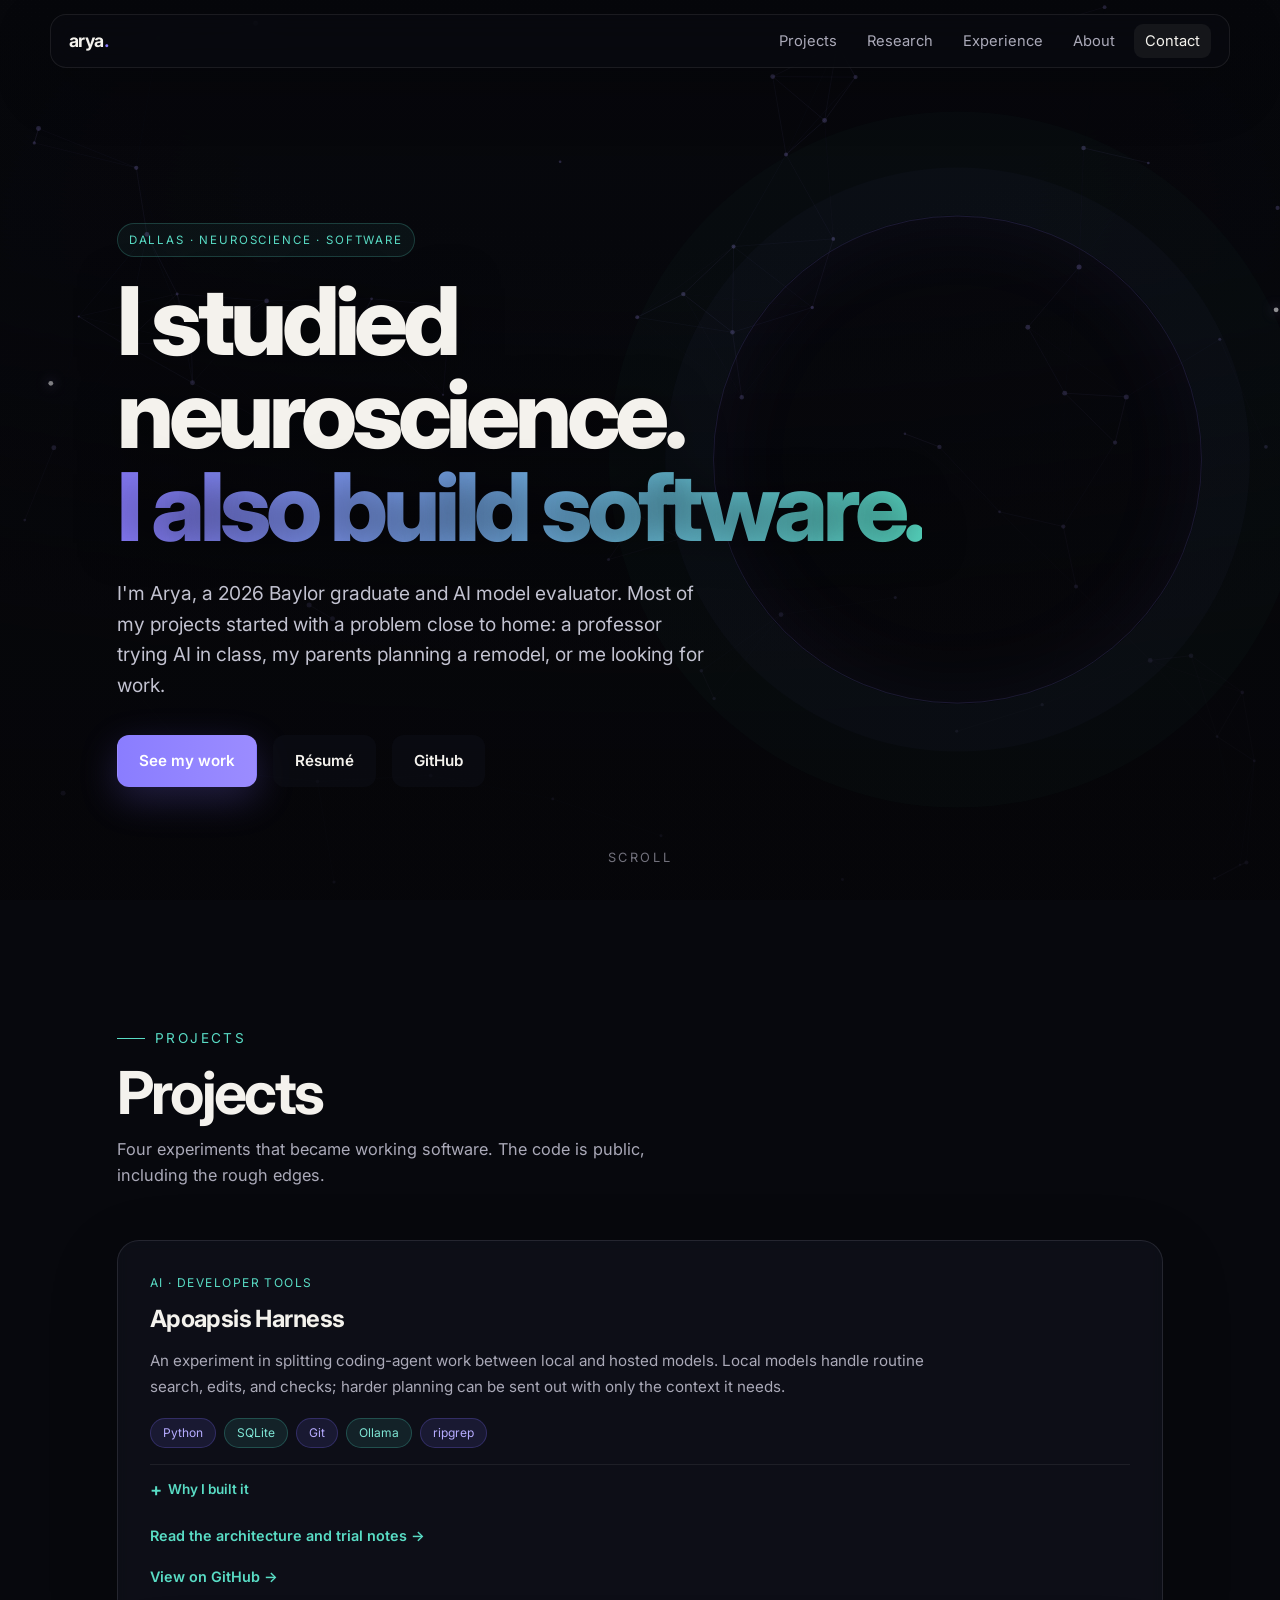
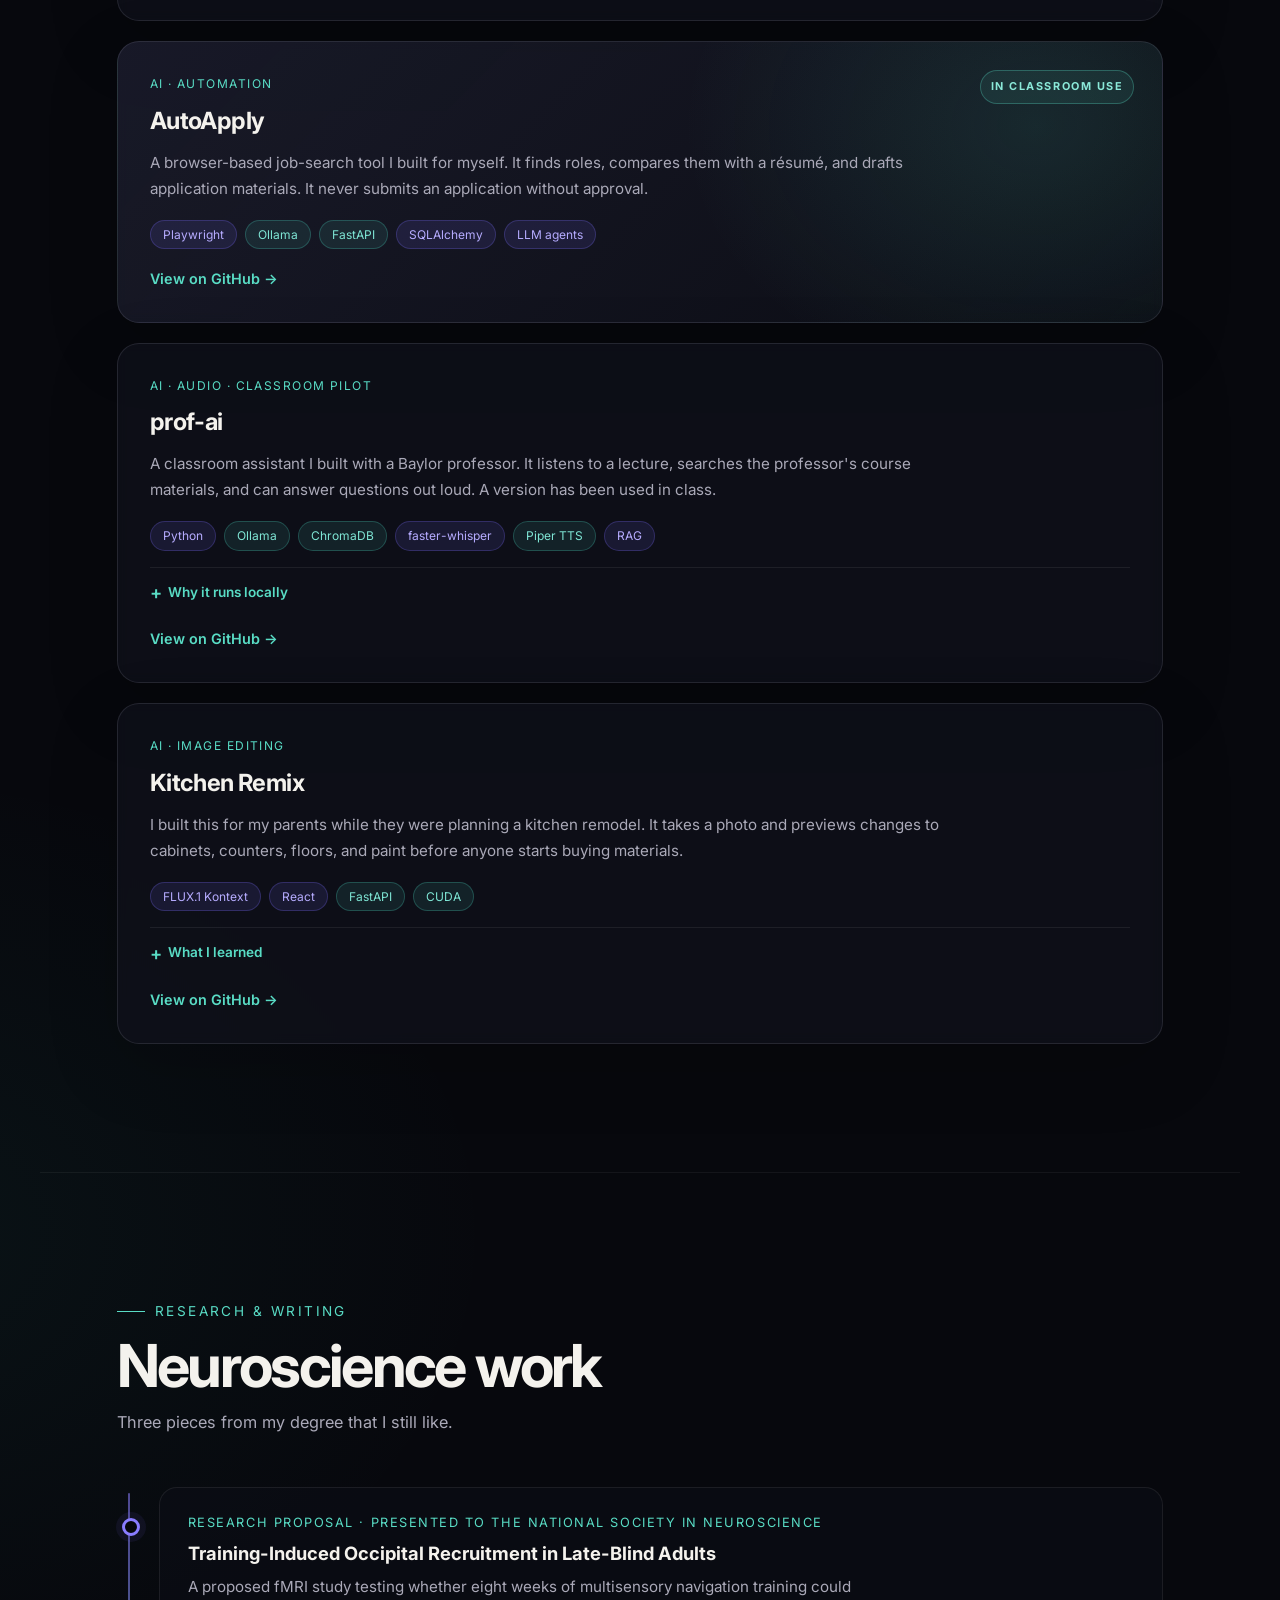
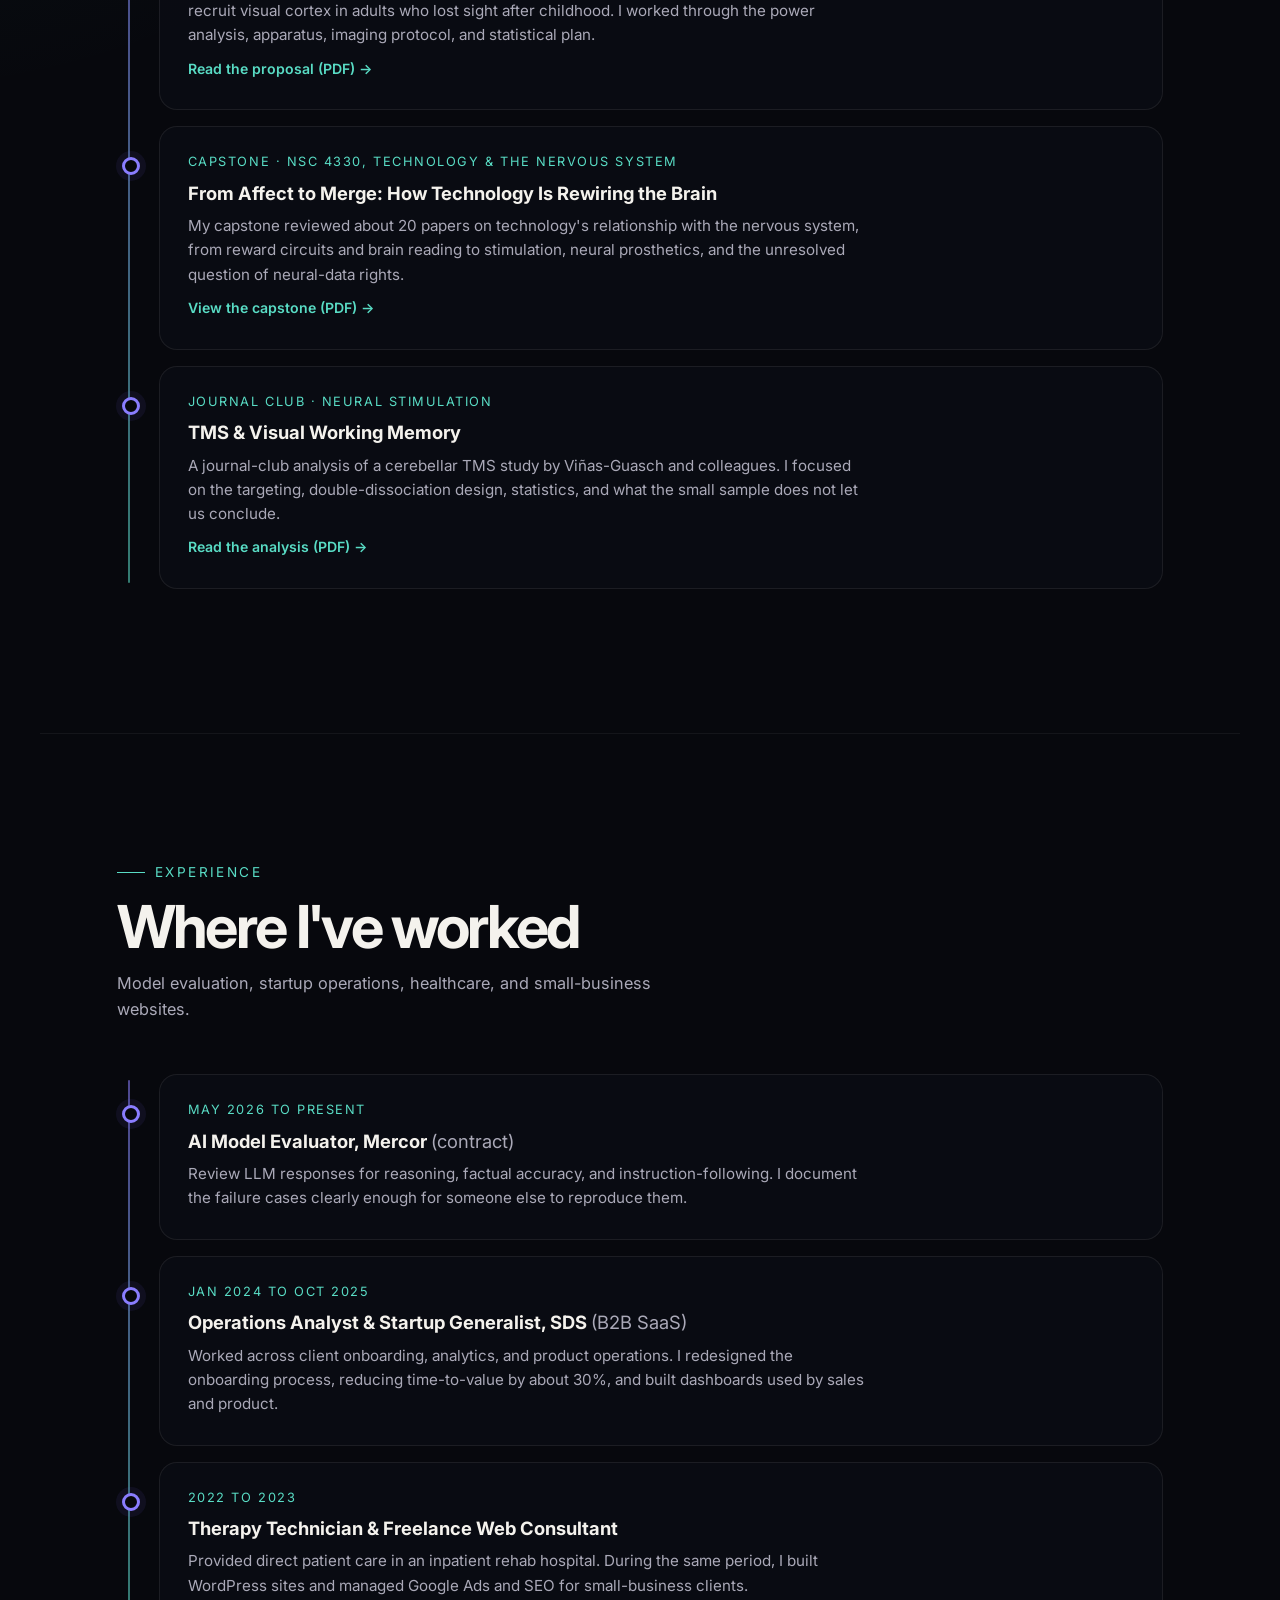
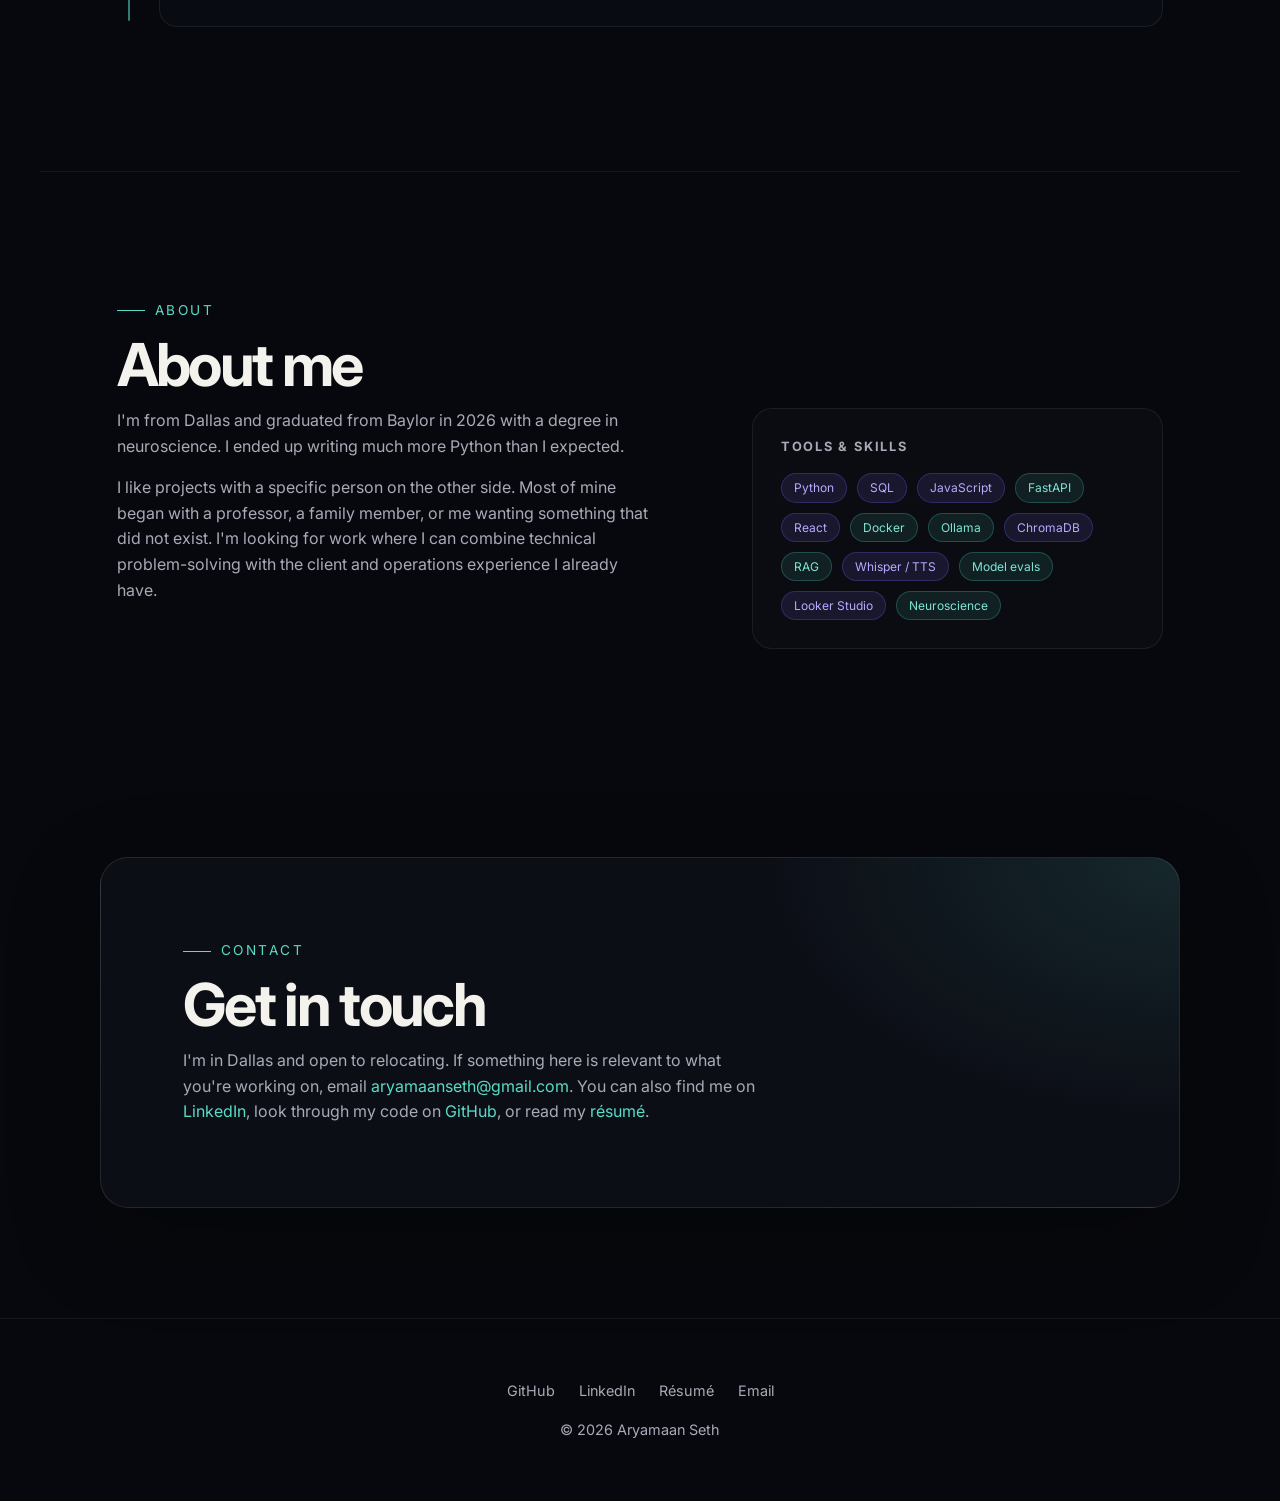
==== index.html @ 9be01f59 "Publish Apoapsis architecture trial notes" ====
<!DOCTYPE html>
<html lang="en">
<head>
<meta charset="UTF-8">
<meta name="viewport" content="width=device-width, initial-scale=1.0">
<title>Aryamaan Seth | Projects, research, and experience</title>
<meta name="description" content="I'm Aryamaan Seth, a Baylor neuroscience graduate in Dallas. I evaluate AI models, build software, and write about neuroscience.">
<meta name="author" content="Aryamaan Seth">
<meta name="theme-color" content="#06060b">
<link rel="canonical" href="https://adrianseth1.github.io/">

<!-- Favicons -->
<link rel="icon" href="favicon.svg" type="image/svg+xml">
<link rel="icon" href="favicon-32.png" sizes="32x32" type="image/png">
<link rel="apple-touch-icon" href="apple-touch-icon.png">

<!-- Social preview (Open Graph + Twitter) -->
<meta property="og:type" content="website">
<meta property="og:url" content="https://adrianseth1.github.io/">
<meta property="og:title" content="Aryamaan Seth | Projects, research, and experience">
<meta property="og:description" content="A Baylor neuroscience graduate who evaluates AI models and builds software in Dallas.">
<meta property="og:image" content="https://adrianseth1.github.io/og-image-v2.png">
<meta property="og:image:width" content="1200">
<meta property="og:image:height" content="630">
<meta name="twitter:card" content="summary_large_image">
<meta name="twitter:title" content="Aryamaan Seth | Projects, research, and experience">
<meta name="twitter:description" content="A Baylor neuroscience graduate who evaluates AI models and builds software in Dallas.">
<meta name="twitter:image" content="https://adrianseth1.github.io/og-image-v2.png">

<!-- Inter font -->
<link rel="preconnect" href="https://fonts.googleapis.com">
<link rel="preconnect" href="https://fonts.gstatic.com" crossorigin>
<link href="https://fonts.googleapis.com/css2?family=Inter:wght@400;500;600;700;800&amp;display=swap" rel="stylesheet">
<style>
  :root {
    --bg: #060609;
    --card: rgba(255,255,255,0.035);
    --card-border: rgba(255,255,255,0.09);
    --text: #edeef4;
    --muted: #9a9aad;
    --accent: #7c6cff;
    --accent-2: #4dd6c1;
    --radius: 16px;
    --font: "Inter", system-ui, -apple-system, "Segoe UI", sans-serif;
  }
  * { margin: 0; padding: 0; box-sizing: border-box; }
  html { scroll-behavior: smooth; }
  body { background: var(--bg); color: var(--text); font-family: var(--font); line-height: 1.6; overflow-x: hidden; }
  ::selection { background: var(--accent); color: #fff; }
  :focus-visible { outline: 2px solid var(--accent-2); outline-offset: 3px; border-radius: 4px; }

  /* animated neuron canvas */
  #neural { position: fixed; inset: 0; z-index: 0; display: block; }
  .vignette {
    position: fixed; inset: 0; z-index: 1; pointer-events: none;
    background: radial-gradient(120% 90% at 50% -10%, transparent 40%, rgba(6,6,9,0.55) 100%),
                linear-gradient(180deg, rgba(6,6,9,0.35), rgba(6,6,9,0.15) 30%, rgba(6,6,9,0.6));
  }
  main, nav, footer { position: relative; z-index: 2; }

  nav { position: fixed; top: 0; left: 0; right: 0; z-index: 20; display: flex; justify-content: space-between; align-items: center; padding: 18px 6vw; backdrop-filter: blur(14px); background: rgba(6,6,9,0.5); border-bottom: 1px solid rgba(255,255,255,0.06); }
  nav .logo { font-weight: 700; letter-spacing: 0.04em; font-size: 1.05rem; }
  nav .logo span { color: var(--accent); }
  nav ul { display: flex; gap: 28px; list-style: none; }
  nav a { color: var(--muted); text-decoration: none; font-size: 0.92rem; transition: color 0.25s; }
  nav a:hover, nav a.active { color: var(--text); }
  nav a.active { position: relative; }
  nav a.active::after { content: ""; position: absolute; left: 0; right: 0; bottom: -6px; height: 2px; border-radius: 2px; background: linear-gradient(90deg, var(--accent), var(--accent-2)); }
  /* mobile menu toggle */
  .nav-toggle { display: none; background: none; border: 0; cursor: pointer; padding: 8px; width: 42px; height: 42px; }
  .nav-toggle span { display: block; width: 22px; height: 2px; background: var(--text); margin: 4px auto; border-radius: 2px; transition: transform 0.3s, opacity 0.3s; }
  nav.open .nav-toggle span:nth-child(1) { transform: translateY(6px) rotate(45deg); }
  nav.open .nav-toggle span:nth-child(2) { opacity: 0; }
  nav.open .nav-toggle span:nth-child(3) { transform: translateY(-6px) rotate(-45deg); }

  .hero { min-height: 100vh; display: flex; flex-direction: column; justify-content: center; padding: 0 6vw; }
  .hero .eyebrow { color: var(--accent-2); font-size: 0.95rem; letter-spacing: 0.18em; text-transform: uppercase; margin-bottom: 18px; opacity: 0; animation: rise 0.8s ease 0.1s forwards; }
  .hero h1 { font-size: clamp(2.6rem, 7vw, 5.4rem); line-height: 1.07; font-weight: 800; letter-spacing: -0.02em; max-width: 16ch; opacity: 0; animation: rise 0.8s ease 0.25s forwards; text-shadow: 0 2px 40px rgba(0,0,0,0.5); }
  .hero h1 .grad { background: linear-gradient(90deg, var(--accent), var(--accent-2)); -webkit-background-clip: text; background-clip: text; color: transparent; }
  .hero p { margin-top: 24px; max-width: 56ch; color: #c2c2d0; font-size: 1.12rem; opacity: 0; animation: rise 0.8s ease 0.4s forwards; }
  .hero .cta { margin-top: 40px; display: flex; gap: 16px; flex-wrap: wrap; opacity: 0; animation: rise 0.8s ease 0.55s forwards; }
  .btn { padding: 13px 26px; border-radius: 999px; font-size: 0.95rem; text-decoration: none; font-weight: 600; transition: transform 0.25s, box-shadow 0.25s; }
  .btn-primary { background: linear-gradient(90deg, var(--accent), #9b8cff); color: #fff; box-shadow: 0 8px 30px rgba(124,108,255,0.35); }
  .btn-primary:hover { transform: translateY(-3px); box-shadow: 0 14px 40px rgba(124,108,255,0.5); }
  .btn-ghost { border: 1px solid var(--card-border); color: var(--text); background: rgba(6,6,9,0.3); }
  .btn-ghost:hover { transform: translateY(-3px); background: var(--card); }
  @keyframes rise { from { opacity: 0; transform: translateY(28px); } to { opacity: 1; transform: translateY(0); } }
  .scroll-hint { position: absolute; bottom: 32px; left: 50%; transform: translateX(-50%); color: var(--muted); font-size: 0.8rem; letter-spacing: 0.2em; text-transform: uppercase; animation: bob 2.2s ease-in-out infinite; }
  @keyframes bob { 0%,100% { transform: translate(-50%,0);} 50% { transform: translate(-50%,10px);} }

  section { padding: 110px 6vw; max-width: 1200px; margin: 0 auto; }
  .section-label { color: var(--accent-2); font-size: 0.85rem; letter-spacing: 0.18em; text-transform: uppercase; margin-bottom: 12px; }
  h2 { font-size: clamp(1.8rem, 4vw, 2.6rem); font-weight: 700; letter-spacing: -0.01em; margin-bottom: 12px; }
  .section-intro { color: var(--muted); max-width: 60ch; margin-bottom: 44px; }

  .reveal { opacity: 0; transform: translateY(36px); transition: opacity 0.7s ease, transform 0.7s ease; }
  .reveal.visible { opacity: 1; transform: translateY(0); }

  .grid { display: grid; grid-template-columns: repeat(auto-fill, minmax(320px, 1fr)); gap: 24px; }
  .card { background: var(--card); border: 1px solid var(--card-border); border-radius: var(--radius); padding: 30px; transition: transform 0.35s cubic-bezier(.2,.7,.3,1), border-color 0.35s; position: relative; overflow: hidden; display: flex; flex-direction: column; backdrop-filter: blur(6px); }
  .card::before { content: ""; position: absolute; inset: 0; background: radial-gradient(400px circle at var(--mx,50%) var(--my,50%), rgba(124,108,255,0.14), transparent 60%); opacity: 0; transition: opacity 0.35s; pointer-events: none; }
  .card:hover::before { opacity: 1; }
  .card:hover { transform: translateY(-6px); border-color: rgba(124,108,255,0.45); }
  .card .kicker { font-size: 0.75rem; letter-spacing: 0.12em; text-transform: uppercase; color: var(--accent-2); margin-bottom: 8px; }
  .card h3 { font-size: 1.25rem; margin-bottom: 10px; }
  .card p { color: var(--muted); font-size: 0.95rem; }
  .tags { margin-top: 18px; display: flex; flex-wrap: wrap; gap: 8px; }
  .tag { font-size: 0.75rem; padding: 4px 12px; border-radius: 999px; background: rgba(124,108,255,0.12); color: #b6acff; border: 1px solid rgba(124,108,255,0.25); }
  .tag.teal { background: rgba(77,214,193,0.1); color: #7fe6d5; border-color: rgba(77,214,193,0.25); }
  .card a.link { display: inline-block; margin-top: auto; padding-top: 18px; color: var(--accent-2); text-decoration: none; font-size: 0.9rem; font-weight: 600; }
  .card a.link:hover { text-decoration: underline; }
  /* case study expander */
  .case { margin-top: 16px; border-top: 1px solid rgba(255,255,255,0.07); padding-top: 8px; }
  .case > summary { cursor: pointer; list-style: none; color: var(--accent-2); font-size: 0.85rem; font-weight: 600; padding: 6px 0; display: flex; align-items: center; gap: 6px; }
  .case > summary::-webkit-details-marker { display: none; }
  .case > summary::before { content: "+"; font-size: 1.15rem; line-height: 1; display: inline-block; transition: transform 0.25s; }
  .case[open] > summary::before { transform: rotate(45deg); }
  .case .case-body { font-size: 0.9rem; color: var(--muted); padding: 6px 0 4px; }
  .case .case-body p { margin-bottom: 10px; }
  .case .case-body strong { color: #c3b9ff; font-weight: 600; }

  .timeline { position: relative; padding-left: 34px; }
  .timeline::before { content: ""; position: absolute; left: 8px; top: 6px; bottom: 6px; width: 2px; background: linear-gradient(var(--accent), var(--accent-2)); border-radius: 2px; }
  .tl-item { position: relative; padding-bottom: 42px; }
  .tl-item:last-child { padding-bottom: 0; }
  .tl-item::before { content: ""; position: absolute; left: -33px; top: 8px; width: 12px; height: 12px; border-radius: 50%; background: var(--bg); border: 3px solid var(--accent); }
  .tl-item .term { color: var(--accent-2); font-size: 0.8rem; letter-spacing: 0.12em; text-transform: uppercase; }
  .tl-item h3 { font-size: 1.15rem; margin: 6px 0; }
  .tl-item p { color: var(--muted); font-size: 0.95rem; max-width: 68ch; }
  .tl-item a.link { display: inline-block; margin-top: 10px; color: var(--accent-2); text-decoration: none; font-size: 0.88rem; font-weight: 600; }
  .tl-item a.link:hover { text-decoration: underline; }

  .about-wrap { display: grid; grid-template-columns: 1.3fr 1fr; gap: 60px; align-items: start; }
  .about-wrap p { color: var(--muted); margin-bottom: 16px; }
  .about-wrap h4 { font-size: 0.8rem; letter-spacing: 0.14em; text-transform: uppercase; color: var(--muted); margin-bottom: 16px; }
  .skills { display: flex; flex-wrap: wrap; gap: 10px; }

  footer { padding: 60px 6vw; text-align: center; color: var(--muted); font-size: 0.9rem; border-top: 1px solid rgba(255,255,255,0.06); }
  footer .socials { margin-bottom: 16px; display: flex; justify-content: center; gap: 24px; }
  footer .socials a { color: var(--muted); text-decoration: none; transition: color 0.25s; }
  footer .socials a:hover { color: var(--text); }

  @media (max-width: 760px) {
    .about-wrap { grid-template-columns: 1fr; gap: 32px; }
    .nav-toggle { display: block; }
    nav ul {
      position: fixed; top: 0; right: 0; height: 100vh; width: min(78vw, 300px);
      flex-direction: column; gap: 8px; padding: 90px 32px;
      background: rgba(8,8,14,0.96); backdrop-filter: blur(18px);
      border-left: 1px solid rgba(255,255,255,0.08);
      transform: translateX(100%); transition: transform 0.35s cubic-bezier(.2,.7,.3,1);
    }
    nav.open ul { transform: translateX(0); }
    nav ul li { width: 100%; }
    nav ul a { display: block; font-size: 1.1rem; padding: 10px 0; }
  }
  @media (prefers-reduced-motion: reduce) { *, *::before, *::after { animation: none !important; transition: none !important; } .reveal { opacity: 1; transform: none; } #neural { display: none; } }
</style>
<style id="v2-visual-upgrades">
  /* Hybrid v2: preserve the architecture, sharpen the visual hierarchy. */
  :root {
    --bg: #07080d;
    --card: rgba(17, 19, 29, 0.68);
    --card-border: rgba(222, 225, 255, 0.11);
    --text: #f4f2ed;
    --muted: #aaa9b8;
    --accent: #8a7dff;
    --accent-2: #59dcc5;
    --radius: 22px;
  }

  body {
    background:
      radial-gradient(80rem 55rem at 78% -10%, rgba(103, 88, 255, 0.12), transparent 60%),
      radial-gradient(60rem 45rem at -10% 45%, rgba(49, 193, 171, 0.06), transparent 65%),
      var(--bg);
  }

  nav {
    width: min(calc(100% - 28px), 1180px);
    left: 50%;
    right: auto;
    top: 14px;
    transform: translateX(-50%);
    padding: 12px 18px;
    border: 1px solid rgba(255,255,255,0.08);
    border-radius: 16px;
    background: rgba(9, 10, 16, 0.72);
    box-shadow: 0 18px 60px rgba(0,0,0,0.24);
  }

  nav .logo { letter-spacing: -0.03em; font-size: 1.1rem; }
  nav ul { gap: 8px; }
  nav a { padding: 8px 11px; border-radius: 9px; }
  nav a:hover, nav a.active { background: rgba(255,255,255,0.055); }
  nav a.active::after { display: none; }

  .hero {
    max-width: 1200px;
    margin: 0 auto;
    padding-top: 110px;
    position: relative;
  }

  .hero::before {
    content: "";
    position: absolute;
    width: min(38vw, 520px);
    aspect-ratio: 1;
    right: 3vw;
    top: 50%;
    transform: translateY(-48%);
    border-radius: 50%;
    border: 1px solid rgba(138,125,255,0.16);
    box-shadow:
      0 0 0 48px rgba(138,125,255,0.025),
      0 0 0 104px rgba(89,220,197,0.018),
      inset 0 0 90px rgba(138,125,255,0.055);
    pointer-events: none;
  }

  .hero .eyebrow {
    width: fit-content;
    padding: 7px 11px;
    border: 1px solid rgba(89,220,197,0.22);
    border-radius: 999px;
    background: rgba(89,220,197,0.055);
    font-size: 0.72rem;
    letter-spacing: 0.16em;
  }

  .hero h1 {
    max-width: 13ch;
    font-size: clamp(3.1rem, 7.4vw, 6.2rem);
    letter-spacing: -0.055em;
    line-height: 0.98;
  }

  .hero p { max-width: 50ch; font-size: clamp(1.02rem, 1.5vw, 1.2rem); }
  .hero .cta { margin-top: 34px; }
  .scroll-hint { opacity: 0.66; }

  .btn {
    border-radius: 12px;
    padding: 13px 21px;
    border: 1px solid transparent;
  }
  .btn-primary { box-shadow: 0 12px 38px rgba(124,108,255,0.24); }
  .btn-ghost { background: rgba(13,14,22,0.68); }

  section { padding-top: 128px; padding-bottom: 128px; }
  section + section { border-top: 1px solid rgba(255,255,255,0.055); }
  .section-label { display: flex; align-items: center; gap: 10px; }
  .section-label::before { content: ""; width: 28px; height: 1px; background: currentColor; }
  h2 { font-size: clamp(2.25rem, 5vw, 3.7rem); letter-spacing: -0.045em; line-height: 1.05; }
  .section-intro { font-size: 1.02rem; margin-bottom: 52px; }

  .grid { grid-template-columns: repeat(12, 1fr); gap: 20px; align-items: stretch; }
  .grid > .card { grid-column: span 12; min-height: 270px; }
  .grid > .card:nth-child(2) {
    grid-column: span 12;
    min-height: 270px;
    padding-right: 32px;
    padding-top: 32px;
    background:
      radial-gradient(34rem 26rem at 88% 30%, rgba(89,220,197,0.12), transparent 65%),
      linear-gradient(135deg, rgba(27,28,44,0.88), rgba(14,16,24,0.74));
  }
  .grid > .card:nth-child(2)::after {
    content: "IN CLASSROOM USE";
    position: absolute;
    top: 28px;
    right: 28px;
    padding: 7px 10px;
    border-radius: 999px;
    border: 1px solid rgba(89,220,197,0.3);
    color: #8be9d9;
    background: rgba(89,220,197,0.08);
    font-size: 0.68rem;
    letter-spacing: 0.14em;
    font-weight: 700;
  }

  .card {
    padding: 32px;
    box-shadow: 0 22px 70px rgba(0,0,0,0.18);
  }
  .card::after { pointer-events: none; }
  .card h3 { font-size: 1.48rem; letter-spacing: -0.025em; }
  .card p { line-height: 1.72; max-width: 82ch; }
  .card a.link { text-decoration: none; width: fit-content; }

  .timeline { padding-left: 42px; }
  .timeline::before { left: 11px; opacity: 0.55; }
  .tl-item {
    padding: 25px 28px 28px;
    margin-bottom: 16px;
    border: 1px solid rgba(255,255,255,0.075);
    border-radius: 18px;
    background: rgba(15,16,24,0.46);
  }
  .tl-item:last-child { padding-bottom: 28px; }
  .tl-item::before { left: -38px; top: 30px; box-shadow: 0 0 0 6px rgba(124,108,255,0.08); }

  .about-wrap { gap: clamp(40px, 8vw, 100px); }
  .about-wrap > div:last-child {
    padding: 28px;
    border: 1px solid rgba(255,255,255,0.075);
    border-radius: 20px;
    background: rgba(15,16,24,0.5);
  }

  #contact {
    max-width: min(1080px, 88vw);
    margin-top: 80px;
    margin-bottom: 110px;
    padding: clamp(48px, 8vw, 82px);
    border: 1px solid rgba(255,255,255,0.1);
    border-radius: 28px;
    background:
      radial-gradient(45rem 28rem at 100% 0%, rgba(89,220,197,0.12), transparent 58%),
      rgba(16,17,27,0.72);
    box-shadow: 0 30px 90px rgba(0,0,0,0.25);
  }

  @media (max-width: 980px) {
    .grid > .card, .grid > .card:nth-child(2) {
      grid-column: span 12;
      min-height: auto;
    }
  }

  @media (max-width: 820px) {
    nav { top: 8px; width: calc(100% - 16px); }
    nav ul { top: -9px; right: -9px; }
    .hero { min-height: 92svh; padding-top: 124px; }
    .hero::before { width: 72vw; right: -34vw; opacity: 0.65; }
    .hero h1 { font-size: clamp(3rem, 14vw, 4.5rem); }
    section { padding-top: 92px; padding-bottom: 92px; }
    .grid > .card, .grid > .card:nth-child(2) { grid-column: span 12; min-height: auto; padding: 28px; }
    .grid > .card:nth-child(2) { padding-top: 76px; }
    .grid > .card:nth-child(2)::after { left: 28px; right: auto; }
    .timeline { padding-left: 28px; }
    .tl-item { padding: 22px; }
    .tl-item::before { left: -27px; }
    #contact { max-width: calc(100% - 32px); margin-top: 42px; margin-bottom: 72px; }
  }

  @media (max-width: 520px) {
    .hero .cta { display: grid; grid-template-columns: 1fr 1fr; width: 100%; }
    .hero .cta .btn:first-child { grid-column: span 2; }
    .btn { text-align: center; }
    h2 { font-size: 2.45rem; }
    .card, .grid > .card:nth-child(2) { padding-left: 22px; padding-right: 22px; }
  }
</style>
</head>
<body>

<canvas id="neural" aria-hidden="true"></canvas>
<div class="vignette" aria-hidden="true"></div>

<nav id="nav">
  <div class="logo">arya<span>.</span></div>
  <button class="nav-toggle" aria-label="Toggle menu" aria-expanded="false" aria-controls="nav-menu">
    <span></span><span></span><span></span>
  </button>
  <ul id="nav-menu">
    <li><a href="#projects">Projects</a></li>
    <li><a href="#research">Research</a></li>
    <li><a href="#experience">Experience</a></li>
    <li><a href="#about">About</a></li>
    <li><a href="#contact">Contact</a></li>
  </ul>
</nav>

<main>
  <header class="hero">
    <div class="eyebrow">Dallas · Neuroscience · Software</div>
    <h1>I studied neuroscience.<br><span class="grad">I also build software.</span></h1>
    <p>I'm Arya, a 2026 Baylor graduate and AI model evaluator. Most of my projects started with a problem close to home: a professor trying AI in class, my parents planning a remodel, or me looking for work.</p>
    <div class="cta">
      <a class="btn btn-primary" href="#projects">See my work</a>
      <a class="btn btn-ghost" href="docs/Aryamaan-Seth-Resume.pdf" target="_blank" rel="noopener">Résumé</a>
      <a class="btn btn-ghost" href="https://github.com/AdrianSeth1" target="_blank" rel="noopener">GitHub</a>
    </div>
    <div class="scroll-hint">scroll</div>
  </header>

  <section id="projects">
    <div class="section-label reveal">Projects</div>
    <h2 class="reveal">Projects</h2>
    <p class="section-intro reveal">Four experiments that became working software. The code is public, including the rough edges.</p>
    <div class="grid">

      <div class="card reveal">
        <div class="kicker">AI · Developer Tools</div>
        <h3>Apoapsis Harness</h3>
        <p>An experiment in splitting coding-agent work between local and hosted models. Local models handle routine search, edits, and checks; harder planning can be sent out with only the context it needs.</p>
        <div class="tags"><span class="tag">Python</span><span class="tag teal">SQLite</span><span class="tag">Git</span><span class="tag teal">Ollama</span><span class="tag">ripgrep</span></div>
        <details class="case">
          <summary>Why I built it</summary>
          <div class="case-body">
            <p>I was tired of paying frontier-model prices for routine repository work. The interesting part became the handoff: deciding when a task can stay local, what context a planning model actually needs, and when the system should stop for a person.</p>
            <p>Task state, worktrees, context retrieval, and an audit trail live in SQLite and Git. It is still an experiment, but it gave me a concrete way to test routing ideas instead of arguing about them in the abstract.</p>
            <p><strong>Latest trial:</strong> a local Qwen model built four slices of an incident-response app, with Codex reviewing and repairing each checkpoint. The result passed 57 tests and a live browser workflow. The biggest lesson was that model defects and false-green verification are separate problems.</p>
          </div>
        </details>
        <a class="link" href="https://github.com/AdrianSeth1/AdrianSeth1.github.io/blob/main/docs/apoapsis-architecture-explained.md" target="_blank" rel="noopener">Read the architecture and trial notes →</a>
        <a class="link" href="https://github.com/AdrianSeth1/Apoapsis-Harness-" target="_blank" rel="noopener">View on GitHub →</a>
      </div>

      <div class="card reveal">
        <div class="kicker">AI · Automation</div>
        <h3>AutoApply</h3>
        <p>A browser-based job-search tool I built for myself. It finds roles, compares them with a résumé, and drafts application materials. It never submits an application without approval.</p>
        <div class="tags"><span class="tag">Playwright</span><span class="tag teal">Ollama</span><span class="tag teal">FastAPI</span><span class="tag">SQLAlchemy</span><span class="tag">LLM agents</span></div>
        <a class="link" href="https://github.com/AdrianSeth1/auto-apply" target="_blank" rel="noopener">View on GitHub →</a>
      </div>

      <div class="card reveal">
        <div class="kicker">AI · Audio · Classroom pilot</div>
        <h3>prof-ai</h3>
        <p>A classroom assistant I built with a Baylor professor. It listens to a lecture, searches the professor's course materials, and can answer questions out loud. A version has been used in class.</p>
        <div class="tags"><span class="tag">Python</span><span class="tag teal">Ollama</span><span class="tag teal">ChromaDB</span><span class="tag">faster-whisper</span><span class="tag teal">Piper TTS</span><span class="tag">RAG</span></div>
        <details class="case">
          <summary>Why it runs locally</summary>
          <div class="case-body">
            <p>The professor wanted to experiment with AI without sending classroom audio or unpublished course material to a third party. The transcription, document search, language model, and speech synthesis therefore all run on the same computer.</p>
            <p>I adjusted the lecture and question flow after testing it with the professor. That collaboration was more useful than adding another model or feature.</p>
          </div>
        </details>
        <a class="link" href="https://github.com/AdrianSeth1/prof-ai" target="_blank" rel="noopener">View on GitHub →</a>
      </div>

      <div class="card reveal">
        <div class="kicker">AI · Image editing</div>
        <h3>Kitchen Remix</h3>
        <p>I built this for my parents while they were planning a kitchen remodel. It takes a photo and previews changes to cabinets, counters, floors, and paint before anyone starts buying materials.</p>
        <div class="tags"><span class="tag">FLUX.1 Kontext</span><span class="tag">React</span><span class="tag teal">FastAPI</span><span class="tag teal">CUDA</span></div>
        <details class="case">
          <summary>What I learned</summary>
          <div class="case-body">
            <p>The model is good at changing finishes and much less trustworthy when asked to invent new geometry. I added simple labels that separate those two cases instead of presenting every render with the same confidence.</p>
            <p>FLUX.1 Kontext runs on my RTX 4090, which keeps family photos off a third-party service and makes repeated comparisons practical.</p>
          </div>
        </details>
        <a class="link" href="https://github.com/AdrianSeth1/Kitchen-remix" target="_blank" rel="noopener">View on GitHub →</a>
      </div>

    </div>
  </section>

  <section id="research">
    <div class="section-label reveal">Research &amp; Writing</div>
    <h2 class="reveal">Neuroscience work</h2>
    <p class="section-intro reveal">Three pieces from my degree that I still like.</p>
    <div class="timeline">
      <div class="tl-item reveal">
        <div class="term">Research Proposal · Presented to the National Society in Neuroscience</div>
        <h3>Training-Induced Occipital Recruitment in Late-Blind Adults</h3>
        <p>A proposed fMRI study testing whether eight weeks of multisensory navigation training could recruit visual cortex in adults who lost sight after childhood. I worked through the power analysis, apparatus, imaging protocol, and statistical plan.</p>
        <a class="link" href="docs/late-blind-plasticity-proposal.pdf" target="_blank" rel="noopener">Read the proposal (PDF) →</a>
      </div>
      <div class="tl-item reveal">
        <div class="term">Capstone · NSC 4330, Technology &amp; the Nervous System</div>
        <h3>From Affect to Merge: How Technology Is Rewiring the Brain</h3>
        <p>My capstone reviewed about 20 papers on technology's relationship with the nervous system, from reward circuits and brain reading to stimulation, neural prosthetics, and the unresolved question of neural-data rights.</p>
        <a class="link" href="docs/technology-and-the-nervous-system.pdf" target="_blank" rel="noopener">View the capstone (PDF) →</a>
      </div>
      <div class="tl-item reveal">
        <div class="term">Journal Club · Neural Stimulation</div>
        <h3>TMS &amp; Visual Working Memory</h3>
        <p>A journal-club analysis of a cerebellar TMS study by Viñas-Guasch and colleagues. I focused on the targeting, double-dissociation design, statistics, and what the small sample does not let us conclude.</p>
        <a class="link" href="docs/tms-visual-working-memory.pdf" target="_blank" rel="noopener">Read the analysis (PDF) →</a>
      </div>
    </div>
  </section>

  <section id="experience">
    <div class="section-label reveal">Experience</div>
    <h2 class="reveal">Where I've worked</h2>
    <p class="section-intro reveal">Model evaluation, startup operations, healthcare, and small-business websites.</p>
    <div class="timeline">
      <div class="tl-item reveal">
        <div class="term">May 2026 to Present</div>
        <h3>AI Model Evaluator, Mercor <span style="color:var(--muted);font-weight:400;">(contract)</span></h3>
        <p>Review LLM responses for reasoning, factual accuracy, and instruction-following. I document the failure cases clearly enough for someone else to reproduce them.</p>
      </div>
      <div class="tl-item reveal">
        <div class="term">Jan 2024 to Oct 2025</div>
        <h3>Operations Analyst &amp; Startup Generalist, SDS <span style="color:var(--muted);font-weight:400;">(B2B SaaS)</span></h3>
        <p>Worked across client onboarding, analytics, and product operations. I redesigned the onboarding process, reducing time-to-value by about 30%, and built dashboards used by sales and product.</p>
      </div>
      <div class="tl-item reveal">
        <div class="term">2022 to 2023</div>
        <h3>Therapy Technician &amp; Freelance Web Consultant</h3>
        <p>Provided direct patient care in an inpatient rehab hospital. During the same period, I built WordPress sites and managed Google Ads and SEO for small-business clients.</p>
      </div>
    </div>
  </section>

  <section id="about">
    <div class="section-label reveal">About</div>
    <h2 class="reveal">About me</h2>
    <div class="about-wrap">
      <div class="reveal">
        <p>I'm from Dallas and graduated from Baylor in 2026 with a degree in neuroscience. I ended up writing much more Python than I expected.</p>
        <p>I like projects with a specific person on the other side. Most of mine began with a professor, a family member, or me wanting something that did not exist. I'm looking for work where I can combine technical problem-solving with the client and operations experience I already have.</p>
      </div>
      <div class="reveal">
        <h4>Tools &amp; skills</h4>
        <div class="skills">
          <span class="tag">Python</span><span class="tag">SQL</span><span class="tag">JavaScript</span>
          <span class="tag teal">FastAPI</span><span class="tag">React</span><span class="tag teal">Docker</span>
          <span class="tag teal">Ollama</span><span class="tag">ChromaDB</span><span class="tag teal">RAG</span>
          <span class="tag">Whisper / TTS</span><span class="tag teal">Model evals</span>
          <span class="tag">Looker Studio</span><span class="tag teal">Neuroscience</span>
        </div>
      </div>
    </div>
  </section>

  <section id="contact">
    <div class="section-label reveal">Contact</div>
    <h2 class="reveal">Get in touch</h2>
    <p class="reveal" style="color: var(--muted); max-width: 58ch;">
      I'm in Dallas and open to relocating. If something here is relevant to what you're working on, email
      <a href="mailto:aryamaanseth@gmail.com" style="color: var(--accent-2); text-decoration: none;">aryamaanseth@gmail.com</a>. You can also find me on <a href="https://www.linkedin.com/in/aryamaanseth/" target="_blank" rel="noopener" style="color: var(--accent-2); text-decoration: none;">LinkedIn</a>, look through my code on <a href="https://github.com/AdrianSeth1" target="_blank" rel="noopener" style="color: var(--accent-2); text-decoration: none;">GitHub</a>, or read my <a href="docs/Aryamaan-Seth-Resume.pdf" target="_blank" rel="noopener" style="color: var(--accent-2); text-decoration: none;">résumé</a>.
    </p>
  </section>
</main>

<footer>
  <div class="socials">
    <a href="https://github.com/AdrianSeth1" target="_blank" rel="noopener">GitHub</a>
    <a href="https://www.linkedin.com/in/aryamaanseth/" target="_blank" rel="noopener">LinkedIn</a>
    <a href="docs/Aryamaan-Seth-Resume.pdf" target="_blank" rel="noopener">Résumé</a>
    <a href="mailto:aryamaanseth@gmail.com">Email</a>
  </div>
  © 2026 Aryamaan Seth
</footer>

<script>
  // ---------- scroll reveal ----------
  const io = new IntersectionObserver(entries => {
    entries.forEach(e => { if (e.isIntersecting) { e.target.classList.add('visible'); io.unobserve(e.target); } });
  }, { threshold: 0.15 });
  document.querySelectorAll('.reveal').forEach(el => io.observe(el));

  // ---------- mobile nav ----------
  const nav = document.getElementById('nav');
  const toggle = nav.querySelector('.nav-toggle');
  const setNav = open => { nav.classList.toggle('open', open); toggle.setAttribute('aria-expanded', open); };
  toggle.addEventListener('click', () => setNav(!nav.classList.contains('open')));
  nav.querySelectorAll('#nav-menu a').forEach(a => a.addEventListener('click', () => setNav(false)));
  document.addEventListener('keydown', e => { if (e.key === 'Escape') setNav(false); });

  // ---------- scrollspy (active nav link) ----------
  const navLinks = [...nav.querySelectorAll('#nav-menu a')];
  const spy = new IntersectionObserver(entries => {
    entries.forEach(e => {
      if (e.isIntersecting) {
        navLinks.forEach(a => a.classList.toggle('active', a.getAttribute('href') === '#' + e.target.id));
      }
    });
  }, { rootMargin: '-45% 0px -50% 0px' });
  document.querySelectorAll('main section[id]').forEach(s => spy.observe(s));

  // ---------- card cursor glow ----------
  document.querySelectorAll('.card').forEach(card => {
    card.addEventListener('pointermove', e => {
      const r = card.getBoundingClientRect();
      card.style.setProperty('--mx', (e.clientX - r.left) + 'px');
      card.style.setProperty('--my', (e.clientY - r.top) + 'px');
    });
  });

  // ---------- animated neuron constellation ----------
  (function () {
    const reduce = window.matchMedia('(prefers-reduced-motion: reduce)').matches;
    if (reduce) return;
    const canvas = document.getElementById('neural');
    if (!canvas) return;
    const ctx = canvas.getContext('2d');
    const COLOR = '145,132,217';
    const LINK = 148;
    let w = 0, h = 0, dpr = 1, nodes = [], pulses = [];
    const mouse = { x: -9999, y: -9999, on: false };

    function resize() {
      dpr = Math.min(window.devicePixelRatio || 1, 2);
      w = innerWidth;
      h = innerHeight;
      canvas.width = Math.round(w * dpr);
      canvas.height = Math.round(h * dpr);
      canvas.style.width = w + 'px';
      canvas.style.height = h + 'px';
      ctx.setTransform(dpr, 0, 0, dpr, 0, 0);
      const target = Math.max(28, Math.min(96, Math.round(w * h / 15000)));
      nodes = [];
      for (let i = 0; i < target; i++) {
        nodes.push({
          x: Math.random() * w,
          y: Math.random() * h,
          vx: (Math.random() - 0.5) * 0.16,
          vy: (Math.random() - 0.5) * 0.16,
          r: 1 + Math.random() * 1.6,
          glow: 0
        });
      }
    }

    function neighbors(node) {
      return nodes.filter(other => {
        if (other === node) return false;
        const dx = other.x - node.x;
        const dy = other.y - node.y;
        return dx * dx + dy * dy < LINK * LINK;
      });
    }

    function fire(from, to) {
      if (!to || pulses.length > 46) return;
      pulses.push({ a: from, b: to, t: 0, speed: 0.012 + Math.random() * 0.016 });
    }

    function igniteRandom() {
      if (!nodes.length) return;
      const node = nodes[(Math.random() * nodes.length) | 0];
      const nearby = neighbors(node);
      if (nearby.length) {
        node.glow = 1;
        fire(node, nearby[(Math.random() * nearby.length) | 0]);
      }
    }

    let last = performance.now();
    let pulseClock = 0;
    function step(now) {
      const dt = Math.min(40, now - last);
      last = now;
      pulseClock += dt;
      if (pulseClock > 620) {
        pulseClock = 0;
        igniteRandom();
      }
      ctx.clearRect(0, 0, w, h);

      for (const n of nodes) {
        n.x += n.vx;
        n.y += n.vy;
        if (n.x < 0 || n.x > w) n.vx *= -1;
        if (n.y < 0 || n.y > h) n.vy *= -1;
        n.x = Math.max(0, Math.min(w, n.x));
        n.y = Math.max(0, Math.min(h, n.y));
        if (mouse.on) {
          const dx = n.x - mouse.x;
          const dy = n.y - mouse.y;
          const distanceSquared = dx * dx + dy * dy;
          if (distanceSquared < 130 * 130) {
            n.glow = Math.max(n.glow, 1 - Math.sqrt(distanceSquared) / 130);
          }
        }
        n.glow *= 0.94;
      }

      for (let i = 0; i < nodes.length; i++) {
        for (let j = i + 1; j < nodes.length; j++) {
          const a = nodes[i], b = nodes[j];
          const dx = b.x - a.x, dy = b.y - a.y;
          const d = Math.hypot(dx, dy);
          if (d > LINK) continue;
          let alpha = (1 - d / LINK) * 0.16;
          alpha += Math.max(a.glow, b.glow) * 0.45;
          ctx.strokeStyle = `rgba(${COLOR},${alpha.toFixed(3)})`;
          ctx.lineWidth = 1;
          ctx.beginPath();
          ctx.moveTo(a.x, a.y);
          ctx.lineTo(b.x, b.y);
          ctx.stroke();
        }
      }

      for (const n of nodes) {
        ctx.beginPath();
        ctx.arc(n.x, n.y, n.r + n.glow * 1.6, 0, Math.PI * 2);
        ctx.fillStyle = `rgba(${COLOR},${(0.34 + n.glow * 0.6).toFixed(3)})`;
        ctx.fill();
      }

      const alive = [];
      for (const p of pulses) {
        p.t += p.speed;
        const x = p.a.x + (p.b.x - p.a.x) * p.t;
        const y = p.a.y + (p.b.y - p.a.y) * p.t;
        ctx.save();
        ctx.shadowBlur = 12;
        ctx.shadowColor = `rgba(${COLOR},0.9)`;
        ctx.beginPath();
        ctx.arc(x, y, 2.4, 0, Math.PI * 2);
        ctx.fillStyle = 'rgba(233,233,237,0.95)';
        ctx.fill();
        ctx.restore();
        if (p.t >= 1) {
          p.b.glow = 1;
          if (Math.random() < 0.62 && pulses.length < 40) {
            const nearby = neighbors(p.b).filter(node => node !== p.a);
            if (nearby.length) {
              fire(p.b, nearby[(Math.random() * nearby.length) | 0]);
              if (nearby.length > 2 && Math.random() < 0.35) {
                fire(p.b, nearby[(Math.random() * nearby.length) | 0]);
              }
            }
          }
        } else {
          alive.push(p);
        }
      }
      pulses = alive;

      requestAnimationFrame(step);
    }

    addEventListener('resize', resize);
    addEventListener('pointermove', e => {
      mouse.x = e.clientX;
      mouse.y = e.clientY;
      mouse.on = true;
      if (Math.random() < 0.14) {
        let nearest = null;
        let bestDistance = 90 * 90;
        for (const node of nodes) {
          const dx = node.x - mouse.x;
          const dy = node.y - mouse.y;
          const distanceSquared = dx * dx + dy * dy;
          if (distanceSquared < bestDistance) {
            bestDistance = distanceSquared;
            nearest = node;
          }
        }
        if (nearest) {
          nearest.glow = 1;
          const nearby = neighbors(nearest);
          if (nearby.length) fire(nearest, nearby[(Math.random() * nearby.length) | 0]);
        }
      }
    });
    addEventListener('pointerleave', () => { mouse.on = false; });
    resize();
    requestAnimationFrame(step);
  })();
</script>
</body>
</html>
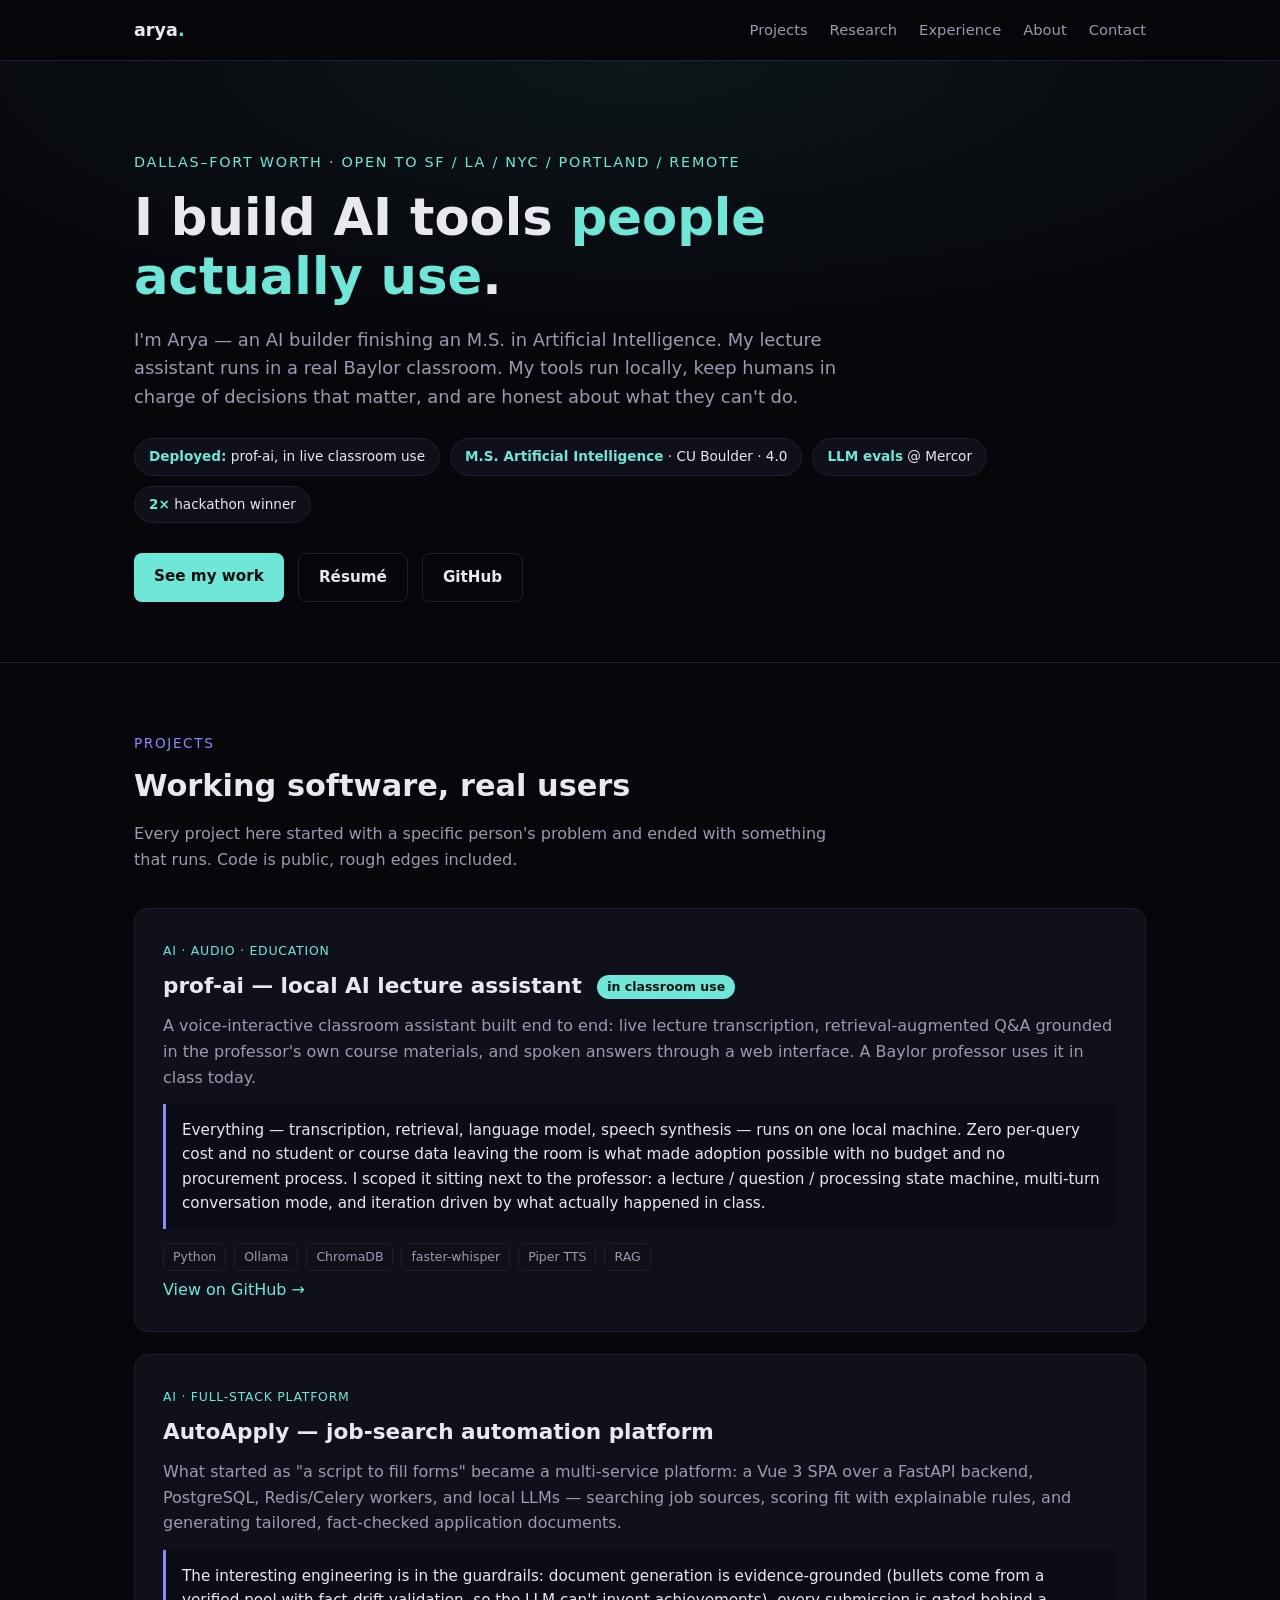
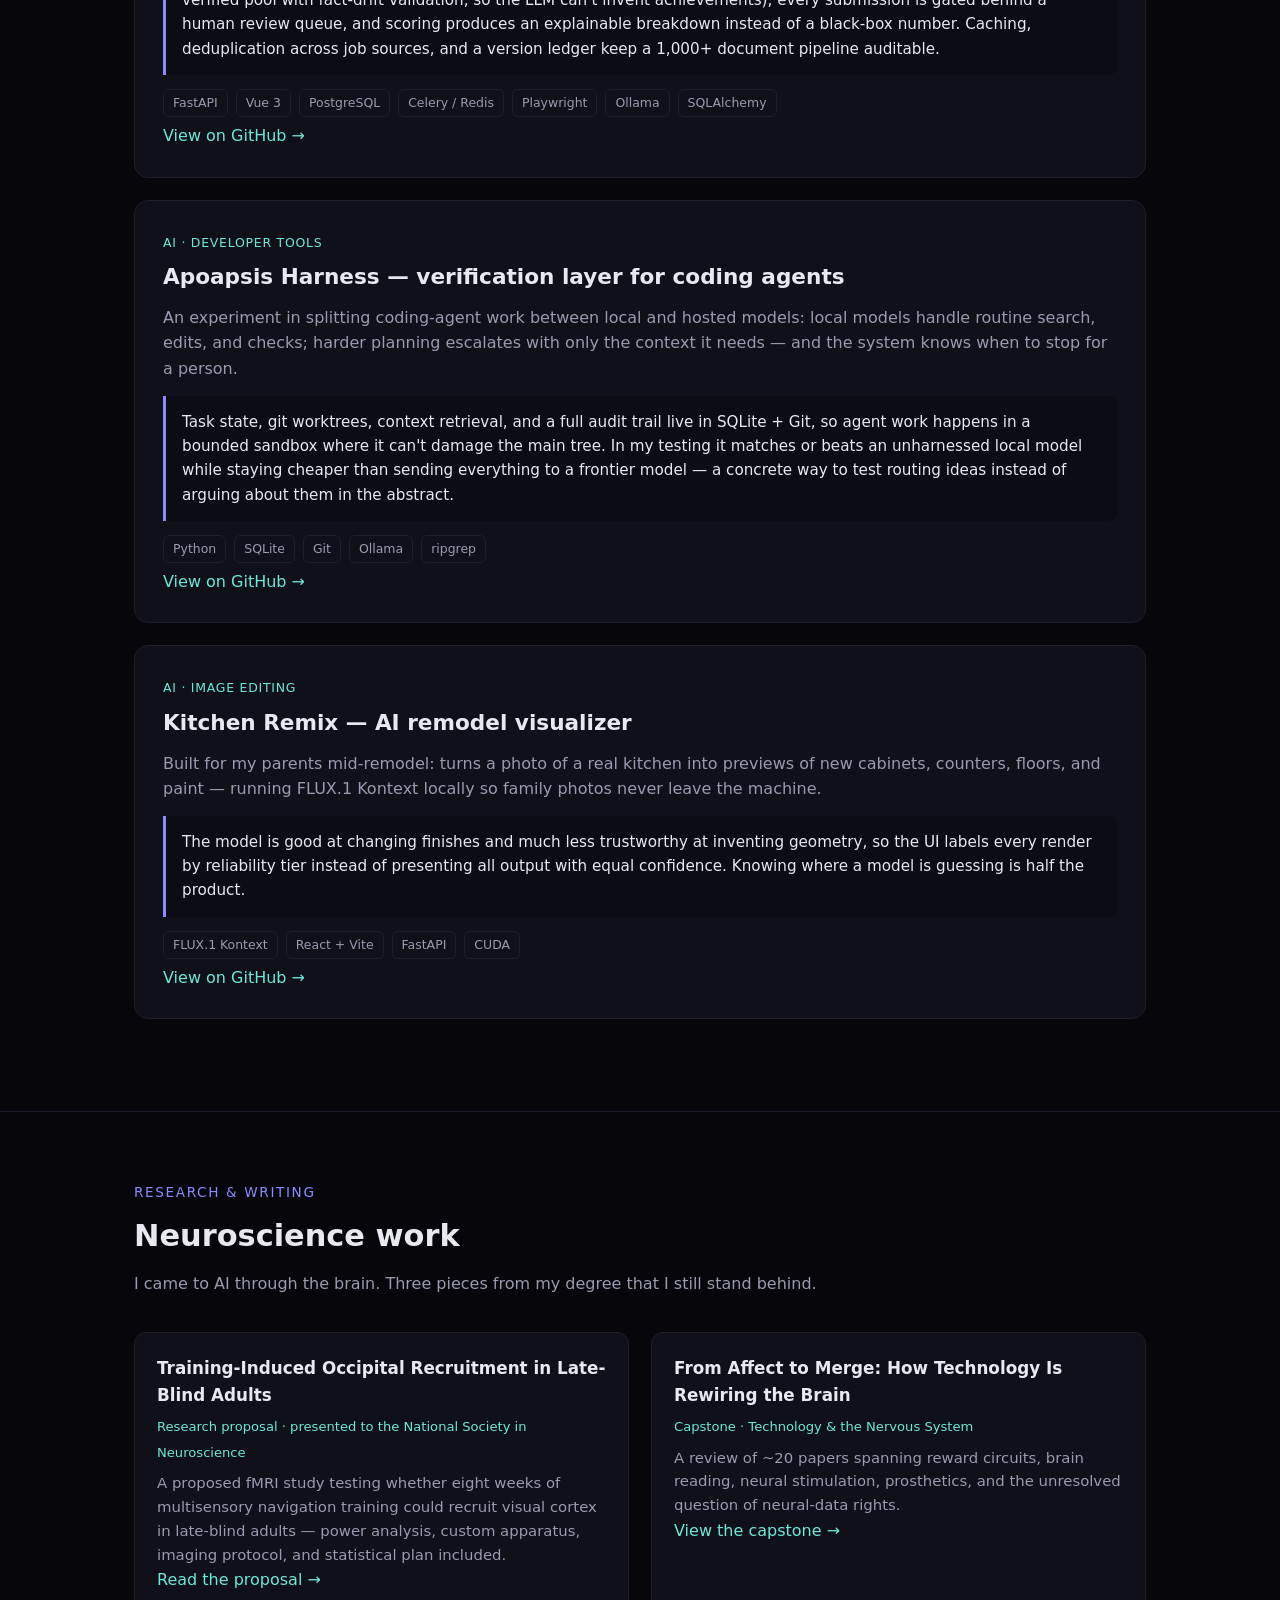
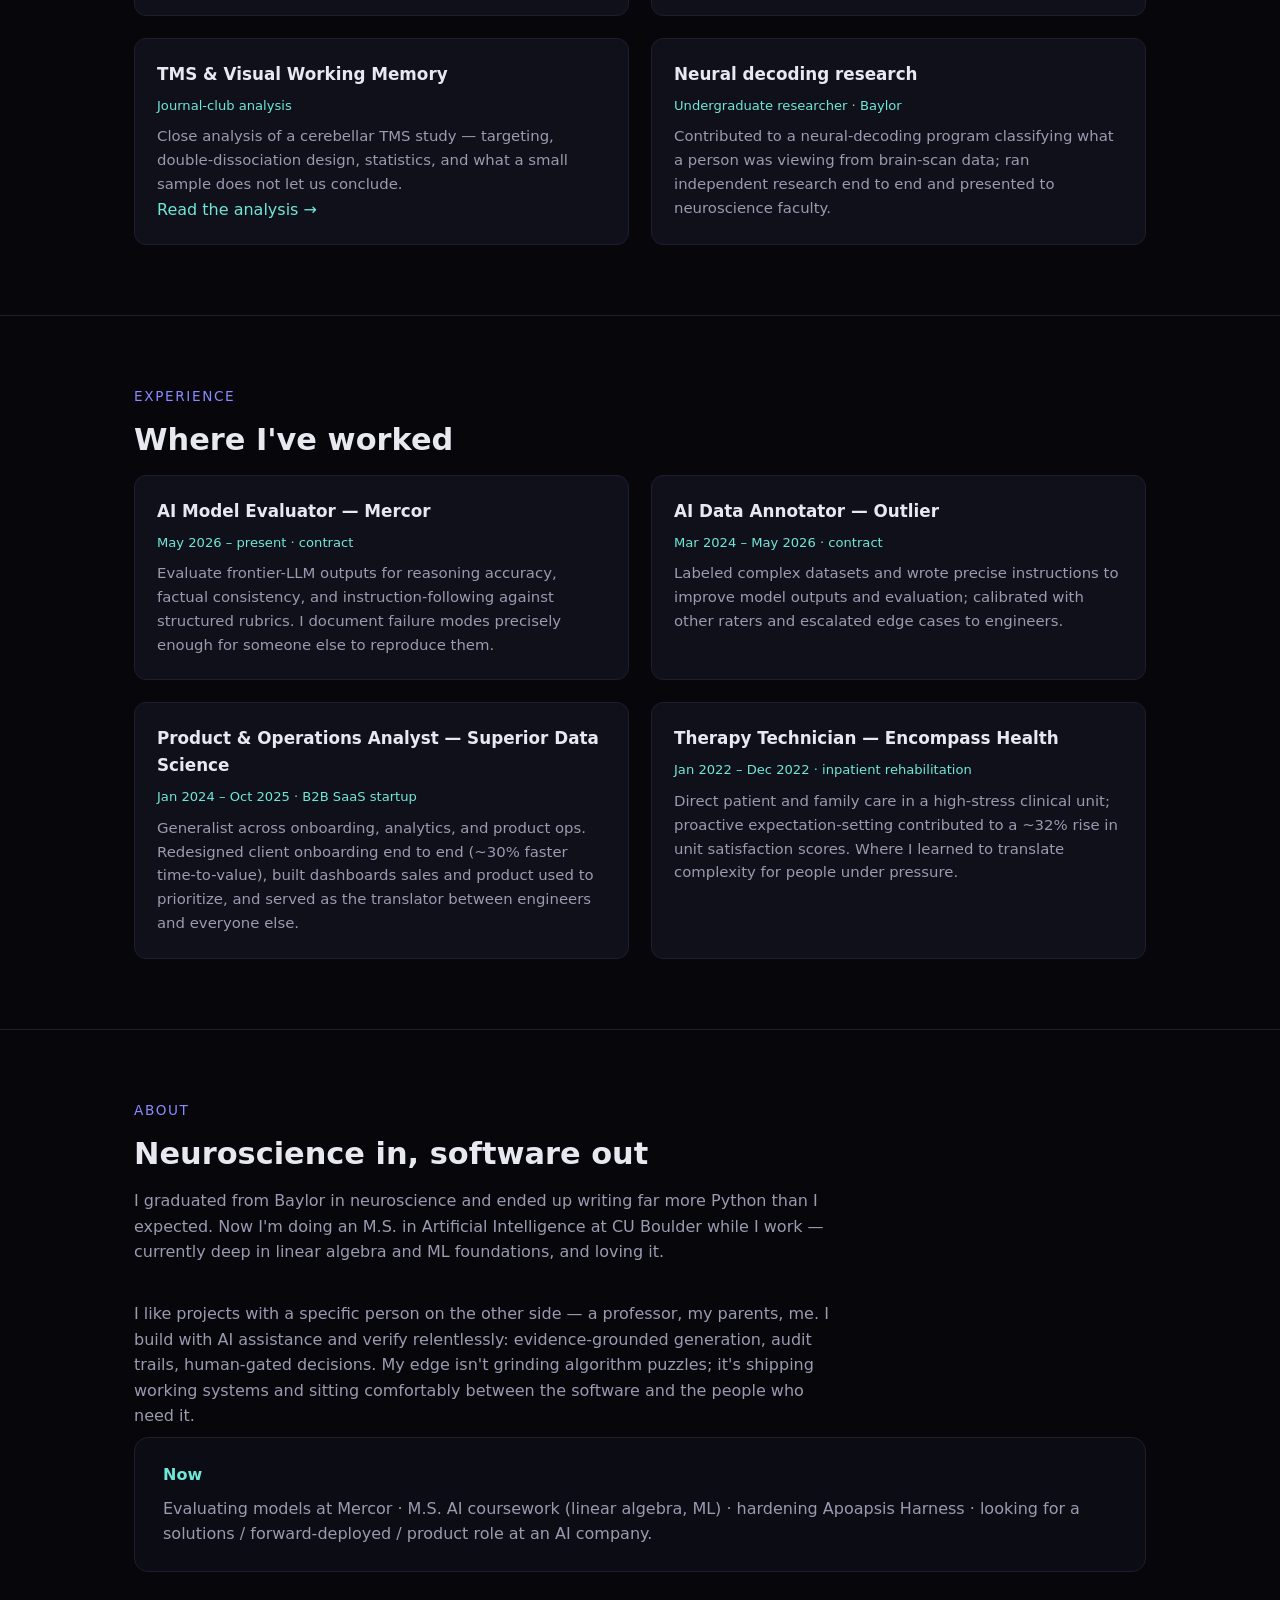
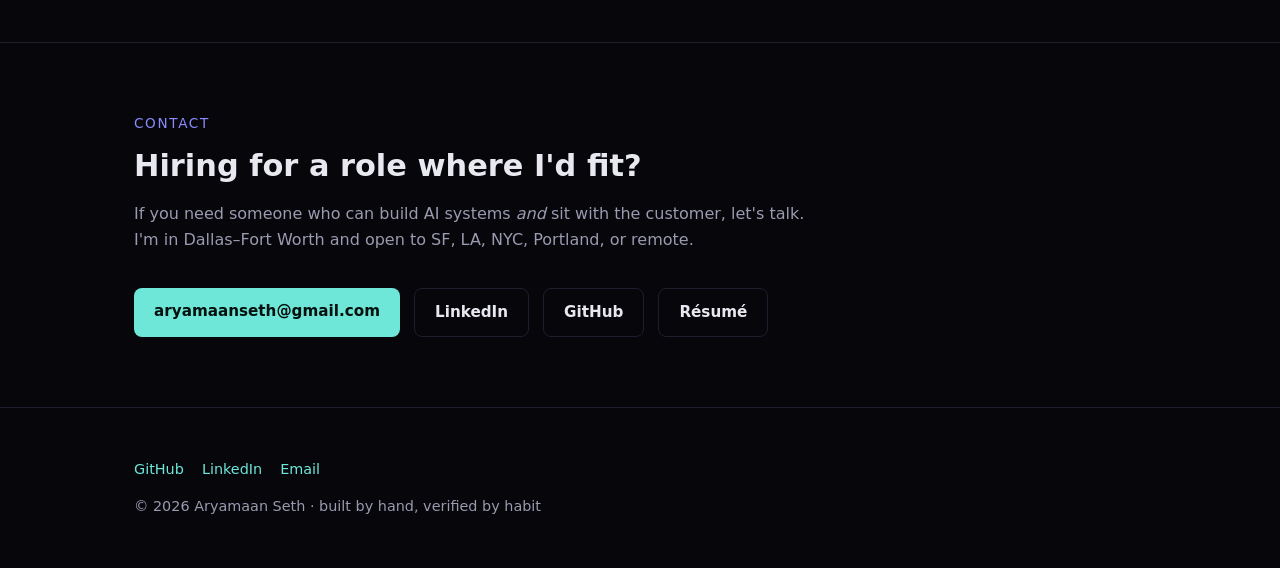
==== commit 42196b0f: "Redesign site: lead with deployed work, add M.S. AI, deepen project coverage; update resume" ====
--- a/index.html
+++ b/index.html
@@ -3,753 +3,255 @@
 <head>
 <meta charset="UTF-8">
 <meta name="viewport" content="width=device-width, initial-scale=1.0">
-<title>Aryamaan Seth | Projects, research, and experience</title>
-<meta name="description" content="I'm Aryamaan Seth, a Baylor neuroscience graduate in Dallas. I evaluate AI models, build software, and write about neuroscience.">
+<title>Aryamaan Seth — I build AI tools people actually use</title>
+<meta name="description" content="Aryamaan Seth builds local-first AI tools with real users — a lecture assistant deployed in a Baylor classroom, an agent verification harness, a full-stack automation platform. M.S. in Artificial Intelligence, CU Boulder.">
 <meta name="author" content="Aryamaan Seth">
-<meta name="theme-color" content="#06060b">
-<link rel="canonical" href="https://adrianseth1.github.io/">
-
-<!-- Favicons -->
-<link rel="icon" href="favicon.svg" type="image/svg+xml">
-<link rel="icon" href="favicon-32.png" sizes="32x32" type="image/png">
-<link rel="apple-touch-icon" href="apple-touch-icon.png">
-
-<!-- Social preview (Open Graph + Twitter) -->
+<meta property="og:title" content="Aryamaan Seth — I build AI tools people actually use">
+<meta property="og:description" content="Local-first AI tools with real users. M.S. in Artificial Intelligence. LLM evals at Mercor.">
 <meta property="og:type" content="website">
 <meta property="og:url" content="https://adrianseth1.github.io/">
-<meta property="og:title" content="Aryamaan Seth | Projects, research, and experience">
-<meta property="og:description" content="A Baylor neuroscience graduate who evaluates AI models and builds software in Dallas.">
 <meta property="og:image" content="https://adrianseth1.github.io/og-image-v2.png">
 <meta property="og:image:width" content="1200">
 <meta property="og:image:height" content="630">
 <meta name="twitter:card" content="summary_large_image">
-<meta name="twitter:title" content="Aryamaan Seth | Projects, research, and experience">
-<meta name="twitter:description" content="A Baylor neuroscience graduate who evaluates AI models and builds software in Dallas.">
+<meta name="twitter:title" content="Aryamaan Seth — I build AI tools people actually use">
+<meta name="twitter:description" content="Local-first AI tools with real users. M.S. in Artificial Intelligence. LLM evals at Mercor.">
 <meta name="twitter:image" content="https://adrianseth1.github.io/og-image-v2.png">
-
-<!-- Inter font -->
-<link rel="preconnect" href="https://fonts.googleapis.com">
-<link rel="preconnect" href="https://fonts.gstatic.com" crossorigin>
-<link href="https://fonts.googleapis.com/css2?family=Inter:wght@400;500;600;700;800&amp;display=swap" rel="stylesheet">
+<link rel="icon" type="image/svg+xml" href="favicon.svg">
+<link rel="icon" type="image/png" sizes="32x32" href="favicon-32.png">
+<link rel="apple-touch-icon" href="apple-touch-icon.png">
+<link rel="canonical" href="https://adrianseth1.github.io/">
+<meta name="theme-color" content="#06060b">
 <style>
-  :root {
-    --bg: #060609;
-    --card: rgba(255,255,255,0.035);
-    --card-border: rgba(255,255,255,0.09);
-    --text: #edeef4;
-    --muted: #9a9aad;
-    --accent: #7c6cff;
-    --accent-2: #4dd6c1;
-    --radius: 16px;
-    --font: "Inter", system-ui, -apple-system, "Segoe UI", sans-serif;
+  :root{
+    --bg:#06060b; --bg2:#0c0c14; --card:#10101a; --line:#1e1e2c;
+    --text:#e8e8f0; --muted:#9a9ab0; --accent:#6ee7d8; --accent2:#8b8bff;
+    --maxw:1060px;
   }
-  * { margin: 0; padding: 0; box-sizing: border-box; }
-  html { scroll-behavior: smooth; }
-  body { background: var(--bg); color: var(--text); font-family: var(--font); line-height: 1.6; overflow-x: hidden; }
-  ::selection { background: var(--accent); color: #fff; }
-  :focus-visible { outline: 2px solid var(--accent-2); outline-offset: 3px; border-radius: 4px; }
-
-  /* animated neuron canvas */
-  #neural { position: fixed; inset: 0; z-index: 0; display: block; }
-  .vignette {
-    position: fixed; inset: 0; z-index: 1; pointer-events: none;
-    background: radial-gradient(120% 90% at 50% -10%, transparent 40%, rgba(6,6,9,0.55) 100%),
-                linear-gradient(180deg, rgba(6,6,9,0.35), rgba(6,6,9,0.15) 30%, rgba(6,6,9,0.6));
-  }
-  main, nav, footer { position: relative; z-index: 2; }
-
-  nav { position: fixed; top: 0; left: 0; right: 0; z-index: 20; display: flex; justify-content: space-between; align-items: center; padding: 18px 6vw; backdrop-filter: blur(14px); background: rgba(6,6,9,0.5); border-bottom: 1px solid rgba(255,255,255,0.06); }
-  nav .logo { font-weight: 700; letter-spacing: 0.04em; font-size: 1.05rem; }
-  nav .logo span { color: var(--accent); }
-  nav ul { display: flex; gap: 28px; list-style: none; }
-  nav a { color: var(--muted); text-decoration: none; font-size: 0.92rem; transition: color 0.25s; }
-  nav a:hover, nav a.active { color: var(--text); }
-  nav a.active { position: relative; }
-  nav a.active::after { content: ""; position: absolute; left: 0; right: 0; bottom: -6px; height: 2px; border-radius: 2px; background: linear-gradient(90deg, var(--accent), var(--accent-2)); }
-  /* mobile menu toggle */
-  .nav-toggle { display: none; background: none; border: 0; cursor: pointer; padding: 8px; width: 42px; height: 42px; }
-  .nav-toggle span { display: block; width: 22px; height: 2px; background: var(--text); margin: 4px auto; border-radius: 2px; transition: transform 0.3s, opacity 0.3s; }
-  nav.open .nav-toggle span:nth-child(1) { transform: translateY(6px) rotate(45deg); }
-  nav.open .nav-toggle span:nth-child(2) { opacity: 0; }
-  nav.open .nav-toggle span:nth-child(3) { transform: translateY(-6px) rotate(-45deg); }
-
-  .hero { min-height: 100vh; display: flex; flex-direction: column; justify-content: center; padding: 0 6vw; }
-  .hero .eyebrow { color: var(--accent-2); font-size: 0.95rem; letter-spacing: 0.18em; text-transform: uppercase; margin-bottom: 18px; opacity: 0; animation: rise 0.8s ease 0.1s forwards; }
-  .hero h1 { font-size: clamp(2.6rem, 7vw, 5.4rem); line-height: 1.07; font-weight: 800; letter-spacing: -0.02em; max-width: 16ch; opacity: 0; animation: rise 0.8s ease 0.25s forwards; text-shadow: 0 2px 40px rgba(0,0,0,0.5); }
-  .hero h1 .grad { background: linear-gradient(90deg, var(--accent), var(--accent-2)); -webkit-background-clip: text; background-clip: text; color: transparent; }
-  .hero p { margin-top: 24px; max-width: 56ch; color: #c2c2d0; font-size: 1.12rem; opacity: 0; animation: rise 0.8s ease 0.4s forwards; }
-  .hero .cta { margin-top: 40px; display: flex; gap: 16px; flex-wrap: wrap; opacity: 0; animation: rise 0.8s ease 0.55s forwards; }
-  .btn { padding: 13px 26px; border-radius: 999px; font-size: 0.95rem; text-decoration: none; font-weight: 600; transition: transform 0.25s, box-shadow 0.25s; }
-  .btn-primary { background: linear-gradient(90deg, var(--accent), #9b8cff); color: #fff; box-shadow: 0 8px 30px rgba(124,108,255,0.35); }
-  .btn-primary:hover { transform: translateY(-3px); box-shadow: 0 14px 40px rgba(124,108,255,0.5); }
-  .btn-ghost { border: 1px solid var(--card-border); color: var(--text); background: rgba(6,6,9,0.3); }
-  .btn-ghost:hover { transform: translateY(-3px); background: var(--card); }
-  @keyframes rise { from { opacity: 0; transform: translateY(28px); } to { opacity: 1; transform: translateY(0); } }
-  .scroll-hint { position: absolute; bottom: 32px; left: 50%; transform: translateX(-50%); color: var(--muted); font-size: 0.8rem; letter-spacing: 0.2em; text-transform: uppercase; animation: bob 2.2s ease-in-out infinite; }
-  @keyframes bob { 0%,100% { transform: translate(-50%,0);} 50% { transform: translate(-50%,10px);} }
-
-  section { padding: 110px 6vw; max-width: 1200px; margin: 0 auto; }
-  .section-label { color: var(--accent-2); font-size: 0.85rem; letter-spacing: 0.18em; text-transform: uppercase; margin-bottom: 12px; }
-  h2 { font-size: clamp(1.8rem, 4vw, 2.6rem); font-weight: 700; letter-spacing: -0.01em; margin-bottom: 12px; }
-  .section-intro { color: var(--muted); max-width: 60ch; margin-bottom: 44px; }
-
-  .reveal { opacity: 0; transform: translateY(36px); transition: opacity 0.7s ease, transform 0.7s ease; }
-  .reveal.visible { opacity: 1; transform: translateY(0); }
-
-  .grid { display: grid; grid-template-columns: repeat(auto-fill, minmax(320px, 1fr)); gap: 24px; }
-  .card { background: var(--card); border: 1px solid var(--card-border); border-radius: var(--radius); padding: 30px; transition: transform 0.35s cubic-bezier(.2,.7,.3,1), border-color 0.35s; position: relative; overflow: hidden; display: flex; flex-direction: column; backdrop-filter: blur(6px); }
-  .card::before { content: ""; position: absolute; inset: 0; background: radial-gradient(400px circle at var(--mx,50%) var(--my,50%), rgba(124,108,255,0.14), transparent 60%); opacity: 0; transition: opacity 0.35s; pointer-events: none; }
-  .card:hover::before { opacity: 1; }
-  .card:hover { transform: translateY(-6px); border-color: rgba(124,108,255,0.45); }
-  .card .kicker { font-size: 0.75rem; letter-spacing: 0.12em; text-transform: uppercase; color: var(--accent-2); margin-bottom: 8px; }
-  .card h3 { font-size: 1.25rem; margin-bottom: 10px; }
-  .card p { color: var(--muted); font-size: 0.95rem; }
-  .tags { margin-top: 18px; display: flex; flex-wrap: wrap; gap: 8px; }
-  .tag { font-size: 0.75rem; padding: 4px 12px; border-radius: 999px; background: rgba(124,108,255,0.12); color: #b6acff; border: 1px solid rgba(124,108,255,0.25); }
-  .tag.teal { background: rgba(77,214,193,0.1); color: #7fe6d5; border-color: rgba(77,214,193,0.25); }
-  .card a.link { display: inline-block; margin-top: auto; padding-top: 18px; color: var(--accent-2); text-decoration: none; font-size: 0.9rem; font-weight: 600; }
-  .card a.link:hover { text-decoration: underline; }
-  /* case study expander */
-  .case { margin-top: 16px; border-top: 1px solid rgba(255,255,255,0.07); padding-top: 8px; }
-  .case > summary { cursor: pointer; list-style: none; color: var(--accent-2); font-size: 0.85rem; font-weight: 600; padding: 6px 0; display: flex; align-items: center; gap: 6px; }
-  .case > summary::-webkit-details-marker { display: none; }
-  .case > summary::before { content: "+"; font-size: 1.15rem; line-height: 1; display: inline-block; transition: transform 0.25s; }
-  .case[open] > summary::before { transform: rotate(45deg); }
-  .case .case-body { font-size: 0.9rem; color: var(--muted); padding: 6px 0 4px; }
-  .case .case-body p { margin-bottom: 10px; }
-  .case .case-body strong { color: #c3b9ff; font-weight: 600; }
-
-  .timeline { position: relative; padding-left: 34px; }
-  .timeline::before { content: ""; position: absolute; left: 8px; top: 6px; bottom: 6px; width: 2px; background: linear-gradient(var(--accent), var(--accent-2)); border-radius: 2px; }
-  .tl-item { position: relative; padding-bottom: 42px; }
-  .tl-item:last-child { padding-bottom: 0; }
-  .tl-item::before { content: ""; position: absolute; left: -33px; top: 8px; width: 12px; height: 12px; border-radius: 50%; background: var(--bg); border: 3px solid var(--accent); }
-  .tl-item .term { color: var(--accent-2); font-size: 0.8rem; letter-spacing: 0.12em; text-transform: uppercase; }
-  .tl-item h3 { font-size: 1.15rem; margin: 6px 0; }
-  .tl-item p { color: var(--muted); font-size: 0.95rem; max-width: 68ch; }
-  .tl-item a.link { display: inline-block; margin-top: 10px; color: var(--accent-2); text-decoration: none; font-size: 0.88rem; font-weight: 600; }
-  .tl-item a.link:hover { text-decoration: underline; }
-
-  .about-wrap { display: grid; grid-template-columns: 1.3fr 1fr; gap: 60px; align-items: start; }
-  .about-wrap p { color: var(--muted); margin-bottom: 16px; }
-  .about-wrap h4 { font-size: 0.8rem; letter-spacing: 0.14em; text-transform: uppercase; color: var(--muted); margin-bottom: 16px; }
-  .skills { display: flex; flex-wrap: wrap; gap: 10px; }
-
-  footer { padding: 60px 6vw; text-align: center; color: var(--muted); font-size: 0.9rem; border-top: 1px solid rgba(255,255,255,0.06); }
-  footer .socials { margin-bottom: 16px; display: flex; justify-content: center; gap: 24px; }
-  footer .socials a { color: var(--muted); text-decoration: none; transition: color 0.25s; }
-  footer .socials a:hover { color: var(--text); }
-
-  @media (max-width: 760px) {
-    .about-wrap { grid-template-columns: 1fr; gap: 32px; }
-    .nav-toggle { display: block; }
-    nav ul {
-      position: fixed; top: 0; right: 0; height: 100vh; width: min(78vw, 300px);
-      flex-direction: column; gap: 8px; padding: 90px 32px;
-      background: rgba(8,8,14,0.96); backdrop-filter: blur(18px);
-      border-left: 1px solid rgba(255,255,255,0.08);
-      transform: translateX(100%); transition: transform 0.35s cubic-bezier(.2,.7,.3,1);
-    }
-    nav.open ul { transform: translateX(0); }
-    nav ul li { width: 100%; }
-    nav ul a { display: block; font-size: 1.1rem; padding: 10px 0; }
-  }
-  @media (prefers-reduced-motion: reduce) { *, *::before, *::after { animation: none !important; transition: none !important; } .reveal { opacity: 1; transform: none; } #neural { display: none; } }
-</style>
-<style id="v2-visual-upgrades">
-  /* Hybrid v2: preserve the architecture, sharpen the visual hierarchy. */
-  :root {
-    --bg: #07080d;
-    --card: rgba(17, 19, 29, 0.68);
-    --card-border: rgba(222, 225, 255, 0.11);
-    --text: #f4f2ed;
-    --muted: #aaa9b8;
-    --accent: #8a7dff;
-    --accent-2: #59dcc5;
-    --radius: 22px;
-  }
-
-  body {
-    background:
-      radial-gradient(80rem 55rem at 78% -10%, rgba(103, 88, 255, 0.12), transparent 60%),
-      radial-gradient(60rem 45rem at -10% 45%, rgba(49, 193, 171, 0.06), transparent 65%),
-      var(--bg);
-  }
-
-  nav {
-    width: min(calc(100% - 28px), 1180px);
-    left: 50%;
-    right: auto;
-    top: 14px;
-    transform: translateX(-50%);
-    padding: 12px 18px;
-    border: 1px solid rgba(255,255,255,0.08);
-    border-radius: 16px;
-    background: rgba(9, 10, 16, 0.72);
-    box-shadow: 0 18px 60px rgba(0,0,0,0.24);
-  }
-
-  nav .logo { letter-spacing: -0.03em; font-size: 1.1rem; }
-  nav ul { gap: 8px; }
-  nav a { padding: 8px 11px; border-radius: 9px; }
-  nav a:hover, nav a.active { background: rgba(255,255,255,0.055); }
-  nav a.active::after { display: none; }
-
-  .hero {
-    max-width: 1200px;
-    margin: 0 auto;
-    padding-top: 110px;
-    position: relative;
-  }
-
-  .hero::before {
-    content: "";
-    position: absolute;
-    width: min(38vw, 520px);
-    aspect-ratio: 1;
-    right: 3vw;
-    top: 50%;
-    transform: translateY(-48%);
-    border-radius: 50%;
-    border: 1px solid rgba(138,125,255,0.16);
-    box-shadow:
-      0 0 0 48px rgba(138,125,255,0.025),
-      0 0 0 104px rgba(89,220,197,0.018),
-      inset 0 0 90px rgba(138,125,255,0.055);
-    pointer-events: none;
-  }
-
-  .hero .eyebrow {
-    width: fit-content;
-    padding: 7px 11px;
-    border: 1px solid rgba(89,220,197,0.22);
-    border-radius: 999px;
-    background: rgba(89,220,197,0.055);
-    font-size: 0.72rem;
-    letter-spacing: 0.16em;
-  }
-
-  .hero h1 {
-    max-width: 13ch;
-    font-size: clamp(3.1rem, 7.4vw, 6.2rem);
-    letter-spacing: -0.055em;
-    line-height: 0.98;
-  }
-
-  .hero p { max-width: 50ch; font-size: clamp(1.02rem, 1.5vw, 1.2rem); }
-  .hero .cta { margin-top: 34px; }
-  .scroll-hint { opacity: 0.66; }
-
-  .btn {
-    border-radius: 12px;
-    padding: 13px 21px;
-    border: 1px solid transparent;
-  }
-  .btn-primary { box-shadow: 0 12px 38px rgba(124,108,255,0.24); }
-  .btn-ghost { background: rgba(13,14,22,0.68); }
-
-  section { padding-top: 128px; padding-bottom: 128px; }
-  section + section { border-top: 1px solid rgba(255,255,255,0.055); }
-  .section-label { display: flex; align-items: center; gap: 10px; }
-  .section-label::before { content: ""; width: 28px; height: 1px; background: currentColor; }
-  h2 { font-size: clamp(2.25rem, 5vw, 3.7rem); letter-spacing: -0.045em; line-height: 1.05; }
-  .section-intro { font-size: 1.02rem; margin-bottom: 52px; }
-
-  .grid { grid-template-columns: repeat(12, 1fr); gap: 20px; align-items: stretch; }
-  .grid > .card { grid-column: span 12; min-height: 270px; }
-  .grid > .card:nth-child(2) {
-    grid-column: span 12;
-    min-height: 270px;
-    padding-right: 32px;
-    padding-top: 32px;
-    background:
-      radial-gradient(34rem 26rem at 88% 30%, rgba(89,220,197,0.12), transparent 65%),
-      linear-gradient(135deg, rgba(27,28,44,0.88), rgba(14,16,24,0.74));
-  }
-  .grid > .card:nth-child(2)::after {
-    content: "IN CLASSROOM USE";
-    position: absolute;
-    top: 28px;
-    right: 28px;
-    padding: 7px 10px;
-    border-radius: 999px;
-    border: 1px solid rgba(89,220,197,0.3);
-    color: #8be9d9;
-    background: rgba(89,220,197,0.08);
-    font-size: 0.68rem;
-    letter-spacing: 0.14em;
-    font-weight: 700;
-  }
-
-  .card {
-    padding: 32px;
-    box-shadow: 0 22px 70px rgba(0,0,0,0.18);
-  }
-  .card::after { pointer-events: none; }
-  .card h3 { font-size: 1.48rem; letter-spacing: -0.025em; }
-  .card p { line-height: 1.72; max-width: 82ch; }
-  .card a.link { text-decoration: none; width: fit-content; }
-
-  .timeline { padding-left: 42px; }
-  .timeline::before { left: 11px; opacity: 0.55; }
-  .tl-item {
-    padding: 25px 28px 28px;
-    margin-bottom: 16px;
-    border: 1px solid rgba(255,255,255,0.075);
-    border-radius: 18px;
-    background: rgba(15,16,24,0.46);
-  }
-  .tl-item:last-child { padding-bottom: 28px; }
-  .tl-item::before { left: -38px; top: 30px; box-shadow: 0 0 0 6px rgba(124,108,255,0.08); }
-
-  .about-wrap { gap: clamp(40px, 8vw, 100px); }
-  .about-wrap > div:last-child {
-    padding: 28px;
-    border: 1px solid rgba(255,255,255,0.075);
-    border-radius: 20px;
-    background: rgba(15,16,24,0.5);
-  }
-
-  #contact {
-    max-width: min(1080px, 88vw);
-    margin-top: 80px;
-    margin-bottom: 110px;
-    padding: clamp(48px, 8vw, 82px);
-    border: 1px solid rgba(255,255,255,0.1);
-    border-radius: 28px;
-    background:
-      radial-gradient(45rem 28rem at 100% 0%, rgba(89,220,197,0.12), transparent 58%),
-      rgba(16,17,27,0.72);
-    box-shadow: 0 30px 90px rgba(0,0,0,0.25);
-  }
-
-  @media (max-width: 980px) {
-    .grid > .card, .grid > .card:nth-child(2) {
-      grid-column: span 12;
-      min-height: auto;
-    }
-  }
-
-  @media (max-width: 820px) {
-    nav { top: 8px; width: calc(100% - 16px); }
-    nav ul { top: -9px; right: -9px; }
-    .hero { min-height: 92svh; padding-top: 124px; }
-    .hero::before { width: 72vw; right: -34vw; opacity: 0.65; }
-    .hero h1 { font-size: clamp(3rem, 14vw, 4.5rem); }
-    section { padding-top: 92px; padding-bottom: 92px; }
-    .grid > .card, .grid > .card:nth-child(2) { grid-column: span 12; min-height: auto; padding: 28px; }
-    .grid > .card:nth-child(2) { padding-top: 76px; }
-    .grid > .card:nth-child(2)::after { left: 28px; right: auto; }
-    .timeline { padding-left: 28px; }
-    .tl-item { padding: 22px; }
-    .tl-item::before { left: -27px; }
-    #contact { max-width: calc(100% - 32px); margin-top: 42px; margin-bottom: 72px; }
-  }
-
-  @media (max-width: 520px) {
-    .hero .cta { display: grid; grid-template-columns: 1fr 1fr; width: 100%; }
-    .hero .cta .btn:first-child { grid-column: span 2; }
-    .btn { text-align: center; }
-    h2 { font-size: 2.45rem; }
-    .card, .grid > .card:nth-child(2) { padding-left: 22px; padding-right: 22px; }
-  }
+  *{margin:0;padding:0;box-sizing:border-box}
+  html{scroll-behavior:smooth}
+  body{background:var(--bg);color:var(--text);font-family:ui-sans-serif,system-ui,-apple-system,"Segoe UI",Roboto,Helvetica,Arial,sans-serif;line-height:1.6}
+  a{color:var(--accent);text-decoration:none}
+  a:hover{text-decoration:underline}
+  .wrap{max-width:var(--maxw);margin:0 auto;padding:0 24px}
+  /* nav */
+  nav{position:sticky;top:0;z-index:10;background:rgba(6,6,11,.85);backdrop-filter:blur(10px);border-bottom:1px solid var(--line)}
+  nav .wrap{display:flex;align-items:center;justify-content:space-between;height:60px}
+  .logo{font-weight:800;font-size:1.1rem;color:var(--text)}
+  .logo span{color:var(--accent)}
+  nav ul{display:flex;gap:22px;list-style:none}
+  nav ul a{color:var(--muted);font-size:.92rem}
+  nav ul a:hover{color:var(--text);text-decoration:none}
+  /* hero */
+  header{padding:90px 0 60px;background:radial-gradient(ellipse 70% 50% at 50% 0%,rgba(110,231,216,.07),transparent)}
+  .kicker{color:var(--accent);font-size:.9rem;letter-spacing:.12em;text-transform:uppercase;margin-bottom:14px}
+  h1{font-size:clamp(2rem,5vw,3.2rem);line-height:1.15;font-weight:800;max-width:820px}
+  h1 em{font-style:normal;color:var(--accent)}
+  .sub{color:var(--muted);font-size:1.12rem;max-width:720px;margin:20px 0 26px}
+  .chips{display:flex;flex-wrap:wrap;gap:10px;margin-bottom:30px}
+  .chip{border:1px solid var(--line);background:var(--card);border-radius:999px;padding:7px 14px;font-size:.85rem;color:var(--text)}
+  .chip b{color:var(--accent);font-weight:700}
+  .cta{display:flex;gap:14px;flex-wrap:wrap}
+  .btn{display:inline-block;padding:11px 20px;border-radius:8px;font-weight:600;font-size:.95rem}
+  .btn.primary{background:var(--accent);color:#04110e}
+  .btn.primary:hover{filter:brightness(1.1);text-decoration:none}
+  .btn.ghost{border:1px solid var(--line);color:var(--text)}
+  .btn.ghost:hover{border-color:var(--accent);text-decoration:none}
+  /* sections */
+  section{padding:70px 0;border-top:1px solid var(--line)}
+  .sec-kicker{color:var(--accent2);font-size:.85rem;letter-spacing:.12em;text-transform:uppercase;margin-bottom:8px}
+  h2{font-size:1.9rem;font-weight:800;margin-bottom:10px}
+  .lede{color:var(--muted);max-width:700px;margin-bottom:36px}
+  /* project cards */
+  .proj{background:var(--card);border:1px solid var(--line);border-radius:14px;padding:28px;margin-bottom:22px}
+  .proj:hover{border-color:#2c2c40}
+  .proj .tag{font-size:.78rem;color:var(--accent);letter-spacing:.06em;text-transform:uppercase}
+  .proj h3{font-size:1.35rem;margin:6px 0 4px}
+  .proj .status{display:inline-block;font-size:.78rem;color:#04110e;background:var(--accent);border-radius:999px;padding:2px 10px;font-weight:700;margin-left:8px;vertical-align:middle}
+  .proj p{color:var(--muted);margin:10px 0}
+  .proj .deep{color:var(--text);background:var(--bg2);border-left:3px solid var(--accent2);padding:14px 16px;border-radius:0 8px 8px 0;font-size:.95rem;margin:14px 0}
+  .stack{display:flex;flex-wrap:wrap;gap:8px;margin:12px 0 6px}
+  .stack span{font-size:.78rem;border:1px solid var(--line);border-radius:6px;padding:3px 9px;color:var(--muted)}
+  .quote{border-left:3px solid var(--accent);padding:10px 16px;color:var(--text);font-style:italic;margin:14px 0;background:var(--bg2);border-radius:0 8px 8px 0}
+  .quote small{display:block;color:var(--muted);font-style:normal;margin-top:6px}
+  /* grid lists */
+  .grid2{display:grid;grid-template-columns:1fr 1fr;gap:22px}
+  @media(max-width:760px){.grid2{grid-template-columns:1fr}}
+  .item{background:var(--card);border:1px solid var(--line);border-radius:12px;padding:22px}
+  .item h3{font-size:1.05rem;margin-bottom:4px}
+  .item .when{color:var(--accent);font-size:.82rem}
+  .item p{color:var(--muted);font-size:.93rem;margin-top:8px}
+  /* now strip */
+  .now{background:var(--bg2);border:1px solid var(--line);border-radius:14px;padding:24px 28px;margin-top:8px}
+  .now h3{color:var(--accent);font-size:1rem;margin-bottom:8px}
+  .now p{color:var(--muted)}
+  footer{padding:50px 0;border-top:1px solid var(--line);color:var(--muted);font-size:.9rem}
+  footer .links{display:flex;gap:18px;margin-bottom:14px;flex-wrap:wrap}
 </style>
 </head>
 <body>
 
-<canvas id="neural" aria-hidden="true"></canvas>
-<div class="vignette" aria-hidden="true"></div>
-
-<nav id="nav">
+<nav><div class="wrap">
   <div class="logo">arya<span>.</span></div>
-  <button class="nav-toggle" aria-label="Toggle menu" aria-expanded="false" aria-controls="nav-menu">
-    <span></span><span></span><span></span>
-  </button>
-  <ul id="nav-menu">
+  <ul>
     <li><a href="#projects">Projects</a></li>
     <li><a href="#research">Research</a></li>
     <li><a href="#experience">Experience</a></li>
     <li><a href="#about">About</a></li>
     <li><a href="#contact">Contact</a></li>
   </ul>
-</nav>
-
-<main>
-  <header class="hero">
-    <div class="eyebrow">Dallas · Neuroscience · Software</div>
-    <h1>I studied neuroscience.<br><span class="grad">I also build software.</span></h1>
-    <p>I'm Arya, a 2026 Baylor graduate and AI model evaluator. Most of my projects started with a problem close to home: a professor trying AI in class, my parents planning a remodel, or me looking for work.</p>
-    <div class="cta">
-      <a class="btn btn-primary" href="#projects">See my work</a>
-      <a class="btn btn-ghost" href="docs/Aryamaan-Seth-Resume.pdf" target="_blank" rel="noopener">Résumé</a>
-      <a class="btn btn-ghost" href="https://github.com/AdrianSeth1" target="_blank" rel="noopener">GitHub</a>
-    </div>
-    <div class="scroll-hint">scroll</div>
-  </header>
-
-  <section id="projects">
-    <div class="section-label reveal">Projects</div>
-    <h2 class="reveal">Projects</h2>
-    <p class="section-intro reveal">Four experiments that became working software. The code is public, including the rough edges.</p>
-    <div class="grid">
-
-      <div class="card reveal">
-        <div class="kicker">AI · Developer Tools</div>
-        <h3>Apoapsis Harness</h3>
-        <p>An experiment in splitting coding-agent work between local and hosted models. Local models handle routine search, edits, and checks; harder planning can be sent out with only the context it needs.</p>
-        <div class="tags"><span class="tag">Python</span><span class="tag teal">SQLite</span><span class="tag">Git</span><span class="tag teal">Ollama</span><span class="tag">ripgrep</span></div>
-        <details class="case">
-          <summary>Why I built it</summary>
-          <div class="case-body">
-            <p>I was tired of paying frontier-model prices for routine repository work. The interesting part became the handoff: deciding when a task can stay local, what context a planning model actually needs, and when the system should stop for a person.</p>
-            <p>Task state, worktrees, context retrieval, and an audit trail live in SQLite and Git. It is still an experiment, but it gave me a concrete way to test routing ideas instead of arguing about them in the abstract.</p>
-            <p><strong>Latest trial:</strong> a local Qwen model built four slices of an incident-response app, with Codex reviewing and repairing each checkpoint. The result passed 57 tests and a live browser workflow. The biggest lesson was that model defects and false-green verification are separate problems.</p>
-          </div>
-        </details>
-        <a class="link" href="https://github.com/AdrianSeth1/AdrianSeth1.github.io/blob/main/docs/apoapsis-architecture-explained.md" target="_blank" rel="noopener">Read the architecture and trial notes →</a>
-        <a class="link" href="https://github.com/AdrianSeth1/Apoapsis-Harness-" target="_blank" rel="noopener">View on GitHub →</a>
-      </div>
-
-      <div class="card reveal">
-        <div class="kicker">AI · Automation</div>
-        <h3>AutoApply</h3>
-        <p>A browser-based job-search tool I built for myself. It finds roles, compares them with a résumé, and drafts application materials. It never submits an application without approval.</p>
-        <div class="tags"><span class="tag">Playwright</span><span class="tag teal">Ollama</span><span class="tag teal">FastAPI</span><span class="tag">SQLAlchemy</span><span class="tag">LLM agents</span></div>
-        <a class="link" href="https://github.com/AdrianSeth1/auto-apply" target="_blank" rel="noopener">View on GitHub →</a>
-      </div>
-
-      <div class="card reveal">
-        <div class="kicker">AI · Audio · Classroom pilot</div>
-        <h3>prof-ai</h3>
-        <p>A classroom assistant I built with a Baylor professor. It listens to a lecture, searches the professor's course materials, and can answer questions out loud. A version has been used in class.</p>
-        <div class="tags"><span class="tag">Python</span><span class="tag teal">Ollama</span><span class="tag teal">ChromaDB</span><span class="tag">faster-whisper</span><span class="tag teal">Piper TTS</span><span class="tag">RAG</span></div>
-        <details class="case">
-          <summary>Why it runs locally</summary>
-          <div class="case-body">
-            <p>The professor wanted to experiment with AI without sending classroom audio or unpublished course material to a third party. The transcription, document search, language model, and speech synthesis therefore all run on the same computer.</p>
-            <p>I adjusted the lecture and question flow after testing it with the professor. That collaboration was more useful than adding another model or feature.</p>
-          </div>
-        </details>
-        <a class="link" href="https://github.com/AdrianSeth1/prof-ai" target="_blank" rel="noopener">View on GitHub →</a>
-      </div>
-
-      <div class="card reveal">
-        <div class="kicker">AI · Image editing</div>
-        <h3>Kitchen Remix</h3>
-        <p>I built this for my parents while they were planning a kitchen remodel. It takes a photo and previews changes to cabinets, counters, floors, and paint before anyone starts buying materials.</p>
-        <div class="tags"><span class="tag">FLUX.1 Kontext</span><span class="tag">React</span><span class="tag teal">FastAPI</span><span class="tag teal">CUDA</span></div>
-        <details class="case">
-          <summary>What I learned</summary>
-          <div class="case-body">
-            <p>The model is good at changing finishes and much less trustworthy when asked to invent new geometry. I added simple labels that separate those two cases instead of presenting every render with the same confidence.</p>
-            <p>FLUX.1 Kontext runs on my RTX 4090, which keeps family photos off a third-party service and makes repeated comparisons practical.</p>
-          </div>
-        </details>
-        <a class="link" href="https://github.com/AdrianSeth1/Kitchen-remix" target="_blank" rel="noopener">View on GitHub →</a>
-      </div>
-
-    </div>
-  </section>
-
-  <section id="research">
-    <div class="section-label reveal">Research &amp; Writing</div>
-    <h2 class="reveal">Neuroscience work</h2>
-    <p class="section-intro reveal">Three pieces from my degree that I still like.</p>
-    <div class="timeline">
-      <div class="tl-item reveal">
-        <div class="term">Research Proposal · Presented to the National Society in Neuroscience</div>
-        <h3>Training-Induced Occipital Recruitment in Late-Blind Adults</h3>
-        <p>A proposed fMRI study testing whether eight weeks of multisensory navigation training could recruit visual cortex in adults who lost sight after childhood. I worked through the power analysis, apparatus, imaging protocol, and statistical plan.</p>
-        <a class="link" href="docs/late-blind-plasticity-proposal.pdf" target="_blank" rel="noopener">Read the proposal (PDF) →</a>
-      </div>
-      <div class="tl-item reveal">
-        <div class="term">Capstone · NSC 4330, Technology &amp; the Nervous System</div>
-        <h3>From Affect to Merge: How Technology Is Rewiring the Brain</h3>
-        <p>My capstone reviewed about 20 papers on technology's relationship with the nervous system, from reward circuits and brain reading to stimulation, neural prosthetics, and the unresolved question of neural-data rights.</p>
-        <a class="link" href="docs/technology-and-the-nervous-system.pdf" target="_blank" rel="noopener">View the capstone (PDF) →</a>
-      </div>
-      <div class="tl-item reveal">
-        <div class="term">Journal Club · Neural Stimulation</div>
-        <h3>TMS &amp; Visual Working Memory</h3>
-        <p>A journal-club analysis of a cerebellar TMS study by Viñas-Guasch and colleagues. I focused on the targeting, double-dissociation design, statistics, and what the small sample does not let us conclude.</p>
-        <a class="link" href="docs/tms-visual-working-memory.pdf" target="_blank" rel="noopener">Read the analysis (PDF) →</a>
-      </div>
-    </div>
-  </section>
-
-  <section id="experience">
-    <div class="section-label reveal">Experience</div>
-    <h2 class="reveal">Where I've worked</h2>
-    <p class="section-intro reveal">Model evaluation, startup operations, healthcare, and small-business websites.</p>
-    <div class="timeline">
-      <div class="tl-item reveal">
-        <div class="term">May 2026 to Present</div>
-        <h3>AI Model Evaluator, Mercor <span style="color:var(--muted);font-weight:400;">(contract)</span></h3>
-        <p>Review LLM responses for reasoning, factual accuracy, and instruction-following. I document the failure cases clearly enough for someone else to reproduce them.</p>
-      </div>
-      <div class="tl-item reveal">
-        <div class="term">Jan 2024 to Oct 2025</div>
-        <h3>Operations Analyst &amp; Startup Generalist, SDS <span style="color:var(--muted);font-weight:400;">(B2B SaaS)</span></h3>
-        <p>Worked across client onboarding, analytics, and product operations. I redesigned the onboarding process, reducing time-to-value by about 30%, and built dashboards used by sales and product.</p>
-      </div>
-      <div class="tl-item reveal">
-        <div class="term">2022 to 2023</div>
-        <h3>Therapy Technician &amp; Freelance Web Consultant</h3>
-        <p>Provided direct patient care in an inpatient rehab hospital. During the same period, I built WordPress sites and managed Google Ads and SEO for small-business clients.</p>
-      </div>
-    </div>
-  </section>
-
-  <section id="about">
-    <div class="section-label reveal">About</div>
-    <h2 class="reveal">About me</h2>
-    <div class="about-wrap">
-      <div class="reveal">
-        <p>I'm from Dallas and graduated from Baylor in 2026 with a degree in neuroscience. I ended up writing much more Python than I expected.</p>
-        <p>I like projects with a specific person on the other side. Most of mine began with a professor, a family member, or me wanting something that did not exist. I'm looking for work where I can combine technical problem-solving with the client and operations experience I already have.</p>
-      </div>
-      <div class="reveal">
-        <h4>Tools &amp; skills</h4>
-        <div class="skills">
-          <span class="tag">Python</span><span class="tag">SQL</span><span class="tag">JavaScript</span>
-          <span class="tag teal">FastAPI</span><span class="tag">React</span><span class="tag teal">Docker</span>
-          <span class="tag teal">Ollama</span><span class="tag">ChromaDB</span><span class="tag teal">RAG</span>
-          <span class="tag">Whisper / TTS</span><span class="tag teal">Model evals</span>
-          <span class="tag">Looker Studio</span><span class="tag teal">Neuroscience</span>
-        </div>
-      </div>
-    </div>
-  </section>
-
-  <section id="contact">
-    <div class="section-label reveal">Contact</div>
-    <h2 class="reveal">Get in touch</h2>
-    <p class="reveal" style="color: var(--muted); max-width: 58ch;">
-      I'm in Dallas and open to relocating. If something here is relevant to what you're working on, email
-      <a href="mailto:aryamaanseth@gmail.com" style="color: var(--accent-2); text-decoration: none;">aryamaanseth@gmail.com</a>. You can also find me on <a href="https://www.linkedin.com/in/aryamaanseth/" target="_blank" rel="noopener" style="color: var(--accent-2); text-decoration: none;">LinkedIn</a>, look through my code on <a href="https://github.com/AdrianSeth1" target="_blank" rel="noopener" style="color: var(--accent-2); text-decoration: none;">GitHub</a>, or read my <a href="docs/Aryamaan-Seth-Resume.pdf" target="_blank" rel="noopener" style="color: var(--accent-2); text-decoration: none;">résumé</a>.
-    </p>
-  </section>
-</main>
-
-<footer>
-  <div class="socials">
-    <a href="https://github.com/AdrianSeth1" target="_blank" rel="noopener">GitHub</a>
-    <a href="https://www.linkedin.com/in/aryamaanseth/" target="_blank" rel="noopener">LinkedIn</a>
-    <a href="docs/Aryamaan-Seth-Resume.pdf" target="_blank" rel="noopener">Résumé</a>
+</div></nav>
+
+<header><div class="wrap">
+  <div class="kicker">Dallas–Fort Worth · open to SF / LA / NYC / Portland / remote</div>
+  <h1>I build AI tools <em>people actually use</em>.</h1>
+  <p class="sub">I'm Arya — an AI builder finishing an M.S. in Artificial Intelligence. My lecture assistant runs in a real Baylor classroom. My tools run locally, keep humans in charge of decisions that matter, and are honest about what they can't do.</p>
+  <div class="chips">
+    <div class="chip"><b>Deployed:</b> prof-ai, in live classroom use</div>
+    <div class="chip"><b>M.S. Artificial Intelligence</b> · CU Boulder · 4.0</div>
+    <div class="chip"><b>LLM evals</b> @ Mercor</div>
+    <div class="chip"><b>2×</b> hackathon winner</div>
+  </div>
+  <div class="cta">
+    <a class="btn primary" href="#projects">See my work</a>
+    <a class="btn ghost" href="docs/Aryamaan-Seth-Resume.pdf">Résumé</a>
+    <a class="btn ghost" href="https://github.com/AdrianSeth1">GitHub</a>
+  </div>
+</div></header>
+
+<section id="projects"><div class="wrap">
+  <div class="sec-kicker">Projects</div>
+  <h2>Working software, real users</h2>
+  <p class="lede">Every project here started with a specific person's problem and ended with something that runs. Code is public, rough edges included.</p>
+
+  <div class="proj">
+    <span class="tag">AI · Audio · Education</span>
+    <h3>prof-ai — local AI lecture assistant <span class="status">in classroom use</span></h3>
+    <p>A voice-interactive classroom assistant built end to end: live lecture transcription, retrieval-augmented Q&amp;A grounded in the professor's own course materials, and spoken answers through a web interface. A Baylor professor uses it in class today.</p>
+    <div class="deep">Everything — transcription, retrieval, language model, speech synthesis — runs on one local machine. Zero per-query cost and no student or course data leaving the room is what made adoption possible with no budget and no procurement process. I scoped it sitting next to the professor: a lecture / question / processing state machine, multi-turn conversation mode, and iteration driven by what actually happened in class.</div>
+    <!-- TODO: paste professor quote here once received:
+    <div class="quote">"…" <small>— Professor X, Baylor University</small></div> -->
+    <div class="stack"><span>Python</span><span>Ollama</span><span>ChromaDB</span><span>faster-whisper</span><span>Piper TTS</span><span>RAG</span></div>
+    <a href="https://github.com/AdrianSeth1/prof-ai">View on GitHub →</a>
+  </div>
+
+  <div class="proj">
+    <span class="tag">AI · Full-stack platform</span>
+    <h3>AutoApply — job-search automation platform</h3>
+    <p>What started as "a script to fill forms" became a multi-service platform: a Vue 3 SPA over a FastAPI backend, PostgreSQL, Redis/Celery workers, and local LLMs — searching job sources, scoring fit with explainable rules, and generating tailored, fact-checked application documents.</p>
+    <div class="deep">The interesting engineering is in the guardrails: document generation is evidence-grounded (bullets come from a verified pool with fact-drift validation, so the LLM can't invent achievements), every submission is gated behind a human review queue, and scoring produces an explainable breakdown instead of a black-box number. Caching, deduplication across job sources, and a version ledger keep a 1,000+ document pipeline auditable.</div>
+    <div class="stack"><span>FastAPI</span><span>Vue 3</span><span>PostgreSQL</span><span>Celery / Redis</span><span>Playwright</span><span>Ollama</span><span>SQLAlchemy</span></div>
+    <a href="https://github.com/AdrianSeth1/auto-apply">View on GitHub →</a>
+  </div>
+
+  <div class="proj">
+    <span class="tag">AI · Developer tools</span>
+    <h3>Apoapsis Harness — verification layer for coding agents</h3>
+    <p>An experiment in splitting coding-agent work between local and hosted models: local models handle routine search, edits, and checks; harder planning escalates with only the context it needs — and the system knows when to stop for a person.</p>
+    <div class="deep">Task state, git worktrees, context retrieval, and a full audit trail live in SQLite + Git, so agent work happens in a bounded sandbox where it can't damage the main tree. In my testing it matches or beats an unharnessed local model while staying cheaper than sending everything to a frontier model — a concrete way to test routing ideas instead of arguing about them in the abstract.</div>
+    <div class="stack"><span>Python</span><span>SQLite</span><span>Git</span><span>Ollama</span><span>ripgrep</span></div>
+    <a href="https://github.com/AdrianSeth1/Apoapsis-Harness-">View on GitHub →</a>
+  </div>
+
+  <div class="proj">
+    <span class="tag">AI · Image editing</span>
+    <h3>Kitchen Remix — AI remodel visualizer</h3>
+    <p>Built for my parents mid-remodel: turns a photo of a real kitchen into previews of new cabinets, counters, floors, and paint — running FLUX.1 Kontext locally so family photos never leave the machine.</p>
+    <div class="deep">The model is good at changing finishes and much less trustworthy at inventing geometry, so the UI labels every render by reliability tier instead of presenting all output with equal confidence. Knowing where a model is guessing is half the product.</div>
+    <div class="stack"><span>FLUX.1 Kontext</span><span>React + Vite</span><span>FastAPI</span><span>CUDA</span></div>
+    <a href="https://github.com/AdrianSeth1/Kitchen-remix">View on GitHub →</a>
+  </div>
+</div></section>
+
+<section id="research"><div class="wrap">
+  <div class="sec-kicker">Research &amp; writing</div>
+  <h2>Neuroscience work</h2>
+  <p class="lede">I came to AI through the brain. Three pieces from my degree that I still stand behind.</p>
+  <div class="grid2">
+    <div class="item">
+      <h3>Training-Induced Occipital Recruitment in Late-Blind Adults</h3>
+      <span class="when">Research proposal · presented to the National Society in Neuroscience</span>
+      <p>A proposed fMRI study testing whether eight weeks of multisensory navigation training could recruit visual cortex in late-blind adults — power analysis, custom apparatus, imaging protocol, and statistical plan included.</p>
+      <a href="docs/late-blind-plasticity-proposal.pdf">Read the proposal →</a>
+    </div>
+    <div class="item">
+      <h3>From Affect to Merge: How Technology Is Rewiring the Brain</h3>
+      <span class="when">Capstone · Technology &amp; the Nervous System</span>
+      <p>A review of ~20 papers spanning reward circuits, brain reading, neural stimulation, prosthetics, and the unresolved question of neural-data rights.</p>
+      <a href="docs/technology-and-the-nervous-system.pdf">View the capstone →</a>
+    </div>
+    <div class="item">
+      <h3>TMS &amp; Visual Working Memory</h3>
+      <span class="when">Journal-club analysis</span>
+      <p>Close analysis of a cerebellar TMS study — targeting, double-dissociation design, statistics, and what a small sample does not let us conclude.</p>
+      <a href="docs/tms-visual-working-memory.pdf">Read the analysis →</a>
+    </div>
+    <div class="item">
+      <h3>Neural decoding research</h3>
+      <span class="when">Undergraduate researcher · Baylor</span>
+      <p>Contributed to a neural-decoding program classifying what a person was viewing from brain-scan data; ran independent research end to end and presented to neuroscience faculty.</p>
+    </div>
+  </div>
+</div></section>
+
+<section id="experience"><div class="wrap">
+  <div class="sec-kicker">Experience</div>
+  <h2>Where I've worked</h2>
+  <div class="grid2">
+    <div class="item">
+      <h3>AI Model Evaluator — Mercor</h3>
+      <span class="when">May 2026 – present · contract</span>
+      <p>Evaluate frontier-LLM outputs for reasoning accuracy, factual consistency, and instruction-following against structured rubrics. I document failure modes precisely enough for someone else to reproduce them.</p>
+    </div>
+    <div class="item">
+      <h3>AI Data Annotator — Outlier</h3>
+      <span class="when">Mar 2024 – May 2026 · contract</span>
+      <p>Labeled complex datasets and wrote precise instructions to improve model outputs and evaluation; calibrated with other raters and escalated edge cases to engineers.</p>
+    </div>
+    <div class="item">
+      <h3>Product &amp; Operations Analyst — Superior Data Science</h3>
+      <span class="when">Jan 2024 – Oct 2025 · B2B SaaS startup</span>
+      <p>Generalist across onboarding, analytics, and product ops. Redesigned client onboarding end to end (~30% faster time-to-value), built dashboards sales and product used to prioritize, and served as the translator between engineers and everyone else.</p>
+    </div>
+    <div class="item">
+      <h3>Therapy Technician — Encompass Health</h3>
+      <span class="when">Jan 2022 – Dec 2022 · inpatient rehabilitation</span>
+      <p>Direct patient and family care in a high-stress clinical unit; proactive expectation-setting contributed to a ~32% rise in unit satisfaction scores. Where I learned to translate complexity for people under pressure.</p>
+    </div>
+  </div>
+</div></section>
+
+<section id="about"><div class="wrap">
+  <div class="sec-kicker">About</div>
+  <h2>Neuroscience in, software out</h2>
+  <p class="lede">I graduated from Baylor in neuroscience and ended up writing far more Python than I expected. Now I'm doing an M.S. in Artificial Intelligence at CU Boulder while I work — currently deep in linear algebra and ML foundations, and loving it.</p>
+  <p style="color:var(--muted);max-width:700px">I like projects with a specific person on the other side — a professor, my parents, me. I build with AI assistance and verify relentlessly: evidence-grounded generation, audit trails, human-gated decisions. My edge isn't grinding algorithm puzzles; it's shipping working systems and sitting comfortably between the software and the people who need it.</p>
+  <div class="now">
+    <h3>Now</h3>
+    <p>Evaluating models at Mercor · M.S. AI coursework (linear algebra, ML) · hardening Apoapsis Harness · looking for a solutions / forward-deployed / product role at an AI company.</p>
+  </div>
+</div></section>
+
+<section id="contact"><div class="wrap">
+  <div class="sec-kicker">Contact</div>
+  <h2>Hiring for a role where I'd fit?</h2>
+  <p class="lede">If you need someone who can build AI systems <em>and</em> sit with the customer, let's talk. I'm in Dallas–Fort Worth and open to SF, LA, NYC, Portland, or remote.</p>
+  <div class="cta">
+    <a class="btn primary" href="mailto:aryamaanseth@gmail.com">aryamaanseth@gmail.com</a>
+    <a class="btn ghost" href="https://www.linkedin.com/in/aryamaanseth/">LinkedIn</a>
+    <a class="btn ghost" href="https://github.com/AdrianSeth1">GitHub</a>
+    <a class="btn ghost" href="docs/Aryamaan-Seth-Resume.pdf">Résumé</a>
+  </div>
+</div></section>
+
+<footer><div class="wrap">
+  <div class="links">
+    <a href="https://github.com/AdrianSeth1">GitHub</a>
+    <a href="https://www.linkedin.com/in/aryamaanseth/">LinkedIn</a>
     <a href="mailto:aryamaanseth@gmail.com">Email</a>
   </div>
-  © 2026 Aryamaan Seth
-</footer>
-
-<script>
-  // ---------- scroll reveal ----------
-  const io = new IntersectionObserver(entries => {
-    entries.forEach(e => { if (e.isIntersecting) { e.target.classList.add('visible'); io.unobserve(e.target); } });
-  }, { threshold: 0.15 });
-  document.querySelectorAll('.reveal').forEach(el => io.observe(el));
-
-  // ---------- mobile nav ----------
-  const nav = document.getElementById('nav');
-  const toggle = nav.querySelector('.nav-toggle');
-  const setNav = open => { nav.classList.toggle('open', open); toggle.setAttribute('aria-expanded', open); };
-  toggle.addEventListener('click', () => setNav(!nav.classList.contains('open')));
-  nav.querySelectorAll('#nav-menu a').forEach(a => a.addEventListener('click', () => setNav(false)));
-  document.addEventListener('keydown', e => { if (e.key === 'Escape') setNav(false); });
-
-  // ---------- scrollspy (active nav link) ----------
-  const navLinks = [...nav.querySelectorAll('#nav-menu a')];
-  const spy = new IntersectionObserver(entries => {
-    entries.forEach(e => {
-      if (e.isIntersecting) {
-        navLinks.forEach(a => a.classList.toggle('active', a.getAttribute('href') === '#' + e.target.id));
-      }
-    });
-  }, { rootMargin: '-45% 0px -50% 0px' });
-  document.querySelectorAll('main section[id]').forEach(s => spy.observe(s));
-
-  // ---------- card cursor glow ----------
-  document.querySelectorAll('.card').forEach(card => {
-    card.addEventListener('pointermove', e => {
-      const r = card.getBoundingClientRect();
-      card.style.setProperty('--mx', (e.clientX - r.left) + 'px');
-      card.style.setProperty('--my', (e.clientY - r.top) + 'px');
-    });
-  });
-
-  // ---------- animated neuron constellation ----------
-  (function () {
-    const reduce = window.matchMedia('(prefers-reduced-motion: reduce)').matches;
-    if (reduce) return;
-    const canvas = document.getElementById('neural');
-    if (!canvas) return;
-    const ctx = canvas.getContext('2d');
-    const COLOR = '145,132,217';
-    const LINK = 148;
-    let w = 0, h = 0, dpr = 1, nodes = [], pulses = [];
-    const mouse = { x: -9999, y: -9999, on: false };
-
-    function resize() {
-      dpr = Math.min(window.devicePixelRatio || 1, 2);
-      w = innerWidth;
-      h = innerHeight;
-      canvas.width = Math.round(w * dpr);
-      canvas.height = Math.round(h * dpr);
-      canvas.style.width = w + 'px';
-      canvas.style.height = h + 'px';
-      ctx.setTransform(dpr, 0, 0, dpr, 0, 0);
-      const target = Math.max(28, Math.min(96, Math.round(w * h / 15000)));
-      nodes = [];
-      for (let i = 0; i < target; i++) {
-        nodes.push({
-          x: Math.random() * w,
-          y: Math.random() * h,
-          vx: (Math.random() - 0.5) * 0.16,
-          vy: (Math.random() - 0.5) * 0.16,
-          r: 1 + Math.random() * 1.6,
-          glow: 0
-        });
-      }
-    }
-
-    function neighbors(node) {
-      return nodes.filter(other => {
-        if (other === node) return false;
-        const dx = other.x - node.x;
-        const dy = other.y - node.y;
-        return dx * dx + dy * dy < LINK * LINK;
-      });
-    }
-
-    function fire(from, to) {
-      if (!to || pulses.length > 46) return;
-      pulses.push({ a: from, b: to, t: 0, speed: 0.012 + Math.random() * 0.016 });
-    }
-
-    function igniteRandom() {
-      if (!nodes.length) return;
-      const node = nodes[(Math.random() * nodes.length) | 0];
-      const nearby = neighbors(node);
-      if (nearby.length) {
-        node.glow = 1;
-        fire(node, nearby[(Math.random() * nearby.length) | 0]);
-      }
-    }
-
-    let last = performance.now();
-    let pulseClock = 0;
-    function step(now) {
-      const dt = Math.min(40, now - last);
-      last = now;
-      pulseClock += dt;
-      if (pulseClock > 620) {
-        pulseClock = 0;
-        igniteRandom();
-      }
-      ctx.clearRect(0, 0, w, h);
-
-      for (const n of nodes) {
-        n.x += n.vx;
-        n.y += n.vy;
-        if (n.x < 0 || n.x > w) n.vx *= -1;
-        if (n.y < 0 || n.y > h) n.vy *= -1;
-        n.x = Math.max(0, Math.min(w, n.x));
-        n.y = Math.max(0, Math.min(h, n.y));
-        if (mouse.on) {
-          const dx = n.x - mouse.x;
-          const dy = n.y - mouse.y;
-          const distanceSquared = dx * dx + dy * dy;
-          if (distanceSquared < 130 * 130) {
-            n.glow = Math.max(n.glow, 1 - Math.sqrt(distanceSquared) / 130);
-          }
-        }
-        n.glow *= 0.94;
-      }
-
-      for (let i = 0; i < nodes.length; i++) {
-        for (let j = i + 1; j < nodes.length; j++) {
-          const a = nodes[i], b = nodes[j];
-          const dx = b.x - a.x, dy = b.y - a.y;
-          const d = Math.hypot(dx, dy);
-          if (d > LINK) continue;
-          let alpha = (1 - d / LINK) * 0.16;
-          alpha += Math.max(a.glow, b.glow) * 0.45;
-          ctx.strokeStyle = `rgba(${COLOR},${alpha.toFixed(3)})`;
-          ctx.lineWidth = 1;
-          ctx.beginPath();
-          ctx.moveTo(a.x, a.y);
-          ctx.lineTo(b.x, b.y);
-          ctx.stroke();
-        }
-      }
-
-      for (const n of nodes) {
-        ctx.beginPath();
-        ctx.arc(n.x, n.y, n.r + n.glow * 1.6, 0, Math.PI * 2);
-        ctx.fillStyle = `rgba(${COLOR},${(0.34 + n.glow * 0.6).toFixed(3)})`;
-        ctx.fill();
-      }
-
-      const alive = [];
-      for (const p of pulses) {
-        p.t += p.speed;
-        const x = p.a.x + (p.b.x - p.a.x) * p.t;
-        const y = p.a.y + (p.b.y - p.a.y) * p.t;
-        ctx.save();
-        ctx.shadowBlur = 12;
-        ctx.shadowColor = `rgba(${COLOR},0.9)`;
-        ctx.beginPath();
-        ctx.arc(x, y, 2.4, 0, Math.PI * 2);
-        ctx.fillStyle = 'rgba(233,233,237,0.95)';
-        ctx.fill();
-        ctx.restore();
-        if (p.t >= 1) {
-          p.b.glow = 1;
-          if (Math.random() < 0.62 && pulses.length < 40) {
-            const nearby = neighbors(p.b).filter(node => node !== p.a);
-            if (nearby.length) {
-              fire(p.b, nearby[(Math.random() * nearby.length) | 0]);
-              if (nearby.length > 2 && Math.random() < 0.35) {
-                fire(p.b, nearby[(Math.random() * nearby.length) | 0]);
-              }
-            }
-          }
-        } else {
-          alive.push(p);
-        }
-      }
-      pulses = alive;
-
-      requestAnimationFrame(step);
-    }
-
-    addEventListener('resize', resize);
-    addEventListener('pointermove', e => {
-      mouse.x = e.clientX;
-      mouse.y = e.clientY;
-      mouse.on = true;
-      if (Math.random() < 0.14) {
-        let nearest = null;
-        let bestDistance = 90 * 90;
-        for (const node of nodes) {
-          const dx = node.x - mouse.x;
-          const dy = node.y - mouse.y;
-          const distanceSquared = dx * dx + dy * dy;
-          if (distanceSquared < bestDistance) {
-            bestDistance = distanceSquared;
-            nearest = node;
-          }
-        }
-        if (nearest) {
-          nearest.glow = 1;
-          const nearby = neighbors(nearest);
-          if (nearby.length) fire(nearest, nearby[(Math.random() * nearby.length) | 0]);
-        }
-      }
-    });
-    addEventListener('pointerleave', () => { mouse.on = false; });
-    resize();
-    requestAnimationFrame(step);
-  })();
-</script>
+  © 2026 Aryamaan Seth · built by hand, verified by habit
+</div></footer>
+
 </body>
 </html>
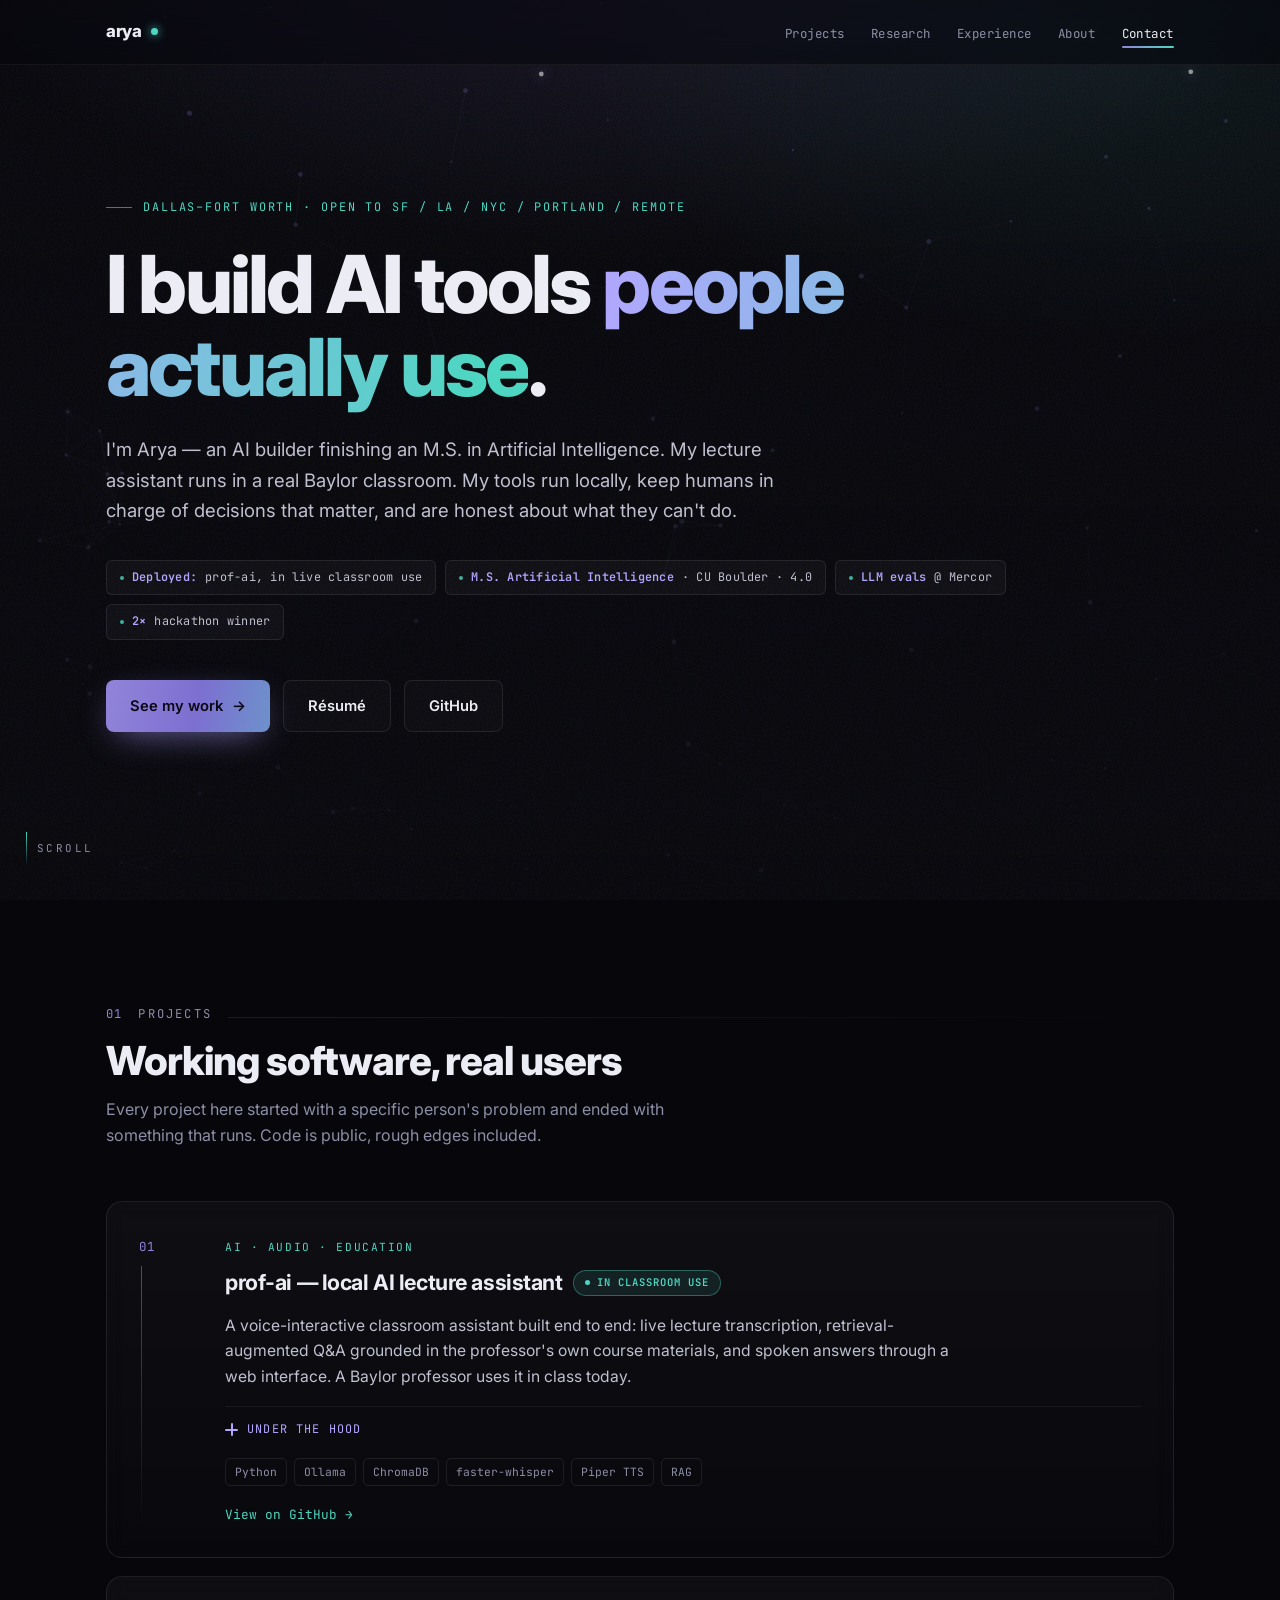
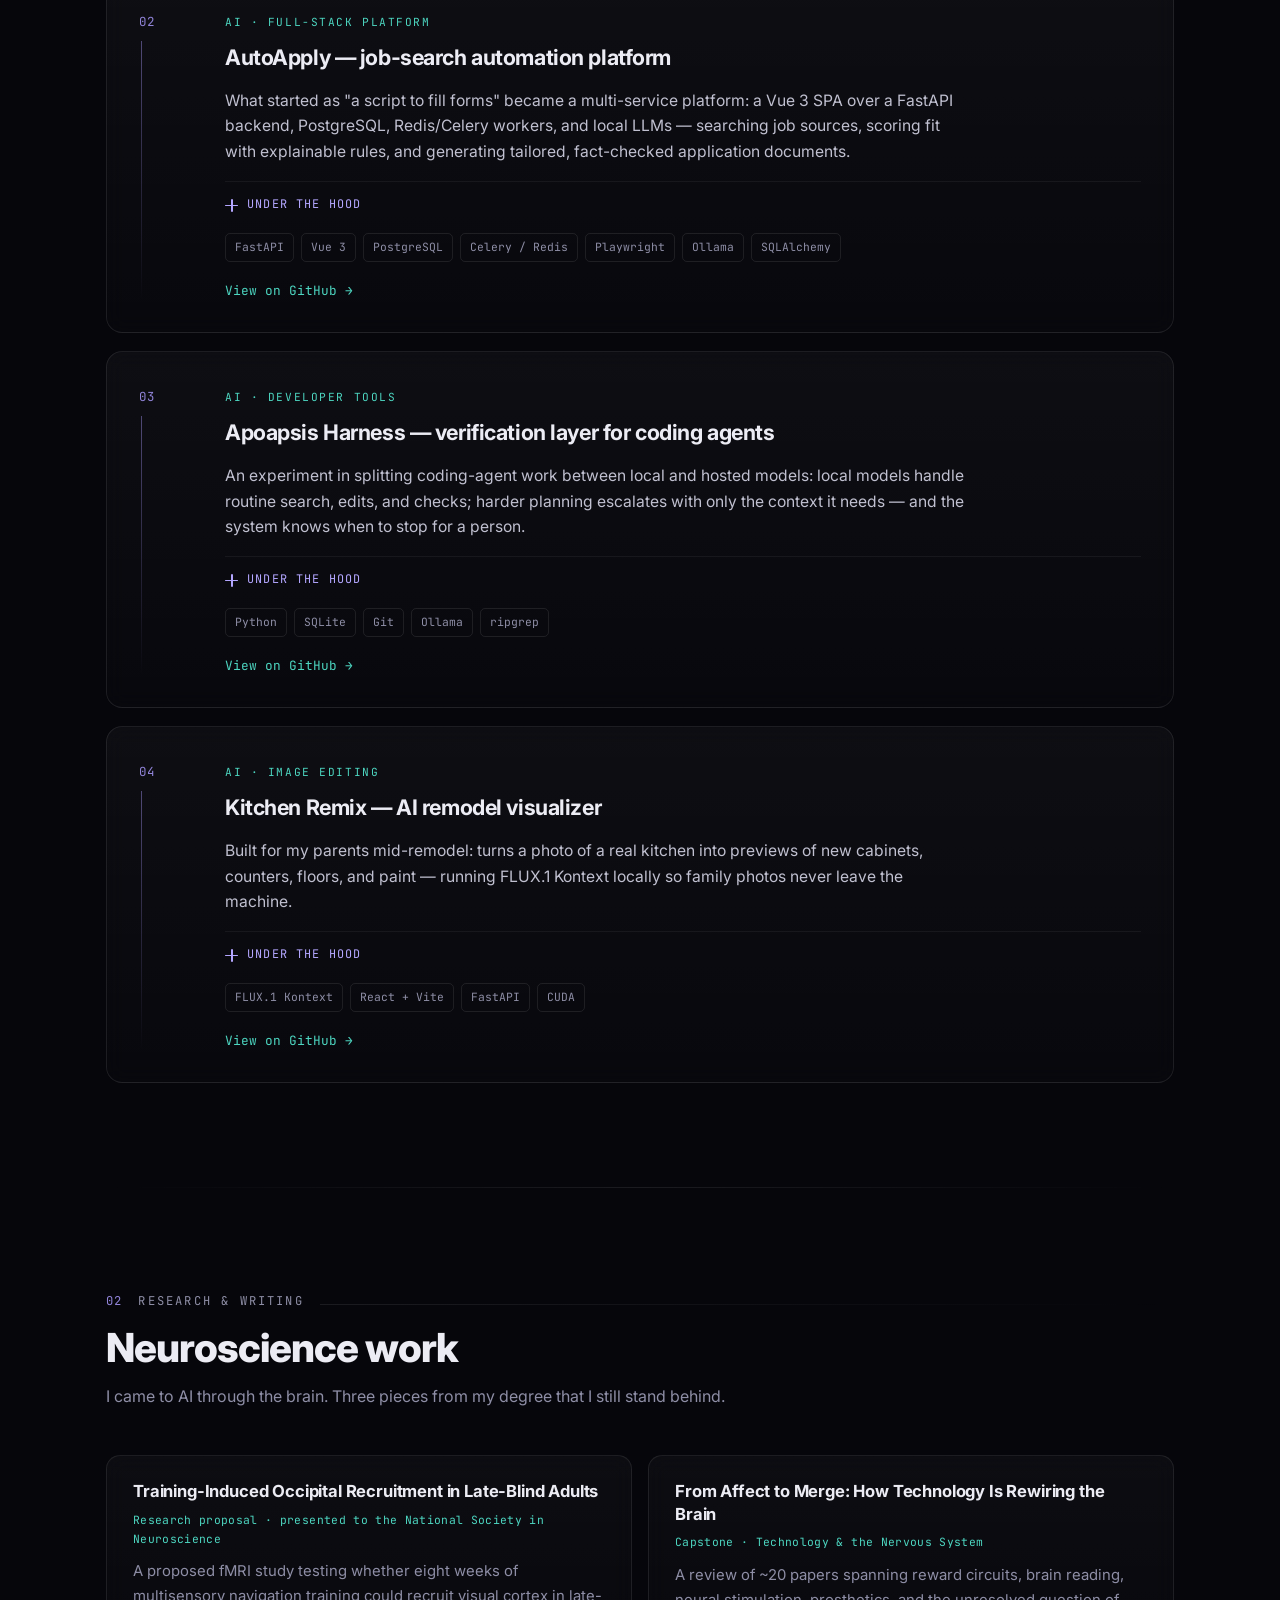
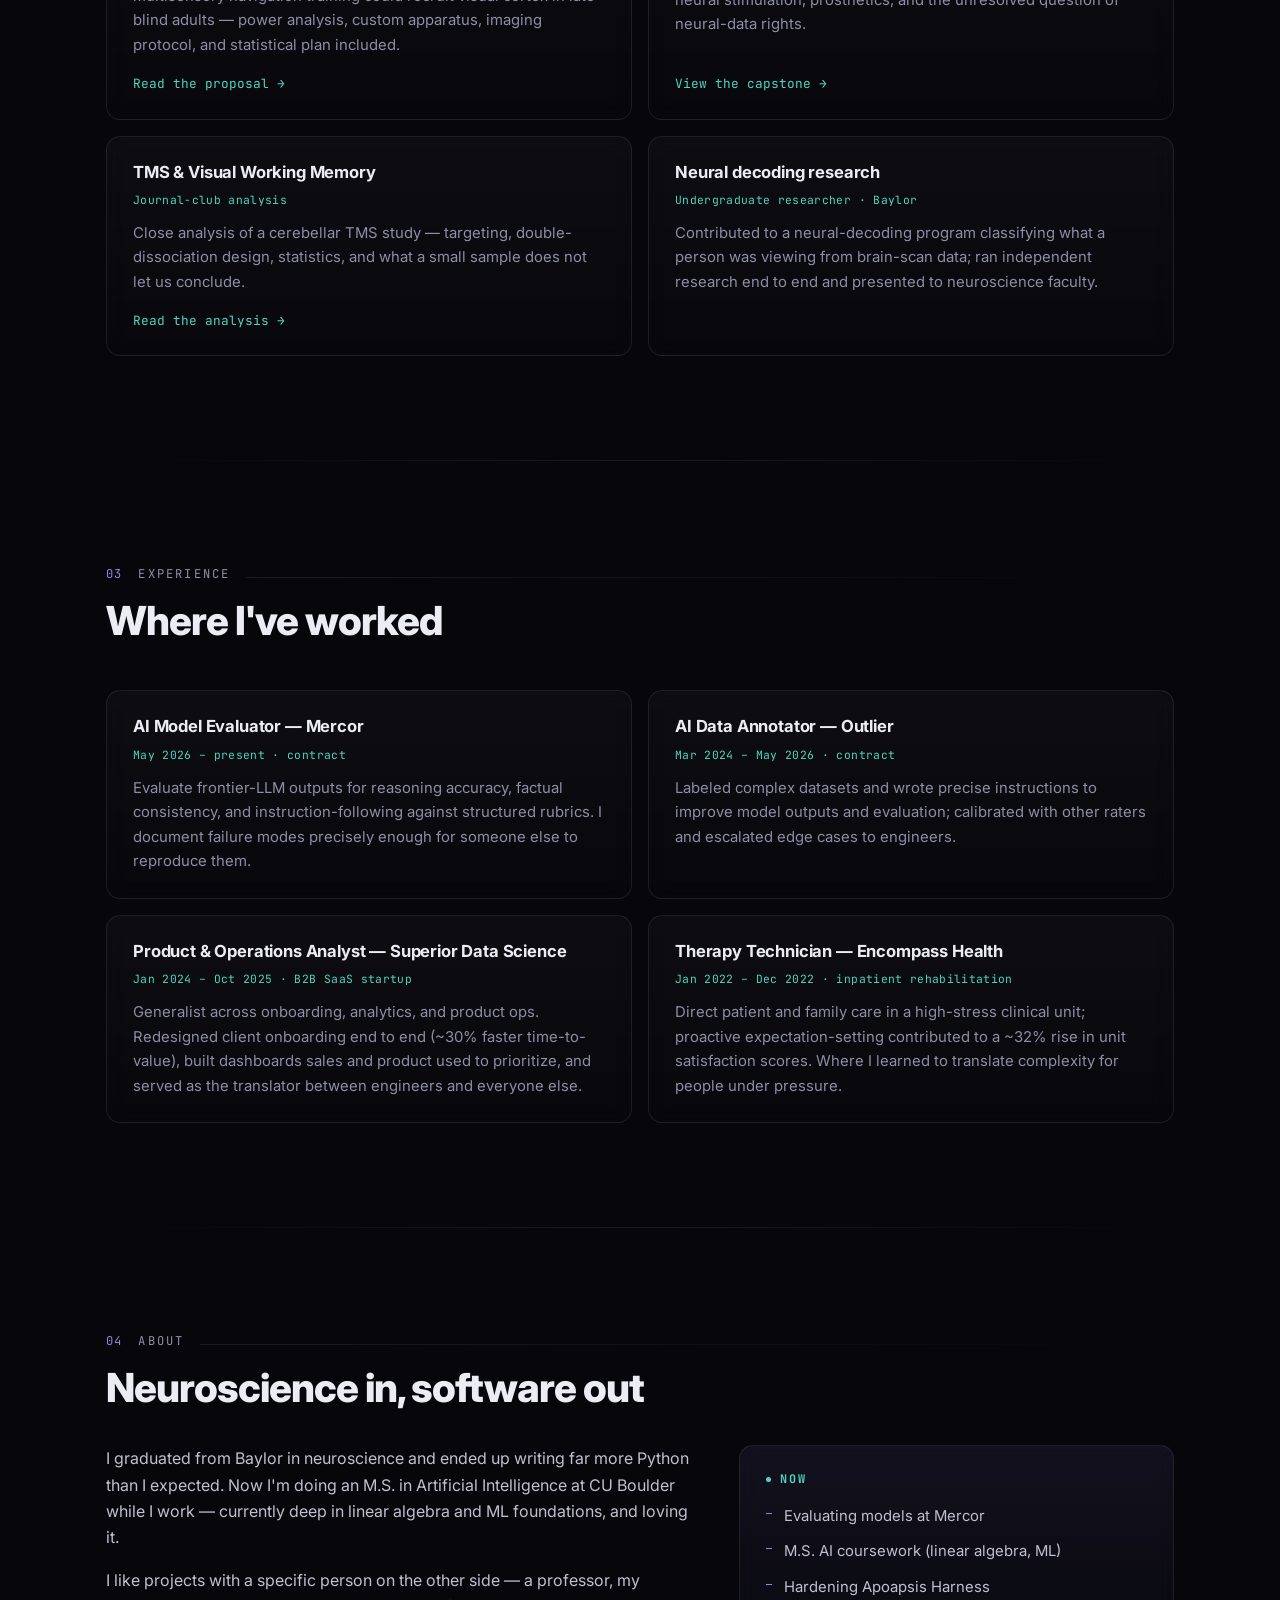
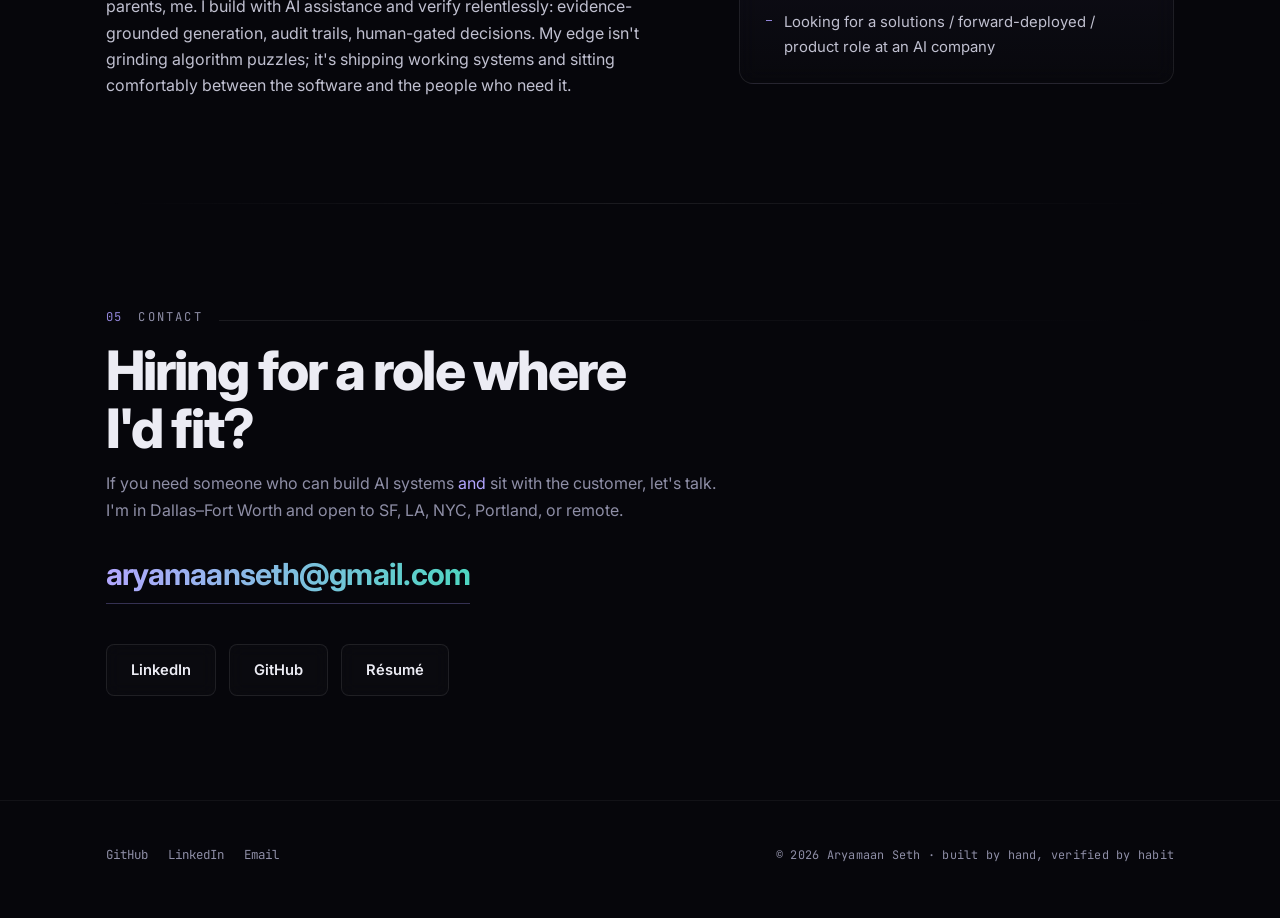
==== commit 9e9000c4: "Redesign site: restore interactive neuron canvas, rebuild visual system Bring back the cursor-reacti" ====
--- a/index.html
+++ b/index.html
@@ -22,171 +22,401 @@
 <link rel="apple-touch-icon" href="apple-touch-icon.png">
 <link rel="canonical" href="https://adrianseth1.github.io/">
 <meta name="theme-color" content="#06060b">
+
+<link rel="preconnect" href="https://fonts.googleapis.com">
+<link rel="preconnect" href="https://fonts.gstatic.com" crossorigin>
+<link href="https://fonts.googleapis.com/css2?family=Inter:wght@400;500;600;700;800;900&family=JetBrains+Mono:wght@400;500;600&display=swap" rel="stylesheet">
+
 <style>
   :root{
-    --bg:#06060b; --bg2:#0c0c14; --card:#10101a; --line:#1e1e2c;
-    --text:#e8e8f0; --muted:#9a9ab0; --accent:#6ee7d8; --accent2:#8b8bff;
-    --maxw:1060px;
-  }
+    --bg:#06060b;
+    --bg-lift:rgba(255,255,255,.028);
+    --line:rgba(255,255,255,.085);
+    --line-soft:rgba(255,255,255,.05);
+    --text:#ececf4;
+    --dim:#c0c0d0;
+    --muted:#8e8ea6;
+    --violet:#9184d9;
+    --violet-hot:#b3a6ff;
+    --teal:#4dd6c1;
+    --maxw:1120px;
+    --font:"Inter",system-ui,-apple-system,"Segoe UI",Roboto,Helvetica,Arial,sans-serif;
+    --mono:"JetBrains Mono",ui-monospace,SFMono-Regular,Menlo,monospace;
+  }
+
   *{margin:0;padding:0;box-sizing:border-box}
-  html{scroll-behavior:smooth}
-  body{background:var(--bg);color:var(--text);font-family:ui-sans-serif,system-ui,-apple-system,"Segoe UI",Roboto,Helvetica,Arial,sans-serif;line-height:1.6}
-  a{color:var(--accent);text-decoration:none}
-  a:hover{text-decoration:underline}
-  .wrap{max-width:var(--maxw);margin:0 auto;padding:0 24px}
-  /* nav */
-  nav{position:sticky;top:0;z-index:10;background:rgba(6,6,11,.85);backdrop-filter:blur(10px);border-bottom:1px solid var(--line)}
-  nav .wrap{display:flex;align-items:center;justify-content:space-between;height:60px}
-  .logo{font-weight:800;font-size:1.1rem;color:var(--text)}
-  .logo span{color:var(--accent)}
-  nav ul{display:flex;gap:22px;list-style:none}
-  nav ul a{color:var(--muted);font-size:.92rem}
-  nav ul a:hover{color:var(--text);text-decoration:none}
-  /* hero */
-  header{padding:90px 0 60px;background:radial-gradient(ellipse 70% 50% at 50% 0%,rgba(110,231,216,.07),transparent)}
-  .kicker{color:var(--accent);font-size:.9rem;letter-spacing:.12em;text-transform:uppercase;margin-bottom:14px}
-  h1{font-size:clamp(2rem,5vw,3.2rem);line-height:1.15;font-weight:800;max-width:820px}
-  h1 em{font-style:normal;color:var(--accent)}
-  .sub{color:var(--muted);font-size:1.12rem;max-width:720px;margin:20px 0 26px}
-  .chips{display:flex;flex-wrap:wrap;gap:10px;margin-bottom:30px}
-  .chip{border:1px solid var(--line);background:var(--card);border-radius:999px;padding:7px 14px;font-size:.85rem;color:var(--text)}
-  .chip b{color:var(--accent);font-weight:700}
-  .cta{display:flex;gap:14px;flex-wrap:wrap}
-  .btn{display:inline-block;padding:11px 20px;border-radius:8px;font-weight:600;font-size:.95rem}
-  .btn.primary{background:var(--accent);color:#04110e}
-  .btn.primary:hover{filter:brightness(1.1);text-decoration:none}
-  .btn.ghost{border:1px solid var(--line);color:var(--text)}
-  .btn.ghost:hover{border-color:var(--accent);text-decoration:none}
-  /* sections */
-  section{padding:70px 0;border-top:1px solid var(--line)}
-  .sec-kicker{color:var(--accent2);font-size:.85rem;letter-spacing:.12em;text-transform:uppercase;margin-bottom:8px}
-  h2{font-size:1.9rem;font-weight:800;margin-bottom:10px}
-  .lede{color:var(--muted);max-width:700px;margin-bottom:36px}
-  /* project cards */
-  .proj{background:var(--card);border:1px solid var(--line);border-radius:14px;padding:28px;margin-bottom:22px}
-  .proj:hover{border-color:#2c2c40}
-  .proj .tag{font-size:.78rem;color:var(--accent);letter-spacing:.06em;text-transform:uppercase}
-  .proj h3{font-size:1.35rem;margin:6px 0 4px}
-  .proj .status{display:inline-block;font-size:.78rem;color:#04110e;background:var(--accent);border-radius:999px;padding:2px 10px;font-weight:700;margin-left:8px;vertical-align:middle}
-  .proj p{color:var(--muted);margin:10px 0}
-  .proj .deep{color:var(--text);background:var(--bg2);border-left:3px solid var(--accent2);padding:14px 16px;border-radius:0 8px 8px 0;font-size:.95rem;margin:14px 0}
-  .stack{display:flex;flex-wrap:wrap;gap:8px;margin:12px 0 6px}
-  .stack span{font-size:.78rem;border:1px solid var(--line);border-radius:6px;padding:3px 9px;color:var(--muted)}
-  .quote{border-left:3px solid var(--accent);padding:10px 16px;color:var(--text);font-style:italic;margin:14px 0;background:var(--bg2);border-radius:0 8px 8px 0}
-  .quote small{display:block;color:var(--muted);font-style:normal;margin-top:6px}
-  /* grid lists */
-  .grid2{display:grid;grid-template-columns:1fr 1fr;gap:22px}
-  @media(max-width:760px){.grid2{grid-template-columns:1fr}}
-  .item{background:var(--card);border:1px solid var(--line);border-radius:12px;padding:22px}
-  .item h3{font-size:1.05rem;margin-bottom:4px}
-  .item .when{color:var(--accent);font-size:.82rem}
-  .item p{color:var(--muted);font-size:.93rem;margin-top:8px}
-  /* now strip */
-  .now{background:var(--bg2);border:1px solid var(--line);border-radius:14px;padding:24px 28px;margin-top:8px}
-  .now h3{color:var(--accent);font-size:1rem;margin-bottom:8px}
-  .now p{color:var(--muted)}
-  footer{padding:50px 0;border-top:1px solid var(--line);color:var(--muted);font-size:.9rem}
-  footer .links{display:flex;gap:18px;margin-bottom:14px;flex-wrap:wrap}
+  html{scroll-behavior:smooth;-webkit-text-size-adjust:100%}
+  body{
+    background:var(--bg);color:var(--text);font-family:var(--font);
+    line-height:1.65;overflow-x:hidden;-webkit-font-smoothing:antialiased;
+  }
+  ::selection{background:rgba(145,132,217,.35);color:#fff}
+  :focus-visible{outline:2px solid var(--teal);outline-offset:3px;border-radius:3px}
+  a{color:inherit;text-decoration:none}
+  img{max-width:100%}
+
+  /* ─── background layers ─────────────────────────────── */
+  #neural{position:fixed;inset:0;z-index:0;display:block}
+  .veil{
+    position:fixed;inset:0;z-index:1;pointer-events:none;
+    background:
+      radial-gradient(90% 60% at 50% -10%, rgba(145,132,217,.14), transparent 62%),
+      radial-gradient(70% 50% at 88% 8%, rgba(77,214,193,.07), transparent 60%),
+      linear-gradient(180deg, rgba(6,6,11,.30) 0%, rgba(6,6,11,.62) 45%, rgba(6,6,11,.86) 100%);
+  }
+  .grain{
+    position:fixed;inset:0;z-index:1;pointer-events:none;opacity:.22;
+    background-image:url("data:image/svg+xml,%3Csvg xmlns='http://www.w3.org/2000/svg' width='140' height='140'%3E%3Cfilter id='n'%3E%3CfeTurbulence type='fractalNoise' baseFrequency='.85' numOctaves='3'/%3E%3C/filter%3E%3Crect width='140' height='140' filter='url(%23n)' opacity='.32'/%3E%3C/svg%3E");
+  }
+  nav,main,footer,.progress{position:relative;z-index:3}
+
+  /* ─── scroll progress ───────────────────────────────── */
+  .progress{position:fixed;top:0;left:0;height:2px;width:0;z-index:60;
+    background:linear-gradient(90deg,var(--violet),var(--teal));
+    box-shadow:0 0 12px rgba(145,132,217,.7)}
+
+  /* ─── nav ───────────────────────────────────────────── */
+  nav{position:fixed;top:0;left:0;right:0;z-index:50;
+    background:rgba(6,6,11,.55);backdrop-filter:blur(16px) saturate(140%);
+    border-bottom:1px solid var(--line-soft);transition:background .3s,border-color .3s}
+  nav.stuck{background:rgba(6,6,11,.82);border-bottom-color:var(--line)}
+  .nav-in{max-width:var(--maxw);margin:0 auto;padding:0 26px;height:64px;
+    display:flex;align-items:center;justify-content:space-between;gap:20px}
+  .logo{font-weight:800;letter-spacing:-.02em;font-size:1.05rem;display:flex;align-items:center;gap:9px}
+  .logo .dot{width:7px;height:7px;border-radius:50%;background:var(--teal);
+    box-shadow:0 0 10px var(--teal);animation:breathe 3.4s ease-in-out infinite}
+  @keyframes breathe{0%,100%{opacity:1;transform:scale(1)}50%{opacity:.45;transform:scale(.78)}}
+  nav ul{display:flex;gap:26px;list-style:none}
+  nav ul a{font-family:var(--mono);font-size:.78rem;letter-spacing:.04em;color:var(--muted);
+    position:relative;padding:4px 0;transition:color .25s}
+  nav ul a:hover{color:var(--text)}
+  nav ul a.on{color:var(--text)}
+  nav ul a::after{content:"";position:absolute;left:0;right:100%;bottom:-2px;height:1.5px;border-radius:2px;
+    background:linear-gradient(90deg,var(--violet),var(--teal));transition:right .3s cubic-bezier(.2,.7,.3,1)}
+  nav ul a.on::after,nav ul a:hover::after{right:0}
+  .burger{display:none;background:none;border:0;cursor:pointer;width:40px;height:40px;padding:9px}
+  .burger span{display:block;width:20px;height:1.6px;background:var(--text);margin:4px auto;border-radius:2px;
+    transition:transform .3s,opacity .3s}
+  nav.open .burger span:nth-child(1){transform:translateY(5.6px) rotate(45deg)}
+  nav.open .burger span:nth-child(2){opacity:0}
+  nav.open .burger span:nth-child(3){transform:translateY(-5.6px) rotate(-45deg)}
+
+  /* ─── layout ────────────────────────────────────────── */
+  .wrap{max-width:var(--maxw);margin:0 auto;padding:0 26px}
+  section{padding:104px 0;position:relative}
+  section + section::before{content:"";position:absolute;top:0;left:0;right:0;height:1px;
+    background:linear-gradient(90deg,transparent 8%,var(--line) 50%,transparent 92%)}
+
+  /* ─── hero ──────────────────────────────────────────── */
+  .hero{position:relative;min-height:100vh;min-height:100svh;
+    display:flex;flex-direction:column;justify-content:center;padding:120px 0 90px}
+  .eyebrow{font-family:var(--mono);font-size:.74rem;letter-spacing:.16em;text-transform:uppercase;
+    color:var(--teal);display:flex;align-items:center;gap:11px;margin-bottom:26px}
+  .eyebrow::before{content:"";width:26px;height:1px;background:var(--teal);opacity:.6}
+  h1{font-size:clamp(2.5rem,7.2vw,5rem);line-height:1.03;font-weight:800;letter-spacing:-.035em;max-width:15ch}
+  h1 em{font-style:normal;
+    background:linear-gradient(100deg,var(--violet-hot) 0%,var(--teal) 92%);
+    -webkit-background-clip:text;background-clip:text;color:transparent}
+  .sub{margin-top:26px;max-width:58ch;color:var(--dim);font-size:clamp(1rem,1.5vw,1.16rem)}
+  .readouts{display:flex;flex-wrap:wrap;gap:9px;margin-top:34px}
+  .readout{font-family:var(--mono);font-size:.74rem;letter-spacing:.02em;color:var(--dim);
+    border:1px solid var(--line);background:rgba(255,255,255,.03);backdrop-filter:blur(8px);
+    border-radius:6px;padding:7px 13px;display:flex;align-items:center;gap:8px;transition:border-color .3s,transform .3s}
+  .readout:hover{border-color:rgba(145,132,217,.5);transform:translateY(-2px)}
+  .readout b{color:var(--violet-hot);font-weight:600}
+  .readout::before{content:"";width:4px;height:4px;border-radius:50%;background:var(--teal);flex:none;opacity:.8}
+  .cta{display:flex;gap:13px;flex-wrap:wrap;margin-top:40px}
+  .btn{font-size:.92rem;font-weight:600;padding:13px 24px;border-radius:8px;
+    transition:transform .28s cubic-bezier(.2,.7,.3,1),box-shadow .28s,border-color .28s,background .28s;
+    display:inline-flex;align-items:center;gap:9px}
+  .btn.primary{background:linear-gradient(100deg,var(--violet) 0%,#7d6fd0 55%,var(--teal) 190%);color:#0a0813;
+    box-shadow:0 10px 34px -12px rgba(145,132,217,.85)}
+  .btn.primary:hover{transform:translateY(-3px);box-shadow:0 18px 44px -12px rgba(145,132,217,1)}
+  .btn.ghost{border:1px solid var(--line);color:var(--text);background:rgba(255,255,255,.02);backdrop-filter:blur(8px)}
+  .btn.ghost:hover{transform:translateY(-3px);border-color:rgba(145,132,217,.55);background:rgba(145,132,217,.09)}
+  .btn .arw{transition:transform .28s}
+  .btn:hover .arw{transform:translateX(3px)}
+  .hint{position:absolute;bottom:34px;left:26px;font-family:var(--mono);font-size:.68rem;
+    letter-spacing:.22em;text-transform:uppercase;color:var(--muted);display:flex;align-items:center;gap:10px}
+  .hint i{display:block;width:1px;height:34px;background:linear-gradient(180deg,var(--teal),transparent);
+    animation:drip 2.4s ease-in-out infinite}
+  @keyframes drip{0%,100%{opacity:.25;transform:scaleY(.5);transform-origin:top}50%{opacity:1;transform:scaleY(1)}}
+  .fade{opacity:0;animation:rise .85s cubic-bezier(.2,.7,.3,1) forwards}
+  @keyframes rise{from{opacity:0;transform:translateY(24px)}to{opacity:1;transform:none}}
+
+  /* ─── section headers ───────────────────────────────── */
+  .shead{display:flex;align-items:baseline;gap:16px;margin-bottom:14px}
+  .snum{font-family:var(--mono);font-size:.76rem;color:var(--violet);letter-spacing:.1em}
+  .slabel{font-family:var(--mono);font-size:.76rem;letter-spacing:.18em;text-transform:uppercase;color:var(--muted)}
+  .srule{flex:1;height:1px;background:linear-gradient(90deg,var(--line),transparent)}
+  h2{font-size:clamp(1.75rem,3.6vw,2.5rem);font-weight:800;letter-spacing:-.025em;line-height:1.15}
+  .lede{color:var(--muted);max-width:62ch;margin-top:12px;font-size:1rem}
+
+  /* ─── project slabs ─────────────────────────────────── */
+  .projects{margin-top:52px;display:flex;flex-direction:column;gap:18px}
+  .proj{position:relative;overflow:hidden;border:1px solid var(--line);border-radius:16px;
+    background:linear-gradient(180deg,rgba(255,255,255,.035),rgba(255,255,255,.012));
+    backdrop-filter:blur(10px);padding:30px 32px;display:grid;grid-template-columns:64px 1fr;gap:6px 22px;
+    transition:transform .4s cubic-bezier(.2,.7,.3,1),border-color .4s,box-shadow .4s}
+  .proj::before{content:"";position:absolute;inset:0;pointer-events:none;opacity:0;transition:opacity .4s;
+    background:radial-gradient(460px circle at var(--mx,50%) var(--my,50%),rgba(145,132,217,.16),transparent 62%)}
+  .proj:hover::before{opacity:1}
+  .proj:hover{transform:translateY(-4px);border-color:rgba(145,132,217,.42);
+    box-shadow:0 22px 60px -30px rgba(145,132,217,.75)}
+  .proj .idx{font-family:var(--mono);font-size:.78rem;color:var(--violet);
+    padding-top:5px;letter-spacing:.06em;position:relative}
+  .proj .idx::after{content:"";position:absolute;left:2px;top:34px;bottom:2px;width:1px;
+    background:linear-gradient(180deg,rgba(145,132,217,.5),transparent)}
+  .ptag{font-family:var(--mono);font-size:.7rem;letter-spacing:.14em;text-transform:uppercase;color:var(--teal)}
+  .proj h3{font-size:1.34rem;font-weight:700;letter-spacing:-.02em;margin:7px 0 0;
+    display:flex;align-items:center;flex-wrap:wrap;gap:10px}
+  .live{font-family:var(--mono);font-size:.66rem;letter-spacing:.1em;text-transform:uppercase;font-weight:600;
+    color:var(--teal);border:1px solid rgba(77,214,193,.38);background:rgba(77,214,193,.1);
+    border-radius:999px;padding:3px 11px;display:inline-flex;align-items:center;gap:7px}
+  .live::before{content:"";width:5px;height:5px;border-radius:50%;background:var(--teal);
+    box-shadow:0 0 0 0 rgba(77,214,193,.7);animation:ping 2s cubic-bezier(.2,.7,.3,1) infinite}
+  @keyframes ping{0%{box-shadow:0 0 0 0 rgba(77,214,193,.6)}70%{box-shadow:0 0 0 7px rgba(77,214,193,0)}100%{box-shadow:0 0 0 0 rgba(77,214,193,0)}}
+  .proj p{color:var(--dim);margin-top:12px;font-size:.98rem;max-width:74ch}
+  .deep{margin-top:16px;border-top:1px solid var(--line-soft)}
+  .deep summary{cursor:pointer;list-style:none;font-family:var(--mono);font-size:.74rem;letter-spacing:.1em;
+    text-transform:uppercase;color:var(--violet-hot);padding:13px 0 0;display:flex;align-items:center;gap:9px;
+    transition:color .25s}
+  .deep summary::-webkit-details-marker{display:none}
+  .deep summary:hover{color:var(--teal)}
+  .deep summary .pm{width:13px;height:13px;position:relative;flex:none}
+  .deep summary .pm::before,.deep summary .pm::after{content:"";position:absolute;background:currentColor;
+    border-radius:2px;transition:transform .3s cubic-bezier(.2,.7,.3,1)}
+  .deep summary .pm::before{left:0;right:0;top:6px;height:1.5px}
+  .deep summary .pm::after{top:0;bottom:0;left:6px;width:1.5px}
+  .deep[open] summary .pm::after{transform:rotate(90deg)}
+  .deep .body{color:var(--muted);font-size:.94rem;padding:12px 0 4px;max-width:76ch;
+    border-left:2px solid rgba(145,132,217,.35);padding-left:16px;margin-top:10px;
+    animation:unfold .4s ease}
+  @keyframes unfold{from{opacity:0;transform:translateY(-6px)}to{opacity:1;transform:none}}
+  .stack{display:flex;flex-wrap:wrap;gap:7px;margin-top:18px}
+  .stack span{font-family:var(--mono);font-size:.71rem;color:var(--muted);border:1px solid var(--line);
+    border-radius:5px;padding:4px 9px;transition:color .25s,border-color .25s}
+  .proj:hover .stack span{color:var(--dim);border-color:rgba(255,255,255,.14)}
+  .repo{margin-top:18px;font-family:var(--mono);font-size:.8rem;color:var(--teal);
+    display:inline-flex;align-items:center;gap:8px;transition:gap .25s}
+  .repo:hover{gap:12px}
+
+  /* ─── item grid ─────────────────────────────────────── */
+  .grid2{display:grid;grid-template-columns:1fr 1fr;gap:16px;margin-top:46px}
+  .item{position:relative;overflow:hidden;border:1px solid var(--line);border-radius:14px;padding:24px 26px;
+    background:linear-gradient(180deg,rgba(255,255,255,.03),rgba(255,255,255,.008));backdrop-filter:blur(10px);
+    display:flex;flex-direction:column;transition:transform .35s cubic-bezier(.2,.7,.3,1),border-color .35s}
+  .item::before{content:"";position:absolute;inset:0;pointer-events:none;opacity:0;transition:opacity .35s;
+    background:radial-gradient(340px circle at var(--mx,50%) var(--my,50%),rgba(145,132,217,.14),transparent 62%)}
+  .item:hover::before{opacity:1}
+  .item:hover{transform:translateY(-4px);border-color:rgba(145,132,217,.4)}
+  .item h3{font-size:1.04rem;font-weight:700;letter-spacing:-.01em;line-height:1.35}
+  .when{font-family:var(--mono);font-size:.71rem;color:var(--teal);letter-spacing:.03em;margin-top:8px;display:block}
+  .item p{color:var(--muted);font-size:.93rem;margin-top:11px}
+  .item .repo{margin-top:auto;padding-top:16px}
+
+  /* ─── about / now ───────────────────────────────────── */
+  .about-grid{display:grid;grid-template-columns:1.15fr .85fr;gap:44px;margin-top:34px;align-items:start}
+  .about-grid p{color:var(--dim);font-size:1rem}
+  .about-grid p + p{margin-top:16px}
+  .now{border:1px solid var(--line);border-radius:14px;padding:24px 26px;
+    background:linear-gradient(180deg,rgba(145,132,217,.09),rgba(255,255,255,.01));backdrop-filter:blur(10px);
+    position:sticky;top:96px}
+  .now h3{font-family:var(--mono);font-size:.74rem;letter-spacing:.18em;text-transform:uppercase;
+    color:var(--teal);display:flex;align-items:center;gap:9px;margin-bottom:14px}
+  .now h3::before{content:"";width:5px;height:5px;border-radius:50%;background:var(--teal);
+    box-shadow:0 0 0 0 rgba(77,214,193,.7);animation:ping 2s cubic-bezier(.2,.7,.3,1) infinite}
+  .now ul{list-style:none;display:flex;flex-direction:column;gap:11px}
+  .now li{color:var(--dim);font-size:.93rem;padding-left:18px;position:relative}
+  .now li::before{content:"";position:absolute;left:0;top:.62em;width:6px;height:1px;background:var(--violet)}
+
+  /* ─── contact ───────────────────────────────────────── */
+  .contact-h{font-size:clamp(2rem,5.2vw,3.4rem);font-weight:800;letter-spacing:-.035em;line-height:1.08;max-width:16ch}
+  .mail{display:inline-block;margin-top:26px;font-size:clamp(1.1rem,2.8vw,1.9rem);font-weight:700;
+    letter-spacing:-.025em;background:linear-gradient(100deg,var(--violet-hot),var(--teal));
+    -webkit-background-clip:text;background-clip:text;color:transparent;
+    border-bottom:1px solid rgba(145,132,217,.35);padding-bottom:4px;transition:border-color .3s}
+  .mail:hover{border-color:var(--teal)}
+
+  /* ─── footer ────────────────────────────────────────── */
+  footer{padding:44px 0 52px;border-top:1px solid var(--line-soft);color:var(--muted);font-size:.86rem}
+  .foot-in{display:flex;justify-content:space-between;align-items:center;gap:20px;flex-wrap:wrap}
+  .foot-links{display:flex;gap:20px;font-family:var(--mono);font-size:.78rem}
+  .foot-links a{transition:color .25s}
+  .foot-links a:hover{color:var(--teal)}
+  .sig{font-family:var(--mono);font-size:.74rem;letter-spacing:.02em}
+
+  /* ─── reveal ────────────────────────────────────────── */
+  .rv{opacity:0;transform:translateY(28px);transition:opacity .8s cubic-bezier(.2,.7,.3,1),transform .8s cubic-bezier(.2,.7,.3,1)}
+  .rv.in{opacity:1;transform:none}
+
+  /* ─── responsive ────────────────────────────────────── */
+  @media(max-width:900px){
+    .about-grid{grid-template-columns:1fr;gap:26px}
+    .now{position:static}
+  }
+  @media(max-width:760px){
+    .grid2{grid-template-columns:1fr}
+    section{padding:76px 0}
+    .proj{grid-template-columns:1fr;padding:26px 22px;gap:0}
+    .proj .idx{grid-row:auto;padding-top:0;margin-bottom:10px}
+    .proj .idx::after{display:none}
+    .burger{display:block}
+    nav ul{position:absolute;top:64px;left:0;right:0;flex-direction:column;gap:0;
+      background:rgba(6,6,11,.96);backdrop-filter:blur(18px);border-bottom:1px solid var(--line);
+      max-height:0;overflow:hidden;transition:max-height .35s cubic-bezier(.2,.7,.3,1)}
+    nav.open ul{max-height:300px}
+    nav ul li{border-top:1px solid var(--line-soft)}
+    nav ul a{display:block;padding:15px 26px;font-size:.85rem}
+    nav ul a::after{display:none}
+    .hint{display:none}
+  }
+  @media(prefers-reduced-motion:reduce){
+    *,*::before,*::after{animation:none!important;transition:none!important;scroll-behavior:auto!important}
+    .rv,.fade{opacity:1;transform:none}
+    #neural{display:none}
+  }
 </style>
 </head>
 <body>
 
-<nav><div class="wrap">
-  <div class="logo">arya<span>.</span></div>
-  <ul>
-    <li><a href="#projects">Projects</a></li>
-    <li><a href="#research">Research</a></li>
-    <li><a href="#experience">Experience</a></li>
-    <li><a href="#about">About</a></li>
-    <li><a href="#contact">Contact</a></li>
-  </ul>
-</div></nav>
-
-<header><div class="wrap">
-  <div class="kicker">Dallas–Fort Worth · open to SF / LA / NYC / Portland / remote</div>
-  <h1>I build AI tools <em>people actually use</em>.</h1>
-  <p class="sub">I'm Arya — an AI builder finishing an M.S. in Artificial Intelligence. My lecture assistant runs in a real Baylor classroom. My tools run locally, keep humans in charge of decisions that matter, and are honest about what they can't do.</p>
-  <div class="chips">
-    <div class="chip"><b>Deployed:</b> prof-ai, in live classroom use</div>
-    <div class="chip"><b>M.S. Artificial Intelligence</b> · CU Boulder · 4.0</div>
-    <div class="chip"><b>LLM evals</b> @ Mercor</div>
-    <div class="chip"><b>2×</b> hackathon winner</div>
-  </div>
-  <div class="cta">
-    <a class="btn primary" href="#projects">See my work</a>
+<div class="progress" id="prog"></div>
+<canvas id="neural" aria-hidden="true"></canvas>
+<div class="veil" aria-hidden="true"></div>
+<div class="grain" aria-hidden="true"></div>
+
+<nav id="nav">
+  <div class="nav-in">
+    <a href="#top" class="logo">arya<span class="dot"></span></a>
+    <ul id="menu">
+      <li><a href="#projects">Projects</a></li>
+      <li><a href="#research">Research</a></li>
+      <li><a href="#experience">Experience</a></li>
+      <li><a href="#about">About</a></li>
+      <li><a href="#contact">Contact</a></li>
+    </ul>
+    <button class="burger" id="burger" aria-label="Menu" aria-expanded="false">
+      <span></span><span></span><span></span>
+    </button>
+  </div>
+</nav>
+
+<main id="top">
+
+<header class="hero"><div class="wrap">
+  <div class="eyebrow fade" style="animation-delay:.05s">Dallas–Fort Worth · open to SF / LA / NYC / Portland / remote</div>
+  <h1 class="fade" style="animation-delay:.16s">I build AI tools <em>people actually use</em>.</h1>
+  <p class="sub fade" style="animation-delay:.3s">I'm Arya — an AI builder finishing an M.S. in Artificial Intelligence. My lecture assistant runs in a real Baylor classroom. My tools run locally, keep humans in charge of decisions that matter, and are honest about what they can't do.</p>
+  <div class="readouts fade" style="animation-delay:.42s">
+    <div class="readout"><b>Deployed:</b> prof-ai, in live classroom use</div>
+    <div class="readout"><b>M.S. Artificial Intelligence</b> · CU Boulder · 4.0</div>
+    <div class="readout"><b>LLM evals</b> @ Mercor</div>
+    <div class="readout"><b>2×</b> hackathon winner</div>
+  </div>
+  <div class="cta fade" style="animation-delay:.54s">
+    <a class="btn primary" href="#projects">See my work <span class="arw">→</span></a>
     <a class="btn ghost" href="docs/Aryamaan-Seth-Resume.pdf">Résumé</a>
     <a class="btn ghost" href="https://github.com/AdrianSeth1">GitHub</a>
   </div>
+  <div class="hint fade" style="animation-delay:.8s"><i></i>Scroll</div>
 </div></header>
 
 <section id="projects"><div class="wrap">
-  <div class="sec-kicker">Projects</div>
-  <h2>Working software, real users</h2>
-  <p class="lede">Every project here started with a specific person's problem and ended with something that runs. Code is public, rough edges included.</p>
-
-  <div class="proj">
-    <span class="tag">AI · Audio · Education</span>
-    <h3>prof-ai — local AI lecture assistant <span class="status">in classroom use</span></h3>
-    <p>A voice-interactive classroom assistant built end to end: live lecture transcription, retrieval-augmented Q&amp;A grounded in the professor's own course materials, and spoken answers through a web interface. A Baylor professor uses it in class today.</p>
-    <div class="deep">Everything — transcription, retrieval, language model, speech synthesis — runs on one local machine. Zero per-query cost and no student or course data leaving the room is what made adoption possible with no budget and no procurement process. I scoped it sitting next to the professor: a lecture / question / processing state machine, multi-turn conversation mode, and iteration driven by what actually happened in class.</div>
-    <!-- TODO: paste professor quote here once received:
-    <div class="quote">"…" <small>— Professor X, Baylor University</small></div> -->
-    <div class="stack"><span>Python</span><span>Ollama</span><span>ChromaDB</span><span>faster-whisper</span><span>Piper TTS</span><span>RAG</span></div>
-    <a href="https://github.com/AdrianSeth1/prof-ai">View on GitHub →</a>
-  </div>
-
-  <div class="proj">
-    <span class="tag">AI · Full-stack platform</span>
-    <h3>AutoApply — job-search automation platform</h3>
-    <p>What started as "a script to fill forms" became a multi-service platform: a Vue 3 SPA over a FastAPI backend, PostgreSQL, Redis/Celery workers, and local LLMs — searching job sources, scoring fit with explainable rules, and generating tailored, fact-checked application documents.</p>
-    <div class="deep">The interesting engineering is in the guardrails: document generation is evidence-grounded (bullets come from a verified pool with fact-drift validation, so the LLM can't invent achievements), every submission is gated behind a human review queue, and scoring produces an explainable breakdown instead of a black-box number. Caching, deduplication across job sources, and a version ledger keep a 1,000+ document pipeline auditable.</div>
-    <div class="stack"><span>FastAPI</span><span>Vue 3</span><span>PostgreSQL</span><span>Celery / Redis</span><span>Playwright</span><span>Ollama</span><span>SQLAlchemy</span></div>
-    <a href="https://github.com/AdrianSeth1/auto-apply">View on GitHub →</a>
-  </div>
-
-  <div class="proj">
-    <span class="tag">AI · Developer tools</span>
-    <h3>Apoapsis Harness — verification layer for coding agents</h3>
-    <p>An experiment in splitting coding-agent work between local and hosted models: local models handle routine search, edits, and checks; harder planning escalates with only the context it needs — and the system knows when to stop for a person.</p>
-    <div class="deep">Task state, git worktrees, context retrieval, and a full audit trail live in SQLite + Git, so agent work happens in a bounded sandbox where it can't damage the main tree. In my testing it matches or beats an unharnessed local model while staying cheaper than sending everything to a frontier model — a concrete way to test routing ideas instead of arguing about them in the abstract.</div>
-    <div class="stack"><span>Python</span><span>SQLite</span><span>Git</span><span>Ollama</span><span>ripgrep</span></div>
-    <a href="https://github.com/AdrianSeth1/Apoapsis-Harness-">View on GitHub →</a>
-  </div>
-
-  <div class="proj">
-    <span class="tag">AI · Image editing</span>
-    <h3>Kitchen Remix — AI remodel visualizer</h3>
-    <p>Built for my parents mid-remodel: turns a photo of a real kitchen into previews of new cabinets, counters, floors, and paint — running FLUX.1 Kontext locally so family photos never leave the machine.</p>
-    <div class="deep">The model is good at changing finishes and much less trustworthy at inventing geometry, so the UI labels every render by reliability tier instead of presenting all output with equal confidence. Knowing where a model is guessing is half the product.</div>
-    <div class="stack"><span>FLUX.1 Kontext</span><span>React + Vite</span><span>FastAPI</span><span>CUDA</span></div>
-    <a href="https://github.com/AdrianSeth1/Kitchen-remix">View on GitHub →</a>
+  <div class="shead rv"><span class="snum">01</span><span class="slabel">Projects</span><span class="srule"></span></div>
+  <h2 class="rv">Working software, real users</h2>
+  <p class="lede rv">Every project here started with a specific person's problem and ended with something that runs. Code is public, rough edges included.</p>
+
+  <div class="projects">
+
+    <article class="proj rv">
+      <div class="idx">01</div>
+      <div>
+        <span class="ptag">AI · Audio · Education</span>
+        <h3>prof-ai — local AI lecture assistant <span class="live">in classroom use</span></h3>
+        <p>A voice-interactive classroom assistant built end to end: live lecture transcription, retrieval-augmented Q&amp;A grounded in the professor's own course materials, and spoken answers through a web interface. A Baylor professor uses it in class today.</p>
+        <details class="deep">
+          <summary><span class="pm"></span>Under the hood</summary>
+          <div class="body">Everything — transcription, retrieval, language model, speech synthesis — runs on one local machine. Zero per-query cost and no student or course data leaving the room is what made adoption possible with no budget and no procurement process. I scoped it sitting next to the professor: a lecture / question / processing state machine, multi-turn conversation mode, and iteration driven by what actually happened in class.</div>
+        </details>
+        <!-- TODO: paste professor quote here once received:
+        <div class="quote">"…" <small>— Professor X, Baylor University</small></div> -->
+        <div class="stack"><span>Python</span><span>Ollama</span><span>ChromaDB</span><span>faster-whisper</span><span>Piper TTS</span><span>RAG</span></div>
+        <a class="repo" href="https://github.com/AdrianSeth1/prof-ai">View on GitHub <span class="arw">→</span></a>
+      </div>
+    </article>
+
+    <article class="proj rv">
+      <div class="idx">02</div>
+      <div>
+        <span class="ptag">AI · Full-stack platform</span>
+        <h3>AutoApply — job-search automation platform</h3>
+        <p>What started as "a script to fill forms" became a multi-service platform: a Vue 3 SPA over a FastAPI backend, PostgreSQL, Redis/Celery workers, and local LLMs — searching job sources, scoring fit with explainable rules, and generating tailored, fact-checked application documents.</p>
+        <details class="deep">
+          <summary><span class="pm"></span>Under the hood</summary>
+          <div class="body">The interesting engineering is in the guardrails: document generation is evidence-grounded (bullets come from a verified pool with fact-drift validation, so the LLM can't invent achievements), every submission is gated behind a human review queue, and scoring produces an explainable breakdown instead of a black-box number. Caching, deduplication across job sources, and a version ledger keep a 1,000+ document pipeline auditable.</div>
+        </details>
+        <div class="stack"><span>FastAPI</span><span>Vue 3</span><span>PostgreSQL</span><span>Celery / Redis</span><span>Playwright</span><span>Ollama</span><span>SQLAlchemy</span></div>
+        <a class="repo" href="https://github.com/AdrianSeth1/auto-apply">View on GitHub <span class="arw">→</span></a>
+      </div>
+    </article>
+
+    <article class="proj rv">
+      <div class="idx">03</div>
+      <div>
+        <span class="ptag">AI · Developer tools</span>
+        <h3>Apoapsis Harness — verification layer for coding agents</h3>
+        <p>An experiment in splitting coding-agent work between local and hosted models: local models handle routine search, edits, and checks; harder planning escalates with only the context it needs — and the system knows when to stop for a person.</p>
+        <details class="deep">
+          <summary><span class="pm"></span>Under the hood</summary>
+          <div class="body">Task state, git worktrees, context retrieval, and a full audit trail live in SQLite + Git, so agent work happens in a bounded sandbox where it can't damage the main tree. In my testing it matches or beats an unharnessed local model while staying cheaper than sending everything to a frontier model — a concrete way to test routing ideas instead of arguing about them in the abstract.</div>
+        </details>
+        <div class="stack"><span>Python</span><span>SQLite</span><span>Git</span><span>Ollama</span><span>ripgrep</span></div>
+        <a class="repo" href="https://github.com/AdrianSeth1/apoapsis-harness">View on GitHub <span class="arw">→</span></a>
+      </div>
+    </article>
+
+    <article class="proj rv">
+      <div class="idx">04</div>
+      <div>
+        <span class="ptag">AI · Image editing</span>
+        <h3>Kitchen Remix — AI remodel visualizer</h3>
+        <p>Built for my parents mid-remodel: turns a photo of a real kitchen into previews of new cabinets, counters, floors, and paint — running FLUX.1 Kontext locally so family photos never leave the machine.</p>
+        <details class="deep">
+          <summary><span class="pm"></span>Under the hood</summary>
+          <div class="body">The model is good at changing finishes and much less trustworthy at inventing geometry, so the UI labels every render by reliability tier instead of presenting all output with equal confidence. Knowing where a model is guessing is half the product.</div>
+        </details>
+        <div class="stack"><span>FLUX.1 Kontext</span><span>React + Vite</span><span>FastAPI</span><span>CUDA</span></div>
+        <a class="repo" href="https://github.com/AdrianSeth1/Kitchen-remix">View on GitHub <span class="arw">→</span></a>
+      </div>
+    </article>
+
   </div>
 </div></section>
 
 <section id="research"><div class="wrap">
-  <div class="sec-kicker">Research &amp; writing</div>
-  <h2>Neuroscience work</h2>
-  <p class="lede">I came to AI through the brain. Three pieces from my degree that I still stand behind.</p>
+  <div class="shead rv"><span class="snum">02</span><span class="slabel">Research &amp; writing</span><span class="srule"></span></div>
+  <h2 class="rv">Neuroscience work</h2>
+  <p class="lede rv">I came to AI through the brain. Three pieces from my degree that I still stand behind.</p>
   <div class="grid2">
-    <div class="item">
+    <div class="item rv">
       <h3>Training-Induced Occipital Recruitment in Late-Blind Adults</h3>
       <span class="when">Research proposal · presented to the National Society in Neuroscience</span>
       <p>A proposed fMRI study testing whether eight weeks of multisensory navigation training could recruit visual cortex in late-blind adults — power analysis, custom apparatus, imaging protocol, and statistical plan included.</p>
-      <a href="docs/late-blind-plasticity-proposal.pdf">Read the proposal →</a>
-    </div>
-    <div class="item">
+      <a class="repo" href="docs/late-blind-plasticity-proposal.pdf">Read the proposal <span class="arw">→</span></a>
+    </div>
+    <div class="item rv">
       <h3>From Affect to Merge: How Technology Is Rewiring the Brain</h3>
       <span class="when">Capstone · Technology &amp; the Nervous System</span>
       <p>A review of ~20 papers spanning reward circuits, brain reading, neural stimulation, prosthetics, and the unresolved question of neural-data rights.</p>
-      <a href="docs/technology-and-the-nervous-system.pdf">View the capstone →</a>
-    </div>
-    <div class="item">
+      <a class="repo" href="docs/technology-and-the-nervous-system.pdf">View the capstone <span class="arw">→</span></a>
+    </div>
+    <div class="item rv">
       <h3>TMS &amp; Visual Working Memory</h3>
       <span class="when">Journal-club analysis</span>
       <p>Close analysis of a cerebellar TMS study — targeting, double-dissociation design, statistics, and what a small sample does not let us conclude.</p>
-      <a href="docs/tms-visual-working-memory.pdf">Read the analysis →</a>
-    </div>
-    <div class="item">
+      <a class="repo" href="docs/tms-visual-working-memory.pdf">Read the analysis <span class="arw">→</span></a>
+    </div>
+    <div class="item rv">
       <h3>Neural decoding research</h3>
       <span class="when">Undergraduate researcher · Baylor</span>
       <p>Contributed to a neural-decoding program classifying what a person was viewing from brain-scan data; ran independent research end to end and presented to neuroscience faculty.</p>
@@ -195,25 +425,25 @@
 </div></section>
 
 <section id="experience"><div class="wrap">
-  <div class="sec-kicker">Experience</div>
-  <h2>Where I've worked</h2>
+  <div class="shead rv"><span class="snum">03</span><span class="slabel">Experience</span><span class="srule"></span></div>
+  <h2 class="rv">Where I've worked</h2>
   <div class="grid2">
-    <div class="item">
+    <div class="item rv">
       <h3>AI Model Evaluator — Mercor</h3>
       <span class="when">May 2026 – present · contract</span>
       <p>Evaluate frontier-LLM outputs for reasoning accuracy, factual consistency, and instruction-following against structured rubrics. I document failure modes precisely enough for someone else to reproduce them.</p>
     </div>
-    <div class="item">
+    <div class="item rv">
       <h3>AI Data Annotator — Outlier</h3>
       <span class="when">Mar 2024 – May 2026 · contract</span>
       <p>Labeled complex datasets and wrote precise instructions to improve model outputs and evaluation; calibrated with other raters and escalated edge cases to engineers.</p>
     </div>
-    <div class="item">
+    <div class="item rv">
       <h3>Product &amp; Operations Analyst — Superior Data Science</h3>
       <span class="when">Jan 2024 – Oct 2025 · B2B SaaS startup</span>
       <p>Generalist across onboarding, analytics, and product ops. Redesigned client onboarding end to end (~30% faster time-to-value), built dashboards sales and product used to prioritize, and served as the translator between engineers and everyone else.</p>
     </div>
-    <div class="item">
+    <div class="item rv">
       <h3>Therapy Technician — Encompass Health</h3>
       <span class="when">Jan 2022 – Dec 2022 · inpatient rehabilitation</span>
       <p>Direct patient and family care in a high-stress clinical unit; proactive expectation-setting contributed to a ~32% rise in unit satisfaction scores. Where I learned to translate complexity for people under pressure.</p>
@@ -222,36 +452,294 @@
 </div></section>
 
 <section id="about"><div class="wrap">
-  <div class="sec-kicker">About</div>
-  <h2>Neuroscience in, software out</h2>
-  <p class="lede">I graduated from Baylor in neuroscience and ended up writing far more Python than I expected. Now I'm doing an M.S. in Artificial Intelligence at CU Boulder while I work — currently deep in linear algebra and ML foundations, and loving it.</p>
-  <p style="color:var(--muted);max-width:700px">I like projects with a specific person on the other side — a professor, my parents, me. I build with AI assistance and verify relentlessly: evidence-grounded generation, audit trails, human-gated decisions. My edge isn't grinding algorithm puzzles; it's shipping working systems and sitting comfortably between the software and the people who need it.</p>
-  <div class="now">
-    <h3>Now</h3>
-    <p>Evaluating models at Mercor · M.S. AI coursework (linear algebra, ML) · hardening Apoapsis Harness · looking for a solutions / forward-deployed / product role at an AI company.</p>
+  <div class="shead rv"><span class="snum">04</span><span class="slabel">About</span><span class="srule"></span></div>
+  <h2 class="rv">Neuroscience in, software out</h2>
+  <div class="about-grid">
+    <div class="rv">
+      <p>I graduated from Baylor in neuroscience and ended up writing far more Python than I expected. Now I'm doing an M.S. in Artificial Intelligence at CU Boulder while I work — currently deep in linear algebra and ML foundations, and loving it.</p>
+      <p>I like projects with a specific person on the other side — a professor, my parents, me. I build with AI assistance and verify relentlessly: evidence-grounded generation, audit trails, human-gated decisions. My edge isn't grinding algorithm puzzles; it's shipping working systems and sitting comfortably between the software and the people who need it.</p>
+    </div>
+    <aside class="now rv">
+      <h3>Now</h3>
+      <ul>
+        <li>Evaluating models at Mercor</li>
+        <li>M.S. AI coursework (linear algebra, ML)</li>
+        <li>Hardening Apoapsis Harness</li>
+        <li>Looking for a solutions / forward-deployed / product role at an AI company</li>
+      </ul>
+    </aside>
   </div>
 </div></section>
 
 <section id="contact"><div class="wrap">
-  <div class="sec-kicker">Contact</div>
-  <h2>Hiring for a role where I'd fit?</h2>
-  <p class="lede">If you need someone who can build AI systems <em>and</em> sit with the customer, let's talk. I'm in Dallas–Fort Worth and open to SF, LA, NYC, Portland, or remote.</p>
-  <div class="cta">
-    <a class="btn primary" href="mailto:aryamaanseth@gmail.com">aryamaanseth@gmail.com</a>
+  <div class="shead rv"><span class="snum">05</span><span class="slabel">Contact</span><span class="srule"></span></div>
+  <h2 class="contact-h rv">Hiring for a role where I'd fit?</h2>
+  <p class="lede rv">If you need someone who can build AI systems <em style="font-style:normal;color:var(--violet-hot)">and</em> sit with the customer, let's talk. I'm in Dallas–Fort Worth and open to SF, LA, NYC, Portland, or remote.</p>
+  <div class="rv"><a class="mail" href="mailto:aryamaanseth@gmail.com">aryamaanseth@gmail.com</a></div>
+  <div class="cta rv">
     <a class="btn ghost" href="https://www.linkedin.com/in/aryamaanseth/">LinkedIn</a>
     <a class="btn ghost" href="https://github.com/AdrianSeth1">GitHub</a>
     <a class="btn ghost" href="docs/Aryamaan-Seth-Resume.pdf">Résumé</a>
   </div>
 </div></section>
 
-<footer><div class="wrap">
-  <div class="links">
+</main>
+
+<footer><div class="wrap foot-in">
+  <div class="foot-links">
     <a href="https://github.com/AdrianSeth1">GitHub</a>
     <a href="https://www.linkedin.com/in/aryamaanseth/">LinkedIn</a>
     <a href="mailto:aryamaanseth@gmail.com">Email</a>
   </div>
-  © 2026 Aryamaan Seth · built by hand, verified by habit
+  <div class="sig">© 2026 Aryamaan Seth · built by hand, verified by habit</div>
 </div></footer>
 
+<script>
+(function(){
+  const reduce = matchMedia('(prefers-reduced-motion: reduce)').matches;
+
+  /* ---------- scroll progress + sticky nav ---------- */
+  const prog = document.getElementById('prog');
+  const nav  = document.getElementById('nav');
+  function onScroll(){
+    const max = document.documentElement.scrollHeight - innerHeight;
+    prog.style.width = (max > 0 ? (scrollY / max) * 100 : 0) + '%';
+    nav.classList.toggle('stuck', scrollY > 24);
+  }
+  addEventListener('scroll', onScroll, {passive:true});
+  onScroll();
+
+  /* ---------- mobile menu ---------- */
+  const burger = document.getElementById('burger');
+  burger.addEventListener('click', () => {
+    const open = nav.classList.toggle('open');
+    burger.setAttribute('aria-expanded', open);
+  });
+  document.querySelectorAll('#menu a').forEach(a => a.addEventListener('click', () => {
+    nav.classList.remove('open');
+    burger.setAttribute('aria-expanded', 'false');
+  }));
+
+  /* ---------- scroll reveal (staggered) ---------- */
+  if (!reduce) {
+    const io = new IntersectionObserver((entries) => {
+      entries.forEach((e, i) => {
+        if (!e.isIntersecting) return;
+        e.target.style.transitionDelay = Math.min(i * 70, 280) + 'ms';
+        e.target.classList.add('in');
+        io.unobserve(e.target);
+      });
+    }, {threshold: 0.12, rootMargin: '0px 0px -8% 0px'});
+    document.querySelectorAll('.rv').forEach(el => io.observe(el));
+  } else {
+    document.querySelectorAll('.rv').forEach(el => el.classList.add('in'));
+  }
+
+  /* ---------- nav scrollspy ---------- */
+  const links = [...document.querySelectorAll('#menu a')];
+  const spy = new IntersectionObserver((entries) => {
+    entries.forEach(e => {
+      if (!e.isIntersecting) return;
+      links.forEach(l => l.classList.toggle('on', l.getAttribute('href') === '#' + e.target.id));
+    });
+  }, {rootMargin: '-45% 0px -50% 0px'});
+  document.querySelectorAll('section[id]').forEach(s => spy.observe(s));
+
+  /* ---------- cursor spotlight on cards ---------- */
+  document.querySelectorAll('.proj, .item').forEach(card => {
+    card.addEventListener('pointermove', e => {
+      const r = card.getBoundingClientRect();
+      card.style.setProperty('--mx', (e.clientX - r.left) + 'px');
+      card.style.setProperty('--my', (e.clientY - r.top) + 'px');
+    });
+  });
+
+  /* ---------- animated neuron constellation ---------- */
+  (function () {
+    if (reduce) return;
+    const canvas = document.getElementById('neural');
+    if (!canvas) return;
+    const ctx = canvas.getContext('2d');
+    const COLOR = '145,132,217';
+    const LINK = 148;
+    let w = 0, h = 0, dpr = 1, nodes = [], pulses = [];
+    const mouse = { x: -9999, y: -9999, on: false };
+
+    function resize() {
+      dpr = Math.min(window.devicePixelRatio || 1, 2);
+      w = innerWidth;
+      h = innerHeight;
+      canvas.width = Math.round(w * dpr);
+      canvas.height = Math.round(h * dpr);
+      canvas.style.width = w + 'px';
+      canvas.style.height = h + 'px';
+      ctx.setTransform(dpr, 0, 0, dpr, 0, 0);
+      const target = Math.max(28, Math.min(96, Math.round(w * h / 15000)));
+      nodes = [];
+      for (let i = 0; i < target; i++) {
+        nodes.push({
+          x: Math.random() * w,
+          y: Math.random() * h,
+          vx: (Math.random() - 0.5) * 0.16,
+          vy: (Math.random() - 0.5) * 0.16,
+          r: 1 + Math.random() * 1.6,
+          glow: 0
+        });
+      }
+    }
+
+    function neighbors(node) {
+      return nodes.filter(other => {
+        if (other === node) return false;
+        const dx = other.x - node.x;
+        const dy = other.y - node.y;
+        return dx * dx + dy * dy < LINK * LINK;
+      });
+    }
+
+    function fire(from, to) {
+      if (!to || pulses.length > 46) return;
+      pulses.push({ a: from, b: to, t: 0, speed: 0.012 + Math.random() * 0.016 });
+    }
+
+    function igniteRandom() {
+      if (!nodes.length) return;
+      const node = nodes[(Math.random() * nodes.length) | 0];
+      const nearby = neighbors(node);
+      if (nearby.length) {
+        node.glow = 1;
+        fire(node, nearby[(Math.random() * nearby.length) | 0]);
+      }
+    }
+
+    let last = performance.now();
+    let pulseClock = 0;
+    function step(now) {
+      const dt = Math.min(40, now - last);
+      last = now;
+      pulseClock += dt;
+      if (pulseClock > 620) {
+        pulseClock = 0;
+        igniteRandom();
+      }
+      ctx.clearRect(0, 0, w, h);
+
+      for (const n of nodes) {
+        n.x += n.vx;
+        n.y += n.vy;
+        if (n.x < 0 || n.x > w) n.vx *= -1;
+        if (n.y < 0 || n.y > h) n.vy *= -1;
+        n.x = Math.max(0, Math.min(w, n.x));
+        n.y = Math.max(0, Math.min(h, n.y));
+        if (mouse.on) {
+          const dx = n.x - mouse.x;
+          const dy = n.y - mouse.y;
+          const distanceSquared = dx * dx + dy * dy;
+          if (distanceSquared < 130 * 130) {
+            n.glow = Math.max(n.glow, 1 - Math.sqrt(distanceSquared) / 130);
+          }
+        }
+        n.glow *= 0.94;
+      }
+
+      for (let i = 0; i < nodes.length; i++) {
+        for (let j = i + 1; j < nodes.length; j++) {
+          const a = nodes[i], b = nodes[j];
+          const dx = b.x - a.x, dy = b.y - a.y;
+          const d = Math.hypot(dx, dy);
+          if (d > LINK) continue;
+          let alpha = (1 - d / LINK) * 0.16;
+          alpha += Math.max(a.glow, b.glow) * 0.45;
+          ctx.strokeStyle = `rgba(${COLOR},${alpha.toFixed(3)})`;
+          ctx.lineWidth = 1;
+          ctx.beginPath();
+          ctx.moveTo(a.x, a.y);
+          ctx.lineTo(b.x, b.y);
+          ctx.stroke();
+        }
+      }
+
+      for (const n of nodes) {
+        ctx.beginPath();
+        ctx.arc(n.x, n.y, n.r + n.glow * 1.6, 0, Math.PI * 2);
+        ctx.fillStyle = `rgba(${COLOR},${(0.34 + n.glow * 0.6).toFixed(3)})`;
+        ctx.fill();
+      }
+
+      const alive = [];
+      for (const p of pulses) {
+        p.t += p.speed;
+        const x = p.a.x + (p.b.x - p.a.x) * p.t;
+        const y = p.a.y + (p.b.y - p.a.y) * p.t;
+        ctx.save();
+        ctx.shadowBlur = 12;
+        ctx.shadowColor = `rgba(${COLOR},0.9)`;
+        ctx.beginPath();
+        ctx.arc(x, y, 2.4, 0, Math.PI * 2);
+        ctx.fillStyle = 'rgba(233,233,237,0.95)';
+        ctx.fill();
+        ctx.restore();
+        if (p.t >= 1) {
+          p.b.glow = 1;
+          if (Math.random() < 0.62 && pulses.length < 40) {
+            const nearby = neighbors(p.b).filter(node => node !== p.a);
+            if (nearby.length) {
+              fire(p.b, nearby[(Math.random() * nearby.length) | 0]);
+              if (nearby.length > 2 && Math.random() < 0.35) {
+                fire(p.b, nearby[(Math.random() * nearby.length) | 0]);
+              }
+            }
+          }
+        } else {
+          alive.push(p);
+        }
+      }
+      pulses = alive;
+
+      requestAnimationFrame(step);
+    }
+
+    let rt;
+    addEventListener('resize', () => { clearTimeout(rt); rt = setTimeout(resize, 120); });
+    addEventListener('pointermove', e => {
+      mouse.x = e.clientX;
+      mouse.y = e.clientY;
+      mouse.on = true;
+      if (Math.random() < 0.14) {
+        let nearest = null;
+        let bestDistance = 90 * 90;
+        for (const node of nodes) {
+          const dx = node.x - mouse.x;
+          const dy = node.y - mouse.y;
+          const distanceSquared = dx * dx + dy * dy;
+          if (distanceSquared < bestDistance) {
+            bestDistance = distanceSquared;
+            nearest = node;
+          }
+        }
+        if (nearest) {
+          nearest.glow = 1;
+          const nearby = neighbors(nearest);
+          if (nearby.length) fire(nearest, nearby[(Math.random() * nearby.length) | 0]);
+        }
+      }
+    });
+    addEventListener('pointerleave', () => { mouse.on = false; });
+    addEventListener('pointerdown', e => {
+      mouse.x = e.clientX; mouse.y = e.clientY; mouse.on = true;
+      for (const node of nodes) {
+        const dx = node.x - mouse.x, dy = node.y - mouse.y;
+        if (dx * dx + dy * dy < 170 * 170) {
+          node.glow = 1;
+          const nearby = neighbors(node);
+          if (nearby.length && Math.random() < 0.5) fire(node, nearby[(Math.random() * nearby.length) | 0]);
+        }
+      }
+    });
+    resize();
+    requestAnimationFrame(step);
+  })();
+})();
+</script>
 </body>
 </html>
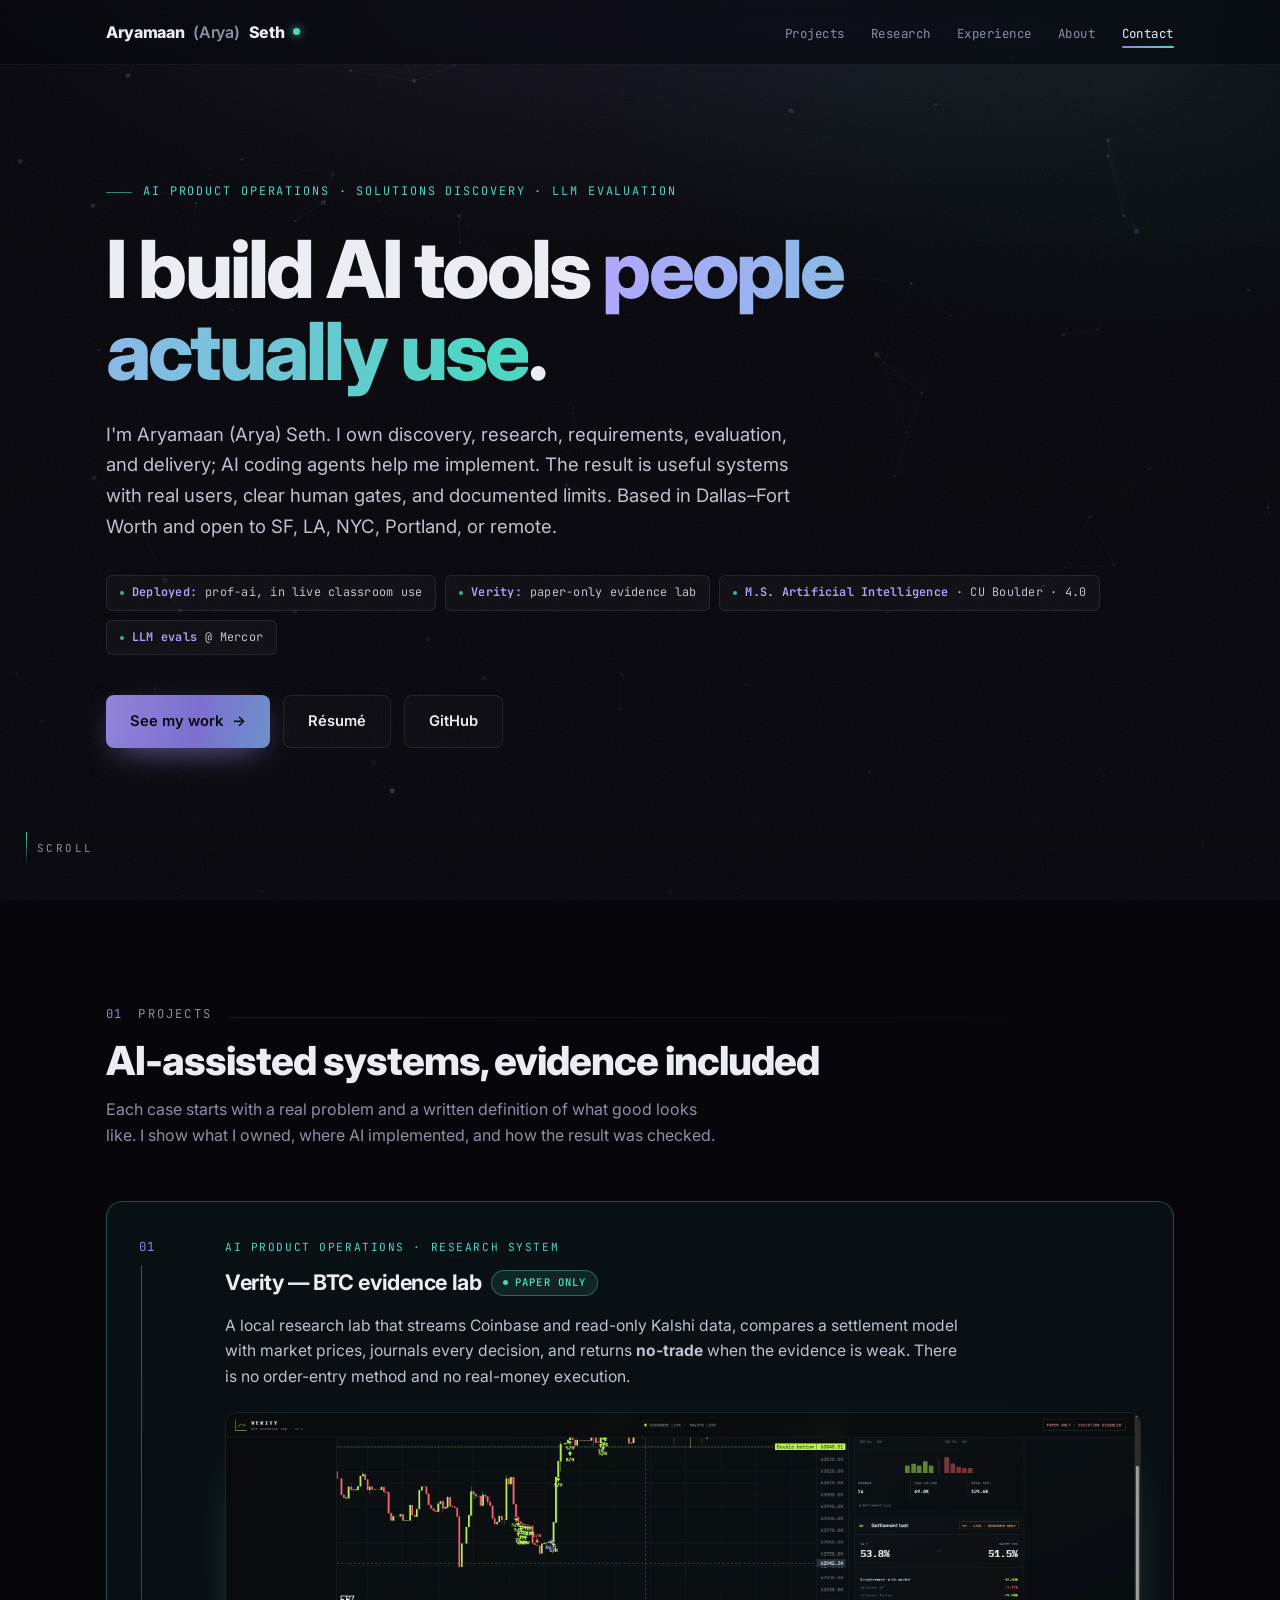
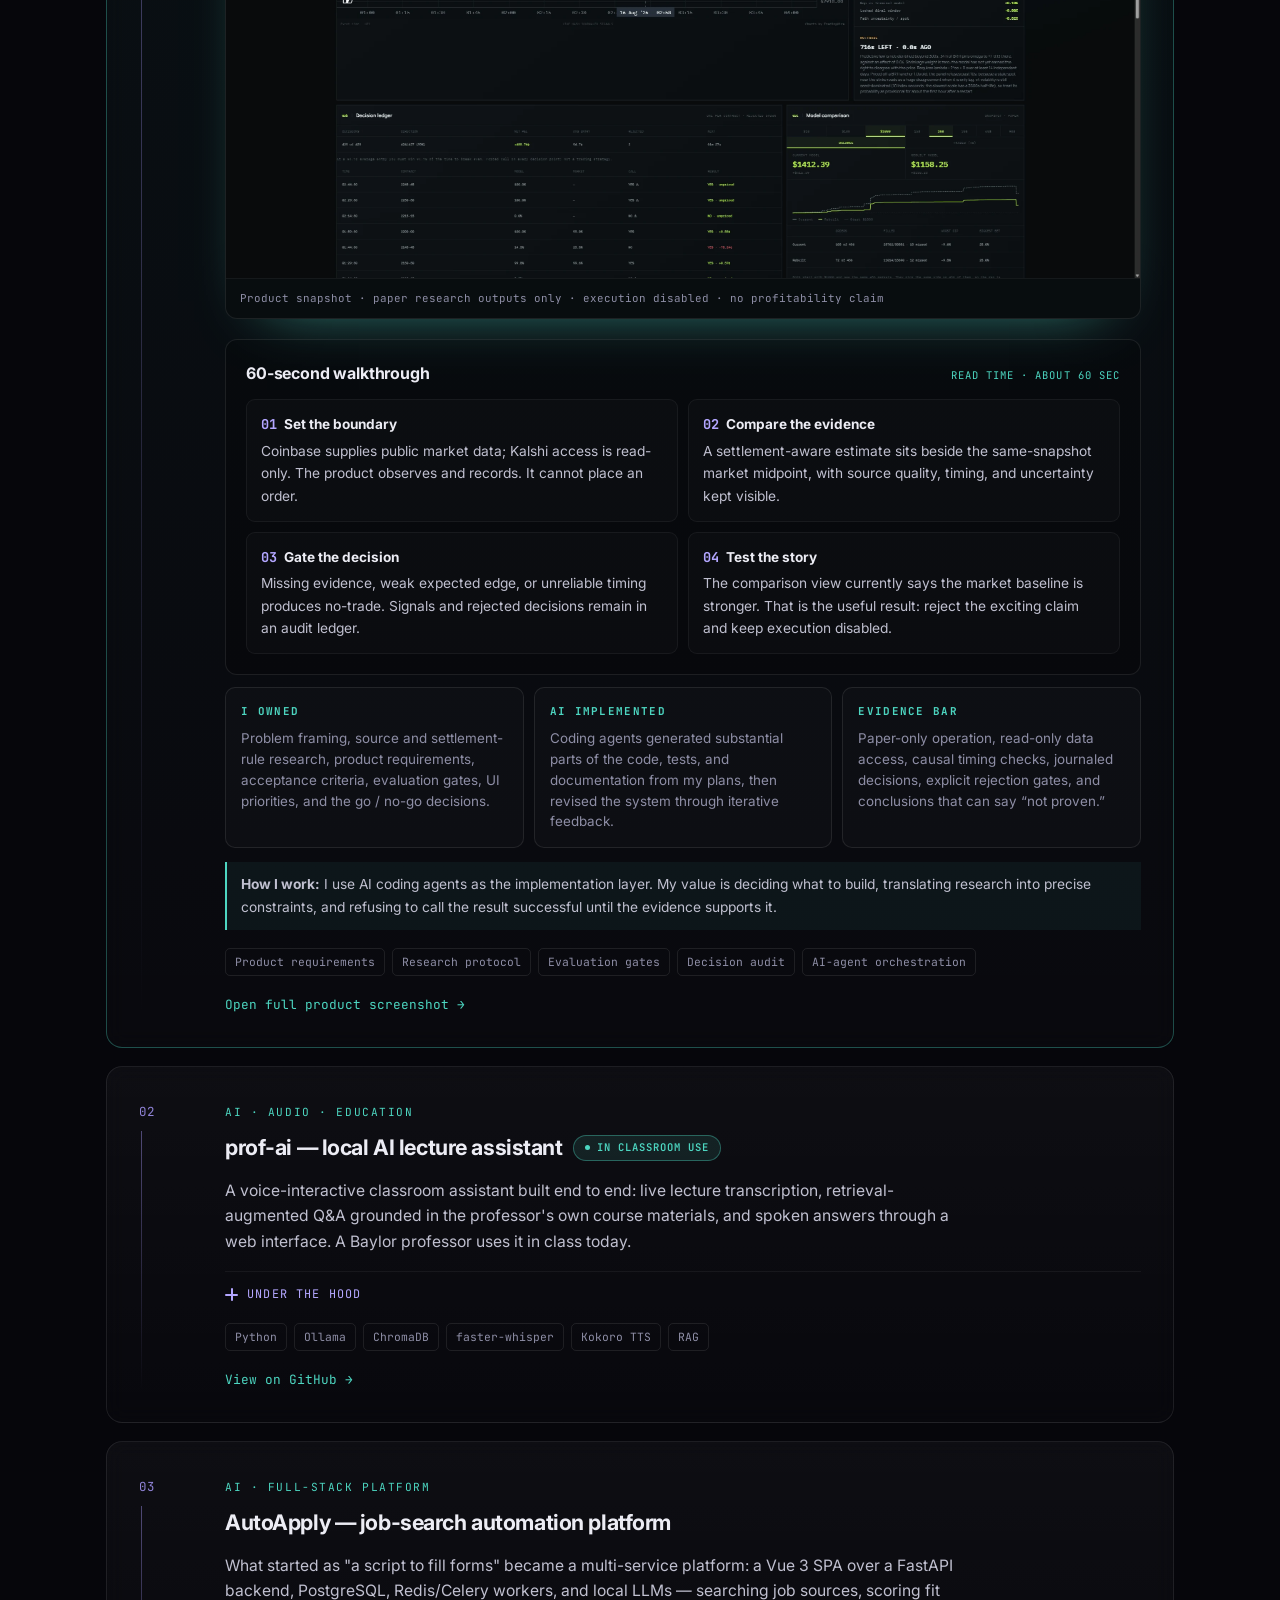
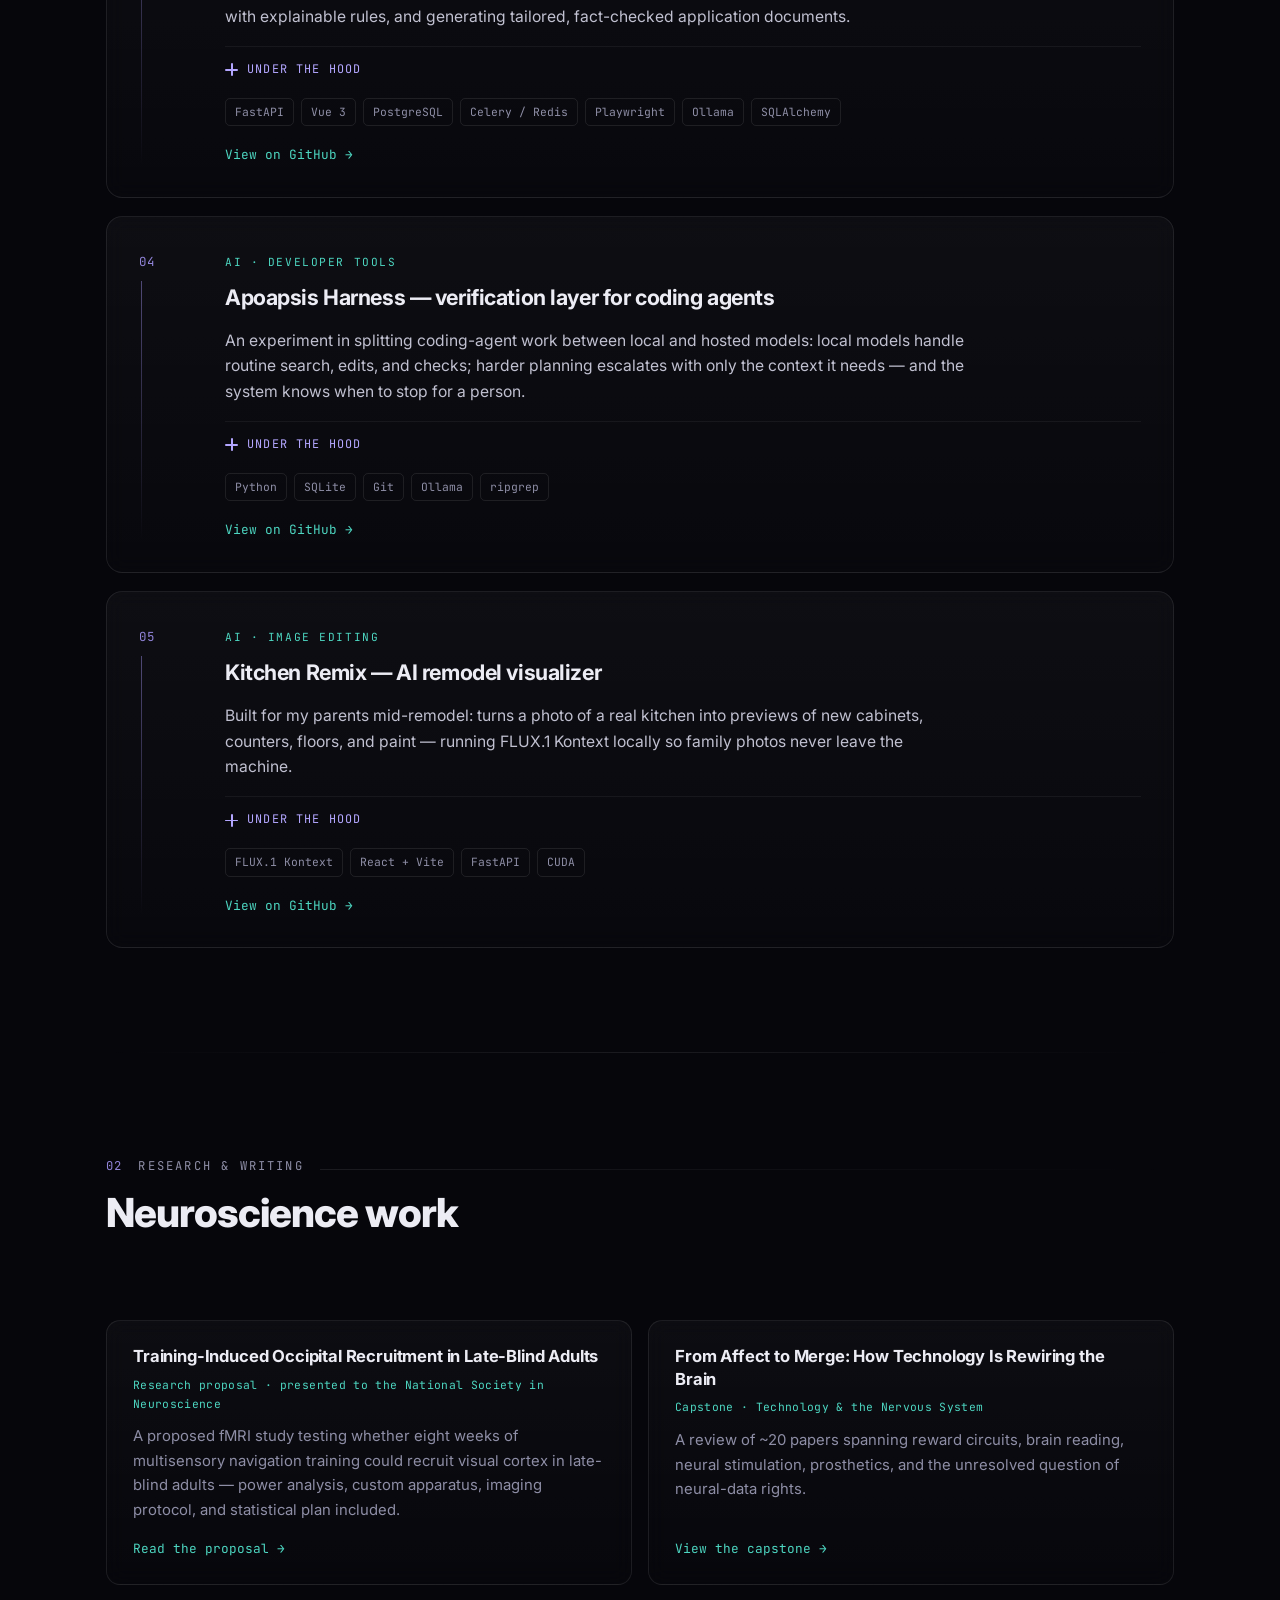
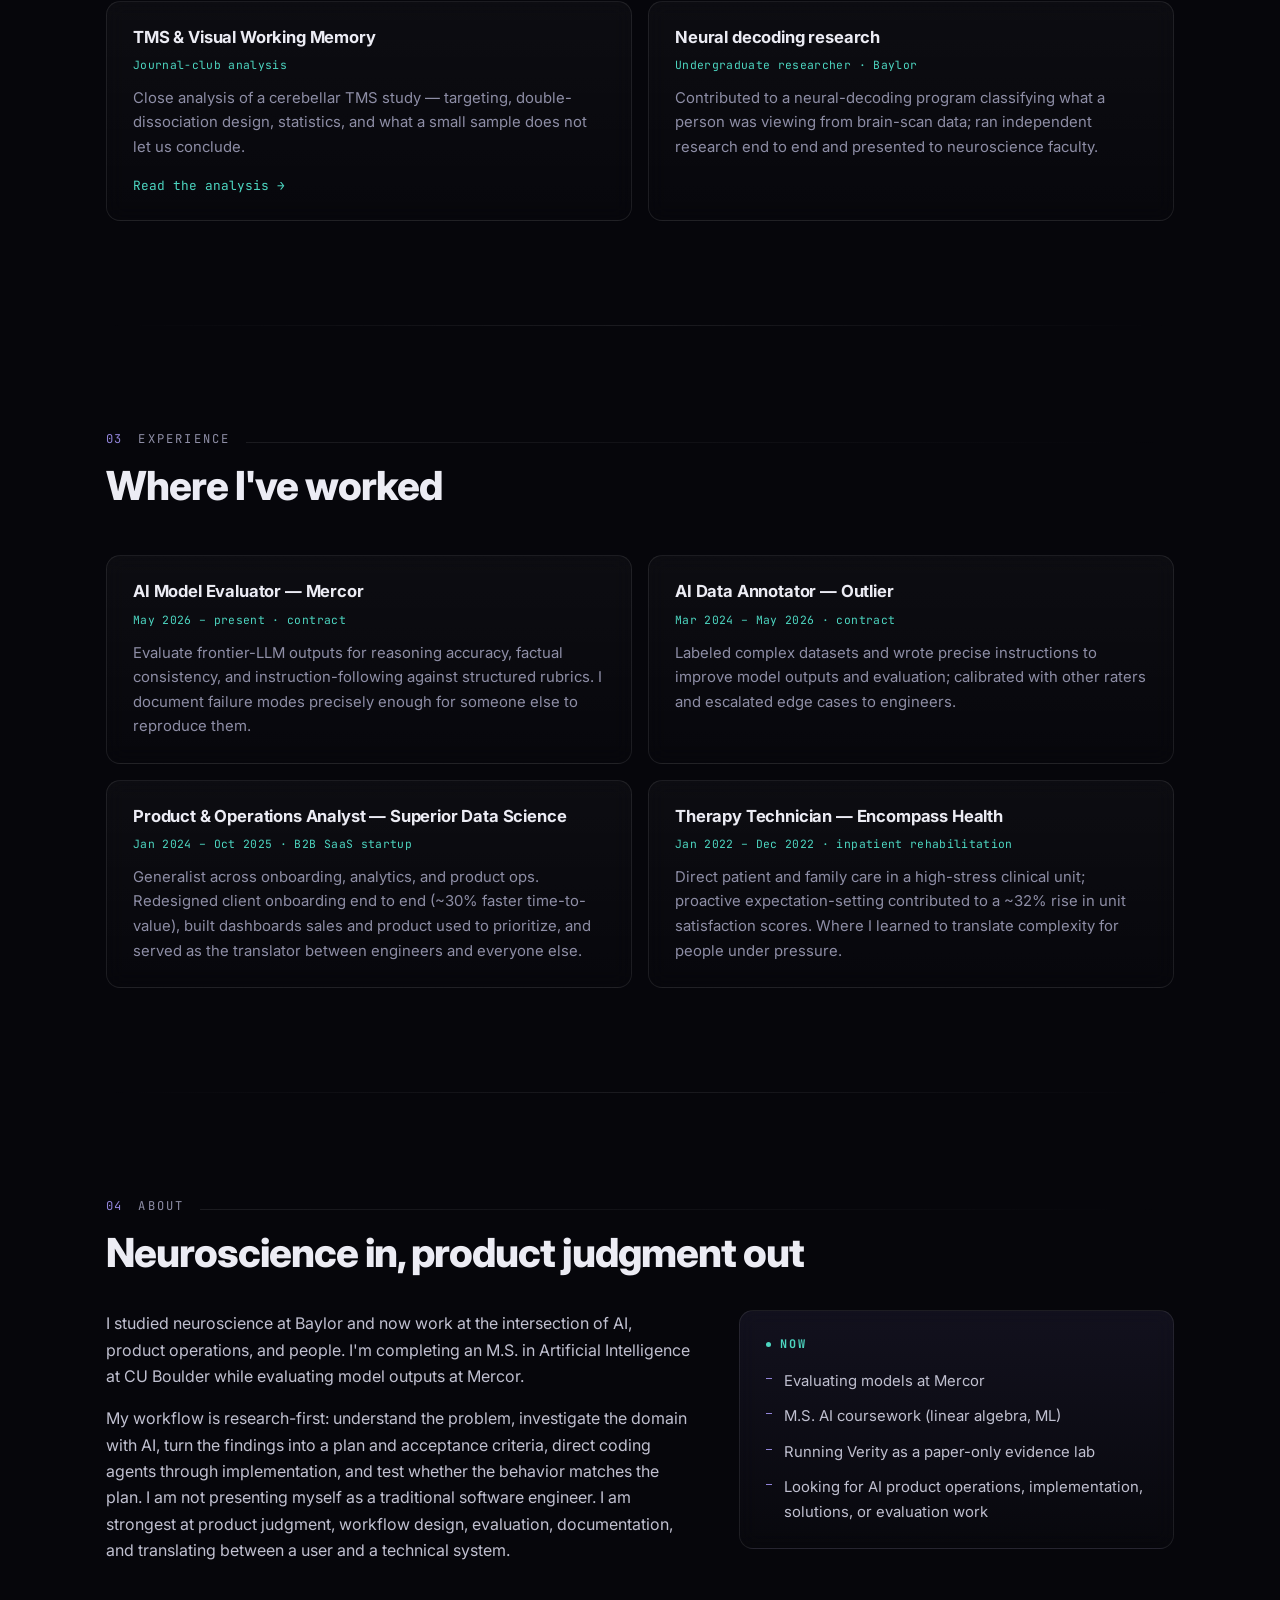
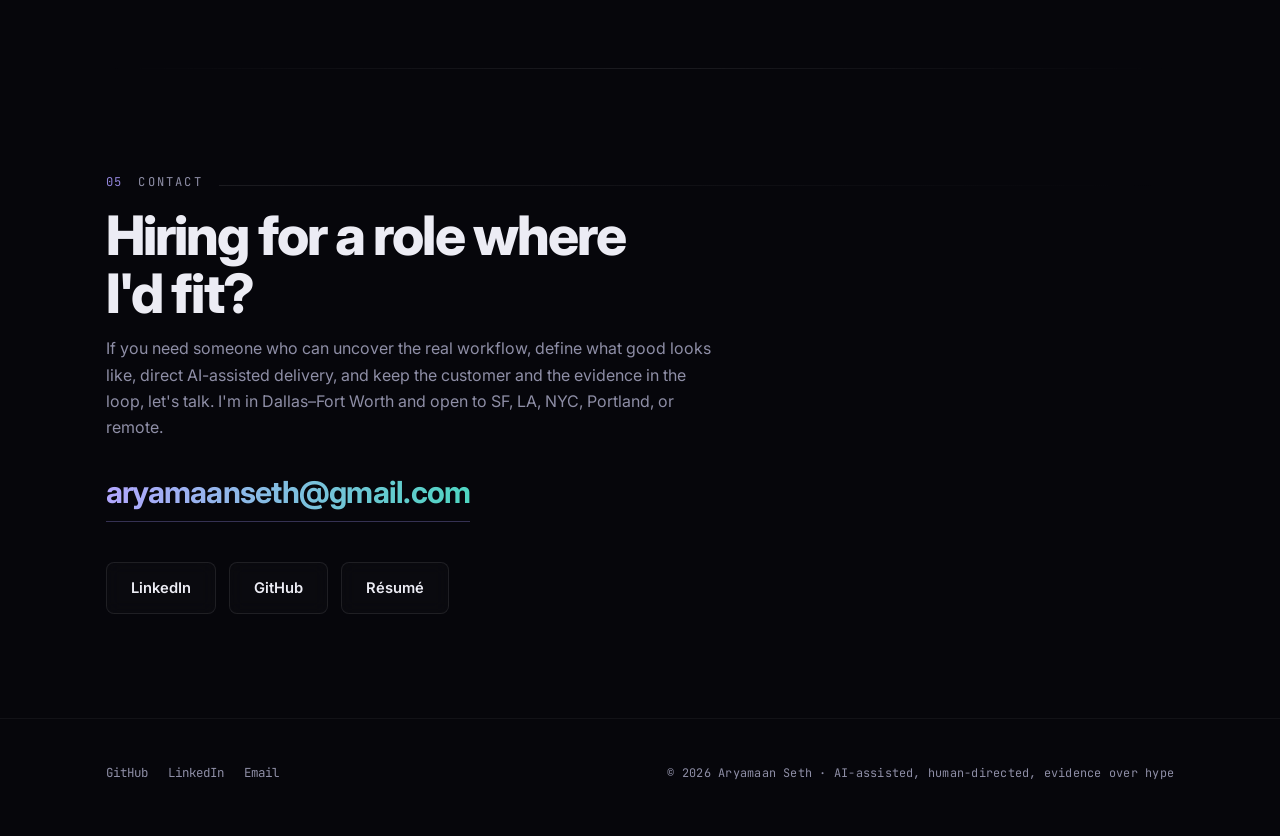
==== commit ff82202b: "Position portfolio for AI product operations" ====
--- a/index.html
+++ b/index.html
@@ -3,19 +3,19 @@
 <head>
 <meta charset="UTF-8">
 <meta name="viewport" content="width=device-width, initial-scale=1.0">
-<title>Aryamaan Seth — I build AI tools people actually use</title>
-<meta name="description" content="Aryamaan Seth builds local-first AI tools with real users — a lecture assistant deployed in a Baylor classroom, an agent verification harness, a full-stack automation platform. M.S. in Artificial Intelligence, CU Boulder.">
+<title>Aryamaan (Arya) Seth — AI Product Operations &amp; Solutions</title>
+<meta name="description" content="Aryamaan (Arya) Seth turns ambiguous workflows into evaluated, usable AI systems through product discovery, requirements, AI-assisted delivery, and LLM quality work.">
 <meta name="author" content="Aryamaan Seth">
-<meta property="og:title" content="Aryamaan Seth — I build AI tools people actually use">
-<meta property="og:description" content="Local-first AI tools with real users. M.S. in Artificial Intelligence. LLM evals at Mercor.">
+<meta property="og:title" content="Aryamaan (Arya) Seth — AI Product Operations &amp; Solutions">
+<meta property="og:description" content="Product discovery, AI-assisted delivery, and LLM evaluation — with real users and documented limits.">
 <meta property="og:type" content="website">
 <meta property="og:url" content="https://adrianseth1.github.io/">
 <meta property="og:image" content="https://adrianseth1.github.io/og-image-v2.png">
 <meta property="og:image:width" content="1200">
 <meta property="og:image:height" content="630">
 <meta name="twitter:card" content="summary_large_image">
-<meta name="twitter:title" content="Aryamaan Seth — I build AI tools people actually use">
-<meta name="twitter:description" content="Local-first AI tools with real users. M.S. in Artificial Intelligence. LLM evals at Mercor.">
+<meta name="twitter:title" content="Aryamaan (Arya) Seth — AI Product Operations &amp; Solutions">
+<meta name="twitter:description" content="Product discovery, AI-assisted delivery, and LLM evaluation — with real users and documented limits.">
 <meta name="twitter:image" content="https://adrianseth1.github.io/og-image-v2.png">
 <link rel="icon" type="image/svg+xml" href="favicon.svg">
 <link rel="icon" type="image/png" sizes="32x32" href="favicon-32.png">
@@ -54,6 +54,9 @@
   :focus-visible{outline:2px solid var(--teal);outline-offset:3px;border-radius:3px}
   a{color:inherit;text-decoration:none}
   img{max-width:100%}
+  .skip-link{position:fixed;z-index:100;top:10px;left:10px;padding:9px 13px;border-radius:6px;
+    background:var(--teal);color:#06110f;font-weight:700;transform:translateY(-160%);transition:transform .2s}
+  .skip-link:focus{transform:none}
 
   /* ─── background layers ─────────────────────────────── */
   #neural{position:fixed;inset:0;z-index:0;display:block}
@@ -82,7 +85,8 @@
   nav.stuck{background:rgba(6,6,11,.82);border-bottom-color:var(--line)}
   .nav-in{max-width:var(--maxw);margin:0 auto;padding:0 26px;height:64px;
     display:flex;align-items:center;justify-content:space-between;gap:20px}
-  .logo{font-weight:800;letter-spacing:-.02em;font-size:1.05rem;display:flex;align-items:center;gap:9px}
+  .logo{font-weight:800;letter-spacing:-.02em;font-size:1rem;display:flex;align-items:center;gap:9px;white-space:nowrap}
+  .logo .alias{color:var(--muted);font-weight:600}
   .logo .dot{width:7px;height:7px;border-radius:50%;background:var(--teal);
     box-shadow:0 0 10px var(--teal);animation:breathe 3.4s ease-in-out infinite}
   @keyframes breathe{0%,100%{opacity:1;transform:scale(1)}50%{opacity:.45;transform:scale(.78)}}
@@ -200,6 +204,32 @@
   .repo{margin-top:18px;font-family:var(--mono);font-size:.8rem;color:var(--teal);
     display:inline-flex;align-items:center;gap:8px;transition:gap .25s}
   .repo:hover{gap:12px}
+  .proj-featured{border-color:rgba(77,214,193,.32);background:
+    linear-gradient(180deg,rgba(77,214,193,.055),rgba(255,255,255,.014))}
+  .evidence-figure{margin-top:22px;border:1px solid var(--line);border-radius:12px;overflow:hidden;
+    background:#080d0f;box-shadow:0 24px 60px -42px rgba(77,214,193,.8)}
+  .evidence-figure a{display:block;line-height:0}
+  .evidence-figure img{display:block;width:100%;height:auto}
+  .evidence-figure figcaption{padding:11px 14px;line-height:1.5;font-family:var(--mono);
+    font-size:.68rem;color:var(--muted);border-top:1px solid var(--line-soft)}
+  .walkthrough{margin-top:20px;border:1px solid var(--line);border-radius:12px;padding:20px;
+    background:rgba(0,0,0,.18)}
+  .walk-head{display:flex;align-items:baseline;justify-content:space-between;gap:16px;margin-bottom:13px}
+  .walk-head h4{font-size:1rem;letter-spacing:-.01em}
+  .walk-head span{font-family:var(--mono);font-size:.66rem;color:var(--teal);text-transform:uppercase;letter-spacing:.1em}
+  .walkthrough ol{list-style:none;display:grid;grid-template-columns:1fr 1fr;gap:10px}
+  .walkthrough li{border:1px solid var(--line-soft);border-radius:9px;padding:13px 14px;
+    color:var(--dim);font-size:.86rem;background:rgba(255,255,255,.018)}
+  .walkthrough li b{display:block;color:var(--text);font-size:.85rem;margin-bottom:4px}
+  .walkthrough .step{font-family:var(--mono);color:var(--violet-hot);margin-right:7px}
+  .ownership{margin-top:12px;display:grid;grid-template-columns:1fr 1fr 1fr;gap:10px}
+  .owner-card{border:1px solid var(--line);border-radius:10px;padding:15px;background:rgba(255,255,255,.018)}
+  .owner-card h4{font-family:var(--mono);font-size:.68rem;letter-spacing:.12em;text-transform:uppercase;
+    color:var(--teal);margin-bottom:7px}
+  .owner-card p{font-size:.84rem;line-height:1.55;margin:0;color:var(--muted)}
+  .honesty-note{margin-top:14px;padding:11px 14px;border-left:2px solid var(--teal);
+    background:rgba(77,214,193,.055);color:var(--dim);font-size:.86rem}
+  #verity,#verity-walkthrough{scroll-margin-top:84px}
 
   /* ─── item grid ─────────────────────────────────────── */
   .grid2{display:grid;grid-template-columns:1fr 1fr;gap:16px;margin-top:46px}
@@ -254,6 +284,7 @@
   @media(max-width:900px){
     .about-grid{grid-template-columns:1fr;gap:26px}
     .now{position:static}
+    .ownership{grid-template-columns:1fr}
   }
   @media(max-width:760px){
     .grid2{grid-template-columns:1fr}
@@ -264,11 +295,16 @@
     .burger{display:block}
     nav ul{position:absolute;top:64px;left:0;right:0;flex-direction:column;gap:0;
       background:rgba(6,6,11,.96);backdrop-filter:blur(18px);border-bottom:1px solid var(--line);
-      max-height:0;overflow:hidden;transition:max-height .35s cubic-bezier(.2,.7,.3,1)}
-    nav.open ul{max-height:300px}
+      max-height:0;overflow:hidden;visibility:hidden;pointer-events:none;
+      transition:max-height .35s cubic-bezier(.2,.7,.3,1),visibility 0s linear .35s}
+    nav.open ul{max-height:300px;visibility:visible;pointer-events:auto;transition-delay:0s}
     nav ul li{border-top:1px solid var(--line-soft)}
     nav ul a{display:block;padding:15px 26px;font-size:.85rem}
     nav ul a::after{display:none}
+    .walkthrough{padding:16px}
+    .walkthrough ol{grid-template-columns:1fr}
+    .walk-head{align-items:flex-start;flex-direction:column;gap:3px}
+    .evidence-figure figcaption{font-size:.63rem}
     .hint{display:none}
   }
   @media(prefers-reduced-motion:reduce){
@@ -280,6 +316,7 @@
 </head>
 <body>
 
+<a class="skip-link" href="#projects">Skip to projects</a>
 <div class="progress" id="prog"></div>
 <canvas id="neural" aria-hidden="true"></canvas>
 <div class="veil" aria-hidden="true"></div>
@@ -287,7 +324,7 @@
 
 <nav id="nav">
   <div class="nav-in">
-    <a href="#top" class="logo">arya<span class="dot"></span></a>
+    <a href="#top" class="logo">Aryamaan <span class="alias">(Arya)</span> Seth<span class="dot"></span></a>
     <ul id="menu">
       <li><a href="#projects">Projects</a></li>
       <li><a href="#research">Research</a></li>
@@ -295,7 +332,7 @@
       <li><a href="#about">About</a></li>
       <li><a href="#contact">Contact</a></li>
     </ul>
-    <button class="burger" id="burger" aria-label="Menu" aria-expanded="false">
+    <button class="burger" id="burger" aria-label="Menu" aria-controls="menu" aria-expanded="false">
       <span></span><span></span><span></span>
     </button>
   </div>
@@ -304,14 +341,14 @@
 <main id="top">
 
 <header class="hero"><div class="wrap">
-  <div class="eyebrow fade" style="animation-delay:.05s">Dallas–Fort Worth · open to SF / LA / NYC / Portland / remote</div>
+  <div class="eyebrow fade" style="animation-delay:.05s">AI product operations · solutions discovery · LLM evaluation</div>
   <h1 class="fade" style="animation-delay:.16s">I build AI tools <em>people actually use</em>.</h1>
-  <p class="sub fade" style="animation-delay:.3s">I'm Arya — an AI builder finishing an M.S. in Artificial Intelligence. My lecture assistant runs in a real Baylor classroom. My tools run locally, keep humans in charge of decisions that matter, and are honest about what they can't do.</p>
+  <p class="sub fade" style="animation-delay:.3s">I'm Aryamaan (Arya) Seth. I own discovery, research, requirements, evaluation, and delivery; AI coding agents help me implement. The result is useful systems with real users, clear human gates, and documented limits. Based in Dallas–Fort Worth and open to SF, LA, NYC, Portland, or remote.</p>
   <div class="readouts fade" style="animation-delay:.42s">
     <div class="readout"><b>Deployed:</b> prof-ai, in live classroom use</div>
+    <div class="readout"><b>Verity:</b> paper-only evidence lab</div>
     <div class="readout"><b>M.S. Artificial Intelligence</b> · CU Boulder · 4.0</div>
     <div class="readout"><b>LLM evals</b> @ Mercor</div>
-    <div class="readout"><b>2×</b> hackathon winner</div>
   </div>
   <div class="cta fade" style="animation-delay:.54s">
     <a class="btn primary" href="#projects">See my work <span class="arw">→</span></a>
@@ -323,13 +360,61 @@
 
 <section id="projects"><div class="wrap">
   <div class="shead rv"><span class="snum">01</span><span class="slabel">Projects</span><span class="srule"></span></div>
-  <h2 class="rv">Working software, real users</h2>
-  <p class="lede rv">Every project here started with a specific person's problem and ended with something that runs. Code is public, rough edges included.</p>
+  <h2 class="rv">AI-assisted systems, evidence included</h2>
+  <p class="lede rv">Each case starts with a real problem and a written definition of what good looks like. I show what I owned, where AI implemented, and how the result was checked.</p>
 
   <div class="projects">
 
+    <article class="proj proj-featured rv" id="verity">
+      <div class="idx">01</div>
+      <div>
+        <span class="ptag">AI product operations · Research system</span>
+        <h3>Verity — BTC evidence lab <span class="live">paper only</span></h3>
+        <p>A local research lab that streams Coinbase and read-only Kalshi data, compares a settlement model with market prices, journals every decision, and returns <strong>no-trade</strong> when the evidence is weak. There is no order-entry method and no real-money execution.</p>
+
+        <figure class="evidence-figure">
+          <a href="assets/verity-dashboard.webp" target="_blank" rel="noopener" aria-label="Open the full Verity dashboard screenshot">
+            <img src="assets/verity-dashboard.webp" width="2560" height="1303" loading="lazy" alt="Verity paper-only research dashboard showing live Coinbase and Kalshi status, a Bitcoin chart, settlement probability compared with the market midpoint, a no-trade decision, a decision ledger, and model comparison panels.">
+          </a>
+          <figcaption>Product snapshot · paper research outputs only · execution disabled · no profitability claim</figcaption>
+        </figure>
+
+        <div class="walkthrough" id="verity-walkthrough">
+          <div class="walk-head">
+            <h4>60-second walkthrough</h4>
+            <span>read time · about 60 sec</span>
+          </div>
+          <ol>
+            <li><b><span class="step">01</span>Set the boundary</b>Coinbase supplies public market data; Kalshi access is read-only. The product observes and records. It cannot place an order.</li>
+            <li><b><span class="step">02</span>Compare the evidence</b>A settlement-aware estimate sits beside the same-snapshot market midpoint, with source quality, timing, and uncertainty kept visible.</li>
+            <li><b><span class="step">03</span>Gate the decision</b>Missing evidence, weak expected edge, or unreliable timing produces no-trade. Signals and rejected decisions remain in an audit ledger.</li>
+            <li><b><span class="step">04</span>Test the story</b>The comparison view currently says the market baseline is stronger. That is the useful result: reject the exciting claim and keep execution disabled.</li>
+          </ol>
+        </div>
+
+        <div class="ownership" aria-label="Verity ownership and implementation disclosure">
+          <div class="owner-card">
+            <h4>I owned</h4>
+            <p>Problem framing, source and settlement-rule research, product requirements, acceptance criteria, evaluation gates, UI priorities, and the go / no-go decisions.</p>
+          </div>
+          <div class="owner-card">
+            <h4>AI implemented</h4>
+            <p>Coding agents generated substantial parts of the code, tests, and documentation from my plans, then revised the system through iterative feedback.</p>
+          </div>
+          <div class="owner-card">
+            <h4>Evidence bar</h4>
+            <p>Paper-only operation, read-only data access, causal timing checks, journaled decisions, explicit rejection gates, and conclusions that can say “not proven.”</p>
+          </div>
+        </div>
+
+        <div class="honesty-note"><strong>How I work:</strong> I use AI coding agents as the implementation layer. My value is deciding what to build, translating research into precise constraints, and refusing to call the result successful until the evidence supports it.</div>
+        <div class="stack"><span>Product requirements</span><span>Research protocol</span><span>Evaluation gates</span><span>Decision audit</span><span>AI-agent orchestration</span></div>
+        <a class="repo" href="assets/verity-dashboard.webp" target="_blank" rel="noopener">Open full product screenshot <span class="arw">→</span></a>
+      </div>
+    </article>
+
     <article class="proj rv">
-      <div class="idx">01</div>
+      <div class="idx">02</div>
       <div>
         <span class="ptag">AI · Audio · Education</span>
         <h3>prof-ai — local AI lecture assistant <span class="live">in classroom use</span></h3>
@@ -340,13 +425,13 @@
         </details>
         <!-- TODO: paste professor quote here once received:
         <div class="quote">"…" <small>— Professor X, Baylor University</small></div> -->
-        <div class="stack"><span>Python</span><span>Ollama</span><span>ChromaDB</span><span>faster-whisper</span><span>Piper TTS</span><span>RAG</span></div>
+        <div class="stack"><span>Python</span><span>Ollama</span><span>ChromaDB</span><span>faster-whisper</span><span>Kokoro TTS</span><span>RAG</span></div>
         <a class="repo" href="https://github.com/AdrianSeth1/prof-ai">View on GitHub <span class="arw">→</span></a>
       </div>
     </article>
 
     <article class="proj rv">
-      <div class="idx">02</div>
+      <div class="idx">03</div>
       <div>
         <span class="ptag">AI · Full-stack platform</span>
         <h3>AutoApply — job-search automation platform</h3>
@@ -361,7 +446,7 @@
     </article>
 
     <article class="proj rv">
-      <div class="idx">03</div>
+      <div class="idx">04</div>
       <div>
         <span class="ptag">AI · Developer tools</span>
         <h3>Apoapsis Harness — verification layer for coding agents</h3>
@@ -376,7 +461,7 @@
     </article>
 
     <article class="proj rv">
-      <div class="idx">04</div>
+      <div class="idx">05</div>
       <div>
         <span class="ptag">AI · Image editing</span>
         <h3>Kitchen Remix — AI remodel visualizer</h3>
@@ -453,19 +538,19 @@
 
 <section id="about"><div class="wrap">
   <div class="shead rv"><span class="snum">04</span><span class="slabel">About</span><span class="srule"></span></div>
-  <h2 class="rv">Neuroscience in, software out</h2>
+  <h2 class="rv">Neuroscience in, product judgment out</h2>
   <div class="about-grid">
     <div class="rv">
-      <p>I graduated from Baylor in neuroscience and ended up writing far more Python than I expected. Now I'm doing an M.S. in Artificial Intelligence at CU Boulder while I work — currently deep in linear algebra and ML foundations, and loving it.</p>
-      <p>I like projects with a specific person on the other side — a professor, my parents, me. I build with AI assistance and verify relentlessly: evidence-grounded generation, audit trails, human-gated decisions. My edge isn't grinding algorithm puzzles; it's shipping working systems and sitting comfortably between the software and the people who need it.</p>
+      <p>I studied neuroscience at Baylor and now work at the intersection of AI, product operations, and people. I'm completing an M.S. in Artificial Intelligence at CU Boulder while evaluating model outputs at Mercor.</p>
+      <p>My workflow is research-first: understand the problem, investigate the domain with AI, turn the findings into a plan and acceptance criteria, direct coding agents through implementation, and test whether the behavior matches the plan. I am not presenting myself as a traditional software engineer. I am strongest at product judgment, workflow design, evaluation, documentation, and translating between a user and a technical system.</p>
     </div>
     <aside class="now rv">
       <h3>Now</h3>
       <ul>
         <li>Evaluating models at Mercor</li>
         <li>M.S. AI coursework (linear algebra, ML)</li>
-        <li>Hardening Apoapsis Harness</li>
-        <li>Looking for a solutions / forward-deployed / product role at an AI company</li>
+        <li>Running Verity as a paper-only evidence lab</li>
+        <li>Looking for AI product operations, implementation, solutions, or evaluation work</li>
       </ul>
     </aside>
   </div>
@@ -474,7 +559,7 @@
 <section id="contact"><div class="wrap">
   <div class="shead rv"><span class="snum">05</span><span class="slabel">Contact</span><span class="srule"></span></div>
   <h2 class="contact-h rv">Hiring for a role where I'd fit?</h2>
-  <p class="lede rv">If you need someone who can build AI systems <em style="font-style:normal;color:var(--violet-hot)">and</em> sit with the customer, let's talk. I'm in Dallas–Fort Worth and open to SF, LA, NYC, Portland, or remote.</p>
+  <p class="lede rv">If you need someone who can uncover the real workflow, define what good looks like, direct AI-assisted delivery, and keep the customer and the evidence in the loop, let's talk. I'm in Dallas–Fort Worth and open to SF, LA, NYC, Portland, or remote.</p>
   <div class="rv"><a class="mail" href="mailto:aryamaanseth@gmail.com">aryamaanseth@gmail.com</a></div>
   <div class="cta rv">
     <a class="btn ghost" href="https://www.linkedin.com/in/aryamaanseth/">LinkedIn</a>
@@ -491,7 +576,7 @@
     <a href="https://www.linkedin.com/in/aryamaanseth/">LinkedIn</a>
     <a href="mailto:aryamaanseth@gmail.com">Email</a>
   </div>
-  <div class="sig">© 2026 Aryamaan Seth · built by hand, verified by habit</div>
+  <div class="sig">© 2026 Aryamaan Seth · AI-assisted, human-directed, evidence over hype</div>
 </div></footer>
 
 <script>
@@ -511,14 +596,29 @@
 
   /* ---------- mobile menu ---------- */
   const burger = document.getElementById('burger');
+  const menu = document.getElementById('menu');
+  const mobileNav = matchMedia('(max-width: 760px)');
+  function setMenuOpen(open) {
+    const mobileOpen = mobileNav.matches && open;
+    nav.classList.toggle('open', mobileOpen);
+    burger.setAttribute('aria-expanded', String(mobileOpen));
+    burger.setAttribute('aria-label', mobileOpen ? 'Close menu' : 'Menu');
+    menu.inert = mobileNav.matches && !mobileOpen;
+  }
   burger.addEventListener('click', () => {
-    const open = nav.classList.toggle('open');
-    burger.setAttribute('aria-expanded', open);
+    setMenuOpen(!nav.classList.contains('open'));
   });
   document.querySelectorAll('#menu a').forEach(a => a.addEventListener('click', () => {
-    nav.classList.remove('open');
-    burger.setAttribute('aria-expanded', 'false');
+    setMenuOpen(false);
   }));
+  addEventListener('keydown', e => {
+    if (e.key === 'Escape' && nav.classList.contains('open')) {
+      setMenuOpen(false);
+      burger.focus();
+    }
+  });
+  mobileNav.addEventListener('change', () => setMenuOpen(false));
+  setMenuOpen(false);
 
   /* ---------- scroll reveal (staggered) ---------- */
   if (!reduce) {
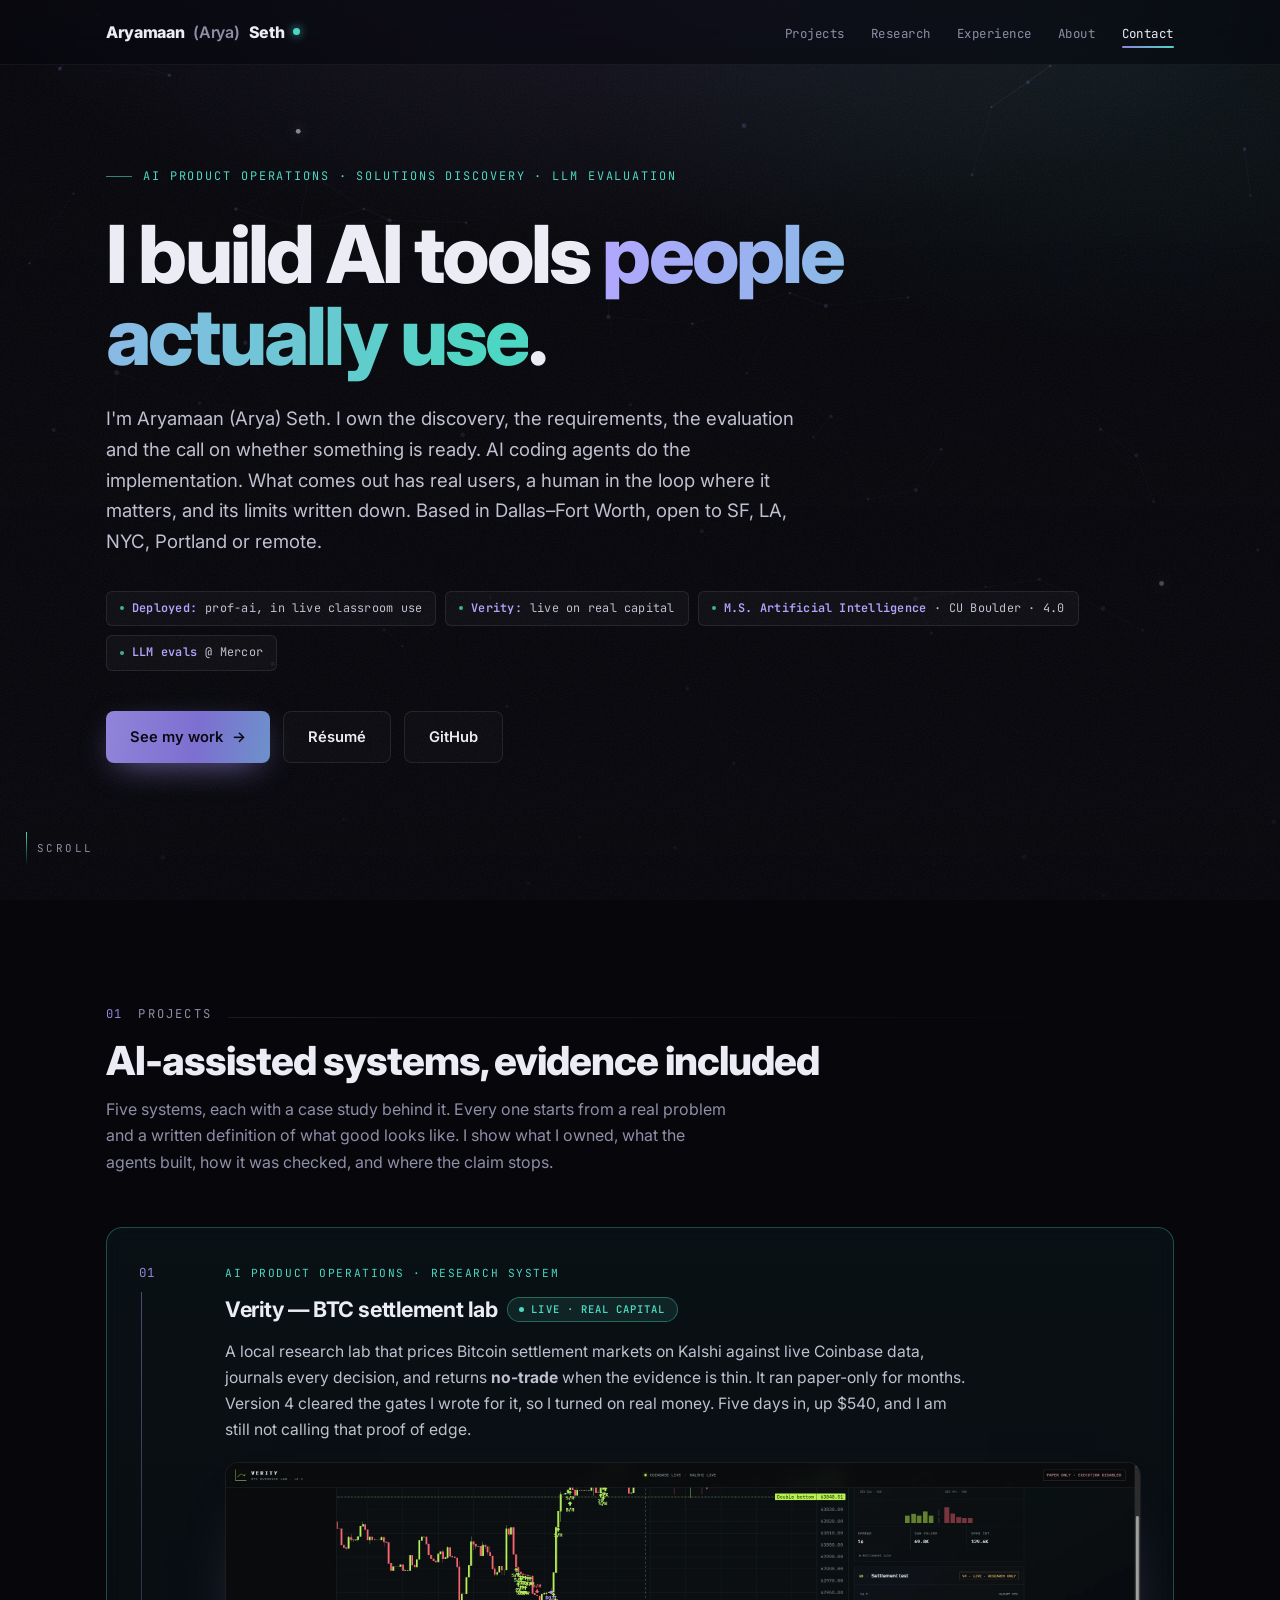
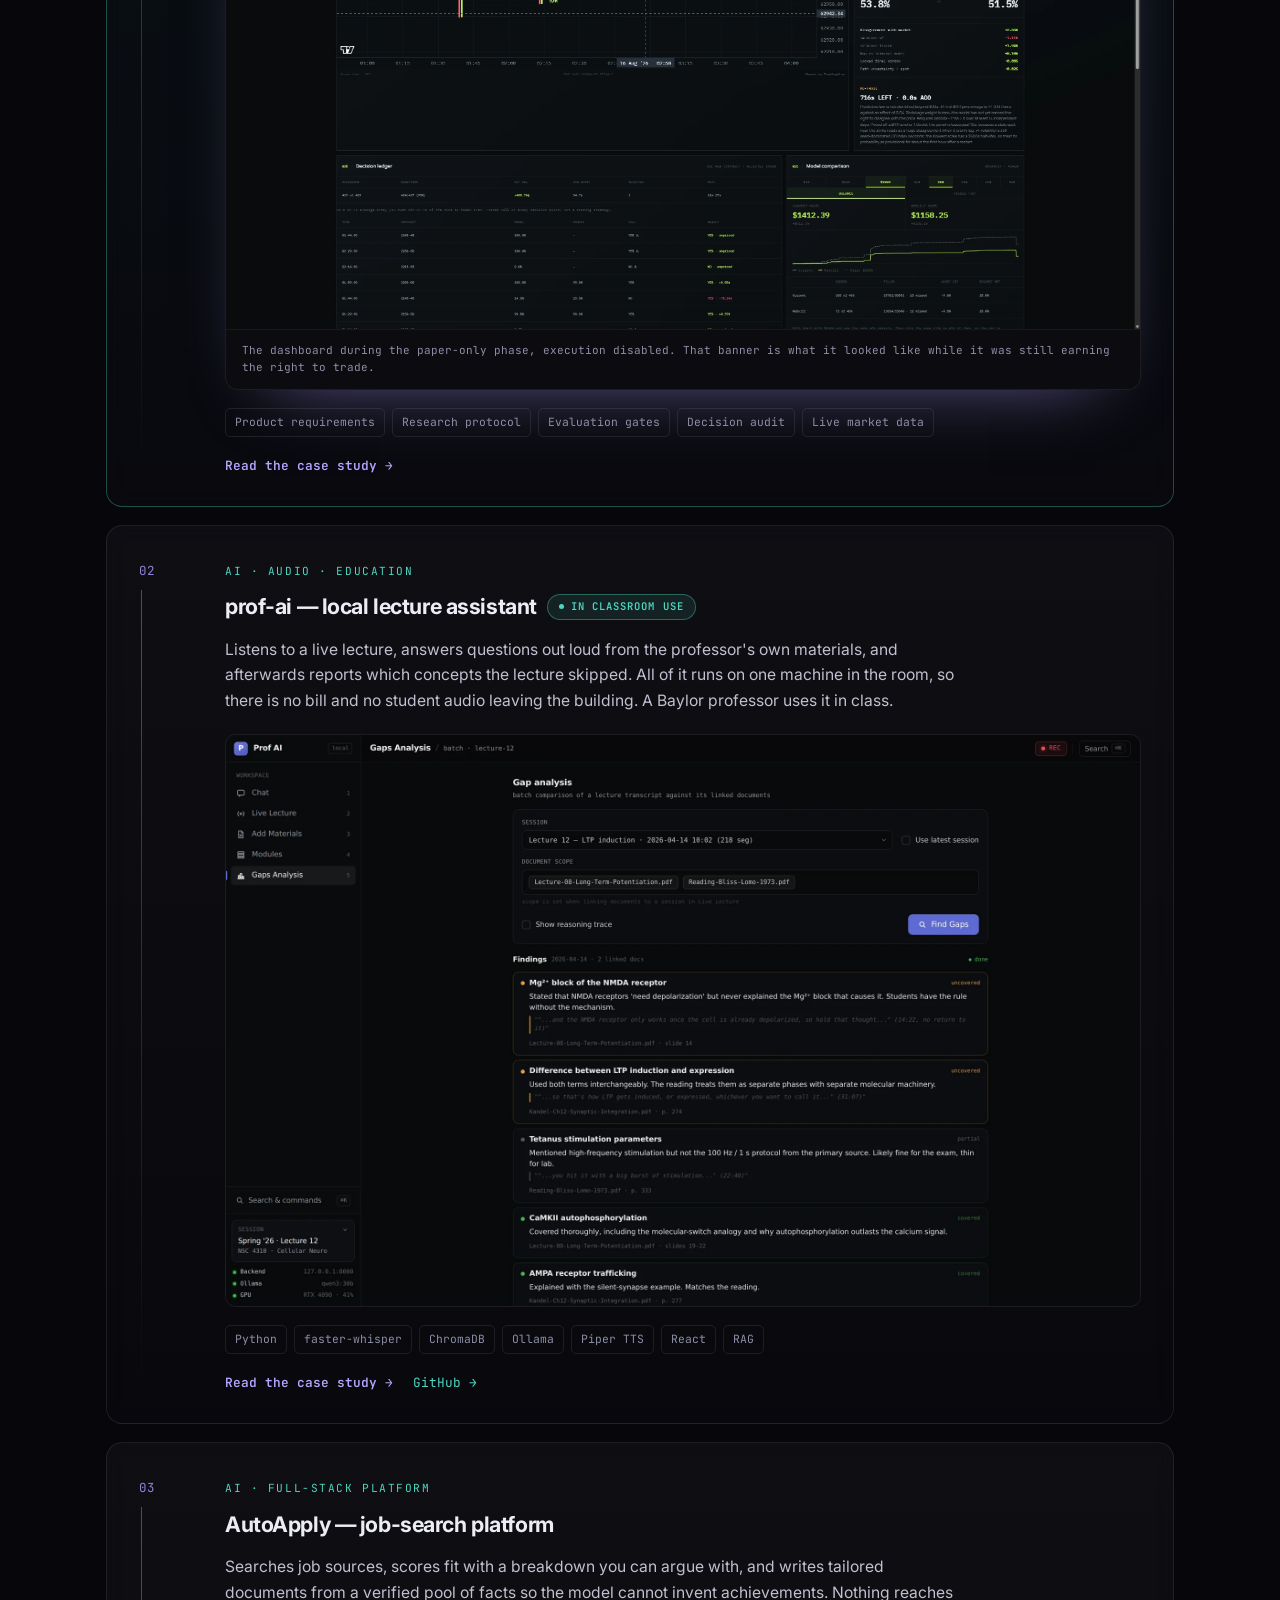
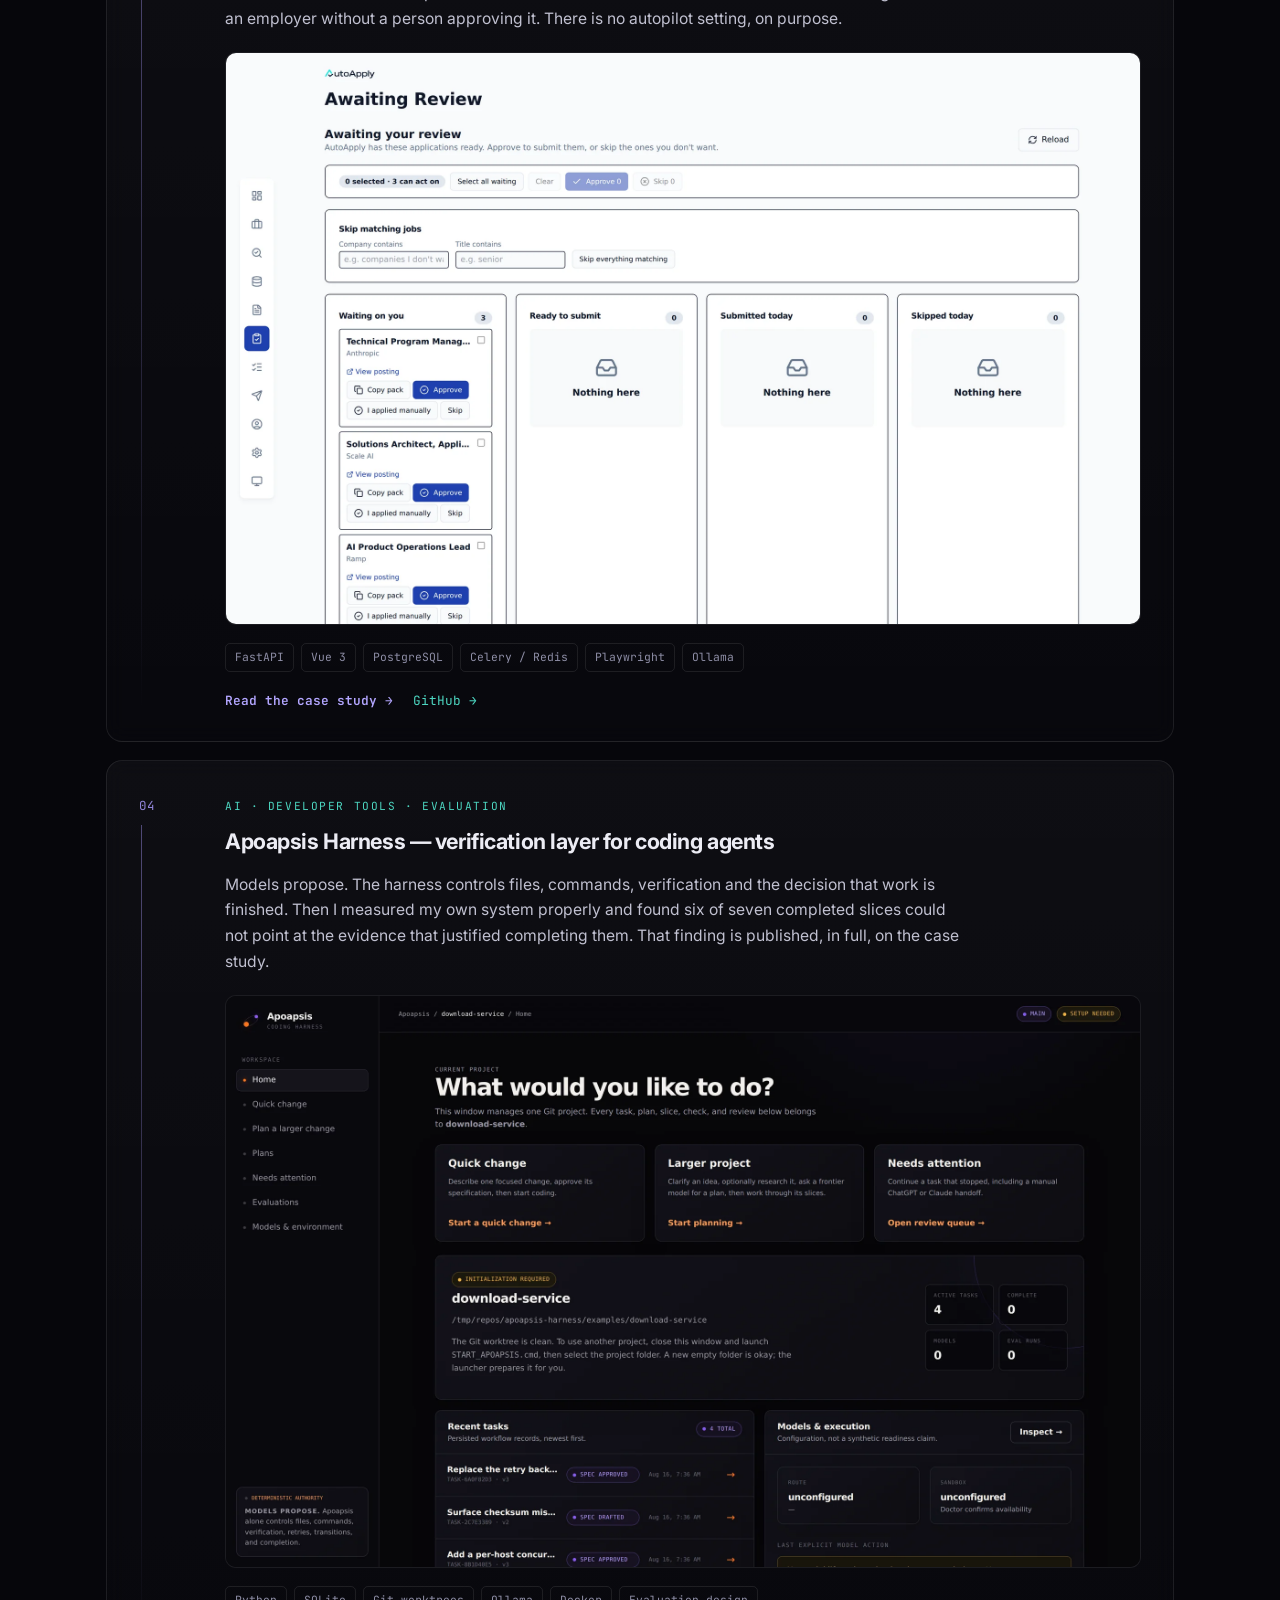
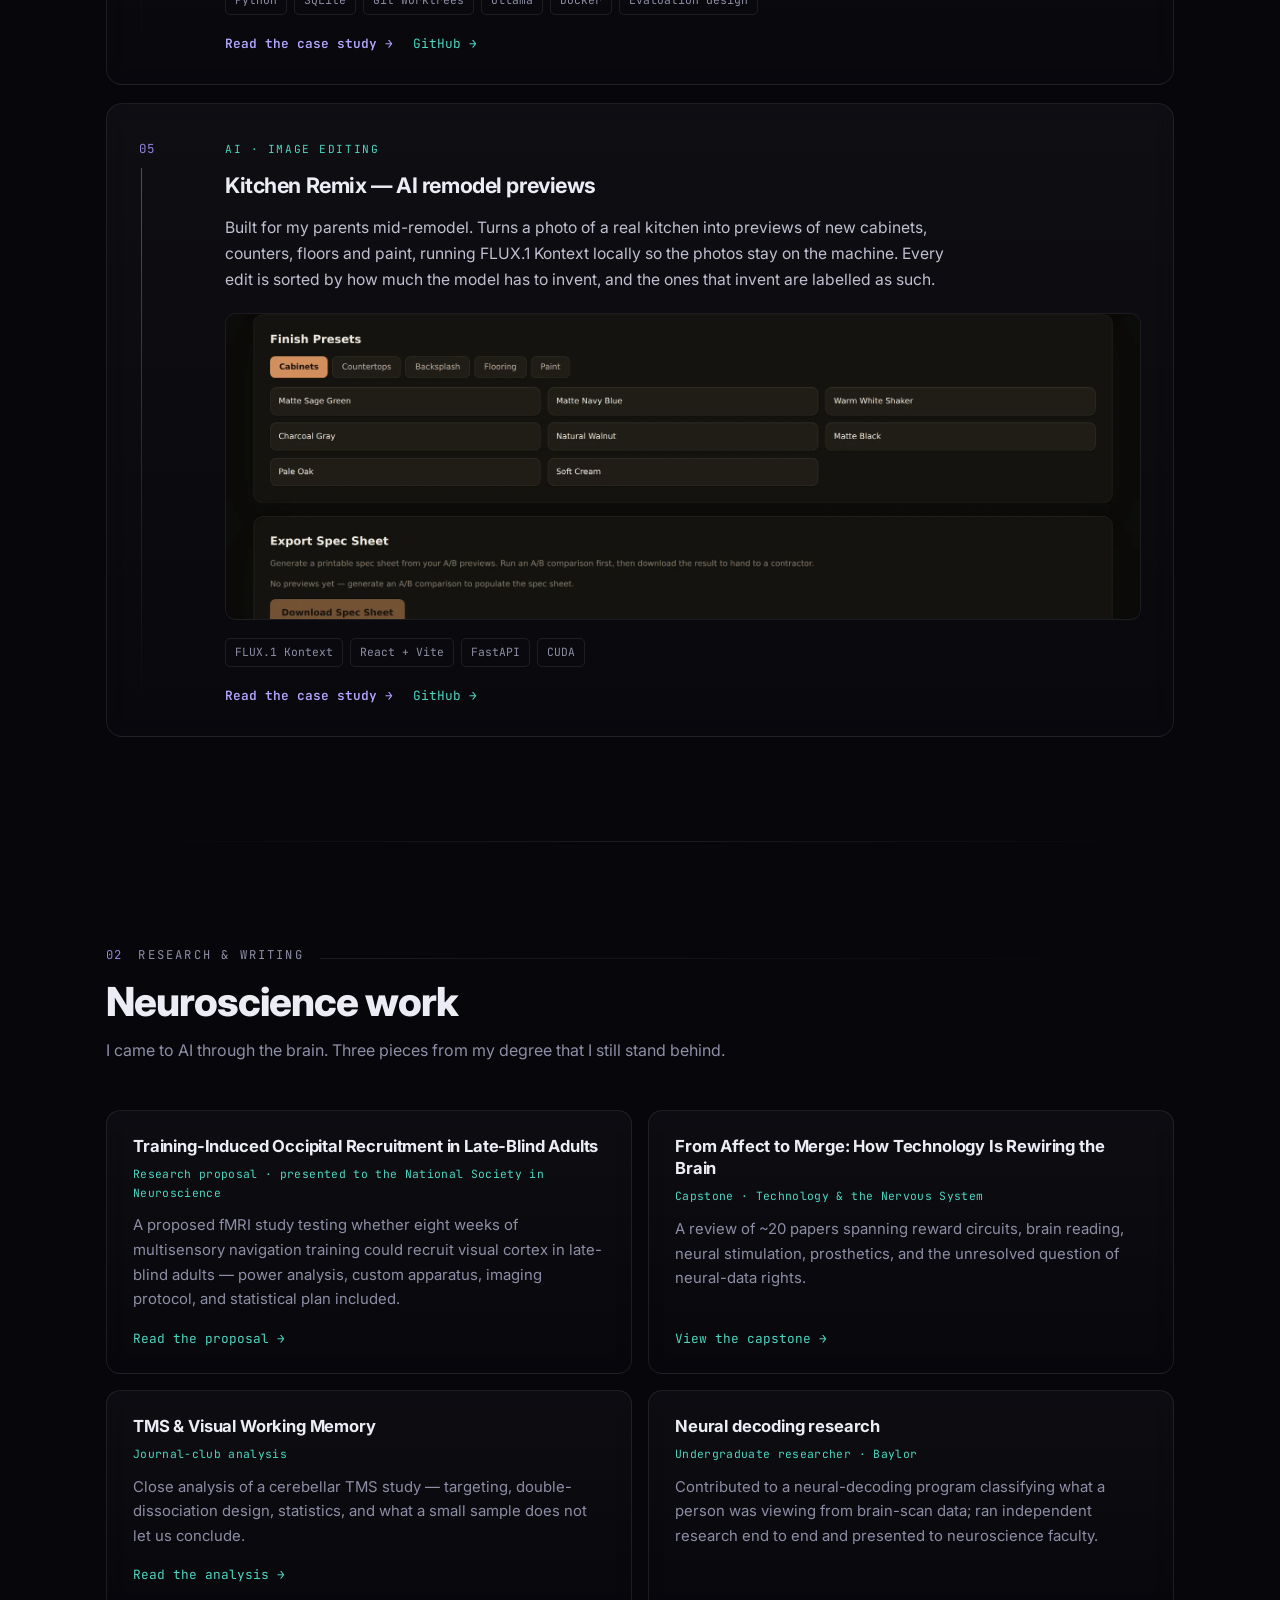
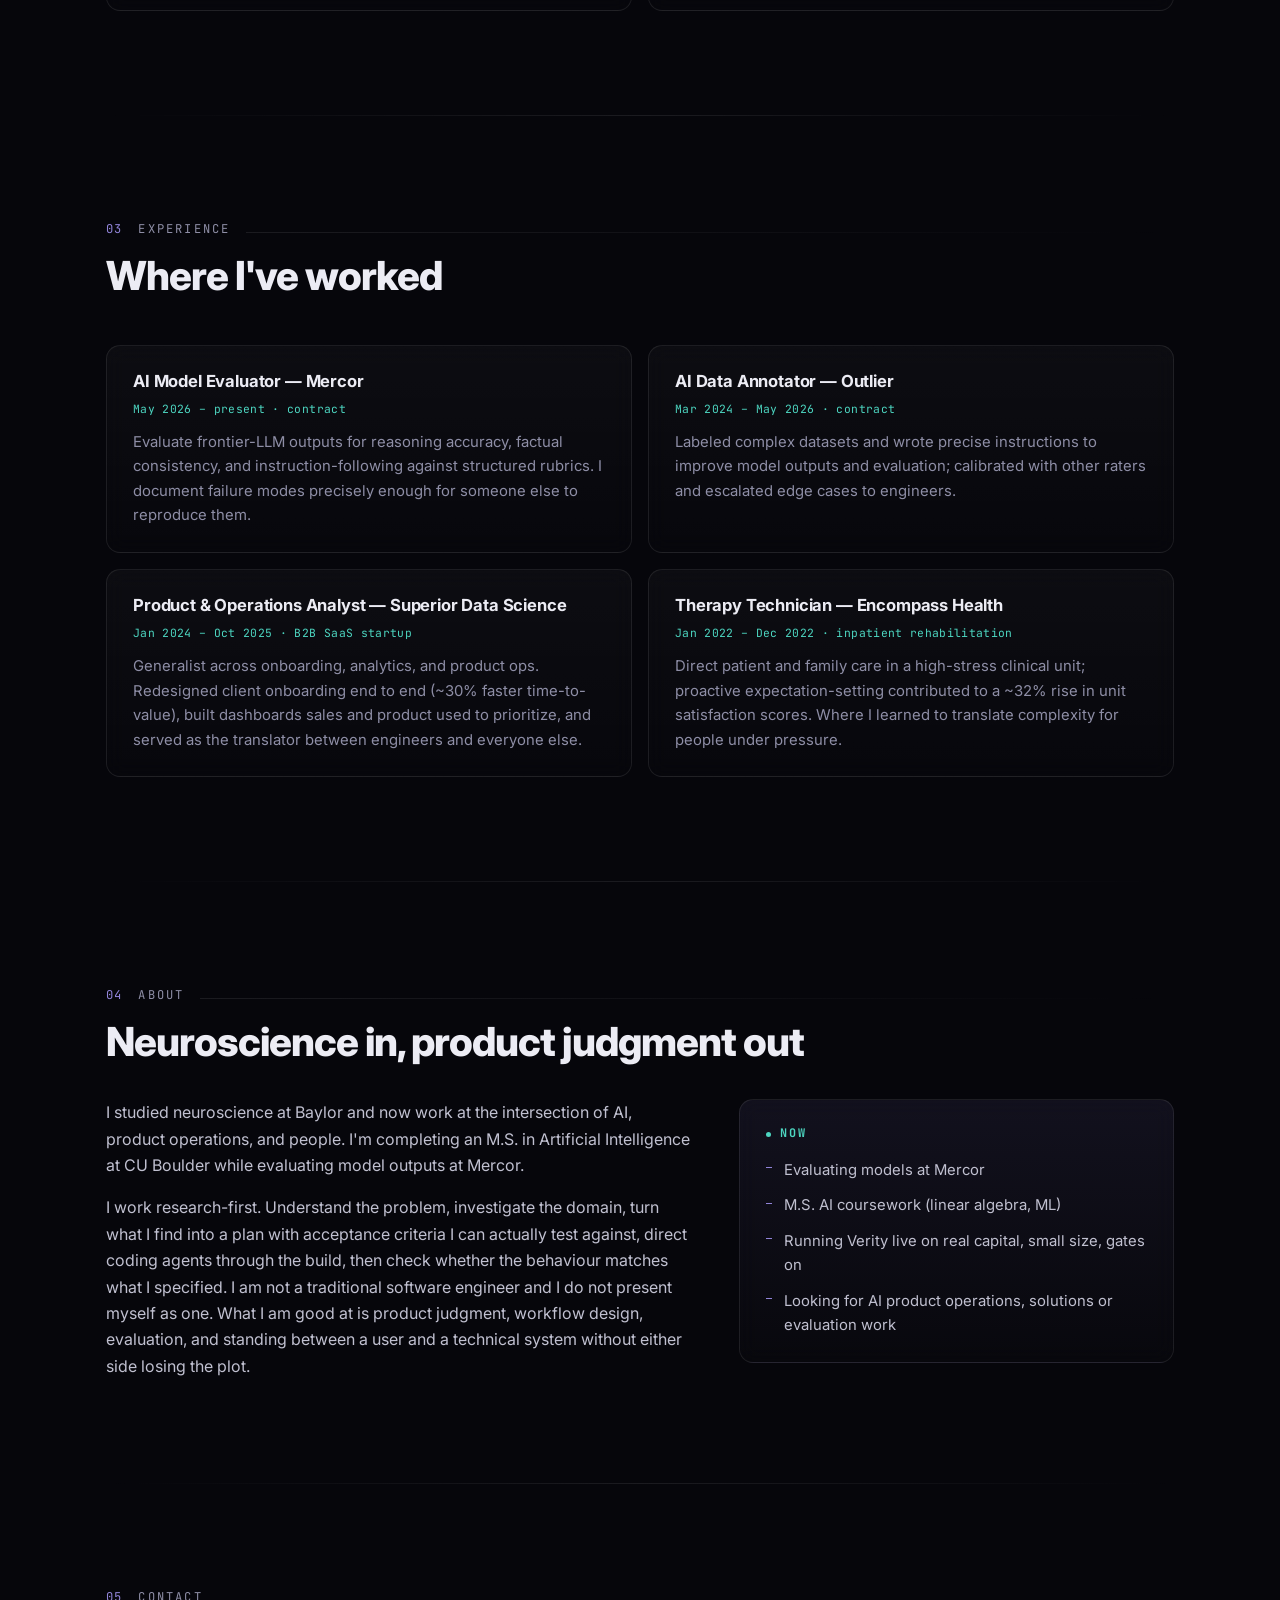
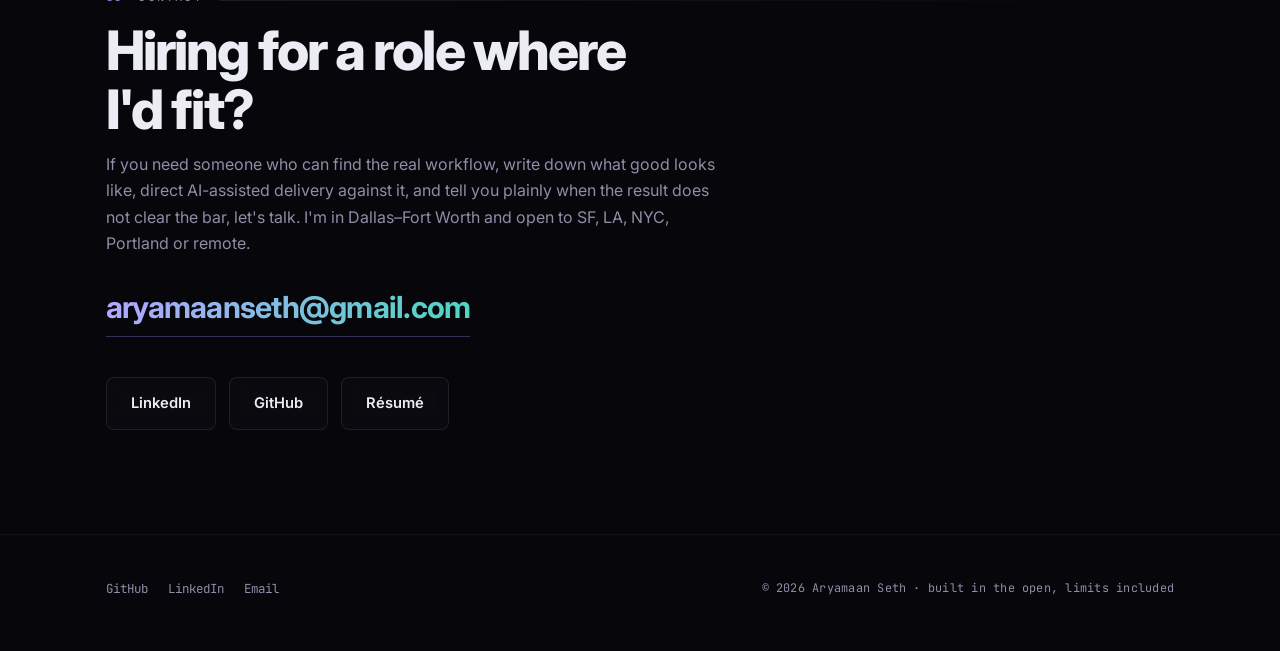
==== commit 11e4b6fd: "Add case-study pages for all five projects - Verity: rewritten from paper-only to live on real capit" ====
--- a/index.html
+++ b/index.html
@@ -27,292 +27,7 @@
 <link rel="preconnect" href="https://fonts.gstatic.com" crossorigin>
 <link href="https://fonts.googleapis.com/css2?family=Inter:wght@400;500;600;700;800;900&family=JetBrains+Mono:wght@400;500;600&display=swap" rel="stylesheet">
 
-<style>
-  :root{
-    --bg:#06060b;
-    --bg-lift:rgba(255,255,255,.028);
-    --line:rgba(255,255,255,.085);
-    --line-soft:rgba(255,255,255,.05);
-    --text:#ececf4;
-    --dim:#c0c0d0;
-    --muted:#8e8ea6;
-    --violet:#9184d9;
-    --violet-hot:#b3a6ff;
-    --teal:#4dd6c1;
-    --maxw:1120px;
-    --font:"Inter",system-ui,-apple-system,"Segoe UI",Roboto,Helvetica,Arial,sans-serif;
-    --mono:"JetBrains Mono",ui-monospace,SFMono-Regular,Menlo,monospace;
-  }
-
-  *{margin:0;padding:0;box-sizing:border-box}
-  html{scroll-behavior:smooth;-webkit-text-size-adjust:100%}
-  body{
-    background:var(--bg);color:var(--text);font-family:var(--font);
-    line-height:1.65;overflow-x:hidden;-webkit-font-smoothing:antialiased;
-  }
-  ::selection{background:rgba(145,132,217,.35);color:#fff}
-  :focus-visible{outline:2px solid var(--teal);outline-offset:3px;border-radius:3px}
-  a{color:inherit;text-decoration:none}
-  img{max-width:100%}
-  .skip-link{position:fixed;z-index:100;top:10px;left:10px;padding:9px 13px;border-radius:6px;
-    background:var(--teal);color:#06110f;font-weight:700;transform:translateY(-160%);transition:transform .2s}
-  .skip-link:focus{transform:none}
-
-  /* ─── background layers ─────────────────────────────── */
-  #neural{position:fixed;inset:0;z-index:0;display:block}
-  .veil{
-    position:fixed;inset:0;z-index:1;pointer-events:none;
-    background:
-      radial-gradient(90% 60% at 50% -10%, rgba(145,132,217,.14), transparent 62%),
-      radial-gradient(70% 50% at 88% 8%, rgba(77,214,193,.07), transparent 60%),
-      linear-gradient(180deg, rgba(6,6,11,.30) 0%, rgba(6,6,11,.62) 45%, rgba(6,6,11,.86) 100%);
-  }
-  .grain{
-    position:fixed;inset:0;z-index:1;pointer-events:none;opacity:.22;
-    background-image:url("data:image/svg+xml,%3Csvg xmlns='http://www.w3.org/2000/svg' width='140' height='140'%3E%3Cfilter id='n'%3E%3CfeTurbulence type='fractalNoise' baseFrequency='.85' numOctaves='3'/%3E%3C/filter%3E%3Crect width='140' height='140' filter='url(%23n)' opacity='.32'/%3E%3C/svg%3E");
-  }
-  nav,main,footer,.progress{position:relative;z-index:3}
-
-  /* ─── scroll progress ───────────────────────────────── */
-  .progress{position:fixed;top:0;left:0;height:2px;width:0;z-index:60;
-    background:linear-gradient(90deg,var(--violet),var(--teal));
-    box-shadow:0 0 12px rgba(145,132,217,.7)}
-
-  /* ─── nav ───────────────────────────────────────────── */
-  nav{position:fixed;top:0;left:0;right:0;z-index:50;
-    background:rgba(6,6,11,.55);backdrop-filter:blur(16px) saturate(140%);
-    border-bottom:1px solid var(--line-soft);transition:background .3s,border-color .3s}
-  nav.stuck{background:rgba(6,6,11,.82);border-bottom-color:var(--line)}
-  .nav-in{max-width:var(--maxw);margin:0 auto;padding:0 26px;height:64px;
-    display:flex;align-items:center;justify-content:space-between;gap:20px}
-  .logo{font-weight:800;letter-spacing:-.02em;font-size:1rem;display:flex;align-items:center;gap:9px;white-space:nowrap}
-  .logo .alias{color:var(--muted);font-weight:600}
-  .logo .dot{width:7px;height:7px;border-radius:50%;background:var(--teal);
-    box-shadow:0 0 10px var(--teal);animation:breathe 3.4s ease-in-out infinite}
-  @keyframes breathe{0%,100%{opacity:1;transform:scale(1)}50%{opacity:.45;transform:scale(.78)}}
-  nav ul{display:flex;gap:26px;list-style:none}
-  nav ul a{font-family:var(--mono);font-size:.78rem;letter-spacing:.04em;color:var(--muted);
-    position:relative;padding:4px 0;transition:color .25s}
-  nav ul a:hover{color:var(--text)}
-  nav ul a.on{color:var(--text)}
-  nav ul a::after{content:"";position:absolute;left:0;right:100%;bottom:-2px;height:1.5px;border-radius:2px;
-    background:linear-gradient(90deg,var(--violet),var(--teal));transition:right .3s cubic-bezier(.2,.7,.3,1)}
-  nav ul a.on::after,nav ul a:hover::after{right:0}
-  .burger{display:none;background:none;border:0;cursor:pointer;width:40px;height:40px;padding:9px}
-  .burger span{display:block;width:20px;height:1.6px;background:var(--text);margin:4px auto;border-radius:2px;
-    transition:transform .3s,opacity .3s}
-  nav.open .burger span:nth-child(1){transform:translateY(5.6px) rotate(45deg)}
-  nav.open .burger span:nth-child(2){opacity:0}
-  nav.open .burger span:nth-child(3){transform:translateY(-5.6px) rotate(-45deg)}
-
-  /* ─── layout ────────────────────────────────────────── */
-  .wrap{max-width:var(--maxw);margin:0 auto;padding:0 26px}
-  section{padding:104px 0;position:relative}
-  section + section::before{content:"";position:absolute;top:0;left:0;right:0;height:1px;
-    background:linear-gradient(90deg,transparent 8%,var(--line) 50%,transparent 92%)}
-
-  /* ─── hero ──────────────────────────────────────────── */
-  .hero{position:relative;min-height:100vh;min-height:100svh;
-    display:flex;flex-direction:column;justify-content:center;padding:120px 0 90px}
-  .eyebrow{font-family:var(--mono);font-size:.74rem;letter-spacing:.16em;text-transform:uppercase;
-    color:var(--teal);display:flex;align-items:center;gap:11px;margin-bottom:26px}
-  .eyebrow::before{content:"";width:26px;height:1px;background:var(--teal);opacity:.6}
-  h1{font-size:clamp(2.5rem,7.2vw,5rem);line-height:1.03;font-weight:800;letter-spacing:-.035em;max-width:15ch}
-  h1 em{font-style:normal;
-    background:linear-gradient(100deg,var(--violet-hot) 0%,var(--teal) 92%);
-    -webkit-background-clip:text;background-clip:text;color:transparent}
-  .sub{margin-top:26px;max-width:58ch;color:var(--dim);font-size:clamp(1rem,1.5vw,1.16rem)}
-  .readouts{display:flex;flex-wrap:wrap;gap:9px;margin-top:34px}
-  .readout{font-family:var(--mono);font-size:.74rem;letter-spacing:.02em;color:var(--dim);
-    border:1px solid var(--line);background:rgba(255,255,255,.03);backdrop-filter:blur(8px);
-    border-radius:6px;padding:7px 13px;display:flex;align-items:center;gap:8px;transition:border-color .3s,transform .3s}
-  .readout:hover{border-color:rgba(145,132,217,.5);transform:translateY(-2px)}
-  .readout b{color:var(--violet-hot);font-weight:600}
-  .readout::before{content:"";width:4px;height:4px;border-radius:50%;background:var(--teal);flex:none;opacity:.8}
-  .cta{display:flex;gap:13px;flex-wrap:wrap;margin-top:40px}
-  .btn{font-size:.92rem;font-weight:600;padding:13px 24px;border-radius:8px;
-    transition:transform .28s cubic-bezier(.2,.7,.3,1),box-shadow .28s,border-color .28s,background .28s;
-    display:inline-flex;align-items:center;gap:9px}
-  .btn.primary{background:linear-gradient(100deg,var(--violet) 0%,#7d6fd0 55%,var(--teal) 190%);color:#0a0813;
-    box-shadow:0 10px 34px -12px rgba(145,132,217,.85)}
-  .btn.primary:hover{transform:translateY(-3px);box-shadow:0 18px 44px -12px rgba(145,132,217,1)}
-  .btn.ghost{border:1px solid var(--line);color:var(--text);background:rgba(255,255,255,.02);backdrop-filter:blur(8px)}
-  .btn.ghost:hover{transform:translateY(-3px);border-color:rgba(145,132,217,.55);background:rgba(145,132,217,.09)}
-  .btn .arw{transition:transform .28s}
-  .btn:hover .arw{transform:translateX(3px)}
-  .hint{position:absolute;bottom:34px;left:26px;font-family:var(--mono);font-size:.68rem;
-    letter-spacing:.22em;text-transform:uppercase;color:var(--muted);display:flex;align-items:center;gap:10px}
-  .hint i{display:block;width:1px;height:34px;background:linear-gradient(180deg,var(--teal),transparent);
-    animation:drip 2.4s ease-in-out infinite}
-  @keyframes drip{0%,100%{opacity:.25;transform:scaleY(.5);transform-origin:top}50%{opacity:1;transform:scaleY(1)}}
-  .fade{opacity:0;animation:rise .85s cubic-bezier(.2,.7,.3,1) forwards}
-  @keyframes rise{from{opacity:0;transform:translateY(24px)}to{opacity:1;transform:none}}
-
-  /* ─── section headers ───────────────────────────────── */
-  .shead{display:flex;align-items:baseline;gap:16px;margin-bottom:14px}
-  .snum{font-family:var(--mono);font-size:.76rem;color:var(--violet);letter-spacing:.1em}
-  .slabel{font-family:var(--mono);font-size:.76rem;letter-spacing:.18em;text-transform:uppercase;color:var(--muted)}
-  .srule{flex:1;height:1px;background:linear-gradient(90deg,var(--line),transparent)}
-  h2{font-size:clamp(1.75rem,3.6vw,2.5rem);font-weight:800;letter-spacing:-.025em;line-height:1.15}
-  .lede{color:var(--muted);max-width:62ch;margin-top:12px;font-size:1rem}
-
-  /* ─── project slabs ─────────────────────────────────── */
-  .projects{margin-top:52px;display:flex;flex-direction:column;gap:18px}
-  .proj{position:relative;overflow:hidden;border:1px solid var(--line);border-radius:16px;
-    background:linear-gradient(180deg,rgba(255,255,255,.035),rgba(255,255,255,.012));
-    backdrop-filter:blur(10px);padding:30px 32px;display:grid;grid-template-columns:64px 1fr;gap:6px 22px;
-    transition:transform .4s cubic-bezier(.2,.7,.3,1),border-color .4s,box-shadow .4s}
-  .proj::before{content:"";position:absolute;inset:0;pointer-events:none;opacity:0;transition:opacity .4s;
-    background:radial-gradient(460px circle at var(--mx,50%) var(--my,50%),rgba(145,132,217,.16),transparent 62%)}
-  .proj:hover::before{opacity:1}
-  .proj:hover{transform:translateY(-4px);border-color:rgba(145,132,217,.42);
-    box-shadow:0 22px 60px -30px rgba(145,132,217,.75)}
-  .proj .idx{font-family:var(--mono);font-size:.78rem;color:var(--violet);
-    padding-top:5px;letter-spacing:.06em;position:relative}
-  .proj .idx::after{content:"";position:absolute;left:2px;top:34px;bottom:2px;width:1px;
-    background:linear-gradient(180deg,rgba(145,132,217,.5),transparent)}
-  .ptag{font-family:var(--mono);font-size:.7rem;letter-spacing:.14em;text-transform:uppercase;color:var(--teal)}
-  .proj h3{font-size:1.34rem;font-weight:700;letter-spacing:-.02em;margin:7px 0 0;
-    display:flex;align-items:center;flex-wrap:wrap;gap:10px}
-  .live{font-family:var(--mono);font-size:.66rem;letter-spacing:.1em;text-transform:uppercase;font-weight:600;
-    color:var(--teal);border:1px solid rgba(77,214,193,.38);background:rgba(77,214,193,.1);
-    border-radius:999px;padding:3px 11px;display:inline-flex;align-items:center;gap:7px}
-  .live::before{content:"";width:5px;height:5px;border-radius:50%;background:var(--teal);
-    box-shadow:0 0 0 0 rgba(77,214,193,.7);animation:ping 2s cubic-bezier(.2,.7,.3,1) infinite}
-  @keyframes ping{0%{box-shadow:0 0 0 0 rgba(77,214,193,.6)}70%{box-shadow:0 0 0 7px rgba(77,214,193,0)}100%{box-shadow:0 0 0 0 rgba(77,214,193,0)}}
-  .proj p{color:var(--dim);margin-top:12px;font-size:.98rem;max-width:74ch}
-  .deep{margin-top:16px;border-top:1px solid var(--line-soft)}
-  .deep summary{cursor:pointer;list-style:none;font-family:var(--mono);font-size:.74rem;letter-spacing:.1em;
-    text-transform:uppercase;color:var(--violet-hot);padding:13px 0 0;display:flex;align-items:center;gap:9px;
-    transition:color .25s}
-  .deep summary::-webkit-details-marker{display:none}
-  .deep summary:hover{color:var(--teal)}
-  .deep summary .pm{width:13px;height:13px;position:relative;flex:none}
-  .deep summary .pm::before,.deep summary .pm::after{content:"";position:absolute;background:currentColor;
-    border-radius:2px;transition:transform .3s cubic-bezier(.2,.7,.3,1)}
-  .deep summary .pm::before{left:0;right:0;top:6px;height:1.5px}
-  .deep summary .pm::after{top:0;bottom:0;left:6px;width:1.5px}
-  .deep[open] summary .pm::after{transform:rotate(90deg)}
-  .deep .body{color:var(--muted);font-size:.94rem;padding:12px 0 4px;max-width:76ch;
-    border-left:2px solid rgba(145,132,217,.35);padding-left:16px;margin-top:10px;
-    animation:unfold .4s ease}
-  @keyframes unfold{from{opacity:0;transform:translateY(-6px)}to{opacity:1;transform:none}}
-  .stack{display:flex;flex-wrap:wrap;gap:7px;margin-top:18px}
-  .stack span{font-family:var(--mono);font-size:.71rem;color:var(--muted);border:1px solid var(--line);
-    border-radius:5px;padding:4px 9px;transition:color .25s,border-color .25s}
-  .proj:hover .stack span{color:var(--dim);border-color:rgba(255,255,255,.14)}
-  .repo{margin-top:18px;font-family:var(--mono);font-size:.8rem;color:var(--teal);
-    display:inline-flex;align-items:center;gap:8px;transition:gap .25s}
-  .repo:hover{gap:12px}
-  .proj-featured{border-color:rgba(77,214,193,.32);background:
-    linear-gradient(180deg,rgba(77,214,193,.055),rgba(255,255,255,.014))}
-  .evidence-figure{margin-top:22px;border:1px solid var(--line);border-radius:12px;overflow:hidden;
-    background:#080d0f;box-shadow:0 24px 60px -42px rgba(77,214,193,.8)}
-  .evidence-figure a{display:block;line-height:0}
-  .evidence-figure img{display:block;width:100%;height:auto}
-  .evidence-figure figcaption{padding:11px 14px;line-height:1.5;font-family:var(--mono);
-    font-size:.68rem;color:var(--muted);border-top:1px solid var(--line-soft)}
-  .walkthrough{margin-top:20px;border:1px solid var(--line);border-radius:12px;padding:20px;
-    background:rgba(0,0,0,.18)}
-  .walk-head{display:flex;align-items:baseline;justify-content:space-between;gap:16px;margin-bottom:13px}
-  .walk-head h4{font-size:1rem;letter-spacing:-.01em}
-  .walk-head span{font-family:var(--mono);font-size:.66rem;color:var(--teal);text-transform:uppercase;letter-spacing:.1em}
-  .walkthrough ol{list-style:none;display:grid;grid-template-columns:1fr 1fr;gap:10px}
-  .walkthrough li{border:1px solid var(--line-soft);border-radius:9px;padding:13px 14px;
-    color:var(--dim);font-size:.86rem;background:rgba(255,255,255,.018)}
-  .walkthrough li b{display:block;color:var(--text);font-size:.85rem;margin-bottom:4px}
-  .walkthrough .step{font-family:var(--mono);color:var(--violet-hot);margin-right:7px}
-  .ownership{margin-top:12px;display:grid;grid-template-columns:1fr 1fr 1fr;gap:10px}
-  .owner-card{border:1px solid var(--line);border-radius:10px;padding:15px;background:rgba(255,255,255,.018)}
-  .owner-card h4{font-family:var(--mono);font-size:.68rem;letter-spacing:.12em;text-transform:uppercase;
-    color:var(--teal);margin-bottom:7px}
-  .owner-card p{font-size:.84rem;line-height:1.55;margin:0;color:var(--muted)}
-  .honesty-note{margin-top:14px;padding:11px 14px;border-left:2px solid var(--teal);
-    background:rgba(77,214,193,.055);color:var(--dim);font-size:.86rem}
-  #verity,#verity-walkthrough{scroll-margin-top:84px}
-
-  /* ─── item grid ─────────────────────────────────────── */
-  .grid2{display:grid;grid-template-columns:1fr 1fr;gap:16px;margin-top:46px}
-  .item{position:relative;overflow:hidden;border:1px solid var(--line);border-radius:14px;padding:24px 26px;
-    background:linear-gradient(180deg,rgba(255,255,255,.03),rgba(255,255,255,.008));backdrop-filter:blur(10px);
-    display:flex;flex-direction:column;transition:transform .35s cubic-bezier(.2,.7,.3,1),border-color .35s}
-  .item::before{content:"";position:absolute;inset:0;pointer-events:none;opacity:0;transition:opacity .35s;
-    background:radial-gradient(340px circle at var(--mx,50%) var(--my,50%),rgba(145,132,217,.14),transparent 62%)}
-  .item:hover::before{opacity:1}
-  .item:hover{transform:translateY(-4px);border-color:rgba(145,132,217,.4)}
-  .item h3{font-size:1.04rem;font-weight:700;letter-spacing:-.01em;line-height:1.35}
-  .when{font-family:var(--mono);font-size:.71rem;color:var(--teal);letter-spacing:.03em;margin-top:8px;display:block}
-  .item p{color:var(--muted);font-size:.93rem;margin-top:11px}
-  .item .repo{margin-top:auto;padding-top:16px}
-
-  /* ─── about / now ───────────────────────────────────── */
-  .about-grid{display:grid;grid-template-columns:1.15fr .85fr;gap:44px;margin-top:34px;align-items:start}
-  .about-grid p{color:var(--dim);font-size:1rem}
-  .about-grid p + p{margin-top:16px}
-  .now{border:1px solid var(--line);border-radius:14px;padding:24px 26px;
-    background:linear-gradient(180deg,rgba(145,132,217,.09),rgba(255,255,255,.01));backdrop-filter:blur(10px);
-    position:sticky;top:96px}
-  .now h3{font-family:var(--mono);font-size:.74rem;letter-spacing:.18em;text-transform:uppercase;
-    color:var(--teal);display:flex;align-items:center;gap:9px;margin-bottom:14px}
-  .now h3::before{content:"";width:5px;height:5px;border-radius:50%;background:var(--teal);
-    box-shadow:0 0 0 0 rgba(77,214,193,.7);animation:ping 2s cubic-bezier(.2,.7,.3,1) infinite}
-  .now ul{list-style:none;display:flex;flex-direction:column;gap:11px}
-  .now li{color:var(--dim);font-size:.93rem;padding-left:18px;position:relative}
-  .now li::before{content:"";position:absolute;left:0;top:.62em;width:6px;height:1px;background:var(--violet)}
-
-  /* ─── contact ───────────────────────────────────────── */
-  .contact-h{font-size:clamp(2rem,5.2vw,3.4rem);font-weight:800;letter-spacing:-.035em;line-height:1.08;max-width:16ch}
-  .mail{display:inline-block;margin-top:26px;font-size:clamp(1.1rem,2.8vw,1.9rem);font-weight:700;
-    letter-spacing:-.025em;background:linear-gradient(100deg,var(--violet-hot),var(--teal));
-    -webkit-background-clip:text;background-clip:text;color:transparent;
-    border-bottom:1px solid rgba(145,132,217,.35);padding-bottom:4px;transition:border-color .3s}
-  .mail:hover{border-color:var(--teal)}
-
-  /* ─── footer ────────────────────────────────────────── */
-  footer{padding:44px 0 52px;border-top:1px solid var(--line-soft);color:var(--muted);font-size:.86rem}
-  .foot-in{display:flex;justify-content:space-between;align-items:center;gap:20px;flex-wrap:wrap}
-  .foot-links{display:flex;gap:20px;font-family:var(--mono);font-size:.78rem}
-  .foot-links a{transition:color .25s}
-  .foot-links a:hover{color:var(--teal)}
-  .sig{font-family:var(--mono);font-size:.74rem;letter-spacing:.02em}
-
-  /* ─── reveal ────────────────────────────────────────── */
-  .rv{opacity:0;transform:translateY(28px);transition:opacity .8s cubic-bezier(.2,.7,.3,1),transform .8s cubic-bezier(.2,.7,.3,1)}
-  .rv.in{opacity:1;transform:none}
-
-  /* ─── responsive ────────────────────────────────────── */
-  @media(max-width:900px){
-    .about-grid{grid-template-columns:1fr;gap:26px}
-    .now{position:static}
-    .ownership{grid-template-columns:1fr}
-  }
-  @media(max-width:760px){
-    .grid2{grid-template-columns:1fr}
-    section{padding:76px 0}
-    .proj{grid-template-columns:1fr;padding:26px 22px;gap:0}
-    .proj .idx{grid-row:auto;padding-top:0;margin-bottom:10px}
-    .proj .idx::after{display:none}
-    .burger{display:block}
-    nav ul{position:absolute;top:64px;left:0;right:0;flex-direction:column;gap:0;
-      background:rgba(6,6,11,.96);backdrop-filter:blur(18px);border-bottom:1px solid var(--line);
-      max-height:0;overflow:hidden;visibility:hidden;pointer-events:none;
-      transition:max-height .35s cubic-bezier(.2,.7,.3,1),visibility 0s linear .35s}
-    nav.open ul{max-height:300px;visibility:visible;pointer-events:auto;transition-delay:0s}
-    nav ul li{border-top:1px solid var(--line-soft)}
-    nav ul a{display:block;padding:15px 26px;font-size:.85rem}
-    nav ul a::after{display:none}
-    .walkthrough{padding:16px}
-    .walkthrough ol{grid-template-columns:1fr}
-    .walk-head{align-items:flex-start;flex-direction:column;gap:3px}
-    .evidence-figure figcaption{font-size:.63rem}
-    .hint{display:none}
-  }
-  @media(prefers-reduced-motion:reduce){
-    *,*::before,*::after{animation:none!important;transition:none!important;scroll-behavior:auto!important}
-    .rv,.fade{opacity:1;transform:none}
-    #neural{display:none}
-  }
-</style>
+<link rel="stylesheet" href="assets/site.css">
 </head>
 <body>
 
@@ -343,10 +58,10 @@
 <header class="hero"><div class="wrap">
   <div class="eyebrow fade" style="animation-delay:.05s">AI product operations · solutions discovery · LLM evaluation</div>
   <h1 class="fade" style="animation-delay:.16s">I build AI tools <em>people actually use</em>.</h1>
-  <p class="sub fade" style="animation-delay:.3s">I'm Aryamaan (Arya) Seth. I own discovery, research, requirements, evaluation, and delivery; AI coding agents help me implement. The result is useful systems with real users, clear human gates, and documented limits. Based in Dallas–Fort Worth and open to SF, LA, NYC, Portland, or remote.</p>
+  <p class="sub fade" style="animation-delay:.3s">I'm Aryamaan (Arya) Seth. I own the discovery, the requirements, the evaluation and the call on whether something is ready. AI coding agents do the implementation. What comes out has real users, a human in the loop where it matters, and its limits written down. Based in Dallas–Fort Worth, open to SF, LA, NYC, Portland or remote.</p>
   <div class="readouts fade" style="animation-delay:.42s">
     <div class="readout"><b>Deployed:</b> prof-ai, in live classroom use</div>
-    <div class="readout"><b>Verity:</b> paper-only evidence lab</div>
+    <div class="readout"><b>Verity:</b> live on real capital</div>
     <div class="readout"><b>M.S. Artificial Intelligence</b> · CU Boulder · 4.0</div>
     <div class="readout"><b>LLM evals</b> @ Mercor</div>
   </div>
@@ -361,7 +76,7 @@
 <section id="projects"><div class="wrap">
   <div class="shead rv"><span class="snum">01</span><span class="slabel">Projects</span><span class="srule"></span></div>
   <h2 class="rv">AI-assisted systems, evidence included</h2>
-  <p class="lede rv">Each case starts with a real problem and a written definition of what good looks like. I show what I owned, where AI implemented, and how the result was checked.</p>
+  <p class="lede rv">Five systems, each with a case study behind it. Every one starts from a real problem and a written definition of what good looks like. I show what I owned, what the agents built, how it was checked, and where the claim stops.</p>
 
   <div class="projects">
 
@@ -369,47 +84,20 @@
       <div class="idx">01</div>
       <div>
         <span class="ptag">AI product operations · Research system</span>
-        <h3>Verity — BTC evidence lab <span class="live">paper only</span></h3>
-        <p>A local research lab that streams Coinbase and read-only Kalshi data, compares a settlement model with market prices, journals every decision, and returns <strong>no-trade</strong> when the evidence is weak. There is no order-entry method and no real-money execution.</p>
-
-        <figure class="evidence-figure">
-          <a href="assets/verity-dashboard.webp" target="_blank" rel="noopener" aria-label="Open the full Verity dashboard screenshot">
-            <img src="assets/verity-dashboard.webp" width="2560" height="1303" loading="lazy" alt="Verity paper-only research dashboard showing live Coinbase and Kalshi status, a Bitcoin chart, settlement probability compared with the market midpoint, a no-trade decision, a decision ledger, and model comparison panels.">
-          </a>
-          <figcaption>Product snapshot · paper research outputs only · execution disabled · no profitability claim</figcaption>
-        </figure>
-
-        <div class="walkthrough" id="verity-walkthrough">
-          <div class="walk-head">
-            <h4>60-second walkthrough</h4>
-            <span>read time · about 60 sec</span>
-          </div>
-          <ol>
-            <li><b><span class="step">01</span>Set the boundary</b>Coinbase supplies public market data; Kalshi access is read-only. The product observes and records. It cannot place an order.</li>
-            <li><b><span class="step">02</span>Compare the evidence</b>A settlement-aware estimate sits beside the same-snapshot market midpoint, with source quality, timing, and uncertainty kept visible.</li>
-            <li><b><span class="step">03</span>Gate the decision</b>Missing evidence, weak expected edge, or unreliable timing produces no-trade. Signals and rejected decisions remain in an audit ledger.</li>
-            <li><b><span class="step">04</span>Test the story</b>The comparison view currently says the market baseline is stronger. That is the useful result: reject the exciting claim and keep execution disabled.</li>
-          </ol>
-        </div>
-
-        <div class="ownership" aria-label="Verity ownership and implementation disclosure">
-          <div class="owner-card">
-            <h4>I owned</h4>
-            <p>Problem framing, source and settlement-rule research, product requirements, acceptance criteria, evaluation gates, UI priorities, and the go / no-go decisions.</p>
-          </div>
-          <div class="owner-card">
-            <h4>AI implemented</h4>
-            <p>Coding agents generated substantial parts of the code, tests, and documentation from my plans, then revised the system through iterative feedback.</p>
-          </div>
-          <div class="owner-card">
-            <h4>Evidence bar</h4>
-            <p>Paper-only operation, read-only data access, causal timing checks, journaled decisions, explicit rejection gates, and conclusions that can say “not proven.”</p>
-          </div>
-        </div>
-
-        <div class="honesty-note"><strong>How I work:</strong> I use AI coding agents as the implementation layer. My value is deciding what to build, translating research into precise constraints, and refusing to call the result successful until the evidence supports it.</div>
-        <div class="stack"><span>Product requirements</span><span>Research protocol</span><span>Evaluation gates</span><span>Decision audit</span><span>AI-agent orchestration</span></div>
-        <a class="repo" href="assets/verity-dashboard.webp" target="_blank" rel="noopener">Open full product screenshot <span class="arw">→</span></a>
+        <h3>Verity — BTC settlement lab <span class="live">live · real capital</span></h3>
+        <p>A local research lab that prices Bitcoin settlement markets on Kalshi against live Coinbase data, journals
+        every decision, and returns <strong>no-trade</strong> when the evidence is thin. It ran paper-only for months.
+        Version 4 cleared the gates I wrote for it, so I turned on real money. Five days in, up $540, and I am still
+        not calling that proof of edge.</p>
+        <figure class="fig" style="margin-top:20px">
+          <img src="assets/verity-dashboard.webp" width="2560" height="1303" loading="lazy"
+               alt="Verity dashboard showing live Coinbase and Kalshi status, settlement probability against the market midpoint, a no-trade decision, and the decision ledger.">
+          <figcaption>The dashboard during the paper-only phase, execution disabled. That banner is what it looked like while it was still earning the right to trade.</figcaption>
+        </figure>
+        <div class="stack"><span>Product requirements</span><span>Research protocol</span><span>Evaluation gates</span><span>Decision audit</span><span>Live market data</span></div>
+        <div class="plinks">
+          <a class="repo strong" href="projects/verity.html">Read the case study <span class="arw">→</span></a>
+        </div>
       </div>
     </article>
 
@@ -417,16 +105,19 @@
       <div class="idx">02</div>
       <div>
         <span class="ptag">AI · Audio · Education</span>
-        <h3>prof-ai — local AI lecture assistant <span class="live">in classroom use</span></h3>
-        <p>A voice-interactive classroom assistant built end to end: live lecture transcription, retrieval-augmented Q&amp;A grounded in the professor's own course materials, and spoken answers through a web interface. A Baylor professor uses it in class today.</p>
-        <details class="deep">
-          <summary><span class="pm"></span>Under the hood</summary>
-          <div class="body">Everything — transcription, retrieval, language model, speech synthesis — runs on one local machine. Zero per-query cost and no student or course data leaving the room is what made adoption possible with no budget and no procurement process. I scoped it sitting next to the professor: a lecture / question / processing state machine, multi-turn conversation mode, and iteration driven by what actually happened in class.</div>
-        </details>
-        <!-- TODO: paste professor quote here once received:
-        <div class="quote">"…" <small>— Professor X, Baylor University</small></div> -->
-        <div class="stack"><span>Python</span><span>Ollama</span><span>ChromaDB</span><span>faster-whisper</span><span>Kokoro TTS</span><span>RAG</span></div>
-        <a class="repo" href="https://github.com/AdrianSeth1/prof-ai">View on GitHub <span class="arw">→</span></a>
+        <h3>prof-ai — local lecture assistant <span class="live">in classroom use</span></h3>
+        <p>Listens to a live lecture, answers questions out loud from the professor's own materials, and afterwards
+        reports which concepts the lecture skipped. All of it runs on one machine in the room, so there is no bill and
+        no student audio leaving the building. A Baylor professor uses it in class.</p>
+        <figure class="pcard-fig">
+          <img src="assets/profai-gaps.webp" width="2000" height="1250" loading="lazy"
+               alt="prof-ai gap analysis showing findings graded uncovered, partial and covered, each with a quoted lecture moment and its source.">
+        </figure>
+        <div class="stack"><span>Python</span><span>faster-whisper</span><span>ChromaDB</span><span>Ollama</span><span>Piper TTS</span><span>React</span><span>RAG</span></div>
+        <div class="plinks">
+          <a class="repo strong" href="projects/prof-ai.html">Read the case study <span class="arw">→</span></a>
+          <a class="repo" href="https://github.com/AdrianSeth1/prof-ai">GitHub <span class="arw">→</span></a>
+        </div>
       </div>
     </article>
 
@@ -434,29 +125,39 @@
       <div class="idx">03</div>
       <div>
         <span class="ptag">AI · Full-stack platform</span>
-        <h3>AutoApply — job-search automation platform</h3>
-        <p>What started as "a script to fill forms" became a multi-service platform: a Vue 3 SPA over a FastAPI backend, PostgreSQL, Redis/Celery workers, and local LLMs — searching job sources, scoring fit with explainable rules, and generating tailored, fact-checked application documents.</p>
-        <details class="deep">
-          <summary><span class="pm"></span>Under the hood</summary>
-          <div class="body">The interesting engineering is in the guardrails: document generation is evidence-grounded (bullets come from a verified pool with fact-drift validation, so the LLM can't invent achievements), every submission is gated behind a human review queue, and scoring produces an explainable breakdown instead of a black-box number. Caching, deduplication across job sources, and a version ledger keep a 1,000+ document pipeline auditable.</div>
-        </details>
-        <div class="stack"><span>FastAPI</span><span>Vue 3</span><span>PostgreSQL</span><span>Celery / Redis</span><span>Playwright</span><span>Ollama</span><span>SQLAlchemy</span></div>
-        <a class="repo" href="https://github.com/AdrianSeth1/auto-apply">View on GitHub <span class="arw">→</span></a>
+        <h3>AutoApply — job-search platform</h3>
+        <p>Searches job sources, scores fit with a breakdown you can argue with, and writes tailored documents from a
+        verified pool of facts so the model cannot invent achievements. Nothing reaches an employer without a person
+        approving it. There is no autopilot setting, on purpose.</p>
+        <figure class="pcard-fig">
+          <img src="assets/autoapply-review.webp" width="2000" height="1250" loading="lazy"
+               alt="AutoApply review board with applications waiting on human approval before submission.">
+        </figure>
+        <div class="stack"><span>FastAPI</span><span>Vue 3</span><span>PostgreSQL</span><span>Celery / Redis</span><span>Playwright</span><span>Ollama</span></div>
+        <div class="plinks">
+          <a class="repo strong" href="projects/autoapply.html">Read the case study <span class="arw">→</span></a>
+          <a class="repo" href="https://github.com/AdrianSeth1/auto-apply">GitHub <span class="arw">→</span></a>
+        </div>
       </div>
     </article>
 
     <article class="proj rv">
       <div class="idx">04</div>
       <div>
-        <span class="ptag">AI · Developer tools</span>
+        <span class="ptag">AI · Developer tools · Evaluation</span>
         <h3>Apoapsis Harness — verification layer for coding agents</h3>
-        <p>An experiment in splitting coding-agent work between local and hosted models: local models handle routine search, edits, and checks; harder planning escalates with only the context it needs — and the system knows when to stop for a person.</p>
-        <details class="deep">
-          <summary><span class="pm"></span>Under the hood</summary>
-          <div class="body">Task state, git worktrees, context retrieval, and a full audit trail live in SQLite + Git, so agent work happens in a bounded sandbox where it can't damage the main tree. In my testing it matches or beats an unharnessed local model while staying cheaper than sending everything to a frontier model — a concrete way to test routing ideas instead of arguing about them in the abstract.</div>
-        </details>
-        <div class="stack"><span>Python</span><span>SQLite</span><span>Git</span><span>Ollama</span><span>ripgrep</span></div>
-        <a class="repo" href="https://github.com/AdrianSeth1/apoapsis-harness">View on GitHub <span class="arw">→</span></a>
+        <p>Models propose. The harness controls files, commands, verification and the decision that work is finished.
+        Then I measured my own system properly and found six of seven completed slices could not point at the evidence
+        that justified completing them. That finding is published, in full, on the case study.</p>
+        <figure class="pcard-fig">
+          <img src="assets/apoapsis-overview.webp" width="2000" height="1250" loading="lazy"
+               alt="Apoapsis local control surface showing task records, configuration state, and the authority boundary.">
+        </figure>
+        <div class="stack"><span>Python</span><span>SQLite</span><span>Git worktrees</span><span>Ollama</span><span>Docker</span><span>Evaluation design</span></div>
+        <div class="plinks">
+          <a class="repo strong" href="projects/apoapsis.html">Read the case study <span class="arw">→</span></a>
+          <a class="repo" href="https://github.com/AdrianSeth1/apoapsis-harness">GitHub <span class="arw">→</span></a>
+        </div>
       </div>
     </article>
 
@@ -464,14 +165,19 @@
       <div class="idx">05</div>
       <div>
         <span class="ptag">AI · Image editing</span>
-        <h3>Kitchen Remix — AI remodel visualizer</h3>
-        <p>Built for my parents mid-remodel: turns a photo of a real kitchen into previews of new cabinets, counters, floors, and paint — running FLUX.1 Kontext locally so family photos never leave the machine.</p>
-        <details class="deep">
-          <summary><span class="pm"></span>Under the hood</summary>
-          <div class="body">The model is good at changing finishes and much less trustworthy at inventing geometry, so the UI labels every render by reliability tier instead of presenting all output with equal confidence. Knowing where a model is guessing is half the product.</div>
-        </details>
+        <h3>Kitchen Remix — AI remodel previews</h3>
+        <p>Built for my parents mid-remodel. Turns a photo of a real kitchen into previews of new cabinets, counters,
+        floors and paint, running FLUX.1 Kontext locally so the photos stay on the machine. Every edit is sorted by how
+        much the model has to invent, and the ones that invent are labelled as such.</p>
+        <figure class="pcard-fig">
+          <img src="assets/kitchen-finishes.webp" width="2000" height="669" loading="lazy"
+               alt="Kitchen Remix finish presets per surface plus the contractor spec-sheet export.">
+        </figure>
         <div class="stack"><span>FLUX.1 Kontext</span><span>React + Vite</span><span>FastAPI</span><span>CUDA</span></div>
-        <a class="repo" href="https://github.com/AdrianSeth1/Kitchen-remix">View on GitHub <span class="arw">→</span></a>
+        <div class="plinks">
+          <a class="repo strong" href="projects/kitchen-remix.html">Read the case study <span class="arw">→</span></a>
+          <a class="repo" href="https://github.com/AdrianSeth1/Kitchen-remix">GitHub <span class="arw">→</span></a>
+        </div>
       </div>
     </article>
 
@@ -542,15 +248,15 @@
   <div class="about-grid">
     <div class="rv">
       <p>I studied neuroscience at Baylor and now work at the intersection of AI, product operations, and people. I'm completing an M.S. in Artificial Intelligence at CU Boulder while evaluating model outputs at Mercor.</p>
-      <p>My workflow is research-first: understand the problem, investigate the domain with AI, turn the findings into a plan and acceptance criteria, direct coding agents through implementation, and test whether the behavior matches the plan. I am not presenting myself as a traditional software engineer. I am strongest at product judgment, workflow design, evaluation, documentation, and translating between a user and a technical system.</p>
+      <p>I work research-first. Understand the problem, investigate the domain, turn what I find into a plan with acceptance criteria I can actually test against, direct coding agents through the build, then check whether the behaviour matches what I specified. I am not a traditional software engineer and I do not present myself as one. What I am good at is product judgment, workflow design, evaluation, and standing between a user and a technical system without either side losing the plot.</p>
     </div>
     <aside class="now rv">
       <h3>Now</h3>
       <ul>
         <li>Evaluating models at Mercor</li>
         <li>M.S. AI coursework (linear algebra, ML)</li>
-        <li>Running Verity as a paper-only evidence lab</li>
-        <li>Looking for AI product operations, implementation, solutions, or evaluation work</li>
+        <li>Running Verity live on real capital, small size, gates on</li>
+        <li>Looking for AI product operations, solutions or evaluation work</li>
       </ul>
     </aside>
   </div>
@@ -559,7 +265,7 @@
 <section id="contact"><div class="wrap">
   <div class="shead rv"><span class="snum">05</span><span class="slabel">Contact</span><span class="srule"></span></div>
   <h2 class="contact-h rv">Hiring for a role where I'd fit?</h2>
-  <p class="lede rv">If you need someone who can uncover the real workflow, define what good looks like, direct AI-assisted delivery, and keep the customer and the evidence in the loop, let's talk. I'm in Dallas–Fort Worth and open to SF, LA, NYC, Portland, or remote.</p>
+  <p class="lede rv">If you need someone who can find the real workflow, write down what good looks like, direct AI-assisted delivery against it, and tell you plainly when the result does not clear the bar, let's talk. I'm in Dallas–Fort Worth and open to SF, LA, NYC, Portland or remote.</p>
   <div class="rv"><a class="mail" href="mailto:aryamaanseth@gmail.com">aryamaanseth@gmail.com</a></div>
   <div class="cta rv">
     <a class="btn ghost" href="https://www.linkedin.com/in/aryamaanseth/">LinkedIn</a>
@@ -576,270 +282,9 @@
     <a href="https://www.linkedin.com/in/aryamaanseth/">LinkedIn</a>
     <a href="mailto:aryamaanseth@gmail.com">Email</a>
   </div>
-  <div class="sig">© 2026 Aryamaan Seth · AI-assisted, human-directed, evidence over hype</div>
+  <div class="sig">© 2026 Aryamaan Seth · built in the open, limits included</div>
 </div></footer>
 
-<script>
-(function(){
-  const reduce = matchMedia('(prefers-reduced-motion: reduce)').matches;
-
-  /* ---------- scroll progress + sticky nav ---------- */
-  const prog = document.getElementById('prog');
-  const nav  = document.getElementById('nav');
-  function onScroll(){
-    const max = document.documentElement.scrollHeight - innerHeight;
-    prog.style.width = (max > 0 ? (scrollY / max) * 100 : 0) + '%';
-    nav.classList.toggle('stuck', scrollY > 24);
-  }
-  addEventListener('scroll', onScroll, {passive:true});
-  onScroll();
-
-  /* ---------- mobile menu ---------- */
-  const burger = document.getElementById('burger');
-  const menu = document.getElementById('menu');
-  const mobileNav = matchMedia('(max-width: 760px)');
-  function setMenuOpen(open) {
-    const mobileOpen = mobileNav.matches && open;
-    nav.classList.toggle('open', mobileOpen);
-    burger.setAttribute('aria-expanded', String(mobileOpen));
-    burger.setAttribute('aria-label', mobileOpen ? 'Close menu' : 'Menu');
-    menu.inert = mobileNav.matches && !mobileOpen;
-  }
-  burger.addEventListener('click', () => {
-    setMenuOpen(!nav.classList.contains('open'));
-  });
-  document.querySelectorAll('#menu a').forEach(a => a.addEventListener('click', () => {
-    setMenuOpen(false);
-  }));
-  addEventListener('keydown', e => {
-    if (e.key === 'Escape' && nav.classList.contains('open')) {
-      setMenuOpen(false);
-      burger.focus();
-    }
-  });
-  mobileNav.addEventListener('change', () => setMenuOpen(false));
-  setMenuOpen(false);
-
-  /* ---------- scroll reveal (staggered) ---------- */
-  if (!reduce) {
-    const io = new IntersectionObserver((entries) => {
-      entries.forEach((e, i) => {
-        if (!e.isIntersecting) return;
-        e.target.style.transitionDelay = Math.min(i * 70, 280) + 'ms';
-        e.target.classList.add('in');
-        io.unobserve(e.target);
-      });
-    }, {threshold: 0.12, rootMargin: '0px 0px -8% 0px'});
-    document.querySelectorAll('.rv').forEach(el => io.observe(el));
-  } else {
-    document.querySelectorAll('.rv').forEach(el => el.classList.add('in'));
-  }
-
-  /* ---------- nav scrollspy ---------- */
-  const links = [...document.querySelectorAll('#menu a')];
-  const spy = new IntersectionObserver((entries) => {
-    entries.forEach(e => {
-      if (!e.isIntersecting) return;
-      links.forEach(l => l.classList.toggle('on', l.getAttribute('href') === '#' + e.target.id));
-    });
-  }, {rootMargin: '-45% 0px -50% 0px'});
-  document.querySelectorAll('section[id]').forEach(s => spy.observe(s));
-
-  /* ---------- cursor spotlight on cards ---------- */
-  document.querySelectorAll('.proj, .item').forEach(card => {
-    card.addEventListener('pointermove', e => {
-      const r = card.getBoundingClientRect();
-      card.style.setProperty('--mx', (e.clientX - r.left) + 'px');
-      card.style.setProperty('--my', (e.clientY - r.top) + 'px');
-    });
-  });
-
-  /* ---------- animated neuron constellation ---------- */
-  (function () {
-    if (reduce) return;
-    const canvas = document.getElementById('neural');
-    if (!canvas) return;
-    const ctx = canvas.getContext('2d');
-    const COLOR = '145,132,217';
-    const LINK = 148;
-    let w = 0, h = 0, dpr = 1, nodes = [], pulses = [];
-    const mouse = { x: -9999, y: -9999, on: false };
-
-    function resize() {
-      dpr = Math.min(window.devicePixelRatio || 1, 2);
-      w = innerWidth;
-      h = innerHeight;
-      canvas.width = Math.round(w * dpr);
-      canvas.height = Math.round(h * dpr);
-      canvas.style.width = w + 'px';
-      canvas.style.height = h + 'px';
-      ctx.setTransform(dpr, 0, 0, dpr, 0, 0);
-      const target = Math.max(28, Math.min(96, Math.round(w * h / 15000)));
-      nodes = [];
-      for (let i = 0; i < target; i++) {
-        nodes.push({
-          x: Math.random() * w,
-          y: Math.random() * h,
-          vx: (Math.random() - 0.5) * 0.16,
-          vy: (Math.random() - 0.5) * 0.16,
-          r: 1 + Math.random() * 1.6,
-          glow: 0
-        });
-      }
-    }
-
-    function neighbors(node) {
-      return nodes.filter(other => {
-        if (other === node) return false;
-        const dx = other.x - node.x;
-        const dy = other.y - node.y;
-        return dx * dx + dy * dy < LINK * LINK;
-      });
-    }
-
-    function fire(from, to) {
-      if (!to || pulses.length > 46) return;
-      pulses.push({ a: from, b: to, t: 0, speed: 0.012 + Math.random() * 0.016 });
-    }
-
-    function igniteRandom() {
-      if (!nodes.length) return;
-      const node = nodes[(Math.random() * nodes.length) | 0];
-      const nearby = neighbors(node);
-      if (nearby.length) {
-        node.glow = 1;
-        fire(node, nearby[(Math.random() * nearby.length) | 0]);
-      }
-    }
-
-    let last = performance.now();
-    let pulseClock = 0;
-    function step(now) {
-      const dt = Math.min(40, now - last);
-      last = now;
-      pulseClock += dt;
-      if (pulseClock > 620) {
-        pulseClock = 0;
-        igniteRandom();
-      }
-      ctx.clearRect(0, 0, w, h);
-
-      for (const n of nodes) {
-        n.x += n.vx;
-        n.y += n.vy;
-        if (n.x < 0 || n.x > w) n.vx *= -1;
-        if (n.y < 0 || n.y > h) n.vy *= -1;
-        n.x = Math.max(0, Math.min(w, n.x));
-        n.y = Math.max(0, Math.min(h, n.y));
-        if (mouse.on) {
-          const dx = n.x - mouse.x;
-          const dy = n.y - mouse.y;
-          const distanceSquared = dx * dx + dy * dy;
-          if (distanceSquared < 130 * 130) {
-            n.glow = Math.max(n.glow, 1 - Math.sqrt(distanceSquared) / 130);
-          }
-        }
-        n.glow *= 0.94;
-      }
-
-      for (let i = 0; i < nodes.length; i++) {
-        for (let j = i + 1; j < nodes.length; j++) {
-          const a = nodes[i], b = nodes[j];
-          const dx = b.x - a.x, dy = b.y - a.y;
-          const d = Math.hypot(dx, dy);
-          if (d > LINK) continue;
-          let alpha = (1 - d / LINK) * 0.16;
-          alpha += Math.max(a.glow, b.glow) * 0.45;
-          ctx.strokeStyle = `rgba(${COLOR},${alpha.toFixed(3)})`;
-          ctx.lineWidth = 1;
-          ctx.beginPath();
-          ctx.moveTo(a.x, a.y);
-          ctx.lineTo(b.x, b.y);
-          ctx.stroke();
-        }
-      }
-
-      for (const n of nodes) {
-        ctx.beginPath();
-        ctx.arc(n.x, n.y, n.r + n.glow * 1.6, 0, Math.PI * 2);
-        ctx.fillStyle = `rgba(${COLOR},${(0.34 + n.glow * 0.6).toFixed(3)})`;
-        ctx.fill();
-      }
-
-      const alive = [];
-      for (const p of pulses) {
-        p.t += p.speed;
-        const x = p.a.x + (p.b.x - p.a.x) * p.t;
-        const y = p.a.y + (p.b.y - p.a.y) * p.t;
-        ctx.save();
-        ctx.shadowBlur = 12;
-        ctx.shadowColor = `rgba(${COLOR},0.9)`;
-        ctx.beginPath();
-        ctx.arc(x, y, 2.4, 0, Math.PI * 2);
-        ctx.fillStyle = 'rgba(233,233,237,0.95)';
-        ctx.fill();
-        ctx.restore();
-        if (p.t >= 1) {
-          p.b.glow = 1;
-          if (Math.random() < 0.62 && pulses.length < 40) {
-            const nearby = neighbors(p.b).filter(node => node !== p.a);
-            if (nearby.length) {
-              fire(p.b, nearby[(Math.random() * nearby.length) | 0]);
-              if (nearby.length > 2 && Math.random() < 0.35) {
-                fire(p.b, nearby[(Math.random() * nearby.length) | 0]);
-              }
-            }
-          }
-        } else {
-          alive.push(p);
-        }
-      }
-      pulses = alive;
-
-      requestAnimationFrame(step);
-    }
-
-    let rt;
-    addEventListener('resize', () => { clearTimeout(rt); rt = setTimeout(resize, 120); });
-    addEventListener('pointermove', e => {
-      mouse.x = e.clientX;
-      mouse.y = e.clientY;
-      mouse.on = true;
-      if (Math.random() < 0.14) {
-        let nearest = null;
-        let bestDistance = 90 * 90;
-        for (const node of nodes) {
-          const dx = node.x - mouse.x;
-          const dy = node.y - mouse.y;
-          const distanceSquared = dx * dx + dy * dy;
-          if (distanceSquared < bestDistance) {
-            bestDistance = distanceSquared;
-            nearest = node;
-          }
-        }
-        if (nearest) {
-          nearest.glow = 1;
-          const nearby = neighbors(nearest);
-          if (nearby.length) fire(nearest, nearby[(Math.random() * nearby.length) | 0]);
-        }
-      }
-    });
-    addEventListener('pointerleave', () => { mouse.on = false; });
-    addEventListener('pointerdown', e => {
-      mouse.x = e.clientX; mouse.y = e.clientY; mouse.on = true;
-      for (const node of nodes) {
-        const dx = node.x - mouse.x, dy = node.y - mouse.y;
-        if (dx * dx + dy * dy < 170 * 170) {
-          node.glow = 1;
-          const nearby = neighbors(node);
-          if (nearby.length && Math.random() < 0.5) fire(node, nearby[(Math.random() * nearby.length) | 0]);
-        }
-      }
-    });
-    resize();
-    requestAnimationFrame(step);
-  })();
-})();
-</script>
+<script src="assets/site.js" defer></script>
 </body>
 </html>
--- a/assets/site.css
+++ b/assets/site.css
@@ -0,0 +1,397 @@
+
+  :root{
+    --bg:#06060b;
+    --bg-lift:rgba(255,255,255,.028);
+    --line:rgba(255,255,255,.085);
+    --line-soft:rgba(255,255,255,.05);
+    --text:#ececf4;
+    --dim:#c0c0d0;
+    --muted:#8e8ea6;
+    --violet:#9184d9;
+    --violet-hot:#b3a6ff;
+    --teal:#4dd6c1;
+    --maxw:1120px;
+    --font:"Inter",system-ui,-apple-system,"Segoe UI",Roboto,Helvetica,Arial,sans-serif;
+    --mono:"JetBrains Mono",ui-monospace,SFMono-Regular,Menlo,monospace;
+  }
+
+  *{margin:0;padding:0;box-sizing:border-box}
+  html{scroll-behavior:smooth;-webkit-text-size-adjust:100%}
+  body{
+    background:var(--bg);color:var(--text);font-family:var(--font);
+    line-height:1.65;overflow-x:hidden;-webkit-font-smoothing:antialiased;
+  }
+  ::selection{background:rgba(145,132,217,.35);color:#fff}
+  :focus-visible{outline:2px solid var(--teal);outline-offset:3px;border-radius:3px}
+  a{color:inherit;text-decoration:none}
+  img{max-width:100%}
+  .skip-link{position:fixed;z-index:100;top:10px;left:10px;padding:9px 13px;border-radius:6px;
+    background:var(--teal);color:#06110f;font-weight:700;transform:translateY(-160%);transition:transform .2s}
+  .skip-link:focus{transform:none}
+
+  /* ─── background layers ─────────────────────────────── */
+  #neural{position:fixed;inset:0;z-index:0;display:block}
+  .veil{
+    position:fixed;inset:0;z-index:1;pointer-events:none;
+    background:
+      radial-gradient(90% 60% at 50% -10%, rgba(145,132,217,.14), transparent 62%),
+      radial-gradient(70% 50% at 88% 8%, rgba(77,214,193,.07), transparent 60%),
+      linear-gradient(180deg, rgba(6,6,11,.30) 0%, rgba(6,6,11,.62) 45%, rgba(6,6,11,.86) 100%);
+  }
+  .grain{
+    position:fixed;inset:0;z-index:1;pointer-events:none;opacity:.22;
+    background-image:url("data:image/svg+xml,%3Csvg xmlns='http://www.w3.org/2000/svg' width='140' height='140'%3E%3Cfilter id='n'%3E%3CfeTurbulence type='fractalNoise' baseFrequency='.85' numOctaves='3'/%3E%3C/filter%3E%3Crect width='140' height='140' filter='url(%23n)' opacity='.32'/%3E%3C/svg%3E");
+  }
+  nav,main,footer,.progress{position:relative;z-index:3}
+
+  /* ─── scroll progress ───────────────────────────────── */
+  .progress{position:fixed;top:0;left:0;height:2px;width:0;z-index:60;
+    background:linear-gradient(90deg,var(--violet),var(--teal));
+    box-shadow:0 0 12px rgba(145,132,217,.7)}
+
+  /* ─── nav ───────────────────────────────────────────── */
+  nav{position:fixed;top:0;left:0;right:0;z-index:50;
+    background:rgba(6,6,11,.55);backdrop-filter:blur(16px) saturate(140%);
+    border-bottom:1px solid var(--line-soft);transition:background .3s,border-color .3s}
+  nav.stuck{background:rgba(6,6,11,.82);border-bottom-color:var(--line)}
+  .nav-in{max-width:var(--maxw);margin:0 auto;padding:0 26px;height:64px;
+    display:flex;align-items:center;justify-content:space-between;gap:20px}
+  .logo{font-weight:800;letter-spacing:-.02em;font-size:1rem;display:flex;align-items:center;gap:9px;white-space:nowrap}
+  .logo .alias{color:var(--muted);font-weight:600}
+  .logo .dot{width:7px;height:7px;border-radius:50%;background:var(--teal);
+    box-shadow:0 0 10px var(--teal);animation:breathe 3.4s ease-in-out infinite}
+  @keyframes breathe{0%,100%{opacity:1;transform:scale(1)}50%{opacity:.45;transform:scale(.78)}}
+  nav ul{display:flex;gap:26px;list-style:none}
+  nav ul a{font-family:var(--mono);font-size:.78rem;letter-spacing:.04em;color:var(--muted);
+    position:relative;padding:4px 0;transition:color .25s}
+  nav ul a:hover{color:var(--text)}
+  nav ul a.on{color:var(--text)}
+  nav ul a::after{content:"";position:absolute;left:0;right:100%;bottom:-2px;height:1.5px;border-radius:2px;
+    background:linear-gradient(90deg,var(--violet),var(--teal));transition:right .3s cubic-bezier(.2,.7,.3,1)}
+  nav ul a.on::after,nav ul a:hover::after{right:0}
+  .burger{display:none;background:none;border:0;cursor:pointer;width:40px;height:40px;padding:9px}
+  .burger span{display:block;width:20px;height:1.6px;background:var(--text);margin:4px auto;border-radius:2px;
+    transition:transform .3s,opacity .3s}
+  nav.open .burger span:nth-child(1){transform:translateY(5.6px) rotate(45deg)}
+  nav.open .burger span:nth-child(2){opacity:0}
+  nav.open .burger span:nth-child(3){transform:translateY(-5.6px) rotate(-45deg)}
+
+  /* ─── layout ────────────────────────────────────────── */
+  .wrap{max-width:var(--maxw);margin:0 auto;padding:0 26px}
+  section{padding:104px 0;position:relative}
+  section + section::before{content:"";position:absolute;top:0;left:0;right:0;height:1px;
+    background:linear-gradient(90deg,transparent 8%,var(--line) 50%,transparent 92%)}
+
+  /* ─── hero ──────────────────────────────────────────── */
+  .hero{position:relative;min-height:100vh;min-height:100svh;
+    display:flex;flex-direction:column;justify-content:center;padding:120px 0 90px}
+  .eyebrow{font-family:var(--mono);font-size:.74rem;letter-spacing:.16em;text-transform:uppercase;
+    color:var(--teal);display:flex;align-items:center;gap:11px;margin-bottom:26px}
+  .eyebrow::before{content:"";width:26px;height:1px;background:var(--teal);opacity:.6}
+  h1{font-size:clamp(2.5rem,7.2vw,5rem);line-height:1.03;font-weight:800;letter-spacing:-.035em;max-width:15ch}
+  h1 em{font-style:normal;
+    background:linear-gradient(100deg,var(--violet-hot) 0%,var(--teal) 92%);
+    -webkit-background-clip:text;background-clip:text;color:transparent}
+  .sub{margin-top:26px;max-width:58ch;color:var(--dim);font-size:clamp(1rem,1.5vw,1.16rem)}
+  .readouts{display:flex;flex-wrap:wrap;gap:9px;margin-top:34px}
+  .readout{font-family:var(--mono);font-size:.74rem;letter-spacing:.02em;color:var(--dim);
+    border:1px solid var(--line);background:rgba(255,255,255,.03);backdrop-filter:blur(8px);
+    border-radius:6px;padding:7px 13px;display:flex;align-items:center;gap:8px;transition:border-color .3s,transform .3s}
+  .readout:hover{border-color:rgba(145,132,217,.5);transform:translateY(-2px)}
+  .readout b{color:var(--violet-hot);font-weight:600}
+  .readout::before{content:"";width:4px;height:4px;border-radius:50%;background:var(--teal);flex:none;opacity:.8}
+  .cta{display:flex;gap:13px;flex-wrap:wrap;margin-top:40px}
+  .btn{font-size:.92rem;font-weight:600;padding:13px 24px;border-radius:8px;
+    transition:transform .28s cubic-bezier(.2,.7,.3,1),box-shadow .28s,border-color .28s,background .28s;
+    display:inline-flex;align-items:center;gap:9px}
+  .btn.primary{background:linear-gradient(100deg,var(--violet) 0%,#7d6fd0 55%,var(--teal) 190%);color:#0a0813;
+    box-shadow:0 10px 34px -12px rgba(145,132,217,.85)}
+  .btn.primary:hover{transform:translateY(-3px);box-shadow:0 18px 44px -12px rgba(145,132,217,1)}
+  .btn.ghost{border:1px solid var(--line);color:var(--text);background:rgba(255,255,255,.02);backdrop-filter:blur(8px)}
+  .btn.ghost:hover{transform:translateY(-3px);border-color:rgba(145,132,217,.55);background:rgba(145,132,217,.09)}
+  .btn .arw{transition:transform .28s}
+  .btn:hover .arw{transform:translateX(3px)}
+  .hint{position:absolute;bottom:34px;left:26px;font-family:var(--mono);font-size:.68rem;
+    letter-spacing:.22em;text-transform:uppercase;color:var(--muted);display:flex;align-items:center;gap:10px}
+  .hint i{display:block;width:1px;height:34px;background:linear-gradient(180deg,var(--teal),transparent);
+    animation:drip 2.4s ease-in-out infinite}
+  @keyframes drip{0%,100%{opacity:.25;transform:scaleY(.5);transform-origin:top}50%{opacity:1;transform:scaleY(1)}}
+  .fade{opacity:0;animation:rise .85s cubic-bezier(.2,.7,.3,1) forwards}
+  @keyframes rise{from{opacity:0;transform:translateY(24px)}to{opacity:1;transform:none}}
+
+  /* ─── section headers ───────────────────────────────── */
+  .shead{display:flex;align-items:baseline;gap:16px;margin-bottom:14px}
+  .snum{font-family:var(--mono);font-size:.76rem;color:var(--violet);letter-spacing:.1em}
+  .slabel{font-family:var(--mono);font-size:.76rem;letter-spacing:.18em;text-transform:uppercase;color:var(--muted)}
+  .srule{flex:1;height:1px;background:linear-gradient(90deg,var(--line),transparent)}
+  h2{font-size:clamp(1.75rem,3.6vw,2.5rem);font-weight:800;letter-spacing:-.025em;line-height:1.15}
+  .lede{color:var(--muted);max-width:62ch;margin-top:12px;font-size:1rem}
+
+  /* ─── project slabs ─────────────────────────────────── */
+  .projects{margin-top:52px;display:flex;flex-direction:column;gap:18px}
+  .proj{position:relative;overflow:hidden;border:1px solid var(--line);border-radius:16px;
+    background:linear-gradient(180deg,rgba(255,255,255,.035),rgba(255,255,255,.012));
+    backdrop-filter:blur(10px);padding:30px 32px;display:grid;grid-template-columns:64px 1fr;gap:6px 22px;
+    transition:transform .4s cubic-bezier(.2,.7,.3,1),border-color .4s,box-shadow .4s}
+  .proj::before{content:"";position:absolute;inset:0;pointer-events:none;opacity:0;transition:opacity .4s;
+    background:radial-gradient(460px circle at var(--mx,50%) var(--my,50%),rgba(145,132,217,.16),transparent 62%)}
+  .proj:hover::before{opacity:1}
+  .proj:hover{transform:translateY(-4px);border-color:rgba(145,132,217,.42);
+    box-shadow:0 22px 60px -30px rgba(145,132,217,.75)}
+  .proj .idx{font-family:var(--mono);font-size:.78rem;color:var(--violet);
+    padding-top:5px;letter-spacing:.06em;position:relative}
+  .proj .idx::after{content:"";position:absolute;left:2px;top:34px;bottom:2px;width:1px;
+    background:linear-gradient(180deg,rgba(145,132,217,.5),transparent)}
+  .ptag{font-family:var(--mono);font-size:.7rem;letter-spacing:.14em;text-transform:uppercase;color:var(--teal)}
+  .proj h3{font-size:1.34rem;font-weight:700;letter-spacing:-.02em;margin:7px 0 0;
+    display:flex;align-items:center;flex-wrap:wrap;gap:10px}
+  .live{font-family:var(--mono);font-size:.66rem;letter-spacing:.1em;text-transform:uppercase;font-weight:600;
+    color:var(--teal);border:1px solid rgba(77,214,193,.38);background:rgba(77,214,193,.1);
+    border-radius:999px;padding:3px 11px;display:inline-flex;align-items:center;gap:7px}
+  .live::before{content:"";width:5px;height:5px;border-radius:50%;background:var(--teal);
+    box-shadow:0 0 0 0 rgba(77,214,193,.7);animation:ping 2s cubic-bezier(.2,.7,.3,1) infinite}
+  @keyframes ping{0%{box-shadow:0 0 0 0 rgba(77,214,193,.6)}70%{box-shadow:0 0 0 7px rgba(77,214,193,0)}100%{box-shadow:0 0 0 0 rgba(77,214,193,0)}}
+  .proj p{color:var(--dim);margin-top:12px;font-size:.98rem;max-width:74ch}
+  .deep{margin-top:16px;border-top:1px solid var(--line-soft)}
+  .deep summary{cursor:pointer;list-style:none;font-family:var(--mono);font-size:.74rem;letter-spacing:.1em;
+    text-transform:uppercase;color:var(--violet-hot);padding:13px 0 0;display:flex;align-items:center;gap:9px;
+    transition:color .25s}
+  .deep summary::-webkit-details-marker{display:none}
+  .deep summary:hover{color:var(--teal)}
+  .deep summary .pm{width:13px;height:13px;position:relative;flex:none}
+  .deep summary .pm::before,.deep summary .pm::after{content:"";position:absolute;background:currentColor;
+    border-radius:2px;transition:transform .3s cubic-bezier(.2,.7,.3,1)}
+  .deep summary .pm::before{left:0;right:0;top:6px;height:1.5px}
+  .deep summary .pm::after{top:0;bottom:0;left:6px;width:1.5px}
+  .deep[open] summary .pm::after{transform:rotate(90deg)}
+  .deep .body{color:var(--muted);font-size:.94rem;padding:12px 0 4px;max-width:76ch;
+    border-left:2px solid rgba(145,132,217,.35);padding-left:16px;margin-top:10px;
+    animation:unfold .4s ease}
+  @keyframes unfold{from{opacity:0;transform:translateY(-6px)}to{opacity:1;transform:none}}
+  .stack{display:flex;flex-wrap:wrap;gap:7px;margin-top:18px}
+  .stack span{font-family:var(--mono);font-size:.71rem;color:var(--muted);border:1px solid var(--line);
+    border-radius:5px;padding:4px 9px;transition:color .25s,border-color .25s}
+  .proj:hover .stack span{color:var(--dim);border-color:rgba(255,255,255,.14)}
+  .repo{margin-top:18px;font-family:var(--mono);font-size:.8rem;color:var(--teal);
+    display:inline-flex;align-items:center;gap:8px;transition:gap .25s}
+  .repo:hover{gap:12px}
+  .proj-featured{border-color:rgba(77,214,193,.32);background:
+    linear-gradient(180deg,rgba(77,214,193,.055),rgba(255,255,255,.014))}
+  .evidence-figure{margin-top:22px;border:1px solid var(--line);border-radius:12px;overflow:hidden;
+    background:#080d0f;box-shadow:0 24px 60px -42px rgba(77,214,193,.8)}
+  .evidence-figure a{display:block;line-height:0}
+  .evidence-figure img{display:block;width:100%;height:auto}
+  .evidence-figure figcaption{padding:11px 14px;line-height:1.5;font-family:var(--mono);
+    font-size:.68rem;color:var(--muted);border-top:1px solid var(--line-soft)}
+  .walkthrough{margin-top:20px;border:1px solid var(--line);border-radius:12px;padding:20px;
+    background:rgba(0,0,0,.18)}
+  .walk-head{display:flex;align-items:baseline;justify-content:space-between;gap:16px;margin-bottom:13px}
+  .walk-head h4{font-size:1rem;letter-spacing:-.01em}
+  .walk-head span{font-family:var(--mono);font-size:.66rem;color:var(--teal);text-transform:uppercase;letter-spacing:.1em}
+  .walkthrough ol{list-style:none;display:grid;grid-template-columns:1fr 1fr;gap:10px}
+  .walkthrough li{border:1px solid var(--line-soft);border-radius:9px;padding:13px 14px;
+    color:var(--dim);font-size:.86rem;background:rgba(255,255,255,.018)}
+  .walkthrough li b{display:block;color:var(--text);font-size:.85rem;margin-bottom:4px}
+  .walkthrough .step{font-family:var(--mono);color:var(--violet-hot);margin-right:7px}
+  .ownership{margin-top:12px;display:grid;grid-template-columns:1fr 1fr 1fr;gap:10px}
+  .owner-card{border:1px solid var(--line);border-radius:10px;padding:15px;background:rgba(255,255,255,.018)}
+  .owner-card h4{font-family:var(--mono);font-size:.68rem;letter-spacing:.12em;text-transform:uppercase;
+    color:var(--teal);margin-bottom:7px}
+  .owner-card p{font-size:.84rem;line-height:1.55;margin:0;color:var(--muted)}
+  .honesty-note{margin-top:14px;padding:11px 14px;border-left:2px solid var(--teal);
+    background:rgba(77,214,193,.055);color:var(--dim);font-size:.86rem}
+  #verity,#verity-walkthrough{scroll-margin-top:84px}
+
+  /* ─── item grid ─────────────────────────────────────── */
+  .grid2{display:grid;grid-template-columns:1fr 1fr;gap:16px;margin-top:46px}
+  .item{position:relative;overflow:hidden;border:1px solid var(--line);border-radius:14px;padding:24px 26px;
+    background:linear-gradient(180deg,rgba(255,255,255,.03),rgba(255,255,255,.008));backdrop-filter:blur(10px);
+    display:flex;flex-direction:column;transition:transform .35s cubic-bezier(.2,.7,.3,1),border-color .35s}
+  .item::before{content:"";position:absolute;inset:0;pointer-events:none;opacity:0;transition:opacity .35s;
+    background:radial-gradient(340px circle at var(--mx,50%) var(--my,50%),rgba(145,132,217,.14),transparent 62%)}
+  .item:hover::before{opacity:1}
+  .item:hover{transform:translateY(-4px);border-color:rgba(145,132,217,.4)}
+  .item h3{font-size:1.04rem;font-weight:700;letter-spacing:-.01em;line-height:1.35}
+  .when{font-family:var(--mono);font-size:.71rem;color:var(--teal);letter-spacing:.03em;margin-top:8px;display:block}
+  .item p{color:var(--muted);font-size:.93rem;margin-top:11px}
+  .item .repo{margin-top:auto;padding-top:16px}
+
+  /* ─── about / now ───────────────────────────────────── */
+  .about-grid{display:grid;grid-template-columns:1.15fr .85fr;gap:44px;margin-top:34px;align-items:start}
+  .about-grid p{color:var(--dim);font-size:1rem}
+  .about-grid p + p{margin-top:16px}
+  .now{border:1px solid var(--line);border-radius:14px;padding:24px 26px;
+    background:linear-gradient(180deg,rgba(145,132,217,.09),rgba(255,255,255,.01));backdrop-filter:blur(10px);
+    position:sticky;top:96px}
+  .now h3{font-family:var(--mono);font-size:.74rem;letter-spacing:.18em;text-transform:uppercase;
+    color:var(--teal);display:flex;align-items:center;gap:9px;margin-bottom:14px}
+  .now h3::before{content:"";width:5px;height:5px;border-radius:50%;background:var(--teal);
+    box-shadow:0 0 0 0 rgba(77,214,193,.7);animation:ping 2s cubic-bezier(.2,.7,.3,1) infinite}
+  .now ul{list-style:none;display:flex;flex-direction:column;gap:11px}
+  .now li{color:var(--dim);font-size:.93rem;padding-left:18px;position:relative}
+  .now li::before{content:"";position:absolute;left:0;top:.62em;width:6px;height:1px;background:var(--violet)}
+
+  /* ─── contact ───────────────────────────────────────── */
+  .contact-h{font-size:clamp(2rem,5.2vw,3.4rem);font-weight:800;letter-spacing:-.035em;line-height:1.08;max-width:16ch}
+  .mail{display:inline-block;margin-top:26px;font-size:clamp(1.1rem,2.8vw,1.9rem);font-weight:700;
+    letter-spacing:-.025em;background:linear-gradient(100deg,var(--violet-hot),var(--teal));
+    -webkit-background-clip:text;background-clip:text;color:transparent;
+    border-bottom:1px solid rgba(145,132,217,.35);padding-bottom:4px;transition:border-color .3s}
+  .mail:hover{border-color:var(--teal)}
+
+  /* ─── footer ────────────────────────────────────────── */
+  footer{padding:44px 0 52px;border-top:1px solid var(--line-soft);color:var(--muted);font-size:.86rem}
+  .foot-in{display:flex;justify-content:space-between;align-items:center;gap:20px;flex-wrap:wrap}
+  .foot-links{display:flex;gap:20px;font-family:var(--mono);font-size:.78rem}
+  .foot-links a{transition:color .25s}
+  .foot-links a:hover{color:var(--teal)}
+  .sig{font-family:var(--mono);font-size:.74rem;letter-spacing:.02em}
+
+  /* ─── reveal ────────────────────────────────────────── */
+  .rv{opacity:0;transform:translateY(28px);transition:opacity .8s cubic-bezier(.2,.7,.3,1),transform .8s cubic-bezier(.2,.7,.3,1)}
+  .rv.in{opacity:1;transform:none}
+
+  /* ─── responsive ────────────────────────────────────── */
+  @media(max-width:900px){
+    .about-grid{grid-template-columns:1fr;gap:26px}
+    .now{position:static}
+    .ownership{grid-template-columns:1fr}
+  }
+  @media(max-width:760px){
+    .grid2{grid-template-columns:1fr}
+    section{padding:76px 0}
+    .proj{grid-template-columns:1fr;padding:26px 22px;gap:0}
+    .proj .idx{grid-row:auto;padding-top:0;margin-bottom:10px}
+    .proj .idx::after{display:none}
+    .burger{display:block}
+    nav ul{position:absolute;top:64px;left:0;right:0;flex-direction:column;gap:0;
+      background:rgba(6,6,11,.96);backdrop-filter:blur(18px);border-bottom:1px solid var(--line);
+      max-height:0;overflow:hidden;visibility:hidden;pointer-events:none;
+      transition:max-height .35s cubic-bezier(.2,.7,.3,1),visibility 0s linear .35s}
+    nav.open ul{max-height:300px;visibility:visible;pointer-events:auto;transition-delay:0s}
+    nav ul li{border-top:1px solid var(--line-soft)}
+    nav ul a{display:block;padding:15px 26px;font-size:.85rem}
+    nav ul a::after{display:none}
+    .walkthrough{padding:16px}
+    .walkthrough ol{grid-template-columns:1fr}
+    .walk-head{align-items:flex-start;flex-direction:column;gap:3px}
+    .evidence-figure figcaption{font-size:.63rem}
+    .hint{display:none}
+  }
+  @media(prefers-reduced-motion:reduce){
+    *,*::before,*::after{animation:none!important;transition:none!important;scroll-behavior:auto!important}
+    .rv,.fade{opacity:1;transform:none}
+    #neural{display:none}
+  }
+
+  /* ══════════════════════════════════════════════════════════════
+     CASE STUDY PAGES
+     ══════════════════════════════════════════════════════════════ */
+
+  /* ─── case hero ─────────────────────────────────────── */
+  .case-hero{padding:150px 0 60px;position:relative}
+  .backlink{font-family:var(--mono);font-size:.76rem;letter-spacing:.08em;color:var(--muted);
+    display:inline-flex;align-items:center;gap:9px;margin-bottom:30px;transition:color .25s,gap .25s}
+  .backlink:hover{color:var(--teal);gap:13px}
+  .case-hero .ptag{display:block;margin-bottom:14px}
+  .case-hero h1{font-size:clamp(2.1rem,5vw,3.4rem);max-width:20ch;letter-spacing:-.03em}
+  .case-hero .sub{max-width:64ch}
+  .badges{display:flex;flex-wrap:wrap;gap:9px;margin-top:26px}
+  .badge{font-family:var(--mono);font-size:.71rem;letter-spacing:.03em;color:var(--dim);
+    border:1px solid var(--line);background:rgba(255,255,255,.03);border-radius:6px;padding:6px 12px}
+  .badge b{color:var(--violet-hot);font-weight:600}
+  .badge.hot{border-color:rgba(77,214,193,.35);background:rgba(77,214,193,.08);color:var(--teal)}
+
+  /* ─── figures ───────────────────────────────────────── */
+  .fig{margin:0 0 8px;border:1px solid var(--line);border-radius:13px;overflow:hidden;
+    background:#07070c;box-shadow:0 30px 70px -46px rgba(145,132,217,.8)}
+  .fig a,.fig img{display:block;width:100%;line-height:0}
+  .fig img{height:auto}
+  .fig figcaption{padding:12px 16px;font-family:var(--mono);font-size:.69rem;line-height:1.6;
+    color:var(--muted);border-top:1px solid var(--line-soft);background:rgba(255,255,255,.015)}
+  .fig figcaption b{color:var(--dim);font-weight:500}
+  .figrow{display:grid;grid-template-columns:1fr 1fr;gap:16px;margin-top:8px}
+
+  /* ─── prose blocks ──────────────────────────────────── */
+  .case section{padding:66px 0}
+  .case h2{font-size:clamp(1.5rem,3vw,2.05rem);margin-bottom:8px}
+  .case h3{font-size:1.12rem;font-weight:700;letter-spacing:-.015em;margin:30px 0 10px}
+  .case p{color:var(--dim);font-size:1rem;max-width:70ch}
+  .case p + p{margin-top:15px}
+  .case .lede{margin-bottom:30px}
+  .case strong{color:var(--text);font-weight:600}
+  .case a.inline{color:var(--teal);border-bottom:1px solid rgba(77,214,193,.3)}
+  .case a.inline:hover{border-bottom-color:var(--teal)}
+  .case ul.plain{list-style:none;margin-top:16px;display:flex;flex-direction:column;gap:11px;max-width:72ch}
+  .case ul.plain li{color:var(--dim);font-size:.97rem;padding-left:19px;position:relative}
+  .case ul.plain li::before{content:"";position:absolute;left:0;top:.66em;width:7px;height:1px;background:var(--violet)}
+  .case ul.plain li b{color:var(--text);font-weight:600}
+
+  /* ─── step walkthrough ──────────────────────────────── */
+  .steps{counter-reset:s;display:grid;grid-template-columns:1fr 1fr;gap:14px;margin-top:26px}
+  .step-card{border:1px solid var(--line);border-radius:12px;padding:20px 22px;
+    background:linear-gradient(180deg,rgba(255,255,255,.03),rgba(255,255,255,.008));position:relative}
+  .step-card .n{font-family:var(--mono);font-size:.7rem;color:var(--violet);letter-spacing:.1em;display:block;margin-bottom:9px}
+  .step-card h4{font-size:1rem;font-weight:650;letter-spacing:-.01em;margin-bottom:7px}
+  .step-card p{color:var(--muted);font-size:.9rem;margin:0;max-width:none}
+
+  /* ─── metric strip ──────────────────────────────────── */
+  .metrics{display:grid;grid-template-columns:repeat(4,1fr);gap:13px;margin-top:26px}
+  .metric{border:1px solid var(--line);border-radius:12px;padding:19px 20px;
+    background:linear-gradient(180deg,rgba(145,132,217,.08),rgba(255,255,255,.01))}
+  .metric .v{font-size:1.7rem;font-weight:800;letter-spacing:-.03em;line-height:1.1;
+    background:linear-gradient(100deg,var(--violet-hot),var(--teal));
+    -webkit-background-clip:text;background-clip:text;color:transparent}
+  .metric .k{font-family:var(--mono);font-size:.67rem;letter-spacing:.11em;text-transform:uppercase;
+    color:var(--muted);margin-top:8px}
+
+  /* ─── ownership / disclosure ────────────────────────── */
+  .owner-card p{max-width:none}
+  .callout{margin-top:24px;padding:18px 22px;border-left:2px solid var(--teal);border-radius:0 10px 10px 0;
+    background:rgba(77,214,193,.055)}
+  .callout p{color:var(--dim);font-size:.95rem;max-width:72ch}
+  .callout .lbl{font-family:var(--mono);font-size:.67rem;letter-spacing:.13em;text-transform:uppercase;
+    color:var(--teal);display:block;margin-bottom:8px}
+  .callout.warn{border-left-color:#e9a23b;background:rgba(233,162,59,.06)}
+  .callout.warn .lbl{color:#e9a23b}
+
+  /* ─── data table ────────────────────────────────────── */
+  .tbl{width:100%;border-collapse:collapse;margin-top:22px;font-size:.91rem}
+  .tbl th{font-family:var(--mono);font-size:.68rem;letter-spacing:.11em;text-transform:uppercase;
+    color:var(--muted);text-align:left;padding:0 14px 11px;border-bottom:1px solid var(--line);font-weight:500}
+  .tbl td{padding:13px 14px;border-bottom:1px solid var(--line-soft);color:var(--dim);vertical-align:top}
+  .tbl tr:last-child td{border-bottom:0}
+  .tbl td b{color:var(--text);font-weight:600}
+  .tbl .tier{font-family:var(--mono);font-size:.68rem;letter-spacing:.08em;text-transform:uppercase;
+    border-radius:999px;padding:3px 10px;white-space:nowrap}
+  .tier.ok{color:var(--teal);border:1px solid rgba(77,214,193,.35);background:rgba(77,214,193,.09)}
+  .tier.mid{color:#e9a23b;border:1px solid rgba(233,162,59,.32);background:rgba(233,162,59,.08)}
+  .tier.low{color:var(--muted);border:1px solid var(--line)}
+
+  /* ─── project preview cards on index ────────────────── */
+  .pcard-fig{margin-top:20px;border:1px solid var(--line);border-radius:11px;overflow:hidden;
+    background:#07070c;line-height:0;transition:border-color .4s}
+  .pcard-fig img{display:block;width:100%;height:auto}
+  .proj:hover .pcard-fig{border-color:rgba(145,132,217,.4)}
+  .plinks{display:flex;flex-wrap:wrap;gap:20px;align-items:center;margin-top:18px}
+  .plinks .repo{margin-top:0}
+  .repo.strong{color:var(--violet-hot);font-weight:600}
+
+  /* ─── next / prev ───────────────────────────────────── */
+  .case-next{border-top:1px solid var(--line-soft);padding:44px 0 70px}
+  .case-next .row{display:flex;justify-content:space-between;gap:20px;flex-wrap:wrap;align-items:center}
+  .case-next span{font-family:var(--mono);font-size:.68rem;letter-spacing:.14em;text-transform:uppercase;
+    color:var(--muted);display:block;margin-bottom:7px}
+  .case-next a{font-size:1.08rem;font-weight:700;letter-spacing:-.015em;transition:color .25s}
+  .case-next a:hover{color:var(--teal)}
+
+  @media(max-width:820px){
+    .steps,.figrow{grid-template-columns:1fr}
+    .metrics{grid-template-columns:1fr 1fr}
+    .case-hero{padding:118px 0 40px}
+    .case section{padding:48px 0}
+    .tbl,.tbl tbody,.tbl tr,.tbl td{display:block;width:100%}
+    .tbl thead{display:none}
+    .tbl tr{border:1px solid var(--line);border-radius:11px;margin-bottom:12px;padding:6px 4px}
+    .tbl td{border-bottom:0;padding:9px 14px}
+  }
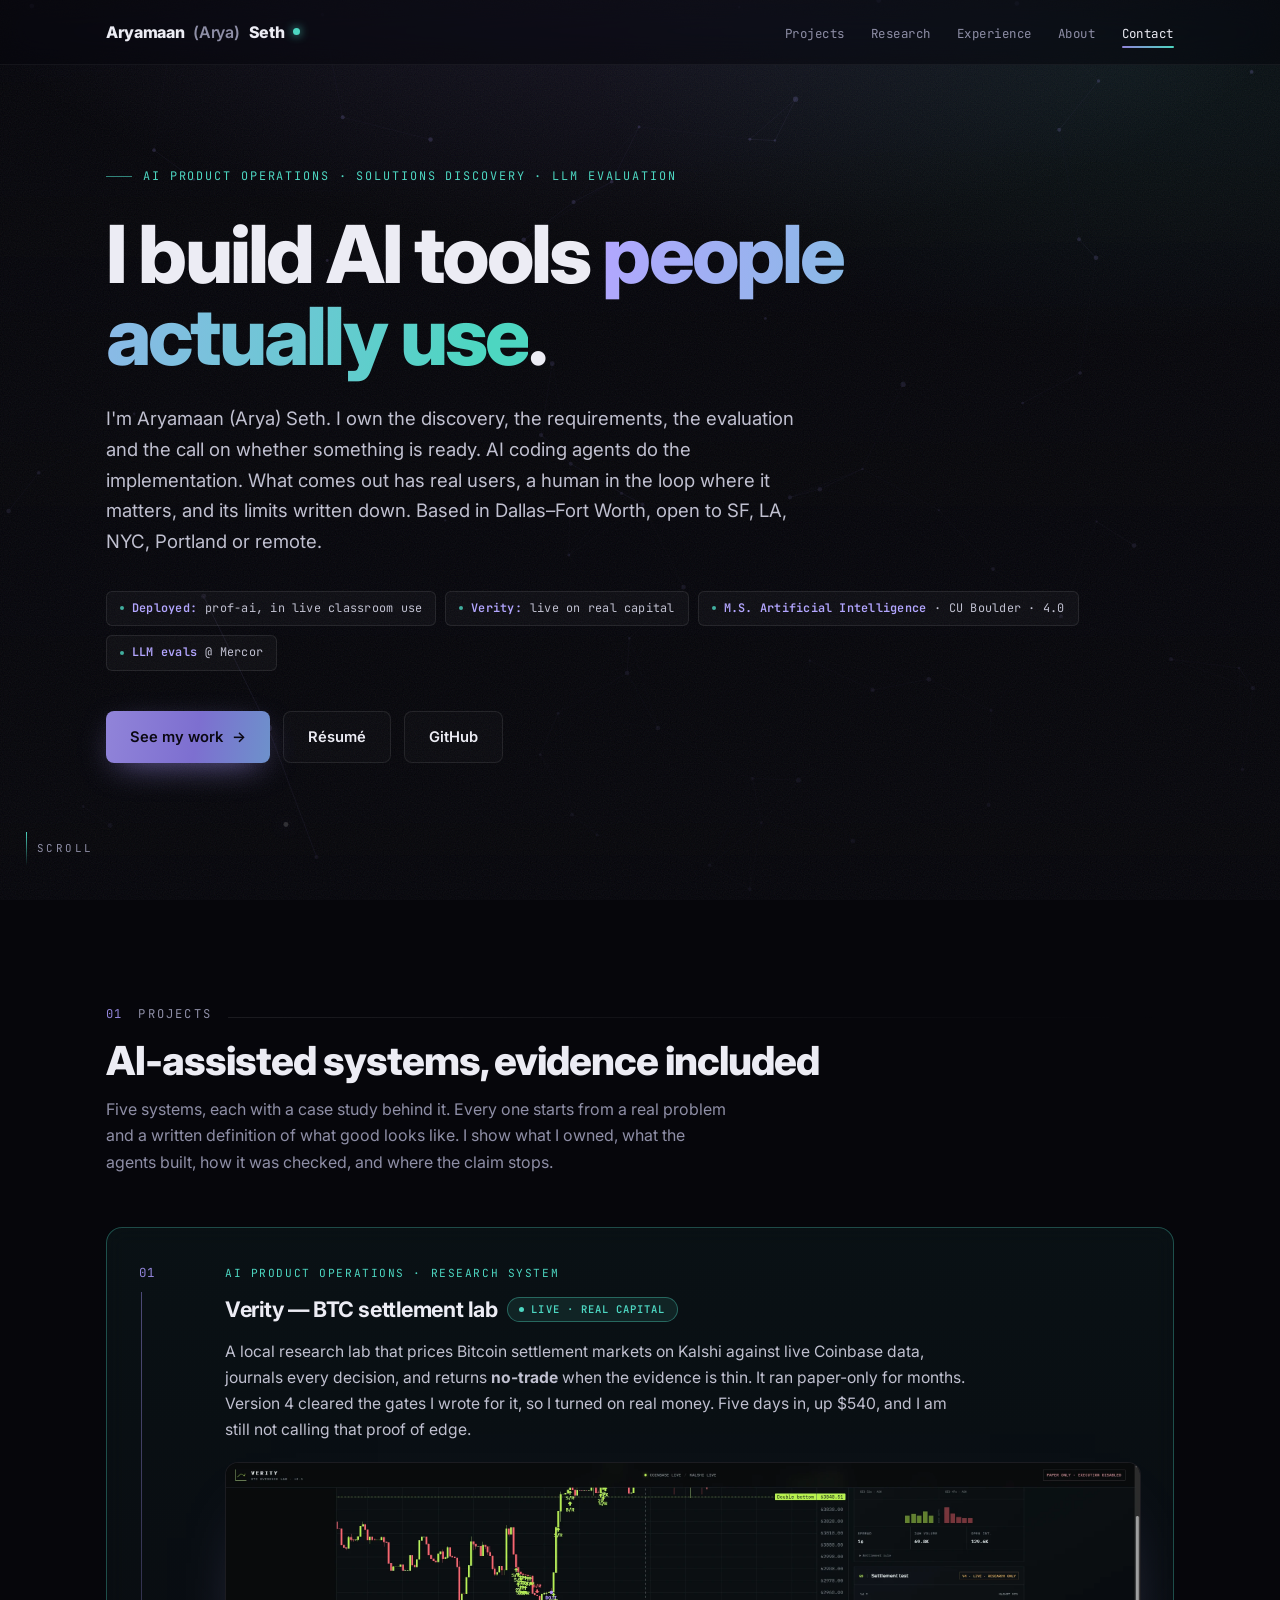
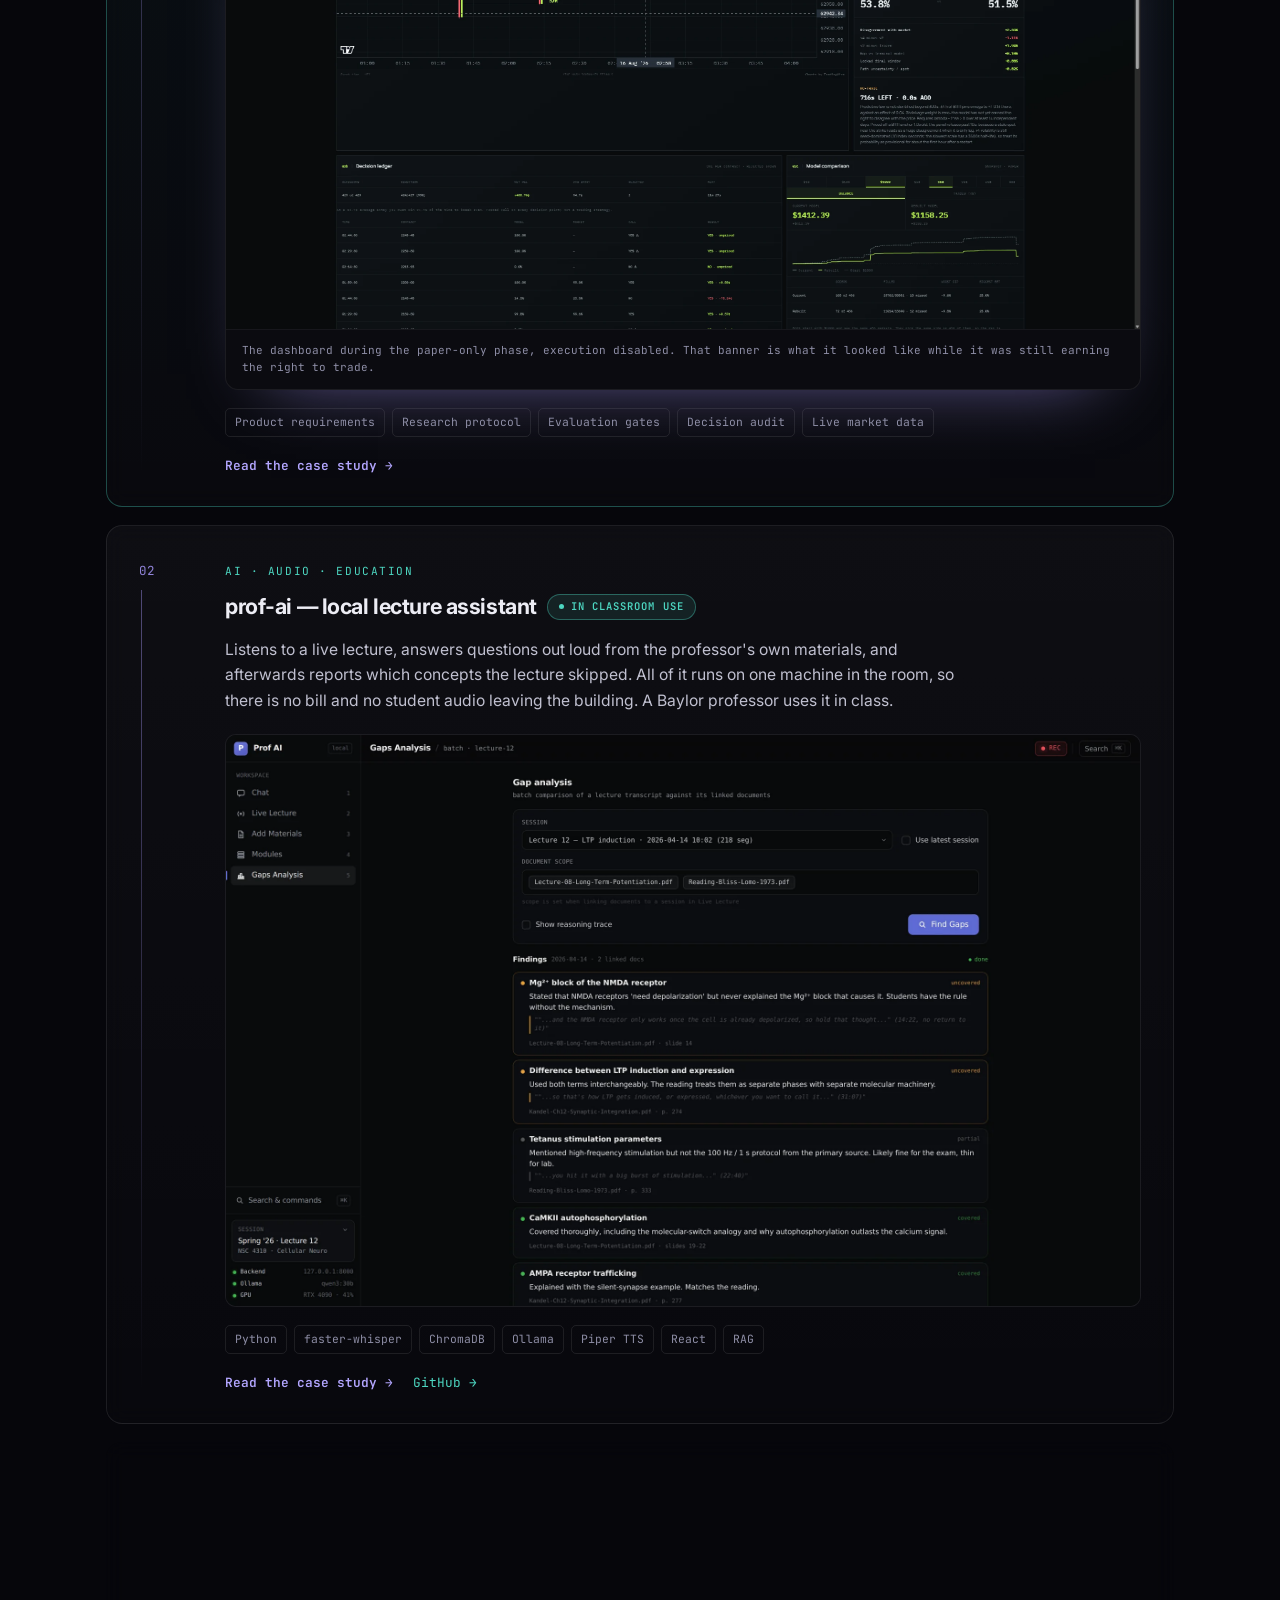
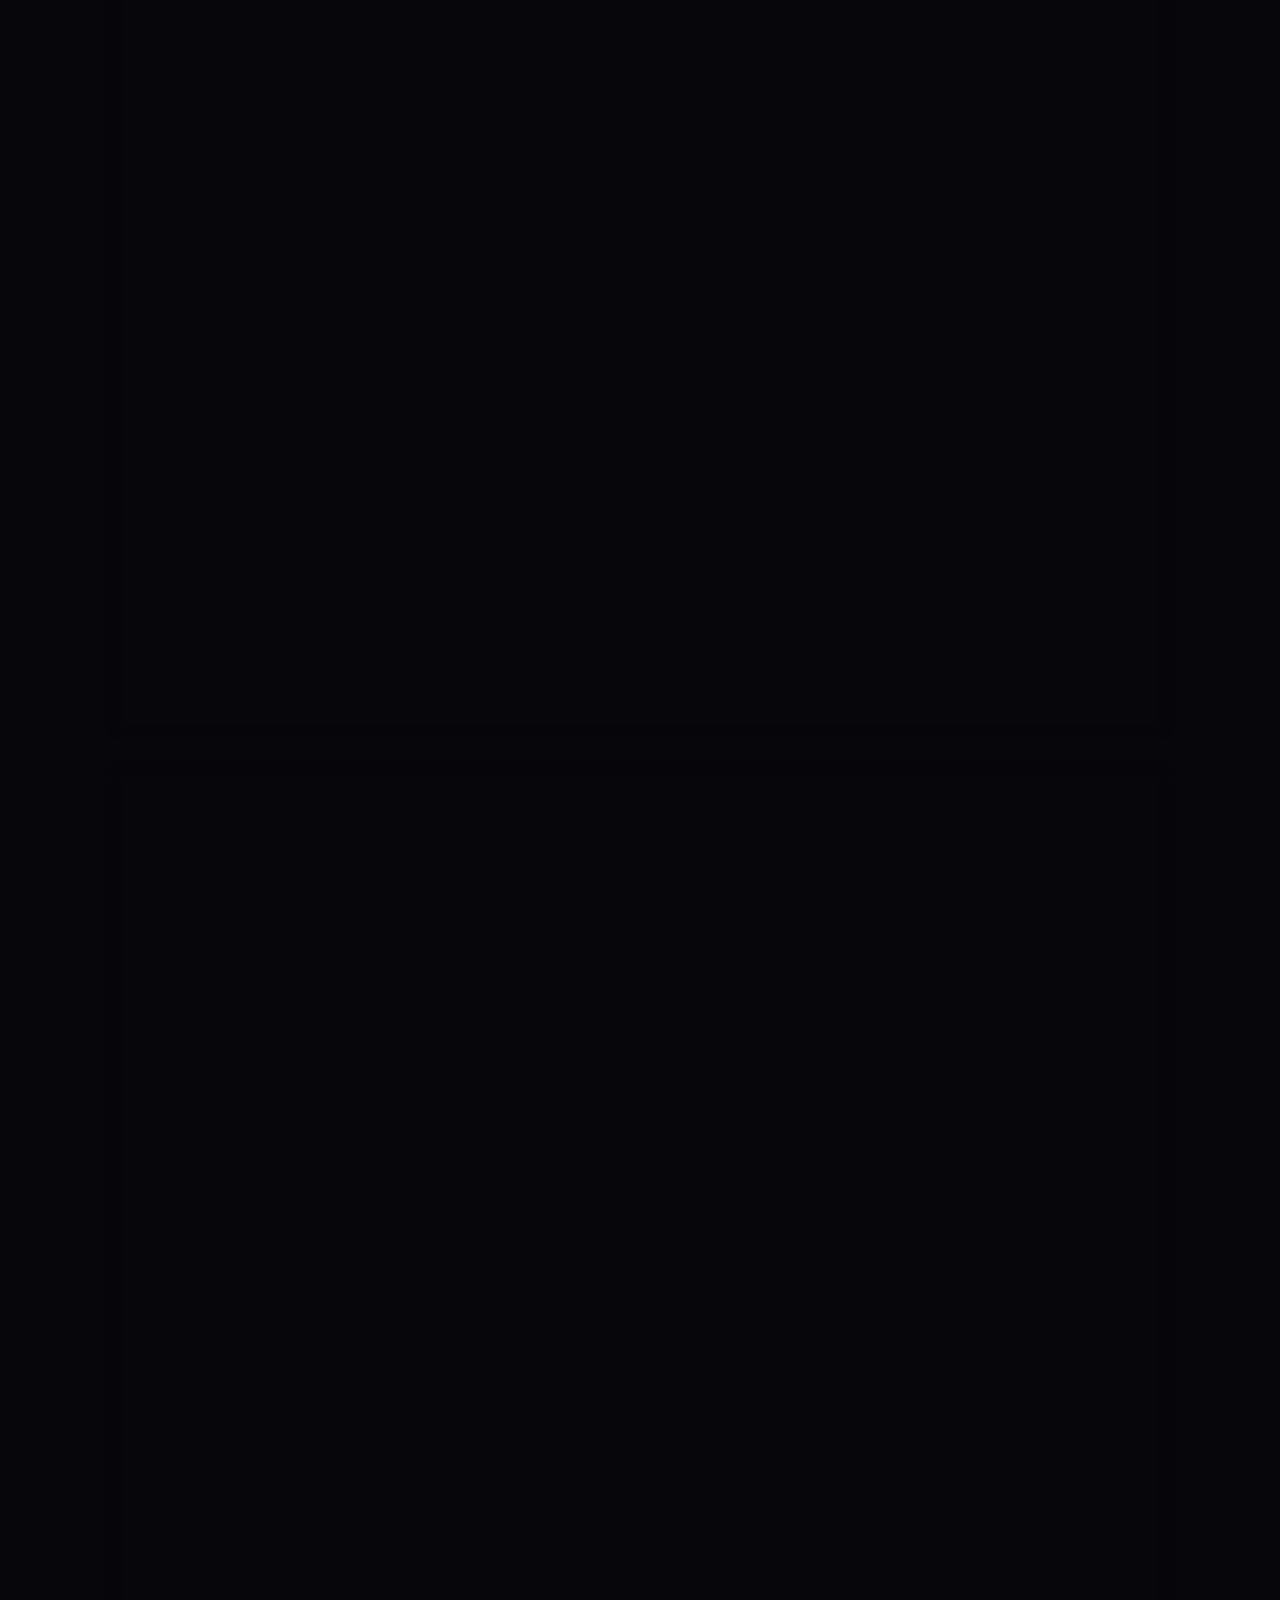
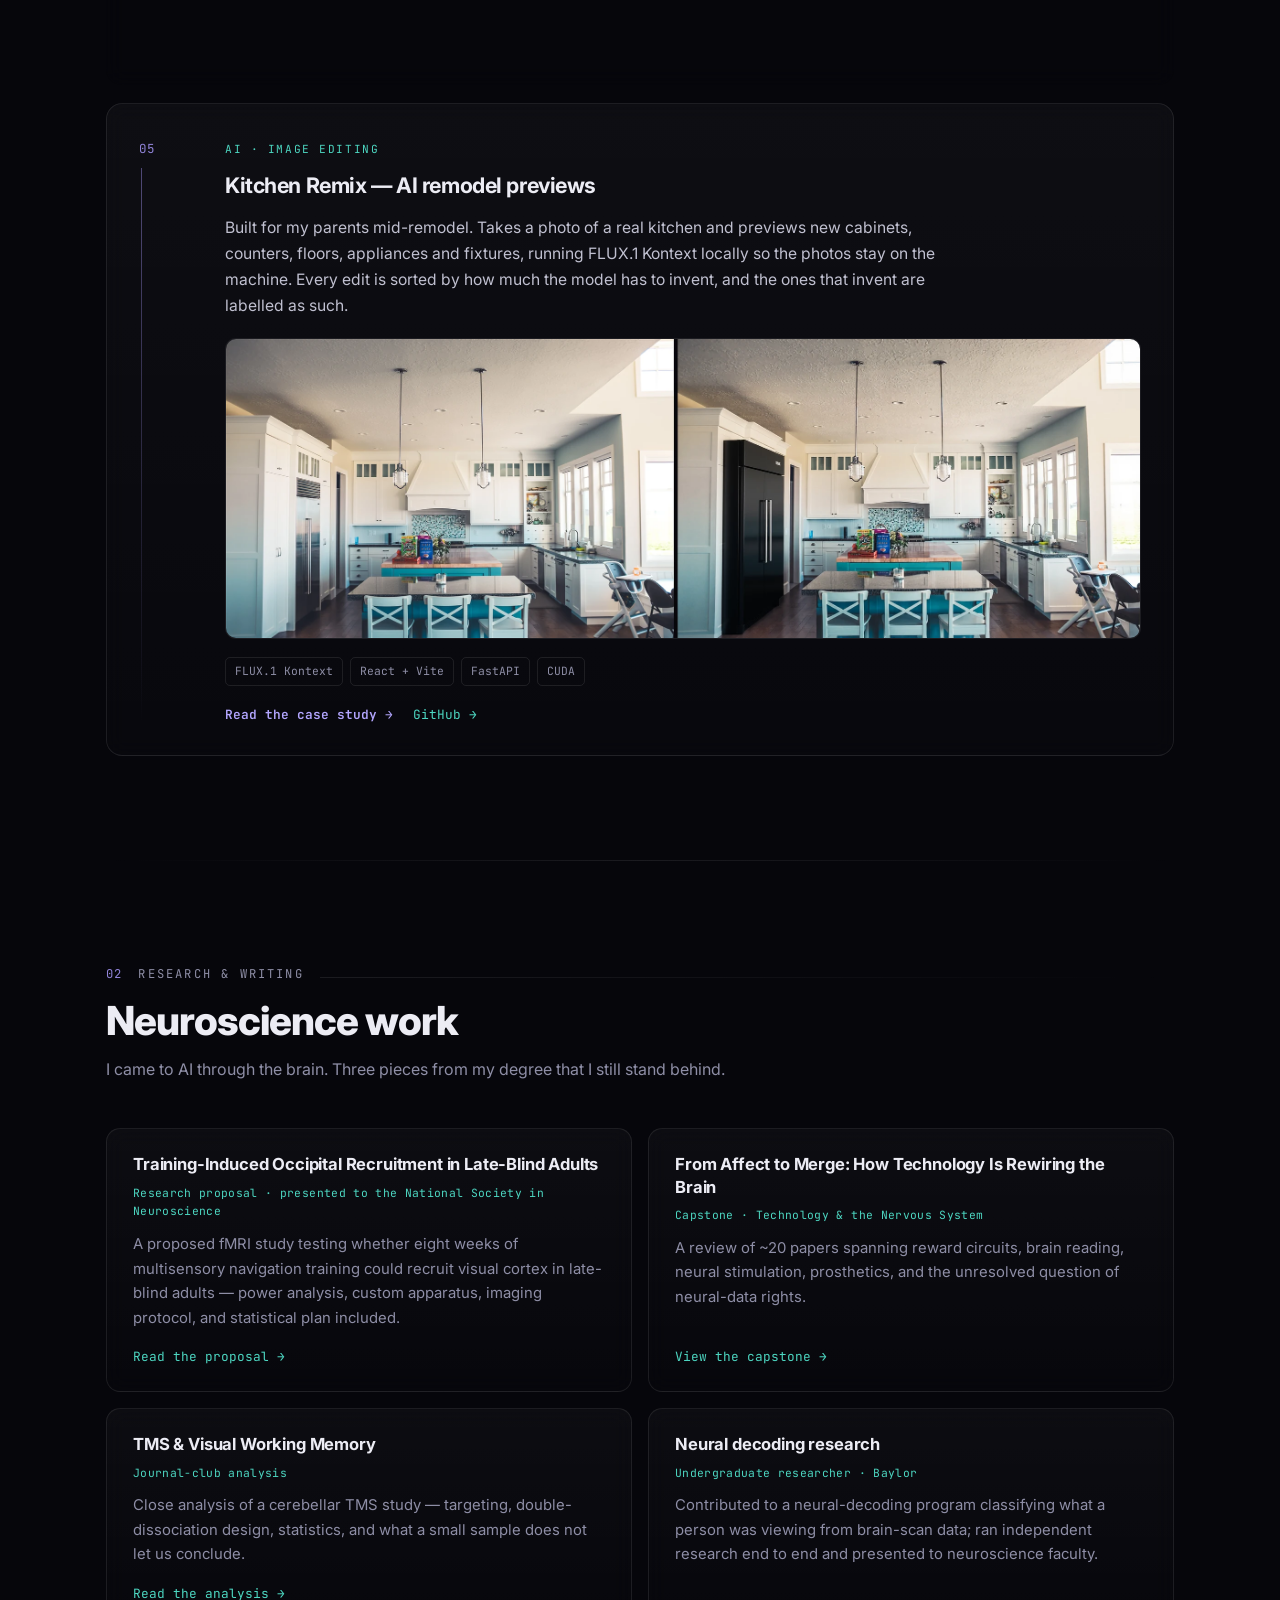
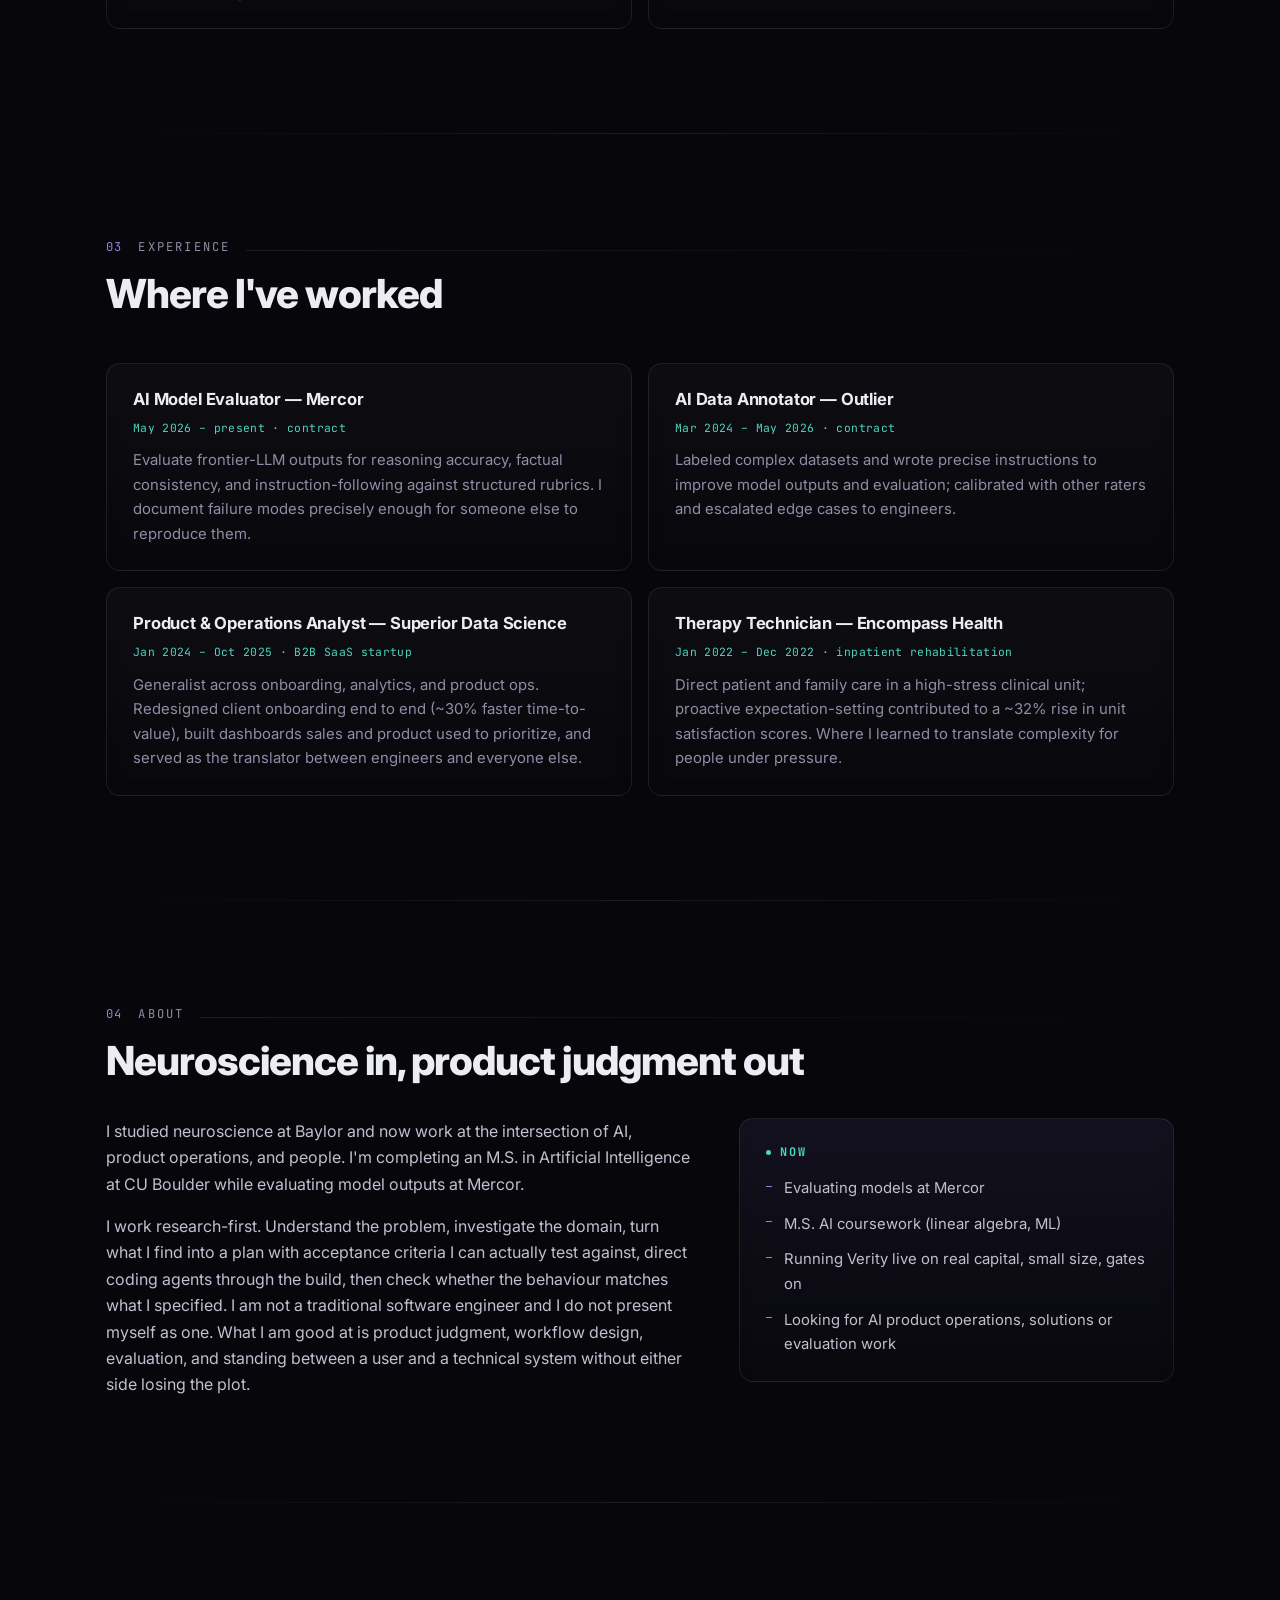
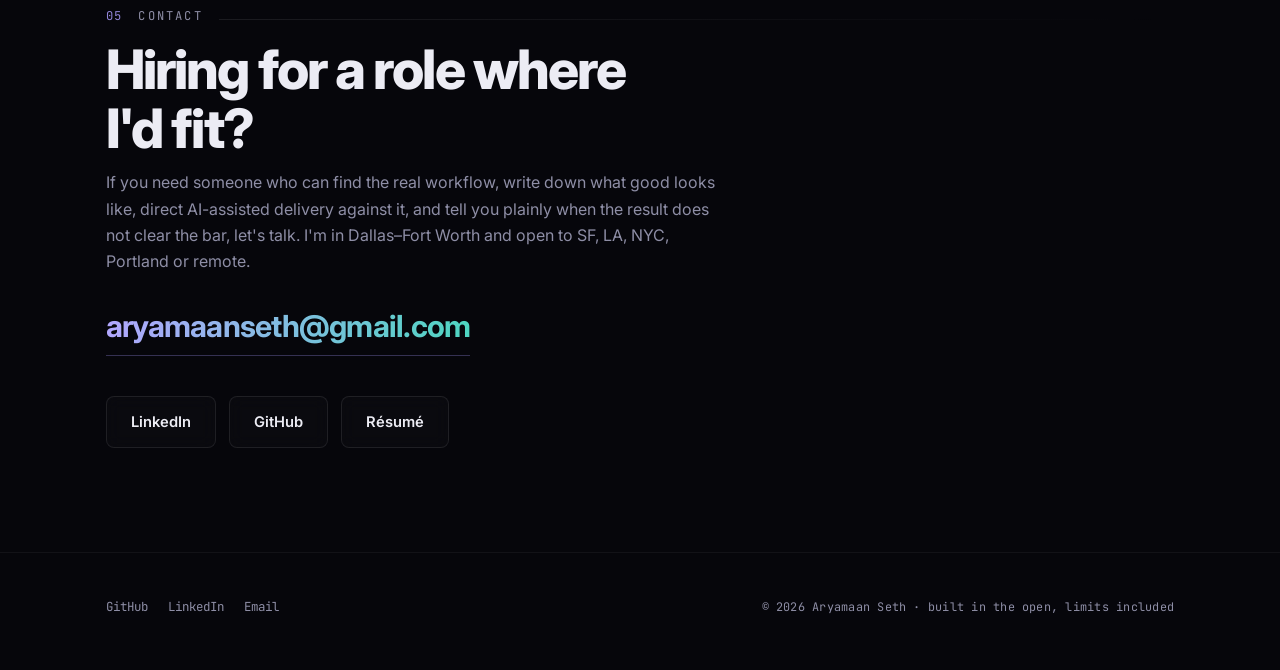
==== commit 43dc6636: "Kitchen Remix: add real before/after renders Finish swap, appliance replacement, fixture replacement" ====
--- a/index.html
+++ b/index.html
@@ -166,12 +166,12 @@
       <div>
         <span class="ptag">AI · Image editing</span>
         <h3>Kitchen Remix — AI remodel previews</h3>
-        <p>Built for my parents mid-remodel. Turns a photo of a real kitchen into previews of new cabinets, counters,
-        floors and paint, running FLUX.1 Kontext locally so the photos stay on the machine. Every edit is sorted by how
-        much the model has to invent, and the ones that invent are labelled as such.</p>
-        <figure class="pcard-fig">
-          <img src="assets/kitchen-finishes.webp" width="2000" height="669" loading="lazy"
-               alt="Kitchen Remix finish presets per surface plus the contractor spec-sheet export.">
+        <p>Built for my parents mid-remodel. Takes a photo of a real kitchen and previews new cabinets, counters, floors,
+        appliances and fixtures, running FLUX.1 Kontext locally so the photos stay on the machine. Every edit is sorted
+        by how much the model has to invent, and the ones that invent are labelled as such.</p>
+        <figure class="pcard-fig">
+          <img src="assets/kitchen-ba-appliance.webp" width="2000" height="653" loading="lazy"
+               alt="Before and after: a stainless refrigerator replaced with a matte black professional-style one, the rest of the kitchen unchanged.">
         </figure>
         <div class="stack"><span>FLUX.1 Kontext</span><span>React + Vite</span><span>FastAPI</span><span>CUDA</span></div>
         <div class="plinks">
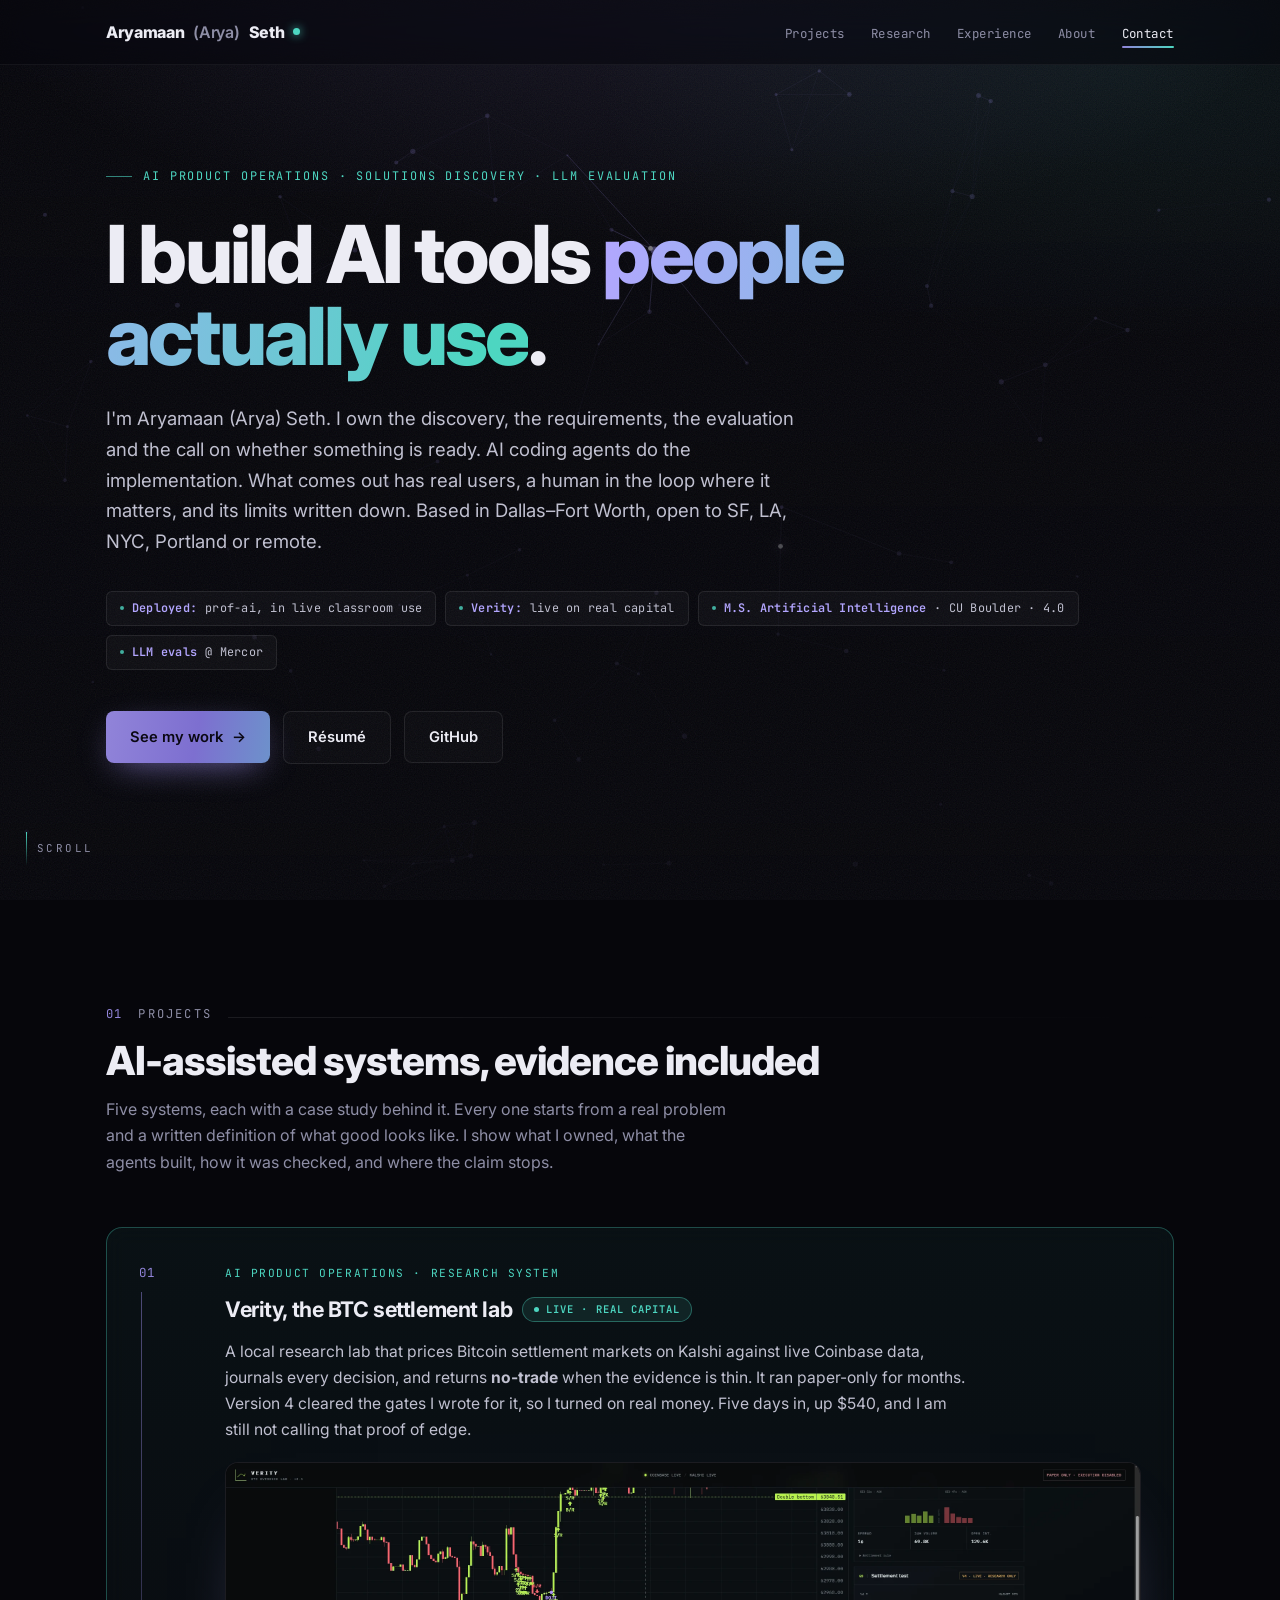
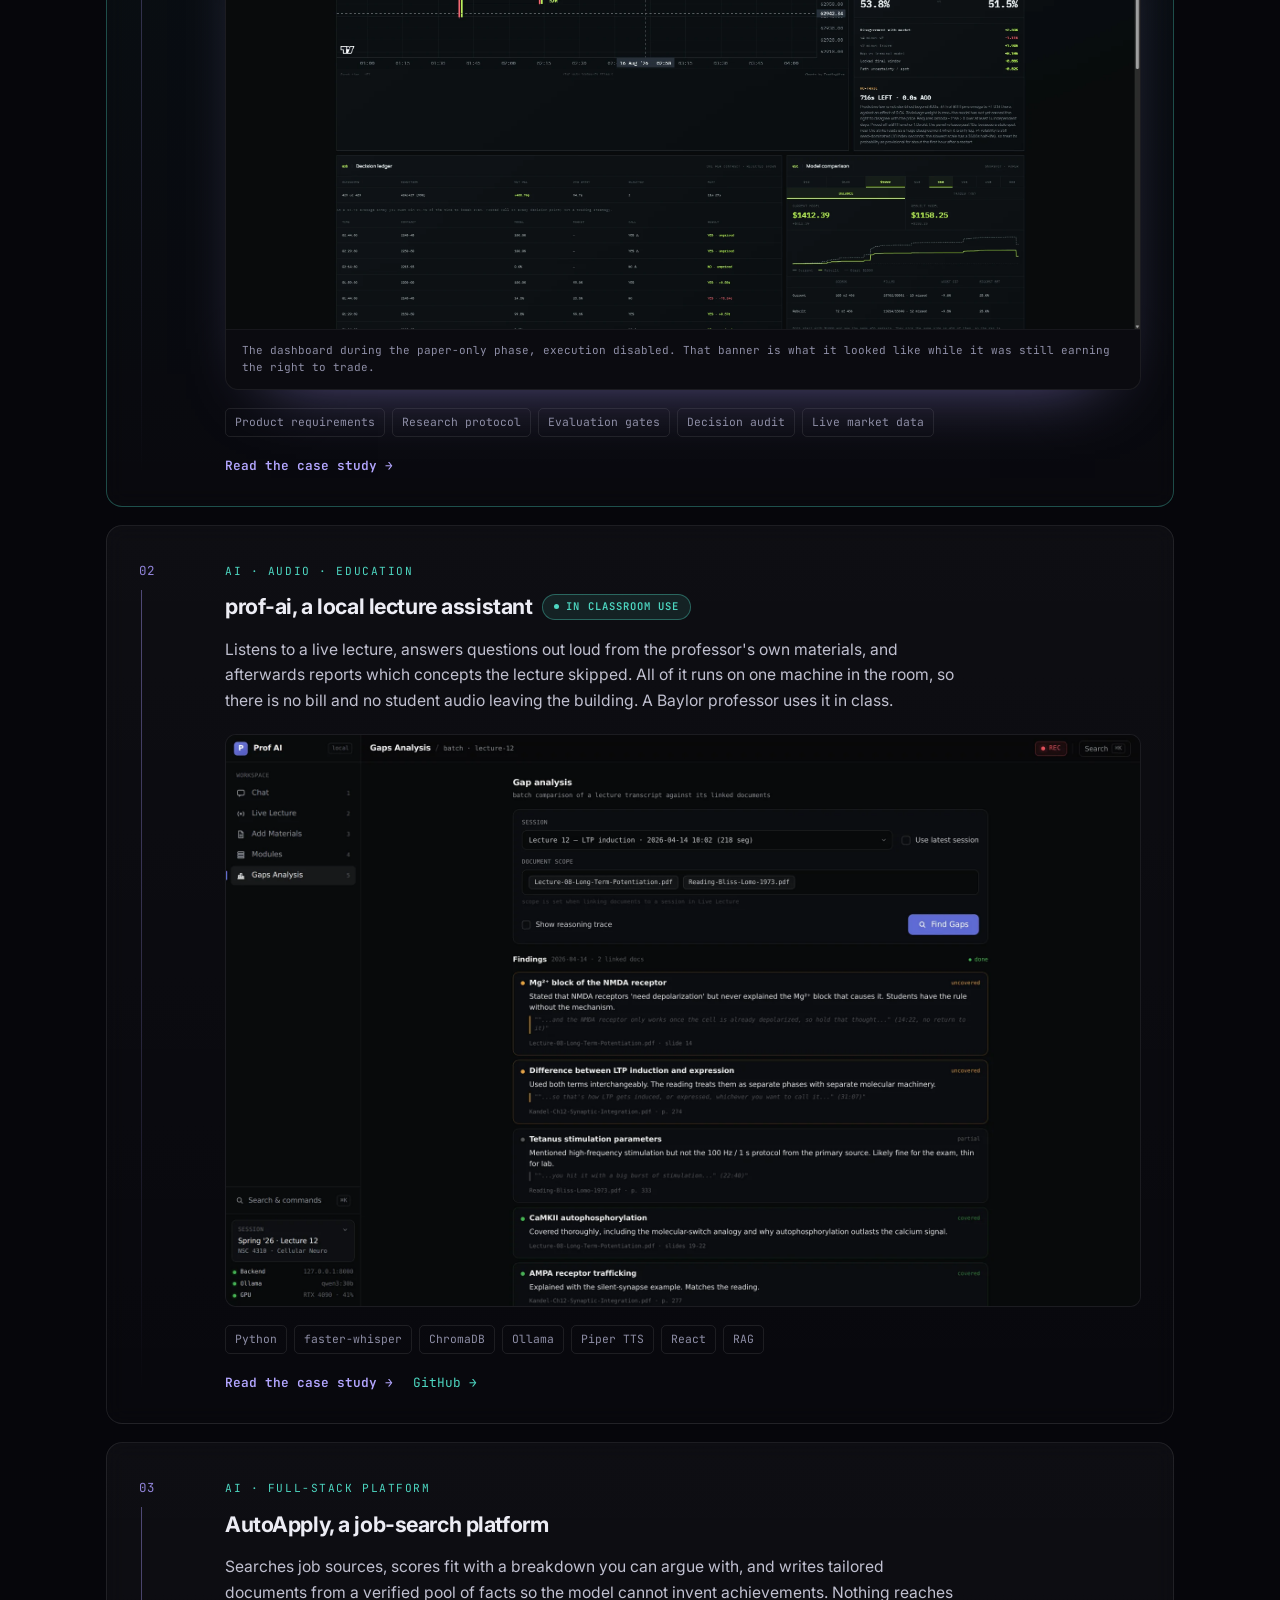
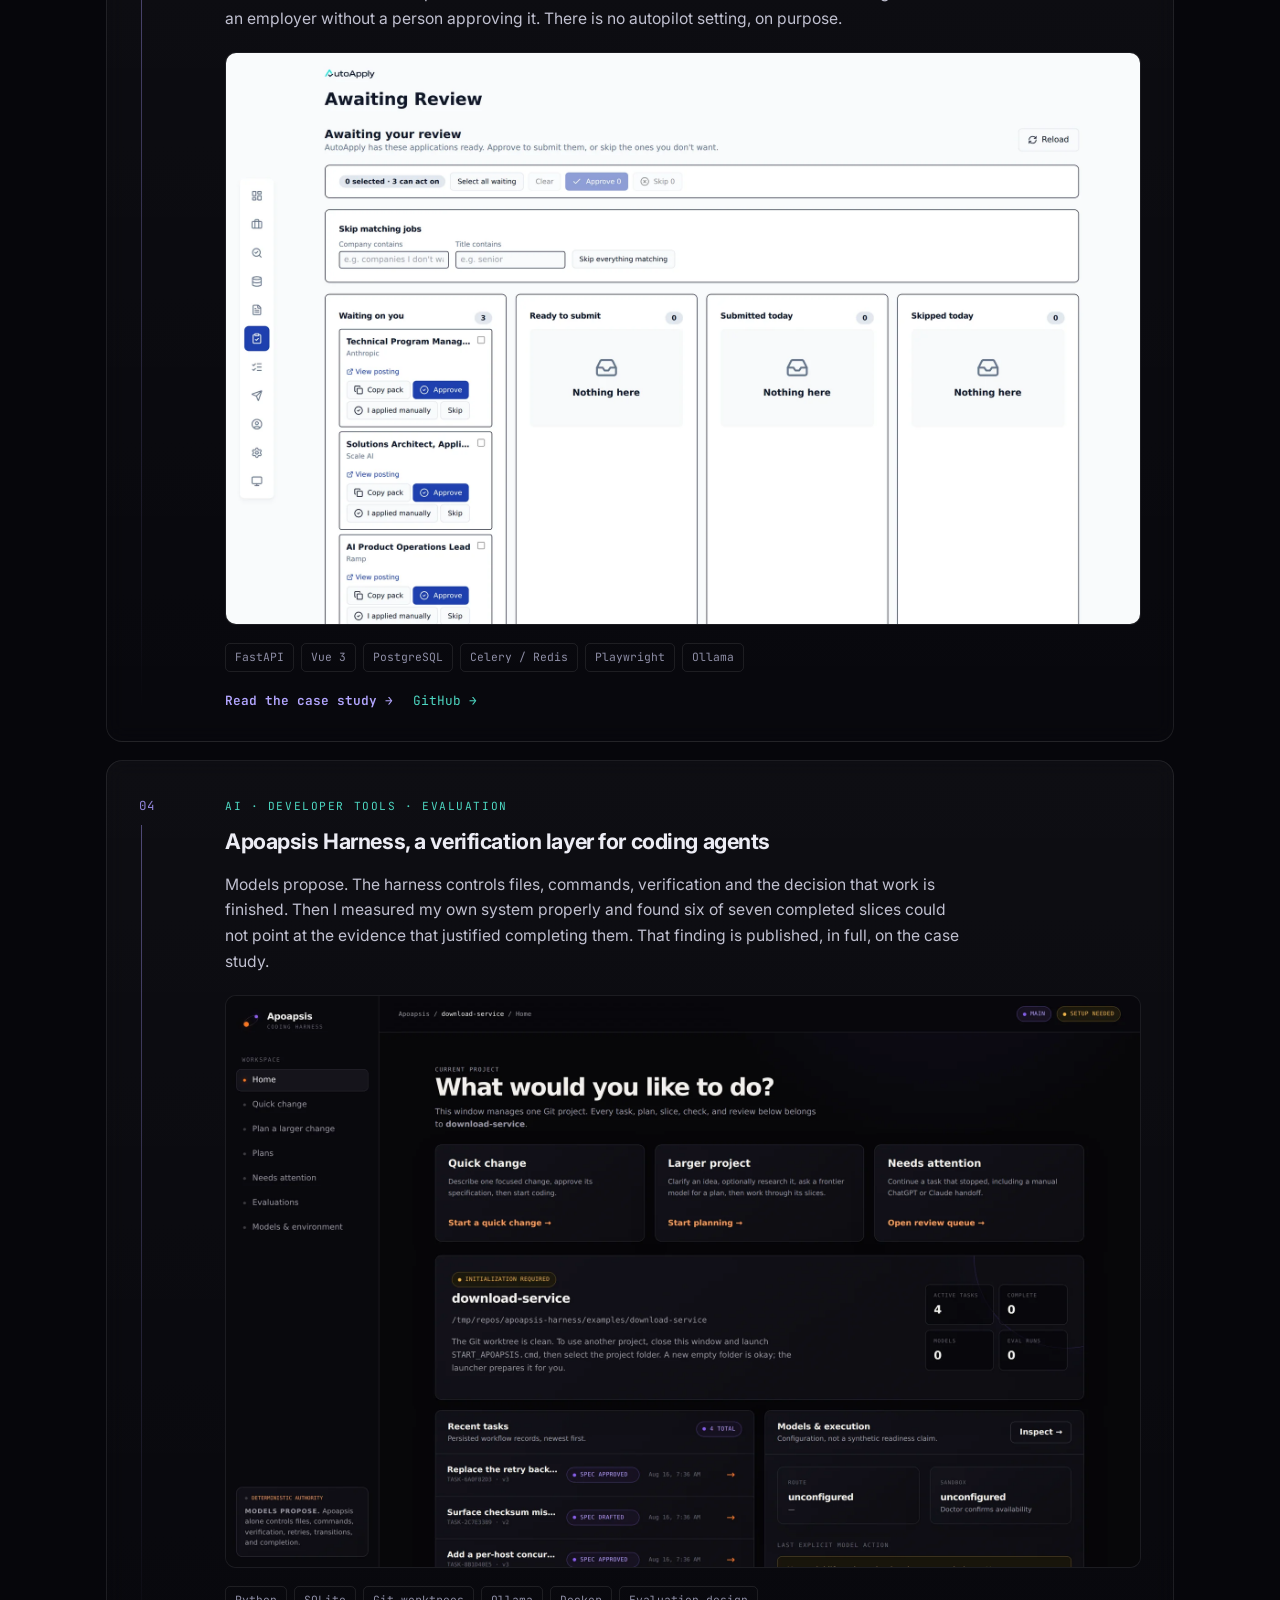
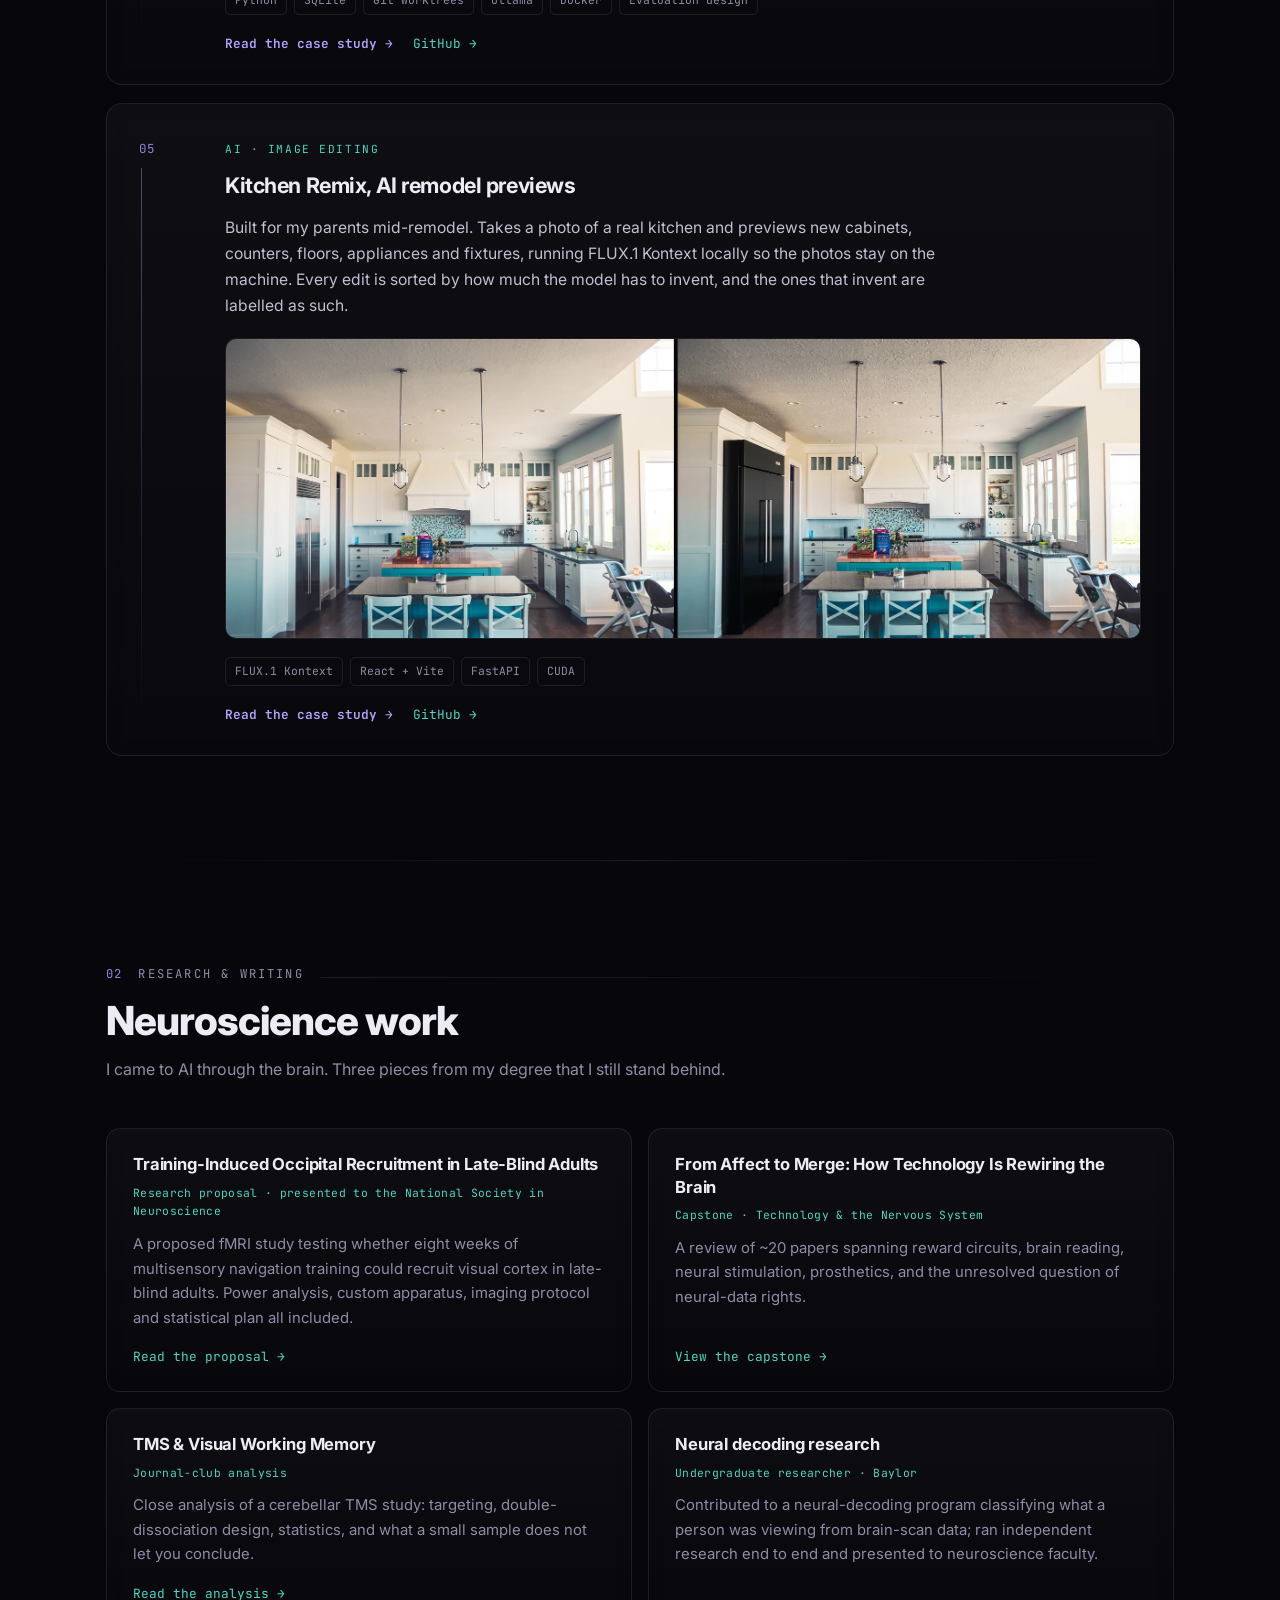
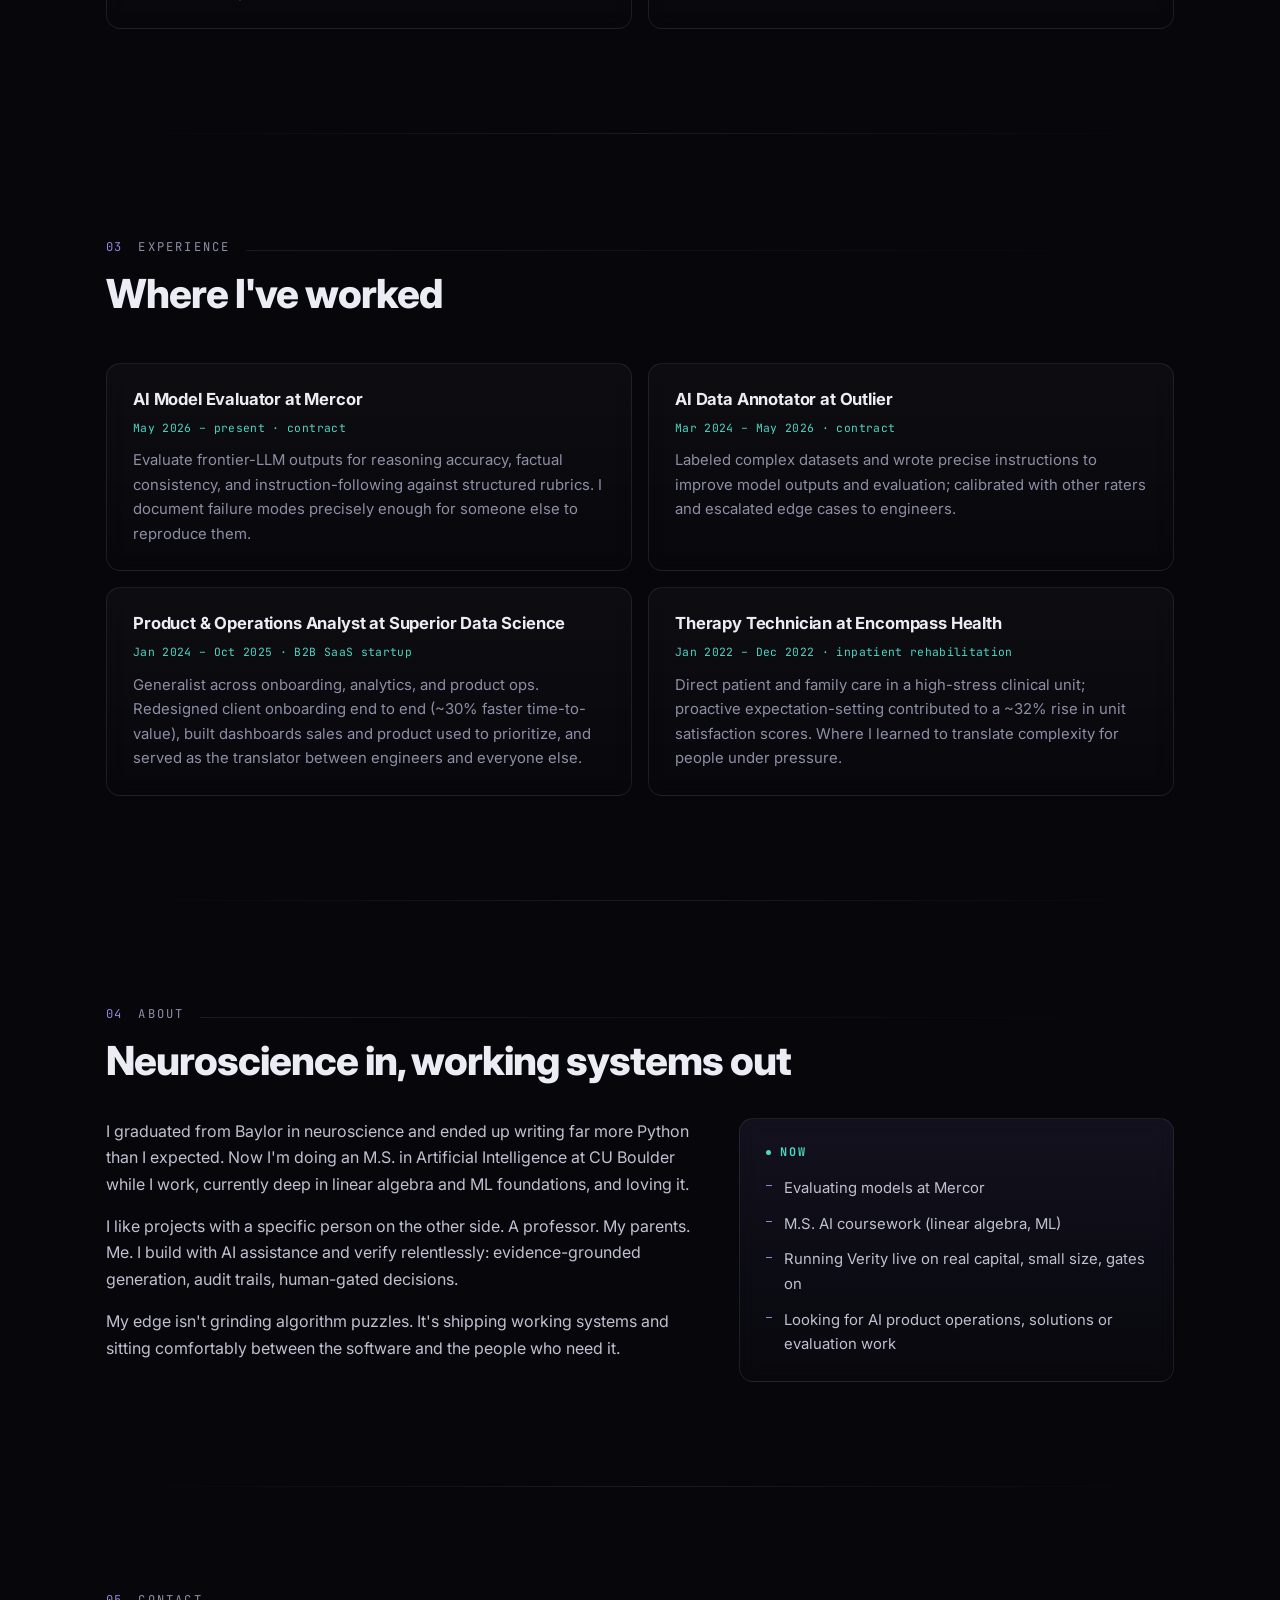
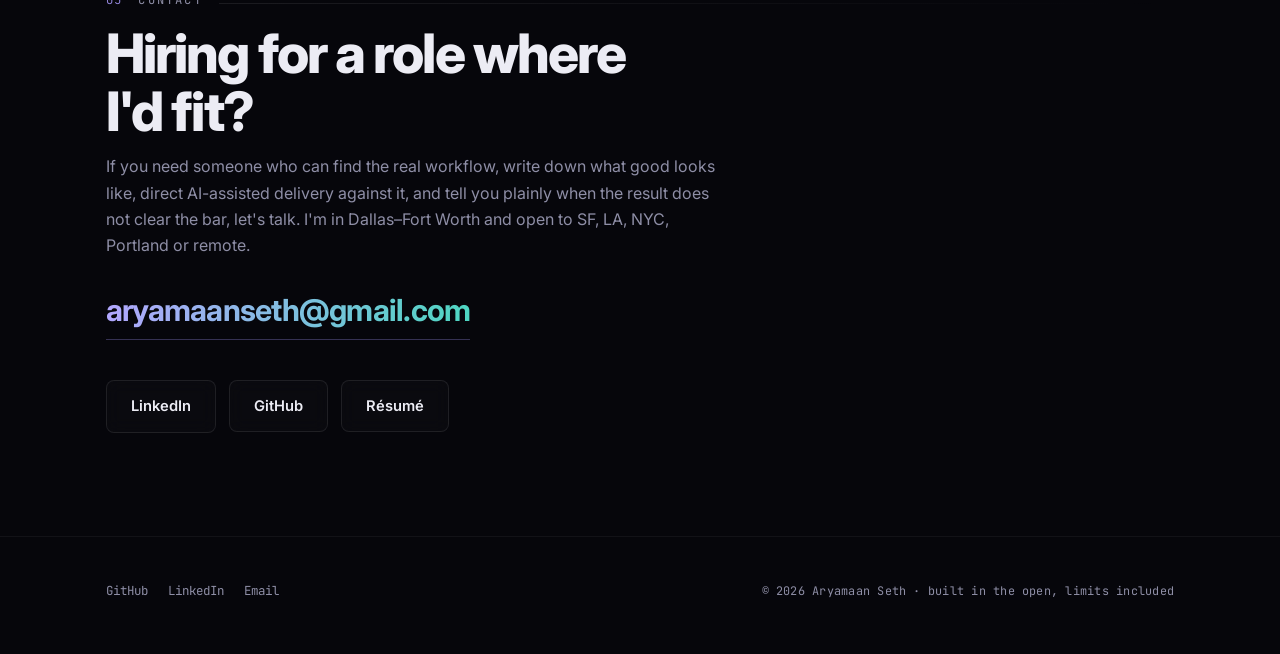
==== commit bdf935a3: "Kill every em dash, rewrite About in Arya's own words" ====
--- a/index.html
+++ b/index.html
@@ -3,19 +3,19 @@
 <head>
 <meta charset="UTF-8">
 <meta name="viewport" content="width=device-width, initial-scale=1.0">
-<title>Aryamaan (Arya) Seth — AI Product Operations &amp; Solutions</title>
+<title>Aryamaan (Arya) Seth · AI Product Operations &amp; Solutions</title>
 <meta name="description" content="Aryamaan (Arya) Seth turns ambiguous workflows into evaluated, usable AI systems through product discovery, requirements, AI-assisted delivery, and LLM quality work.">
 <meta name="author" content="Aryamaan Seth">
-<meta property="og:title" content="Aryamaan (Arya) Seth — AI Product Operations &amp; Solutions">
-<meta property="og:description" content="Product discovery, AI-assisted delivery, and LLM evaluation — with real users and documented limits.">
+<meta property="og:title" content="Aryamaan (Arya) Seth · AI Product Operations &amp; Solutions">
+<meta property="og:description" content="Product discovery, AI-assisted delivery and LLM evaluation, with real users and documented limits.">
 <meta property="og:type" content="website">
 <meta property="og:url" content="https://adrianseth1.github.io/">
 <meta property="og:image" content="https://adrianseth1.github.io/og-image-v2.png">
 <meta property="og:image:width" content="1200">
 <meta property="og:image:height" content="630">
 <meta name="twitter:card" content="summary_large_image">
-<meta name="twitter:title" content="Aryamaan (Arya) Seth — AI Product Operations &amp; Solutions">
-<meta name="twitter:description" content="Product discovery, AI-assisted delivery, and LLM evaluation — with real users and documented limits.">
+<meta name="twitter:title" content="Aryamaan (Arya) Seth · AI Product Operations &amp; Solutions">
+<meta name="twitter:description" content="Product discovery, AI-assisted delivery and LLM evaluation, with real users and documented limits.">
 <meta name="twitter:image" content="https://adrianseth1.github.io/og-image-v2.png">
 <link rel="icon" type="image/svg+xml" href="favicon.svg">
 <link rel="icon" type="image/png" sizes="32x32" href="favicon-32.png">
@@ -84,7 +84,7 @@
       <div class="idx">01</div>
       <div>
         <span class="ptag">AI product operations · Research system</span>
-        <h3>Verity — BTC settlement lab <span class="live">live · real capital</span></h3>
+        <h3>Verity, the BTC settlement lab <span class="live">live · real capital</span></h3>
         <p>A local research lab that prices Bitcoin settlement markets on Kalshi against live Coinbase data, journals
         every decision, and returns <strong>no-trade</strong> when the evidence is thin. It ran paper-only for months.
         Version 4 cleared the gates I wrote for it, so I turned on real money. Five days in, up $540, and I am still
@@ -105,7 +105,7 @@
       <div class="idx">02</div>
       <div>
         <span class="ptag">AI · Audio · Education</span>
-        <h3>prof-ai — local lecture assistant <span class="live">in classroom use</span></h3>
+        <h3>prof-ai, a local lecture assistant <span class="live">in classroom use</span></h3>
         <p>Listens to a live lecture, answers questions out loud from the professor's own materials, and afterwards
         reports which concepts the lecture skipped. All of it runs on one machine in the room, so there is no bill and
         no student audio leaving the building. A Baylor professor uses it in class.</p>
@@ -125,7 +125,7 @@
       <div class="idx">03</div>
       <div>
         <span class="ptag">AI · Full-stack platform</span>
-        <h3>AutoApply — job-search platform</h3>
+        <h3>AutoApply, a job-search platform</h3>
         <p>Searches job sources, scores fit with a breakdown you can argue with, and writes tailored documents from a
         verified pool of facts so the model cannot invent achievements. Nothing reaches an employer without a person
         approving it. There is no autopilot setting, on purpose.</p>
@@ -145,7 +145,7 @@
       <div class="idx">04</div>
       <div>
         <span class="ptag">AI · Developer tools · Evaluation</span>
-        <h3>Apoapsis Harness — verification layer for coding agents</h3>
+        <h3>Apoapsis Harness, a verification layer for coding agents</h3>
         <p>Models propose. The harness controls files, commands, verification and the decision that work is finished.
         Then I measured my own system properly and found six of seven completed slices could not point at the evidence
         that justified completing them. That finding is published, in full, on the case study.</p>
@@ -165,7 +165,7 @@
       <div class="idx">05</div>
       <div>
         <span class="ptag">AI · Image editing</span>
-        <h3>Kitchen Remix — AI remodel previews</h3>
+        <h3>Kitchen Remix, AI remodel previews</h3>
         <p>Built for my parents mid-remodel. Takes a photo of a real kitchen and previews new cabinets, counters, floors,
         appliances and fixtures, running FLUX.1 Kontext locally so the photos stay on the machine. Every edit is sorted
         by how much the model has to invent, and the ones that invent are labelled as such.</p>
@@ -192,7 +192,7 @@
     <div class="item rv">
       <h3>Training-Induced Occipital Recruitment in Late-Blind Adults</h3>
       <span class="when">Research proposal · presented to the National Society in Neuroscience</span>
-      <p>A proposed fMRI study testing whether eight weeks of multisensory navigation training could recruit visual cortex in late-blind adults — power analysis, custom apparatus, imaging protocol, and statistical plan included.</p>
+      <p>A proposed fMRI study testing whether eight weeks of multisensory navigation training could recruit visual cortex in late-blind adults. Power analysis, custom apparatus, imaging protocol and statistical plan all included.</p>
       <a class="repo" href="docs/late-blind-plasticity-proposal.pdf">Read the proposal <span class="arw">→</span></a>
     </div>
     <div class="item rv">
@@ -204,7 +204,7 @@
     <div class="item rv">
       <h3>TMS &amp; Visual Working Memory</h3>
       <span class="when">Journal-club analysis</span>
-      <p>Close analysis of a cerebellar TMS study — targeting, double-dissociation design, statistics, and what a small sample does not let us conclude.</p>
+      <p>Close analysis of a cerebellar TMS study: targeting, double-dissociation design, statistics, and what a small sample does not let you conclude.</p>
       <a class="repo" href="docs/tms-visual-working-memory.pdf">Read the analysis <span class="arw">→</span></a>
     </div>
     <div class="item rv">
@@ -220,22 +220,22 @@
   <h2 class="rv">Where I've worked</h2>
   <div class="grid2">
     <div class="item rv">
-      <h3>AI Model Evaluator — Mercor</h3>
+      <h3>AI Model Evaluator at Mercor</h3>
       <span class="when">May 2026 – present · contract</span>
       <p>Evaluate frontier-LLM outputs for reasoning accuracy, factual consistency, and instruction-following against structured rubrics. I document failure modes precisely enough for someone else to reproduce them.</p>
     </div>
     <div class="item rv">
-      <h3>AI Data Annotator — Outlier</h3>
+      <h3>AI Data Annotator at Outlier</h3>
       <span class="when">Mar 2024 – May 2026 · contract</span>
       <p>Labeled complex datasets and wrote precise instructions to improve model outputs and evaluation; calibrated with other raters and escalated edge cases to engineers.</p>
     </div>
     <div class="item rv">
-      <h3>Product &amp; Operations Analyst — Superior Data Science</h3>
+      <h3>Product &amp; Operations Analyst at Superior Data Science</h3>
       <span class="when">Jan 2024 – Oct 2025 · B2B SaaS startup</span>
       <p>Generalist across onboarding, analytics, and product ops. Redesigned client onboarding end to end (~30% faster time-to-value), built dashboards sales and product used to prioritize, and served as the translator between engineers and everyone else.</p>
     </div>
     <div class="item rv">
-      <h3>Therapy Technician — Encompass Health</h3>
+      <h3>Therapy Technician at Encompass Health</h3>
       <span class="when">Jan 2022 – Dec 2022 · inpatient rehabilitation</span>
       <p>Direct patient and family care in a high-stress clinical unit; proactive expectation-setting contributed to a ~32% rise in unit satisfaction scores. Where I learned to translate complexity for people under pressure.</p>
     </div>
@@ -244,11 +244,13 @@
 
 <section id="about"><div class="wrap">
   <div class="shead rv"><span class="snum">04</span><span class="slabel">About</span><span class="srule"></span></div>
-  <h2 class="rv">Neuroscience in, product judgment out</h2>
+  <h2 class="rv">Neuroscience in, working systems out</h2>
   <div class="about-grid">
     <div class="rv">
-      <p>I studied neuroscience at Baylor and now work at the intersection of AI, product operations, and people. I'm completing an M.S. in Artificial Intelligence at CU Boulder while evaluating model outputs at Mercor.</p>
-      <p>I work research-first. Understand the problem, investigate the domain, turn what I find into a plan with acceptance criteria I can actually test against, direct coding agents through the build, then check whether the behaviour matches what I specified. I am not a traditional software engineer and I do not present myself as one. What I am good at is product judgment, workflow design, evaluation, and standing between a user and a technical system without either side losing the plot.</p>
+      <p>I graduated from Baylor in neuroscience and ended up writing far more Python than I expected. Now I'm doing an M.S. in Artificial Intelligence at CU Boulder while I work, currently deep in linear algebra and ML foundations, and loving it.</p>
+      <p>I like projects with a specific person on the other side. A professor. My parents. Me. I build with AI assistance and verify relentlessly: evidence-grounded generation, audit trails, human-gated decisions.</p>
+      <p>My edge isn't grinding algorithm puzzles. It's shipping working systems and sitting comfortably between the software and the people who need it.</p>
+      
     </div>
     <aside class="now rv">
       <h3>Now</h3>
